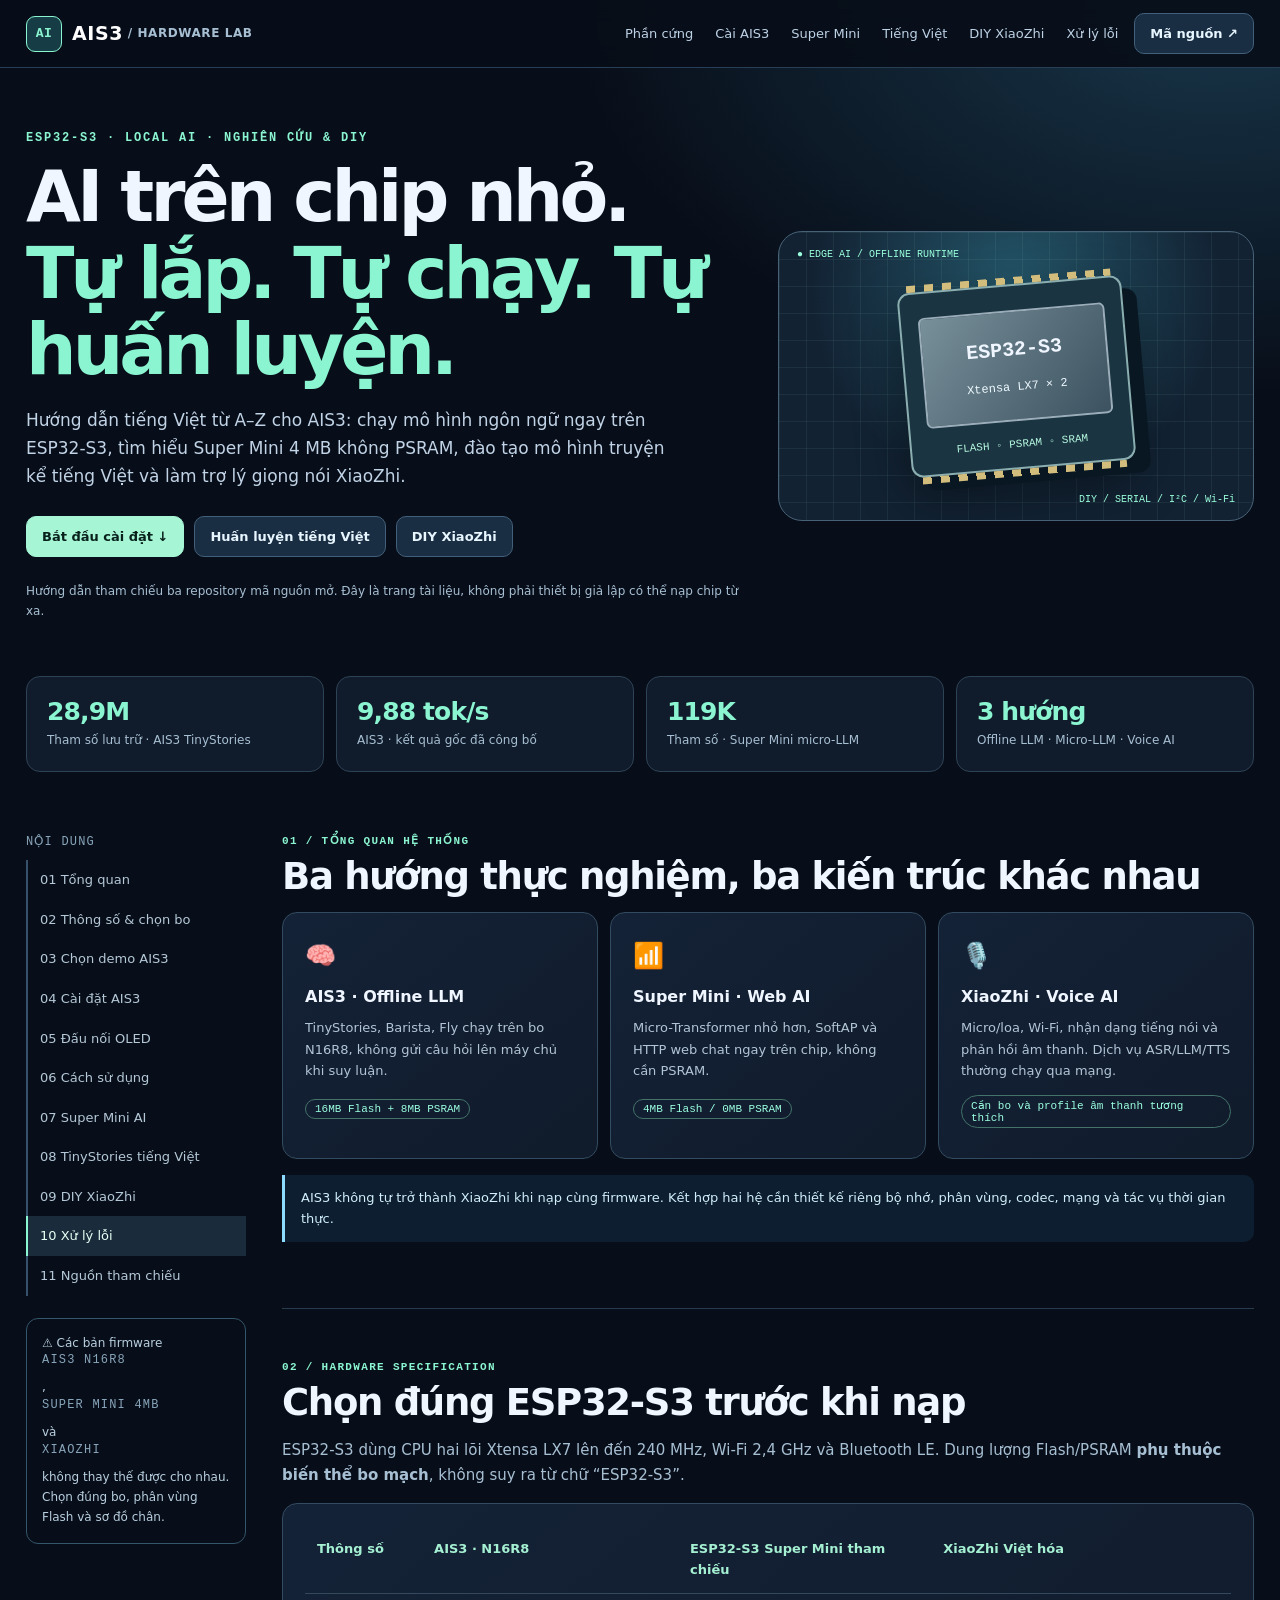
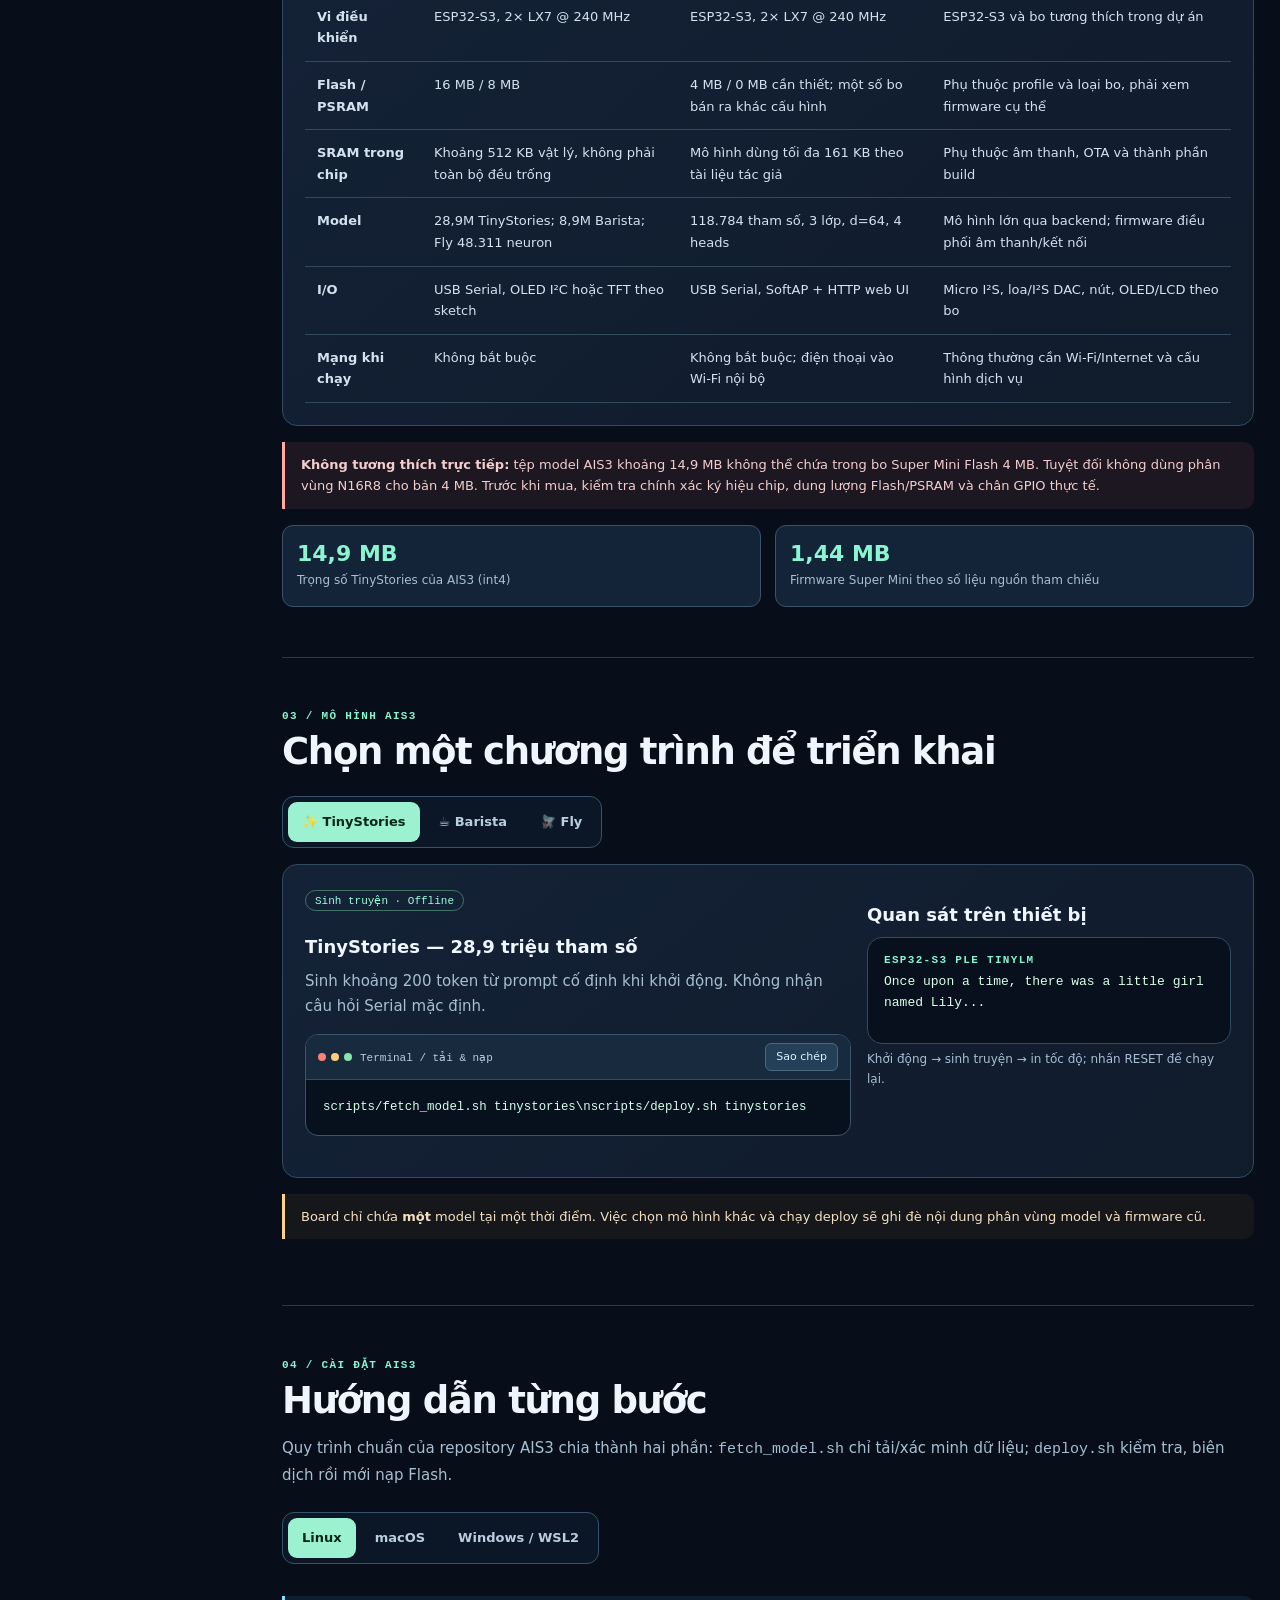
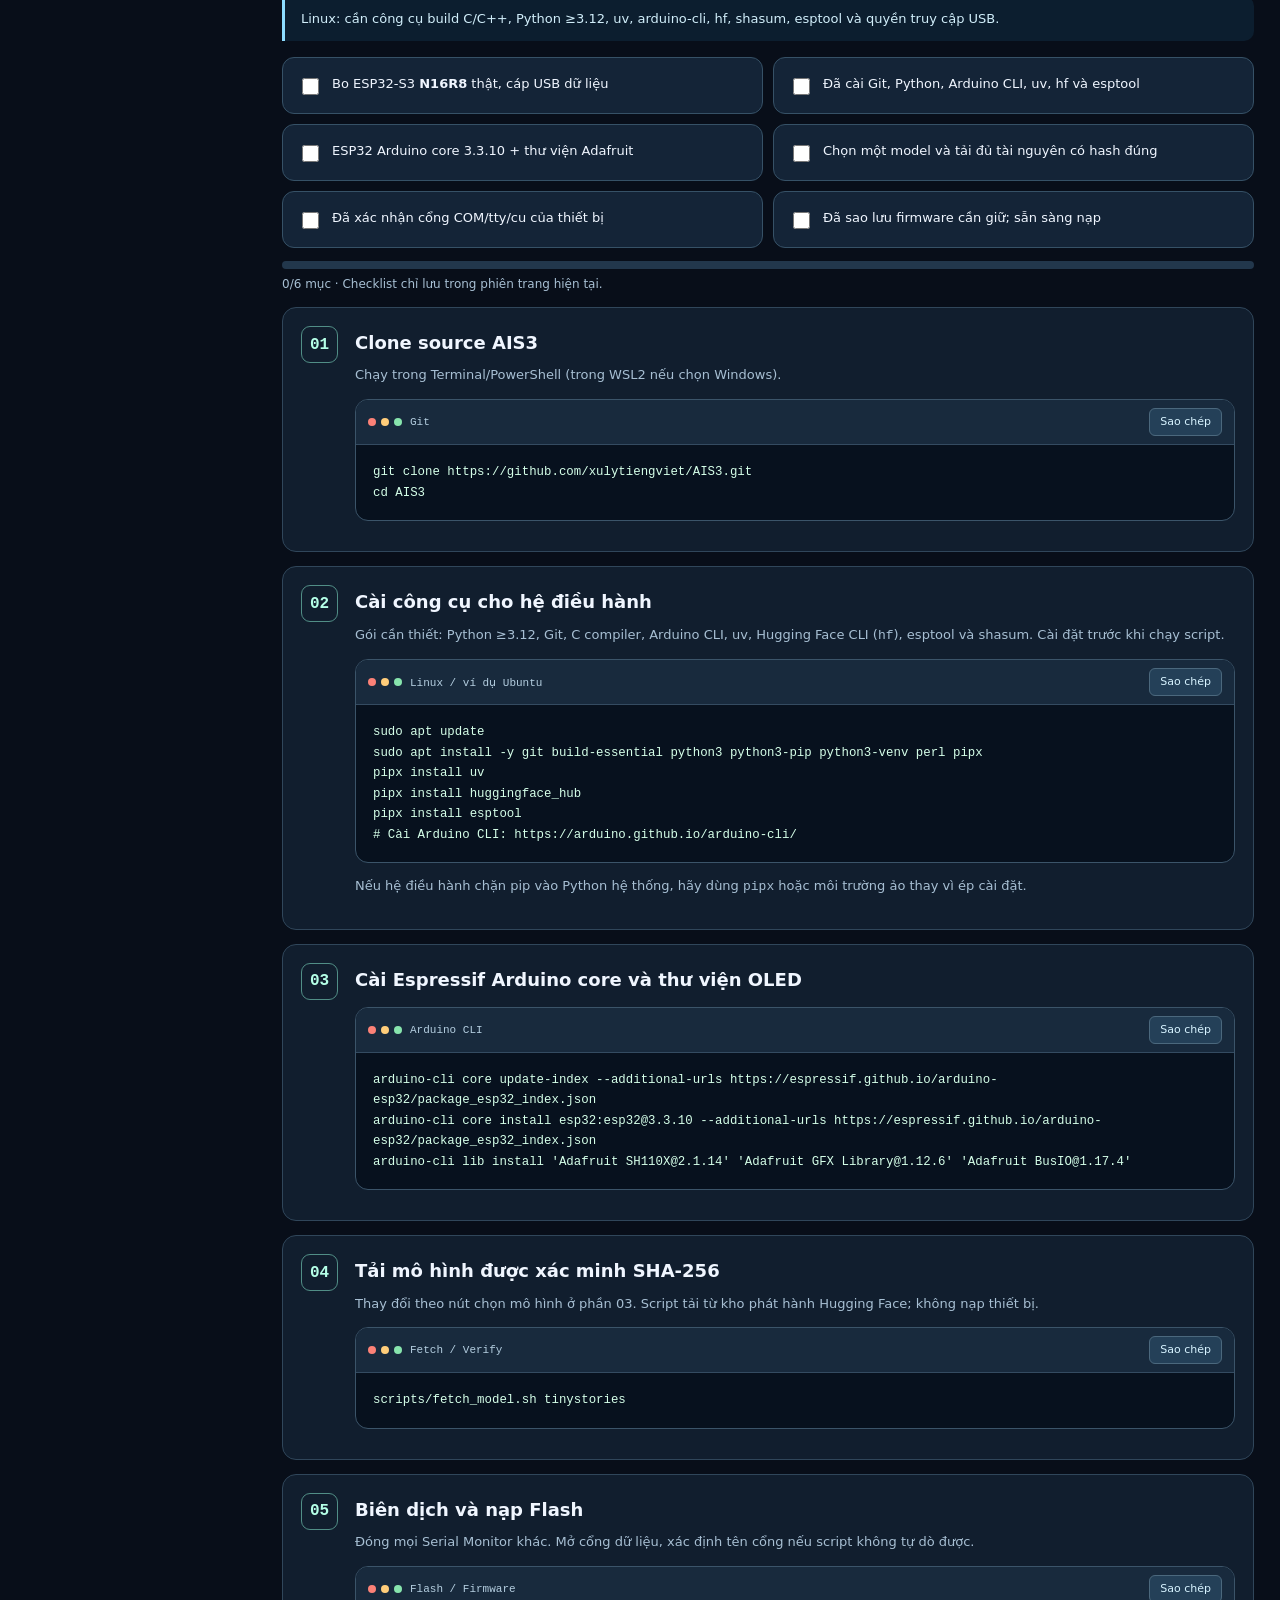
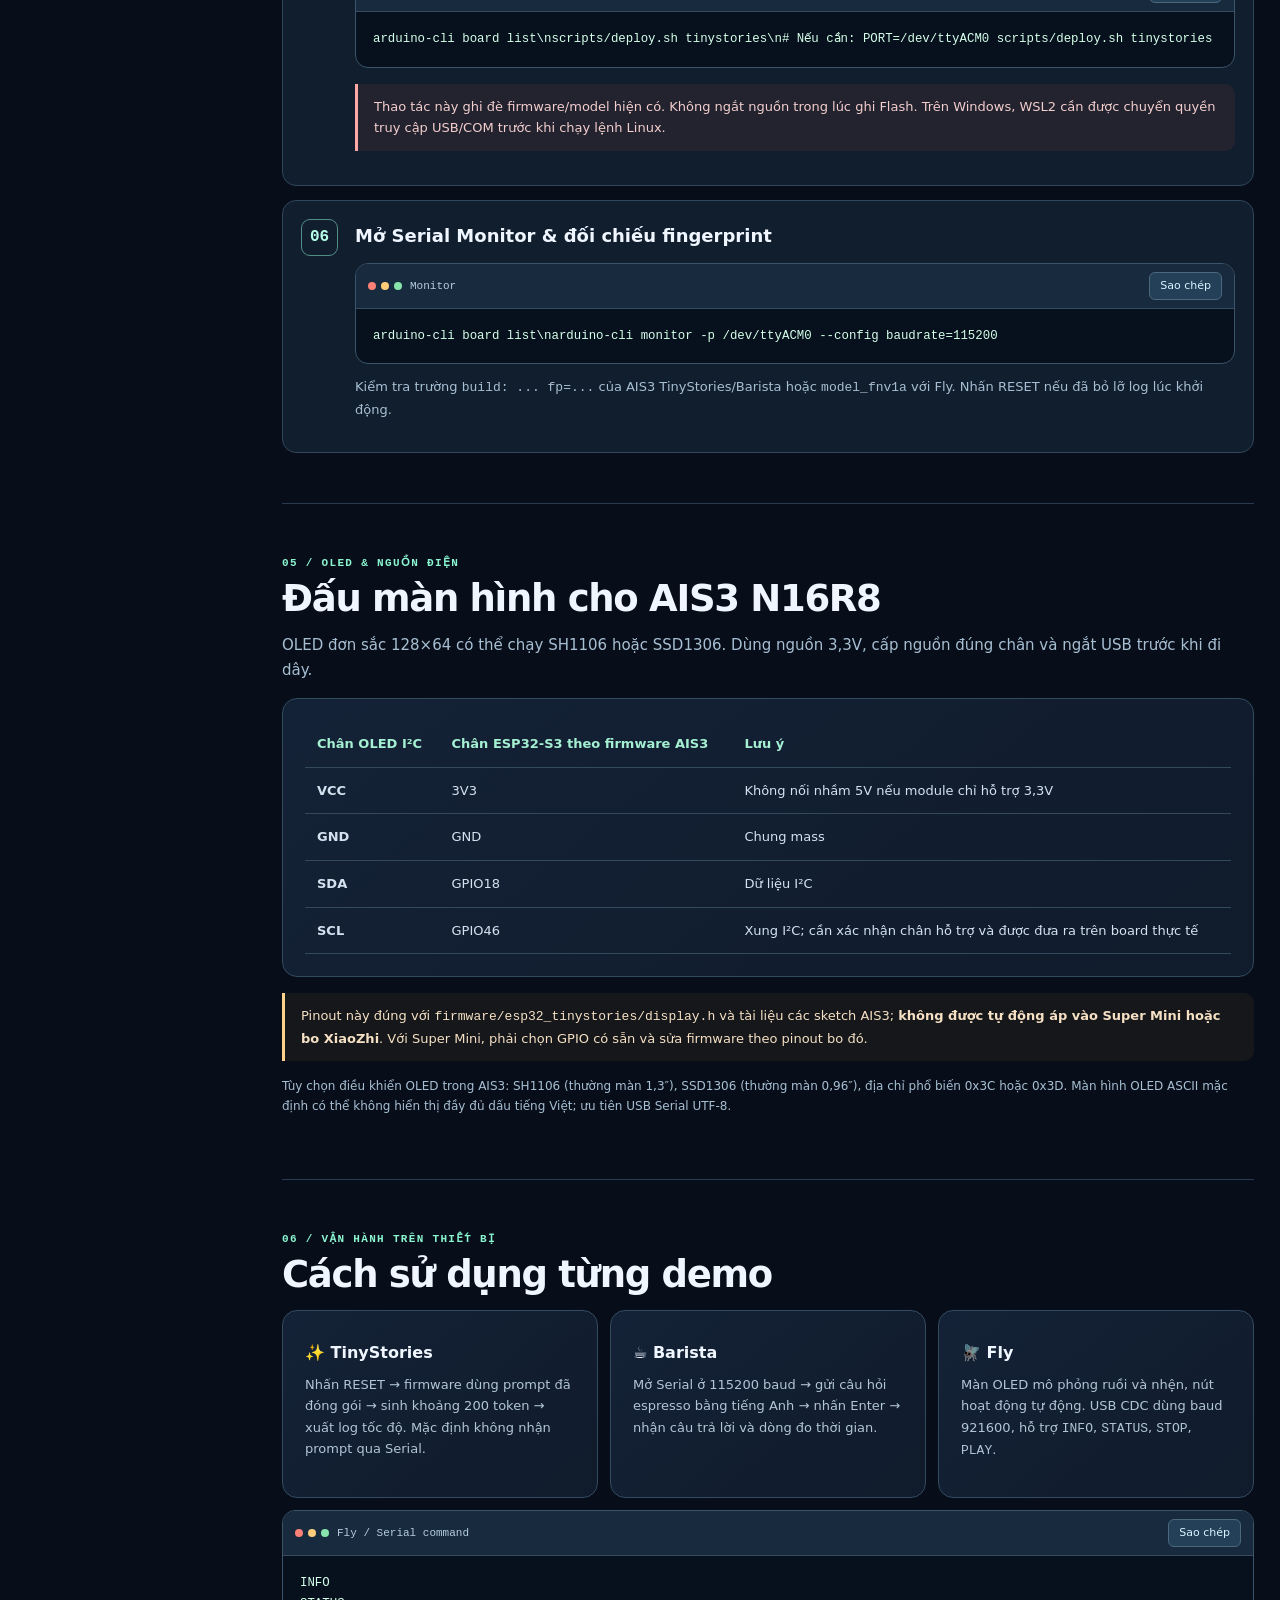
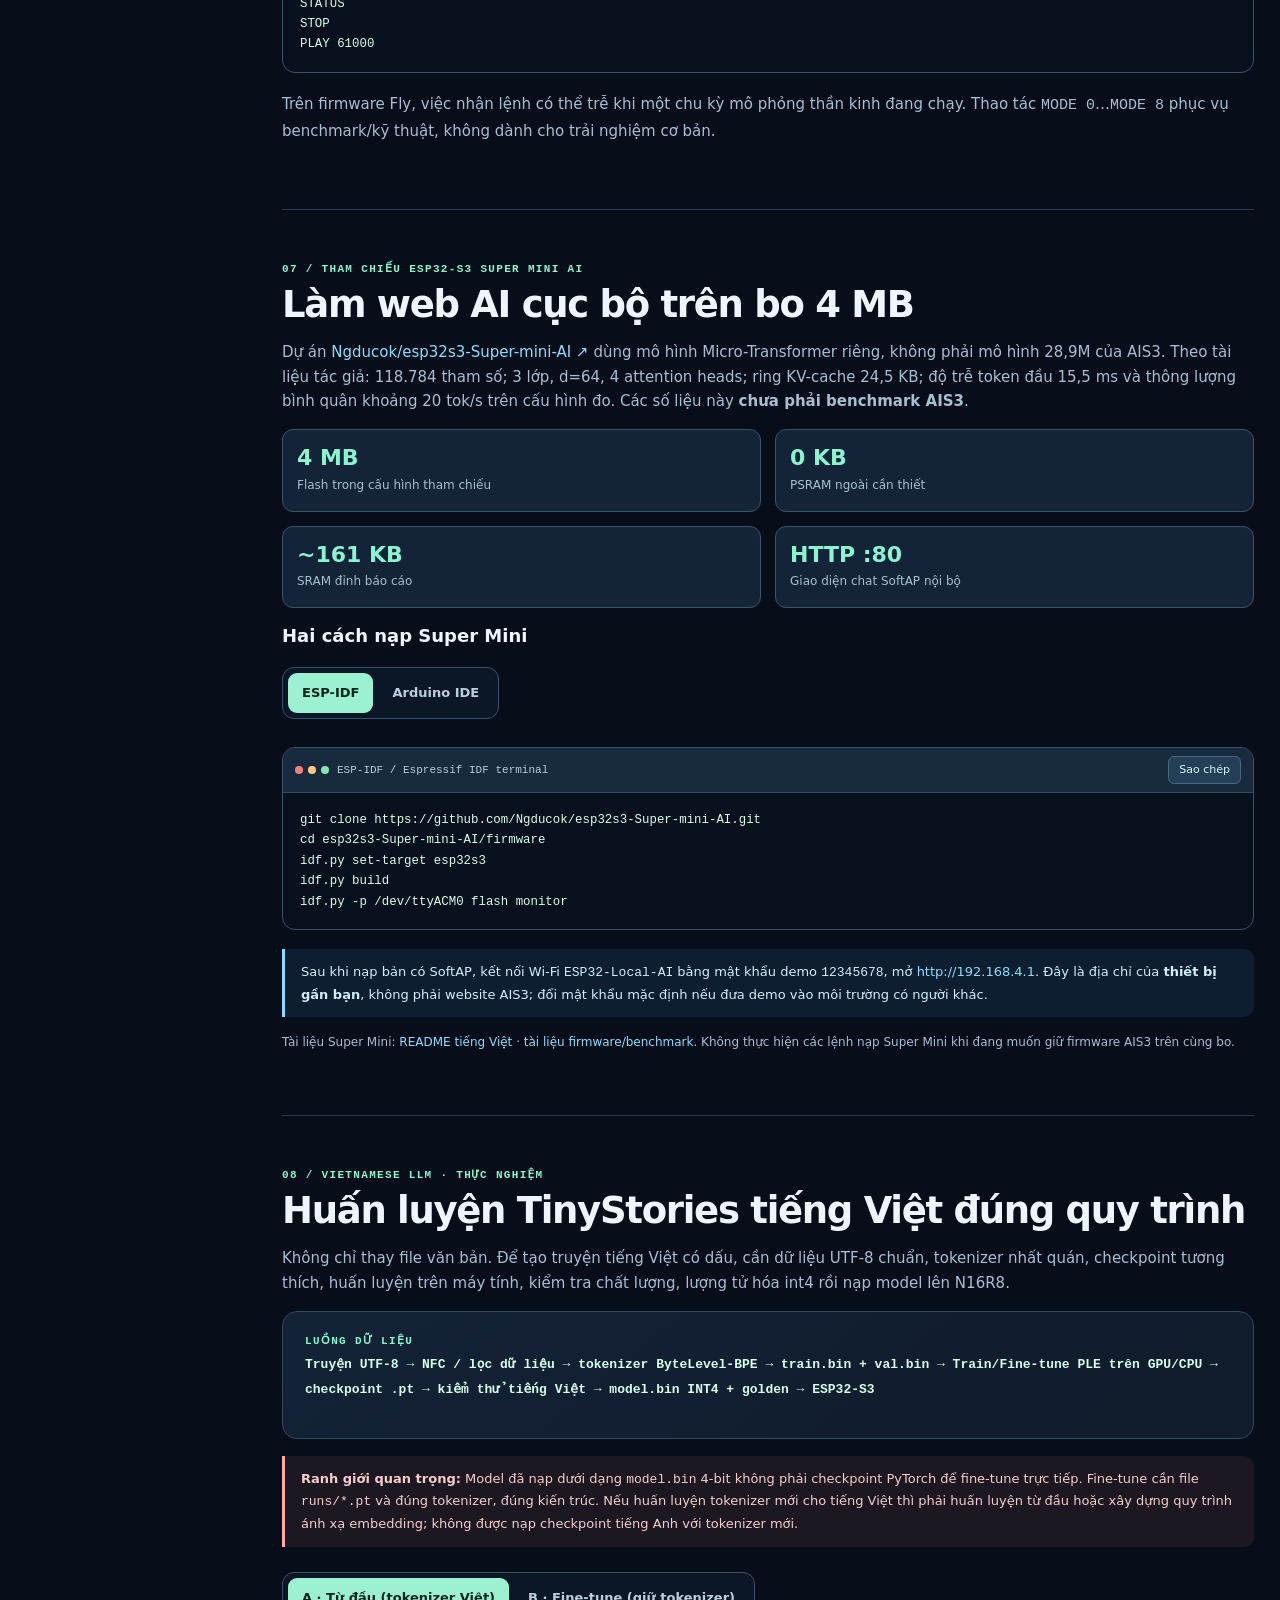
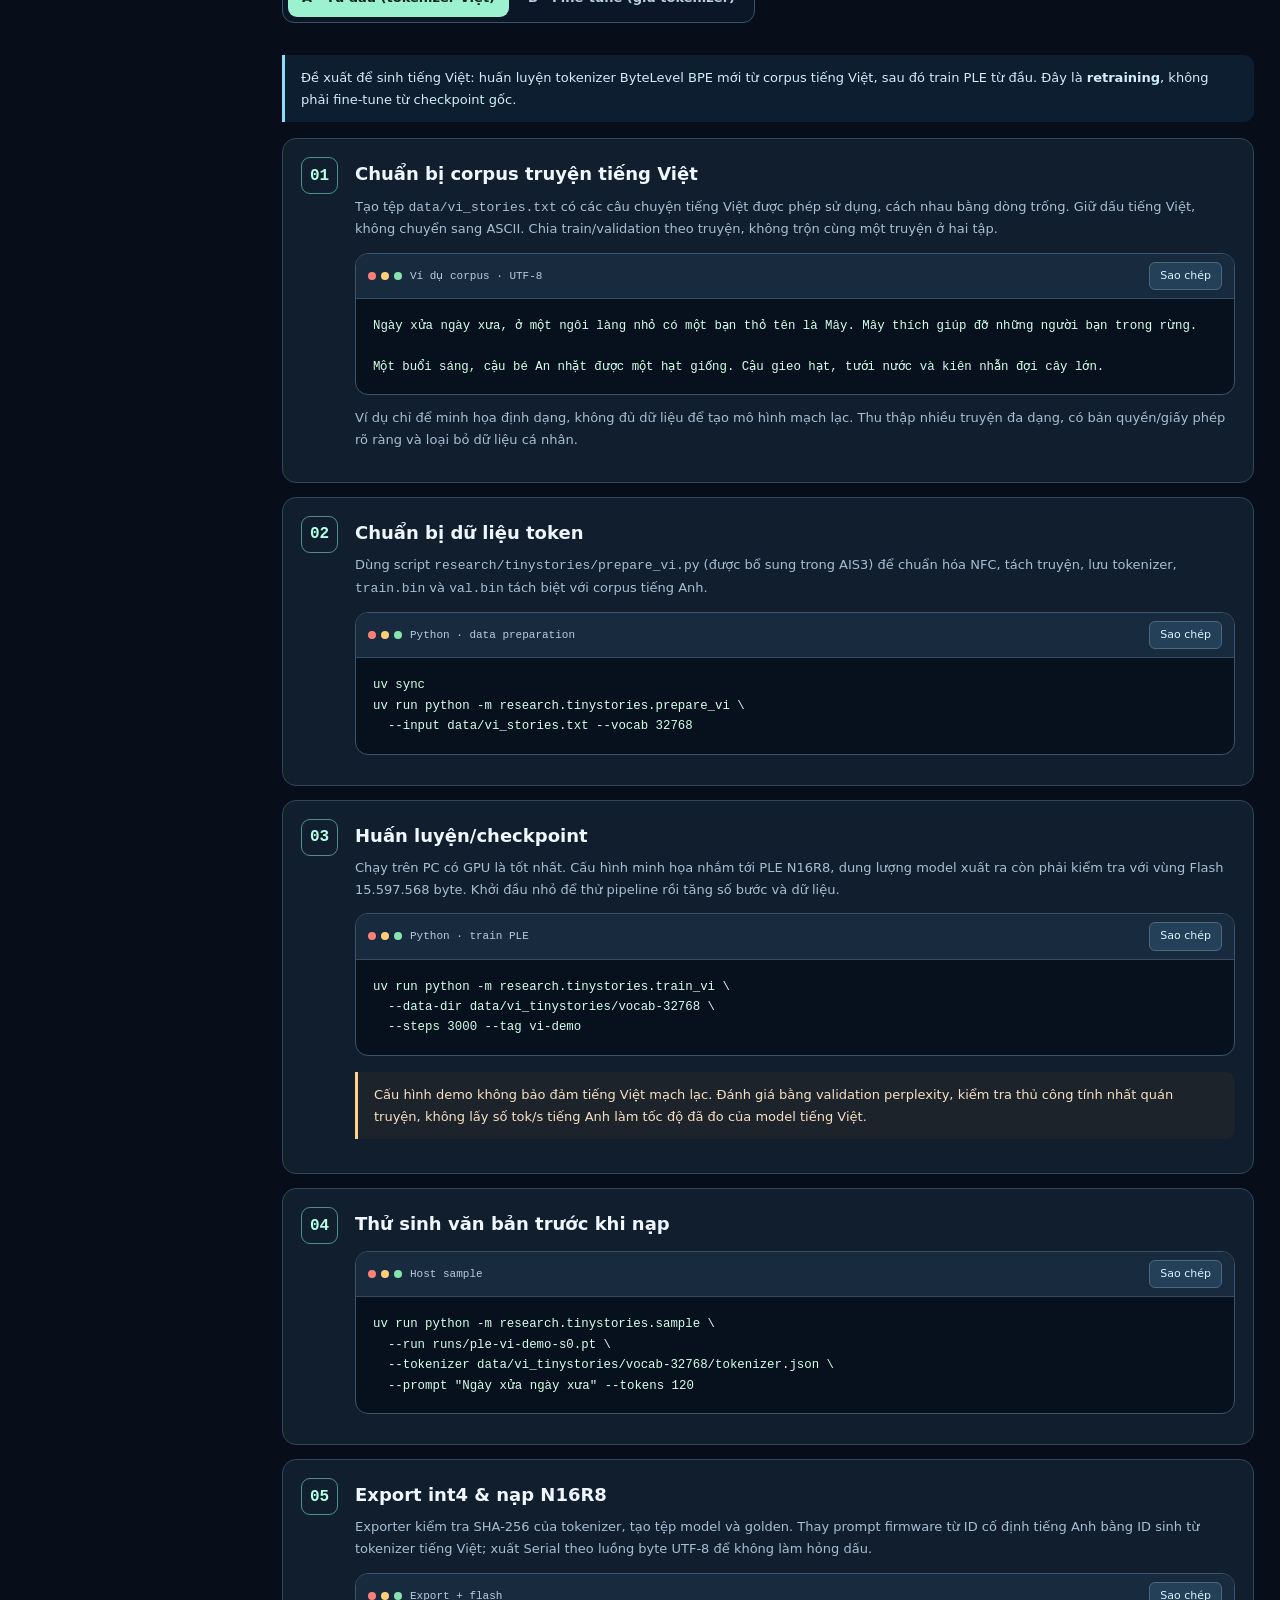
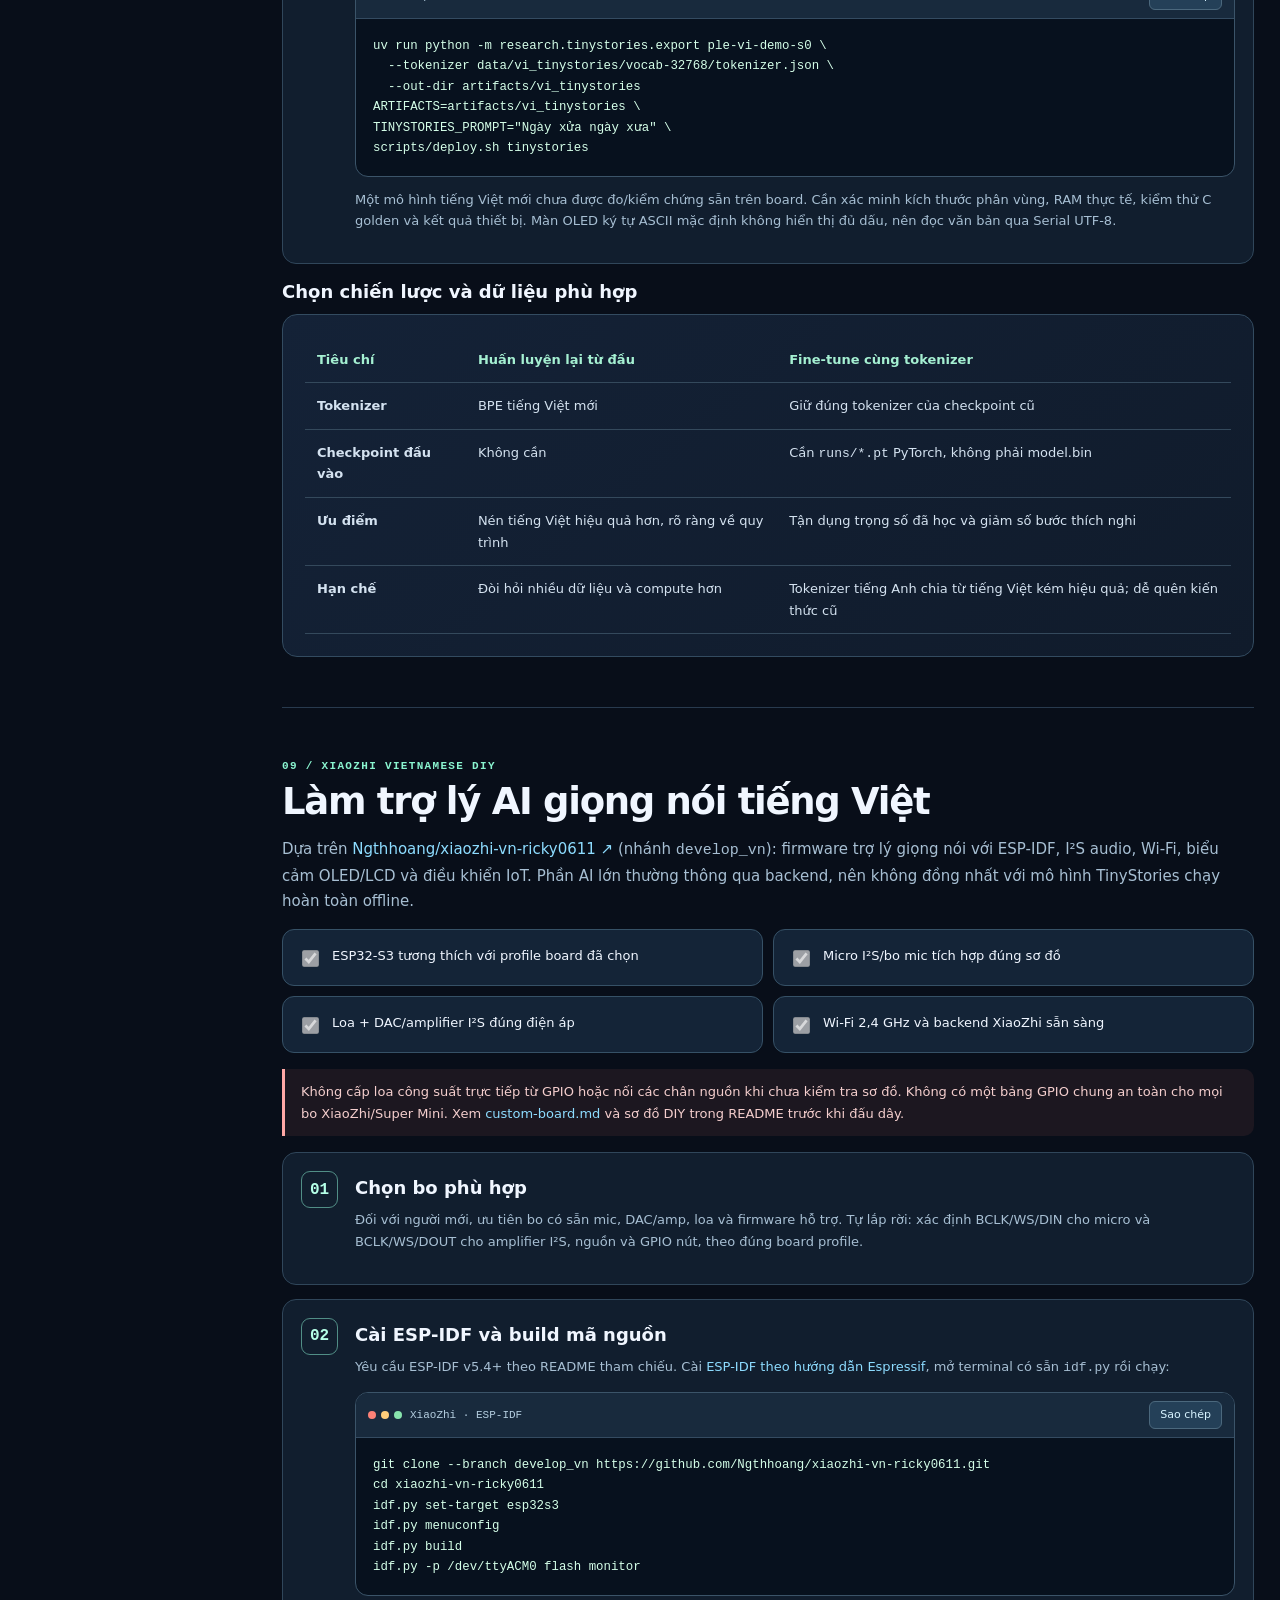
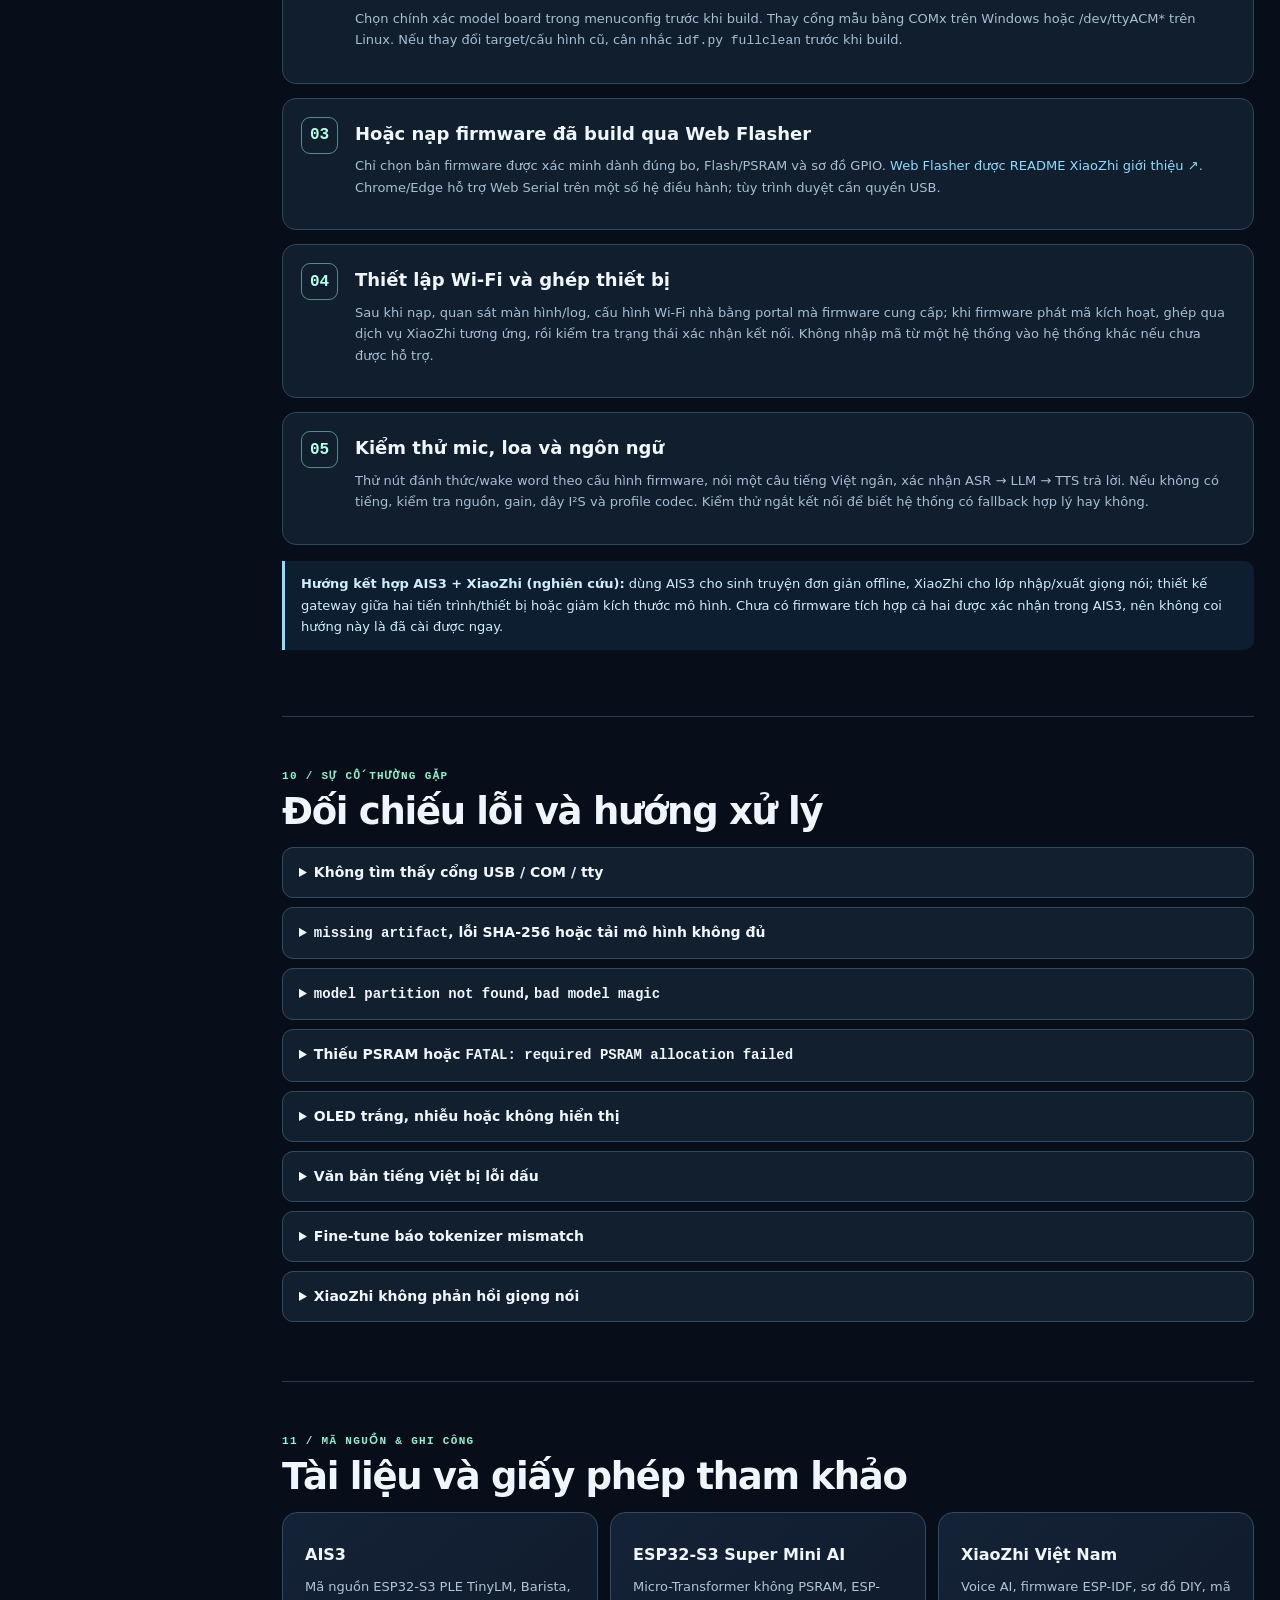
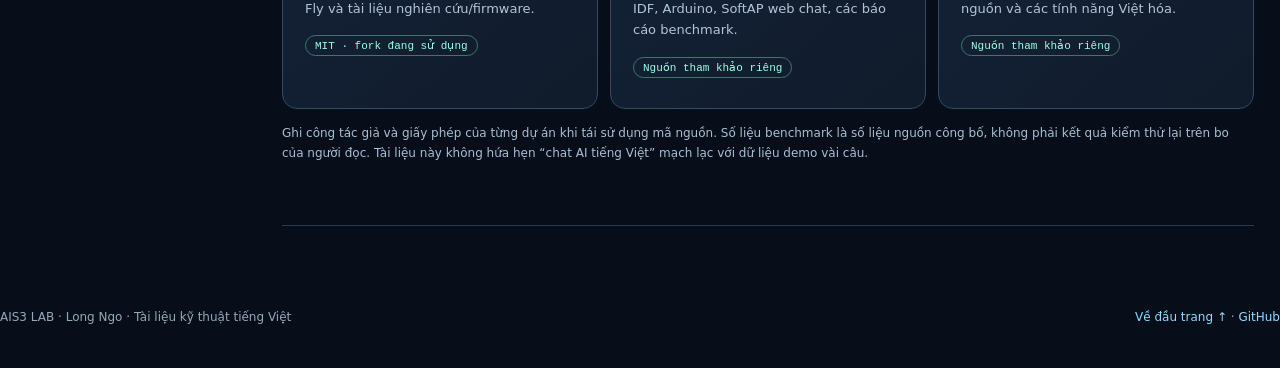
==== docs/index.html @ 6346e179 "docs: add Vietnamese AIS3 hardware, local AI, training and XiaoZhi DIY guide" ====
<!doctype html>
<html lang="vi"><head>
<meta charset="utf-8"><meta name="viewport" content="width=device-width,initial-scale=1">
<meta name="description" content="AIS3 Lab: hướng dẫn kỹ thuật ESP32-S3, cài đặt TinyStories/Barista/Fly, mô hình Super Mini, huấn luyện TinyStories tiếng Việt và DIY XiaoZhi.">
<title>AIS3 Lab | Hướng dẫn ESP32-S3 AI · TinyStories Việt · XiaoZhi</title>
<style>
:root{--bg:#080e19;--surface:#111d2e;--panel:#152236;--edge:#30445b;--ink:#f0f6ff;--mute:#a7bfd3;--green:#8af5d0;--sky:#8ddcff;--amber:#ffd28b;--red:#ffa8a6}*{box-sizing:border-box}html{scroll-behavior:smooth;scroll-padding-top:80px}body{margin:0;font:15px/1.66 system-ui,-apple-system,"Segoe UI",sans-serif;color:var(--ink);background:radial-gradient(ellipse 72vw 44vw at 95% 0,#18364a,transparent 70%),var(--bg)}a{color:var(--sky);text-decoration:none}a:hover{text-decoration:underline}button,select{font:inherit}button{cursor:pointer}button:focus-visible,a:focus-visible,select:focus-visible{outline:2px solid var(--green);outline-offset:3px}.wrap{max-width:1320px;padding:0 26px;margin:auto}.head{position:sticky;top:0;z-index:10;background:#080e19ef;backdrop-filter:blur(12px);border-bottom:1px solid #283e54}.head .wrap{display:flex;align-items:center;gap:16px;min-height:67px}.brand{display:flex;align-items:center;color:#fff!important;font-weight:850;font-size:19px;letter-spacing:.03em}.logo{display:grid;place-items:center;width:36px;height:36px;margin-right:10px;border:1px solid var(--green);border-radius:9px;background:#163d45;color:var(--green);font:800 13px monospace}.head nav{display:flex;gap:22px;margin-left:auto}.head nav a{color:#bed2e6;font-size:13px}.btn{border:1px solid #426079;background:#192d43;border-radius:10px;padding:9px 15px;color:#e8f6ff!important;display:inline-flex;align-items:center;gap:8px;font-weight:700;font-size:13px;text-decoration:none!important}.btn.primary{border-color:#a6f6d6;background:#a6f6d6;color:#09211c!important}.btn:hover{filter:brightness(1.12)}.hero{padding:62px 0 40px;display:grid;grid-template-columns:1.2fr .8fr;gap:38px;align-items:center}.eyebrow{font:bold 12px monospace;letter-spacing:.15em;color:var(--green);text-transform:uppercase}.hero h1{font-size:clamp(41px,5.6vw,71px);line-height:1.08;letter-spacing:-.055em;max-width:780px;margin:14px 0 17px}.hero h1 em{font-style:normal;color:var(--green)}.lead{color:#c1d3e6;font-size:17px;max-width:660px}.actions{display:flex;flex-wrap:wrap;gap:10px;margin:25px 0}.board{border:1px solid #476276;background:radial-gradient(circle at 50% 20%,#24576a,#122233 62%);border-radius:24px;min-height:290px;position:relative;display:grid;place-items:center;overflow:hidden}.board:before{content:"";position:absolute;inset:0;background-image:linear-gradient(#b8ffee10 1px,transparent 1px),linear-gradient(90deg,#b8ffee10 1px,transparent 1px);background-size:27px 27px}.board .pcb{position:relative;background:#1a3441;padding:24px 17px 17px;border:2px solid #8baeb0;border-radius:12px;box-shadow:14px 14px 0 #091722,0 20px 50px #0007;transform:rotate(-5deg);width:225px;text-align:center}.pcb:before,.pcb:after{content:"";position:absolute;left:8px;right:8px;height:7px;background:repeating-linear-gradient(90deg,#d3bd7c 0 9px,transparent 9px 18px)}.pcb:before{top:-9px}.pcb:after{bottom:-9px}.chip{border:2px solid #9aadb9;border-radius:6px;background:linear-gradient(130deg,#78909a,#3c5260);font:800 20px/1.3 monospace;padding:25px 5px}.pcb small{display:block;font:11px monospace;color:#b7fae1;margin-top:17px}.board .corner{position:absolute;font:10px monospace;color:#9affdb;z-index:1}.board .tl{left:18px;top:17px}.board .br{right:18px;bottom:15px}.stats{display:grid;grid-template-columns:repeat(4,1fr);gap:12px;margin:14px 0 62px}.stat{background:#101c2b;border:1px solid #2e4255;border-radius:14px;padding:19px 20px}.stat strong{font-size:25px;letter-spacing:-.035em;color:var(--green);display:block;line-height:1.25}.stat span{font-size:12px;color:var(--mute)}.layout{display:grid;grid-template-columns:220px minmax(0,1fr);gap:36px}.sidebar{position:sticky;top:92px;align-self:start}.sidebar b{font:12px monospace;color:#88a5ba;letter-spacing:.1em;text-transform:uppercase;display:block;margin-bottom:11px}.sidebar a{display:block;padding:9px 12px;border-left:2px solid #37516b;color:#b4c8d7;font-size:13px}.sidebar a:hover,.sidebar a.active{border-left-color:var(--green);background:#1a2b3c;color:#e4fff3;text-decoration:none}.sidebar .aside{border:1px solid #34566a;padding:15px;border-radius:12px;margin-top:22px;color:#b8cfdf;font-size:12px}.block{padding:0 0 50px;margin-bottom:52px;border-bottom:1px solid #283a4e;scroll-margin-top:89px}.kicker{font:800 11px monospace;letter-spacing:.12em;color:var(--green);text-transform:uppercase}.block h2{font-size:clamp(27px,3.1vw,37px);line-height:1.16;letter-spacing:-.035em;margin:9px 0 13px}.block>p{color:var(--mute)}h3{font-size:18px;margin:13px 0 7px}h4{margin:18px 0 8px}p{margin:.5em 0 1em}.muted{color:var(--mute)}.small{font-size:12px}.cards{display:grid;grid-template-columns:repeat(3,1fr);gap:12px}.card,.panel{border:1px solid #334b60;background:linear-gradient(140deg,#142237,#101b2b);border-radius:15px;padding:22px}.card .emoji{font-size:25px}.card h3{font-size:16px;margin:7px 0}.card p{font-size:13px;color:#b2c5d6}.mini{display:inline-block;padding:3px 9px;border:1px solid #437369;color:#9bffe0;border-radius:40px;font:11px monospace;margin-bottom:8px}.notice{border-left:3px solid var(--amber);background:#3f342042;color:#f5e0c3;padding:12px 16px;border-radius:0 10px 10px 0;margin:16px 0;font-size:13px}.notice.good{border-color:var(--green);background:#1a4d3c48;color:#c9ffeb}.notice.blue{border-color:var(--sky);background:#16415a55;color:#d1eefa}.notice.red{border-color:var(--red);background:#502e3348;color:#f4cecd}.table-scroll{overflow-x:auto}table{border-collapse:collapse;width:100%;font-size:13px;min-width:600px}th,td{text-align:left;padding:12px;border-bottom:1px solid #34495c;vertical-align:top}th{color:#a5f0d2;font-weight:750}td{color:#d4e2f0}td:first-child{font-weight:700}.tabs{display:inline-flex;flex-wrap:wrap;gap:5px;background:#0b1726;border:1px solid #36536b;padding:5px;border-radius:12px;margin:9px 0 16px}.tab{border:0;background:transparent;padding:9px 14px;border-radius:9px;color:#b9cfe0;font-weight:750;font-size:13px}.tab[aria-selected=true]{color:#09261d;background:#9cf1d1}.twocol{display:grid;grid-template-columns:1.2fr .8fr;gap:16px}.terminal{background:#07111e;border:1px solid #3b5469;border-radius:13px;overflow:hidden;margin:12px 0 19px}.terminal .bar{background:#182a3d;border-bottom:1px solid #344b61;display:flex;align-items:center;padding:8px 12px;gap:8px}.dots{display:inline-flex;gap:5px}.dots i{display:block;width:8px;height:8px;border-radius:50%;background:#fb8177}.dots i:nth-child(2){background:#ffcd7a}.dots i:nth-child(3){background:#87e4ad}.bar span{font:11px monospace;color:#b4cee0}.bar button{margin-left:auto;padding:4px 10px;border:1px solid #4b687d;border-radius:6px;color:#d7f3ff;background:#244058;font-size:11px}.terminal pre{margin:0;padding:17px;overflow-x:auto;white-space:pre-wrap;overflow-wrap:anywhere;color:#d5ffe9;font:12.4px/1.65 ui-monospace,Consolas,monospace;max-height:520px;overflow-y:auto}.steps{display:grid;gap:14px}.step{display:grid;grid-template-columns:41px 1fr;gap:13px;background:#111e2e;border:1px solid #30465a;border-radius:14px;padding:18px}.step .num{height:37px;width:37px;display:grid;place-items:center;border:1px solid #518e86;border-radius:9px;color:#b5ffe7;font:bold 16px monospace}.step h3{margin:2px 0 6px}.step p{font-size:13px;color:var(--mute)}.step .terminal{margin:12px 0}.checkgrid{display:grid;grid-template-columns:1fr 1fr;gap:10px}.checkgrid label{padding:15px;border:1px solid #365166;border-radius:12px;background:#142437;display:flex;align-items:start;gap:10px;cursor:pointer;font-size:13px}.checkgrid input{margin-top:5px;accent-color:#8ef5ce;min-width:17px;min-height:17px}.progress{height:8px;background:#22374c;border-radius:60px;overflow:hidden;margin:13px 0 4px}.progress i{display:block;background:linear-gradient(90deg,#6dded6,#b0f4b9);height:100%;width:0;transition:width .2s}.info-grid{display:grid;grid-template-columns:repeat(2,1fr);gap:14px}.metric{border:1px solid #3a5369;padding:14px;border-radius:11px;background:#142438}.metric strong{display:block;color:var(--green);font-size:22px;line-height:1.25}.metric span{font-size:12px;color:#a4c0d1}details{border:1px solid #344a61;border-radius:11px;margin:9px 0;background:#121f2f}details summary{padding:13px 16px;cursor:pointer;font-weight:750;font-size:14px}details p{padding:0 16px 12px;color:#b9cddd;font-size:13px}.footer{padding:30px 0 60px;color:#93a9ba;font-size:12px;display:flex;justify-content:space-between;gap:12px;flex-wrap:wrap}@media(max-width:1030px){.head nav{gap:12px}.wrap{padding:0 17px}.layout{grid-template-columns:170px minmax(0,1fr);gap:18px}}@media(max-width:800px){.sidebar,.head nav{display:none}.hero{grid-template-columns:1fr;gap:12px;padding:35px 0}.board{min-height:220px}.layout{display:block}.stats,.cards{grid-template-columns:repeat(2,1fr)}.twocol{grid-template-columns:1fr}}@media(max-width:540px){.hero h1{font-size:41px}.stats,.cards,.checkgrid,.info-grid{grid-template-columns:1fr}.stat{padding:14px}.panel,.card{padding:17px}.step{padding:12px;grid-template-columns:34px 1fr;gap:9px}.step .num{width:31px;height:31px}.terminal pre{font-size:11px;padding:11px}.tab{padding:8px 10px}.board{min-height:190px}.pcb{transform:rotate(-4deg) scale(.8)}}@media(prefers-reduced-motion:reduce){html{scroll-behavior:auto}.progress i{transition:none}}
</style></head>
<body>
<header class="head"><div class="wrap"><a class="brand" href="#top"><span class="logo">AI</span> AIS3 <span class="muted small">&nbsp;/ HARDWARE LAB</span></a><nav aria-label="Điều hướng"><a href="#hardware">Phần cứng</a><a href="#install">Cài AIS3</a><a href="#supermini">Super Mini</a><a href="#vietnamese">Tiếng Việt</a><a href="#xiaozhi">DIY XiaoZhi</a><a href="#troubleshoot">Xử lý lỗi</a></nav><a class="btn" href="https://github.com/xulytiengviet/AIS3" target="_blank" rel="noopener">Mã nguồn ↗</a></div></header>
<main class="wrap">
<section class="hero" id="top"><div><div class="eyebrow">ESP32-S3 · Local AI · Nghiên cứu & DIY</div><h1>AI trên chip nhỏ.<br><em>Tự lắp. Tự chạy. Tự huấn luyện.</em></h1><p class="lead">Hướng dẫn tiếng Việt từ A–Z cho AIS3: chạy mô hình ngôn ngữ ngay trên ESP32-S3, tìm hiểu Super Mini 4 MB không PSRAM, đào tạo mô hình truyện kể tiếng Việt và làm trợ lý giọng nói XiaoZhi.</p><div class="actions"><a class="btn primary" href="#install">Bắt đầu cài đặt ↓</a><a class="btn" href="#vietnamese">Huấn luyện tiếng Việt</a><a class="btn" href="#xiaozhi">DIY XiaoZhi</a></div><div class="small muted">Hướng dẫn tham chiếu ba repository mã nguồn mở. Đây là trang tài liệu, không phải thiết bị giả lập có thể nạp chip từ xa.</div></div><div class="board" aria-label="Minh họa vi điều khiển ESP32-S3"><span class="corner tl">● EDGE AI / OFFLINE RUNTIME</span><div class="pcb"><div class="chip">ESP32-S3<br><small style="color:#eef9ff;font-size:12px">Xtensa LX7 × 2</small></div><small>FLASH ◦ PSRAM ◦ SRAM</small></div><span class="corner br">DIY / SERIAL / I²C / Wi-Fi</span></div></section>
<div class="stats"><div class="stat"><strong>28,9M</strong><span>Tham số lưu trữ · AIS3 TinyStories</span></div><div class="stat"><strong>9,88 tok/s</strong><span>AIS3 · kết quả gốc đã công bố</span></div><div class="stat"><strong>119K</strong><span>Tham số · Super Mini micro-LLM</span></div><div class="stat"><strong>3 hướng</strong><span>Offline LLM · Micro-LLM · Voice AI</span></div></div>
<div class="layout"><aside class="sidebar"><b>Nội dung</b><a href="#overview">01 Tổng quan</a><a href="#hardware">02 Thông số & chọn bo</a><a href="#models">03 Chọn demo AIS3</a><a href="#install">04 Cài đặt AIS3</a><a href="#wiring">05 Đấu nối OLED</a><a href="#usage">06 Cách sử dụng</a><a href="#supermini">07 Super Mini AI</a><a href="#vietnamese">08 TinyStories tiếng Việt</a><a href="#xiaozhi">09 DIY XiaoZhi</a><a href="#troubleshoot">10 Xử lý lỗi</a><a href="#references">11 Nguồn tham chiếu</a><div class="aside">⚠️ Các bản firmware <b>AIS3 N16R8</b>, <b>Super Mini 4MB</b> và <b>XiaoZhi</b> không thay thế được cho nhau. Chọn đúng bo, phân vùng Flash và sơ đồ chân.</div></aside>
<div>
<section class="block" id="overview"><div class="kicker">01 / Tổng quan hệ thống</div><h2>Ba hướng thực nghiệm, ba kiến trúc khác nhau</h2><div class="cards"><article class="card"><div class="emoji">🧠</div><h3>AIS3 · Offline LLM</h3><p>TinyStories, Barista, Fly chạy trên bo N16R8, không gửi câu hỏi lên máy chủ khi suy luận.</p><span class="mini">16MB Flash + 8MB PSRAM</span></article><article class="card"><div class="emoji">📶</div><h3>Super Mini · Web AI</h3><p>Micro-Transformer nhỏ hơn, SoftAP và HTTP web chat ngay trên chip, không cần PSRAM.</p><span class="mini">4MB Flash / 0MB PSRAM</span></article><article class="card"><div class="emoji">🎙️</div><h3>XiaoZhi · Voice AI</h3><p>Micro/loa, Wi‑Fi, nhận dạng tiếng nói và phản hồi âm thanh. Dịch vụ ASR/LLM/TTS thường chạy qua mạng.</p><span class="mini">Cần bo và profile âm thanh tương thích</span></article></div><div class="notice blue">AIS3 không tự trở thành XiaoZhi khi nạp cùng firmware. Kết hợp hai hệ cần thiết kế riêng bộ nhớ, phân vùng, codec, mạng và tác vụ thời gian thực.</div></section>
<section class="block" id="hardware"><div class="kicker">02 / Hardware specification</div><h2>Chọn đúng ESP32-S3 trước khi nạp</h2><p>ESP32-S3 dùng CPU hai lõi Xtensa LX7 lên đến 240 MHz, Wi‑Fi 2,4 GHz và Bluetooth LE. Dung lượng Flash/PSRAM <b>phụ thuộc biến thể bo mạch</b>, không suy ra từ chữ “ESP32-S3”.</p><div class="panel table-scroll"><table><thead><tr><th>Thông số</th><th>AIS3 · N16R8</th><th>ESP32-S3 Super Mini tham chiếu</th><th>XiaoZhi Việt hóa</th></tr></thead><tbody><tr><td>Vi điều khiển</td><td>ESP32-S3, 2× LX7 @ 240 MHz</td><td>ESP32-S3, 2× LX7 @ 240 MHz</td><td>ESP32-S3 và bo tương thích trong dự án</td></tr><tr><td>Flash / PSRAM</td><td>16 MB / 8 MB</td><td>4 MB / 0 MB cần thiết; một số bo bán ra khác cấu hình</td><td>Phụ thuộc profile và loại bo, phải xem firmware cụ thể</td></tr><tr><td>SRAM trong chip</td><td>Khoảng 512 KB vật lý, không phải toàn bộ đều trống</td><td>Mô hình dùng tối đa 161 KB theo tài liệu tác giả</td><td>Phụ thuộc âm thanh, OTA và thành phần build</td></tr><tr><td>Model</td><td>28,9M TinyStories; 8,9M Barista; Fly 48.311 neuron</td><td>118.784 tham số, 3 lớp, d=64, 4 heads</td><td>Mô hình lớn qua backend; firmware điều phối âm thanh/kết nối</td></tr><tr><td>I/O</td><td>USB Serial, OLED I²C hoặc TFT theo sketch</td><td>USB Serial, SoftAP + HTTP web UI</td><td>Micro I²S, loa/I²S DAC, nút, OLED/LCD theo bo</td></tr><tr><td>Mạng khi chạy</td><td>Không bắt buộc</td><td>Không bắt buộc; điện thoại vào Wi‑Fi nội bộ</td><td>Thông thường cần Wi‑Fi/Internet và cấu hình dịch vụ</td></tr></tbody></table></div><div class="notice red"><b>Không tương thích trực tiếp:</b> tệp model AIS3 khoảng 14,9 MB không thể chứa trong bo Super Mini Flash 4 MB. Tuyệt đối không dùng phân vùng N16R8 cho bản 4 MB. Trước khi mua, kiểm tra chính xác ký hiệu chip, dung lượng Flash/PSRAM và chân GPIO thực tế.</div><div class="info-grid"><div class="metric"><strong>14,9 MB</strong><span>Trọng số TinyStories của AIS3 (int4)</span></div><div class="metric"><strong>1,44 MB</strong><span>Firmware Super Mini theo số liệu nguồn tham chiếu</span></div></div></section>
<section class="block" id="models"><div class="kicker">03 / Mô hình AIS3</div><h2>Chọn một chương trình để triển khai</h2><div class="tabs" role="tablist" aria-label="Mô hình AIS3"><button class="tab" data-model="tinystories" role="tab" aria-selected="true">✨ TinyStories</button><button class="tab" data-model="barista" role="tab" aria-selected="false">☕ Barista</button><button class="tab" data-model="fly" role="tab" aria-selected="false">🪰 Fly</button></div><div class="panel twocol"><div><span class="mini" id="model-pill">Sinh truyện · Offline</span><h3 id="model-name">TinyStories — 28,9 triệu tham số</h3><p id="model-text" class="muted">Sinh khoảng 200 token từ lời mở đầu cố định khi khởi động. Đây không phải chatbot hỏi đáp.</p><div class="terminal"><div class="bar"><div class="dots"><i></i><i></i><i></i></div><span>Terminal / tải & nạp</span><button type="button" data-copy="model-cmd">Sao chép</button></div><pre id="model-cmd">scripts/fetch_model.sh tinystories
scripts/deploy.sh tinystories</pre></div></div><div><h3>Quan sát trên thiết bị</h3><div class="panel" style="padding:16px;background:#07101c"><div class="kicker" id="screen-heading">ESP32-S3 PLE TinyLM</div><p id="screen-content" style="font:13px/1.6 monospace;color:#dbffe9">Once upon a time, there was a little girl named Lily...</p></div><p id="model-tip" class="small muted">Khởi động → sinh truyện → in tốc độ; nhấn RESET để chạy lại.</p></div></div><div class="notice">Board chỉ chứa <b>một</b> model tại một thời điểm. Việc chọn mô hình khác và chạy deploy sẽ ghi đè nội dung phân vùng model và firmware cũ.</div></section>
<section class="block" id="install"><div class="kicker">04 / Cài đặt AIS3</div><h2>Hướng dẫn từng bước</h2><p>Quy trình chuẩn của repository AIS3 chia thành hai phần: <code>fetch_model.sh</code> chỉ tải/xác minh dữ liệu; <code>deploy.sh</code> kiểm tra, biên dịch rồi mới nạp Flash.</p><div class="tabs" role="tablist" aria-label="Hệ điều hành"><button class="tab" data-os="linux" aria-selected="true" role="tab">Linux</button><button class="tab" data-os="mac" aria-selected="false" role="tab">macOS</button><button class="tab" data-os="windows" aria-selected="false" role="tab">Windows / WSL2</button></div><div class="notice blue" id="os-note">Linux: đảm bảo công cụ build C/C++, Python 3.12+, uv, arduino-cli, hf, shasum, esptool và quyền truy cập USB.</div><div class="checkgrid" id="checkgrid"><label><input type="checkbox" data-check="board"> <span>Bo ESP32-S3 <b>N16R8</b> thật, cáp USB dữ liệu</span></label><label><input type="checkbox" data-check="tools"> <span>Đã cài Git, Python, Arduino CLI, uv, hf và esptool</span></label><label><input type="checkbox" data-check="core"> <span>ESP32 Arduino core 3.3.10 + thư viện Adafruit</span></label><label><input type="checkbox" data-check="model"> <span>Chọn một model và tải đủ tài nguyên có hash đúng</span></label><label><input type="checkbox" data-check="port"> <span>Đã xác nhận cổng COM/tty/cu của thiết bị</span></label><label><input type="checkbox" data-check="flash"> <span>Đã sao lưu firmware cần giữ; sẵn sàng nạp</span></label></div><div class="progress"><i id="progress"></i></div><p class="small muted" id="progress-label">0/6 mục · Checklist chỉ lưu trong phiên trang hiện tại.</p><div class="steps">
<div class="step"><div class="num">01</div><div><h3>Clone source AIS3</h3><p>Chạy trong Terminal/PowerShell (trong WSL2 nếu chọn Windows).</p><div class="terminal"><div class="bar"><div class="dots"><i></i><i></i><i></i></div><span>Git</span><button type="button" data-copy="clone">Sao chép</button></div><pre id="clone">git clone https://github.com/xulytiengviet/AIS3.git
cd AIS3</pre></div></div></div>
<div class="step"><div class="num">02</div><div><h3>Cài công cụ cho hệ điều hành</h3><p>Gói cần thiết: Python ≥3.12, Git, C compiler, Arduino CLI, uv, Hugging Face CLI (<code>hf</code>), esptool và shasum. Cài đặt trước khi chạy script.</p><div class="terminal"><div class="bar"><div class="dots"><i></i><i></i><i></i></div><span id="os-caption">Linux / ví dụ Ubuntu</span><button type="button" data-copy="os-code">Sao chép</button></div><pre id="os-code">sudo apt update
sudo apt install -y git build-essential python3 python3-pip python3-venv perl
python3 -m pip install --user uv huggingface_hub esptool
# Cài Arduino CLI từ https://arduino.github.io/arduino-cli/
# Đảm bảo các lệnh uv, hf, esptool, arduino-cli có trong PATH.</pre></div><p class="small muted">Nếu hệ điều hành chặn pip vào Python hệ thống, hãy dùng <code>pipx</code> hoặc môi trường ảo thay vì ép cài đặt.</p></div></div>
<div class="step"><div class="num">03</div><div><h3>Cài Espressif Arduino core và thư viện OLED</h3><div class="terminal"><div class="bar"><div class="dots"><i></i><i></i><i></i></div><span>Arduino CLI</span><button type="button" data-copy="arduino-code">Sao chép</button></div><pre id="arduino-code">arduino-cli core update-index --additional-urls https://espressif.github.io/arduino-esp32/package_esp32_index.json
arduino-cli core install esp32:esp32@3.3.10 --additional-urls https://espressif.github.io/arduino-esp32/package_esp32_index.json
arduino-cli lib install 'Adafruit SH110X@2.1.14' 'Adafruit GFX Library@1.12.6' 'Adafruit BusIO@1.17.4'</pre></div></div></div>
<div class="step"><div class="num">04</div><div><h3>Tải mô hình được xác minh SHA-256</h3><p>Thay đổi theo nút chọn mô hình ở phần 03. Script tải từ kho phát hành Hugging Face; không nạp thiết bị.</p><div class="terminal"><div class="bar"><div class="dots"><i></i><i></i><i></i></div><span>Fetch / Verify</span><button type="button" data-copy="fetch-code">Sao chép</button></div><pre id="fetch-code">scripts/fetch_model.sh tinystories</pre></div></div></div>
<div class="step"><div class="num">05</div><div><h3>Biên dịch và nạp Flash</h3><p>Đóng mọi Serial Monitor khác. Mở cổng dữ liệu, xác định tên cổng nếu script không tự dò được.</p><div class="terminal"><div class="bar"><div class="dots"><i></i><i></i><i></i></div><span>Flash / Firmware</span><button type="button" data-copy="flash-code">Sao chép</button></div><pre id="flash-code">arduino-cli board list
scripts/deploy.sh tinystories
# Nếu cần: PORT=/dev/ttyACM0 scripts/deploy.sh tinystories</pre></div><div class="notice red">Thao tác này ghi đè firmware/model hiện có. Không ngắt nguồn trong lúc ghi Flash. Trên Windows, WSL2 cần được chuyển quyền truy cập USB/COM trước khi chạy lệnh Linux.</div></div></div>
<div class="step"><div class="num">06</div><div><h3>Mở Serial Monitor & đối chiếu fingerprint</h3><div class="terminal"><div class="bar"><div class="dots"><i></i><i></i><i></i></div><span>Monitor</span><button type="button" data-copy="monitor-code">Sao chép</button></div><pre id="monitor-code"># Thay bằng cổng phát hiện trên máy
arduino-cli monitor -p /dev/ttyACM0 --config baudrate=115200</pre></div><p>Kiểm tra trường <code>build: ... fp=...</code> của AIS3 TinyStories/Barista hoặc <code>model_fnv1a</code> với Fly. Nhấn RESET nếu đã bỏ lỡ log lúc khởi động.</p></div></div></div></section>
<section class="block" id="wiring"><div class="kicker">05 / OLED & nguồn điện</div><h2>Đấu màn hình cho AIS3 N16R8</h2><p>OLED đơn sắc 128×64 có thể chạy SH1106 hoặc SSD1306. Dùng nguồn 3,3V, cấp nguồn đúng chân và ngắt USB trước khi đi dây.</p><div class="panel table-scroll"><table><thead><tr><th>Chân OLED I²C</th><th>Chân ESP32-S3 theo firmware AIS3</th><th>Lưu ý</th></tr></thead><tbody><tr><td>VCC</td><td>3V3</td><td>Không nối nhầm 5V nếu module chỉ hỗ trợ 3,3V</td></tr><tr><td>GND</td><td>GND</td><td>Chung mass</td></tr><tr><td>SDA</td><td>GPIO18</td><td>Dữ liệu I²C</td></tr><tr><td>SCL</td><td>GPIO46</td><td>Xung I²C; cần xác nhận chân hỗ trợ và được đưa ra trên board thực tế</td></tr></tbody></table></div><div class="notice">Pinout này đúng với <code>firmware/esp32_tinystories/display.h</code> và tài liệu các sketch AIS3; <b>không được tự động áp vào Super Mini hoặc bo XiaoZhi</b>. Với Super Mini, phải chọn GPIO có sẵn và sửa firmware theo pinout bo đó.</div><p class="small muted">Tùy chọn điều khiển OLED trong AIS3: SH1106 (thường màn 1,3″), SSD1306 (thường màn 0,96″), địa chỉ phổ biến 0x3C hoặc 0x3D. Màn hình OLED ASCII mặc định có thể không hiển thị đầy đủ dấu tiếng Việt; ưu tiên USB Serial UTF-8.</p></section>
<section class="block" id="usage"><div class="kicker">06 / Vận hành trên thiết bị</div><h2>Cách sử dụng từng demo</h2><div class="cards"><article class="card"><h3>✨ TinyStories</h3><p>Nhấn RESET → firmware dùng prompt đã đóng gói → sinh khoảng 200 token → xuất log tốc độ. Mặc định không nhận prompt qua Serial.</p></article><article class="card"><h3>☕ Barista</h3><p>Mở Serial ở 115200 baud → gửi câu hỏi espresso bằng tiếng Anh → nhấn Enter → nhận câu trả lời và dòng đo thời gian.</p></article><article class="card"><h3>🪰 Fly</h3><p>Màn OLED mô phỏng ruồi và nhện, nút hoạt động tự động. USB CDC dùng baud 921600, hỗ trợ <code>INFO</code>, <code>STATUS</code>, <code>STOP</code>, <code>PLAY</code>.</p></article></div><div class="terminal"><div class="bar"><div class="dots"><i></i><i></i><i></i></div><span>Fly / Serial command</span><button type="button" data-copy="flycmd">Sao chép</button></div><pre id="flycmd">INFO
STATUS
STOP
PLAY 61000</pre></div><p>Trên firmware Fly, việc nhận lệnh có thể trễ khi một chu kỳ mô phỏng thần kinh đang chạy. Thao tác <code>MODE 0</code>…<code>MODE 8</code> phục vụ benchmark/kỹ thuật, không dành cho trải nghiệm cơ bản.</p></section>
<section class="block" id="supermini"><div class="kicker">07 / Tham chiếu ESP32-S3 Super Mini AI</div><h2>Làm web AI cục bộ trên bo 4 MB</h2><p>Dự án <a href="https://github.com/Ngducok/esp32s3-Super-mini-AI" target="_blank" rel="noopener">Ngducok/esp32s3-Super-mini-AI ↗</a> dùng mô hình Micro-Transformer riêng, không phải mô hình 28,9M của AIS3. Theo tài liệu tác giả: 118.784 tham số; 3 lớp, d=64, 4 attention heads; ring KV-cache 24,5 KB; độ trễ token đầu 15,5 ms và thông lượng bình quân khoảng 20 tok/s trên cấu hình đo. Các số liệu này <b>chưa phải benchmark AIS3</b>.</p><div class="info-grid"><div class="metric"><strong>4 MB</strong><span>Flash trong cấu hình tham chiếu</span></div><div class="metric"><strong>0 KB</strong><span>PSRAM ngoài cần thiết</span></div><div class="metric"><strong>~161 KB</strong><span>SRAM đỉnh báo cáo</span></div><div class="metric"><strong>HTTP :80</strong><span>Giao diện chat SoftAP nội bộ</span></div></div><h3>Hai cách nạp Super Mini</h3><div class="tabs" role="tablist" aria-label="Cách nạp Super Mini"><button class="tab" data-super="idf" aria-selected="true" role="tab">ESP-IDF</button><button class="tab" data-super="arduino" aria-selected="false" role="tab">Arduino IDE</button></div><div class="terminal"><div class="bar"><div class="dots"><i></i><i></i><i></i></div><span id="super-caption">ESP-IDF / đã cài Espressif IDF</span><button type="button" data-copy="super-code">Sao chép</button></div><pre id="super-code">git clone https://github.com/Ngducok/esp32s3-Super-mini-AI.git
cd esp32s3-Super-mini-AI/firmware
idf.py set-target esp32s3
idf.py build
idf.py -p /dev/ttyACM0 flash monitor</pre></div><div class="notice blue">Sau khi nạp bản có SoftAP, kết nối Wi‑Fi <code>ESP32-Local-AI</code> bằng mật khẩu demo <code>12345678</code>, mở <a href="http://192.168.4.1" target="_blank" rel="noopener">http://192.168.4.1</a>. Đây là địa chỉ của <b>thiết bị gần bạn</b>, không phải website AIS3; đổi mật khẩu mặc định nếu đưa demo vào môi trường có người khác.</div><p class="small muted">Tài liệu Super Mini: <a href="https://github.com/Ngducok/esp32s3-Super-mini-AI/blob/main/README_VN.md" target="_blank" rel="noopener">README tiếng Việt</a> · <a href="https://github.com/Ngducok/esp32s3-Super-mini-AI/tree/main/docs/vn" target="_blank" rel="noopener">tài liệu firmware/benchmark</a>. Không thực hiện các lệnh nạp Super Mini khi đang muốn giữ firmware AIS3 trên cùng bo.</p></section>
<section class="block" id="vietnamese"><div class="kicker">08 / Vietnamese LLM · thực nghiệm</div><h2>Huấn luyện TinyStories tiếng Việt đúng quy trình</h2><p>Không chỉ thay file văn bản. Để tạo truyện tiếng Việt có dấu, cần dữ liệu UTF‑8 chuẩn, tokenizer nhất quán, checkpoint tương thích, huấn luyện trên máy tính, kiểm tra chất lượng, lượng tử hóa int4 rồi nạp model lên N16R8.</p><div class="panel" style="margin-bottom:17px"><div class="kicker">Luồng dữ liệu</div><p style="font:bold 13px/1.9 monospace;color:#d5ffe9">Truyện UTF‑8 → NFC / lọc dữ liệu → tokenizer ByteLevel-BPE → train.bin + val.bin → Train/Fine-tune PLE trên GPU/CPU → checkpoint .pt → kiểm thử tiếng Việt → model.bin INT4 + golden → ESP32-S3</p></div><div class="notice red"><b>Ranh giới quan trọng:</b> Model đã nạp dưới dạng <code>model.bin</code> 4-bit không phải checkpoint PyTorch để fine-tune trực tiếp. Fine-tune cần file <code>runs/*.pt</code> và đúng tokenizer, đúng kiến trúc. Nếu huấn luyện tokenizer mới cho tiếng Việt thì phải huấn luyện từ đầu hoặc xây dựng quy trình ánh xạ embedding; không được nạp checkpoint tiếng Anh với tokenizer mới.</div>
<div class="tabs" role="tablist" aria-label="Chiến lược huấn luyện"><button class="tab" data-train="scratch" aria-selected="true" role="tab">A · Từ đầu (tokenizer Việt)</button><button class="tab" data-train="finetune" aria-selected="false" role="tab">B · Fine-tune (giữ tokenizer)</button></div><div class="notice blue" id="train-explain">Đề xuất để sinh tiếng Việt: huấn luyện tokenizer ByteLevel BPE mới từ corpus tiếng Việt, sau đó train PLE từ đầu. Đây là <b>retraining</b>, không phải fine-tune từ checkpoint gốc.</div>
<div class="steps">
<div class="step"><div class="num">01</div><div><h3>Chuẩn bị corpus truyện tiếng Việt</h3><p>Tạo tệp <code>data/vi_stories.txt</code> có các câu chuyện tiếng Việt được phép sử dụng, cách nhau bằng dòng trống. Giữ dấu tiếng Việt, không chuyển sang ASCII. Chia train/validation theo truyện, không trộn cùng một truyện ở hai tập.</p><div class="terminal"><div class="bar"><div class="dots"><i></i><i></i><i></i></div><span>Ví dụ corpus · UTF‑8</span><button type="button" data-copy="dataset-ex">Sao chép</button></div><pre id="dataset-ex">Ngày xửa ngày xưa, ở một ngôi làng nhỏ có một bạn thỏ tên là Mây. Mây thích giúp đỡ những người bạn trong rừng.

Một buổi sáng, cậu bé An nhặt được một hạt giống. Cậu gieo hạt, tưới nước và kiên nhẫn đợi cây lớn.</pre></div><p class="small muted">Ví dụ chỉ để minh họa định dạng, không đủ dữ liệu để tạo mô hình mạch lạc. Thu thập nhiều truyện đa dạng, có bản quyền/giấy phép rõ ràng và loại bỏ dữ liệu cá nhân.</p></div></div>
<div class="step"><div class="num">02</div><div><h3>Chuẩn bị dữ liệu token</h3><p>Dùng script <code>research/tinystories/prepare_vi.py</code> (được bổ sung trong AIS3) để chuẩn hóa NFC, tách truyện, lưu tokenizer, <code>train.bin</code> và <code>val.bin</code> tách biệt với corpus tiếng Anh.</p><div class="terminal"><div class="bar"><div class="dots"><i></i><i></i><i></i></div><span>Python · data preparation</span><button type="button" data-copy="preparevi-code">Sao chép</button></div><pre id="preparevi-code">uv sync
uv run python -m research.tinystories.prepare_vi \
  --input data/vi_stories.txt --vocab 32768</pre></div></div></div>
<div class="step"><div class="num">03</div><div><h3>Huấn luyện/checkpoint</h3><p>Chạy trên PC có GPU là tốt nhất. Cấu hình minh họa nhắm tới PLE N16R8, dung lượng model xuất ra còn phải kiểm tra với vùng Flash 15.597.568 byte. Khởi đầu nhỏ để thử pipeline rồi tăng số bước và dữ liệu.</p><div class="terminal"><div class="bar"><div class="dots"><i></i><i></i><i></i></div><span>Python · train PLE</span><button type="button" data-copy="trainvi-code">Sao chép</button></div><pre id="trainvi-code">uv run python -m research.tinystories.train_vi \
  --data-dir data/vi_tinystories/vocab-32768 \
  --steps 3000 --tag vi-demo</pre></div><div class="notice">Cấu hình demo không bảo đảm tiếng Việt mạch lạc. Đánh giá bằng validation perplexity, kiểm tra thủ công tính nhất quán truyện, không lấy số tok/s tiếng Anh làm tốc độ đã đo của model tiếng Việt.</div></div></div>
<div class="step"><div class="num">04</div><div><h3>Thử sinh văn bản trước khi nạp</h3><div class="terminal"><div class="bar"><div class="dots"><i></i><i></i><i></i></div><span>Host sample</span><button type="button" data-copy="samplevi-code">Sao chép</button></div><pre id="samplevi-code">uv run python -m research.tinystories.sample \
  --run runs/ple-vi-demo-s0.pt \
  --tokenizer data/vi_tinystories/vocab-32768/tokenizer.json \
  --prompt "Ngày xửa ngày xưa" --tokens 120</pre></div></div></div>
<div class="step"><div class="num">05</div><div><h3>Export int4 & nạp N16R8</h3><p>Exporter kiểm tra SHA-256 của tokenizer, tạo tệp model và golden. Thay prompt firmware từ ID cố định tiếng Anh bằng ID sinh từ tokenizer tiếng Việt; xuất Serial theo luồng byte UTF‑8 để không làm hỏng dấu.</p><div class="terminal"><div class="bar"><div class="dots"><i></i><i></i><i></i></div><span>Export + flash</span><button type="button" data-copy="exportvi-code">Sao chép</button></div><pre id="exportvi-code">uv run python -m research.tinystories.export ple-vi-demo-s0 \
  --tokenizer data/vi_tinystories/vocab-32768/tokenizer.json \
  --out-dir artifacts/vi_tinystories
ARTIFACTS=artifacts/vi_tinystories \
TINYSTORIES_PROMPT="Ngày xửa ngày xưa" \
scripts/deploy.sh tinystories</pre></div><p class="small muted">Một mô hình tiếng Việt mới chưa được đo/kiểm chứng sẵn trên board. Cần xác minh kích thước phân vùng, RAM thực tế, kiểm thử C golden và kết quả thiết bị. Màn OLED ký tự ASCII mặc định không hiển thị đủ dấu, nên đọc văn bản qua Serial UTF‑8.</p></div></div></div>
<h3>Chọn chiến lược và dữ liệu phù hợp</h3><div class="panel table-scroll"><table><thead><tr><th>Tiêu chí</th><th>Huấn luyện lại từ đầu</th><th>Fine-tune cùng tokenizer</th></tr></thead><tbody><tr><td>Tokenizer</td><td>BPE tiếng Việt mới</td><td>Giữ đúng tokenizer của checkpoint cũ</td></tr><tr><td>Checkpoint đầu vào</td><td>Không cần</td><td>Cần <code>runs/*.pt</code> PyTorch, không phải model.bin</td></tr><tr><td>Ưu điểm</td><td>Nén tiếng Việt hiệu quả hơn, rõ ràng về quy trình</td><td>Tận dụng trọng số đã học và giảm số bước thích nghi</td></tr><tr><td>Hạn chế</td><td>Đòi hỏi nhiều dữ liệu và compute hơn</td><td>Tokenizer tiếng Anh chia từ tiếng Việt kém hiệu quả; dễ quên kiến thức cũ</td></tr></tbody></table></div></section>
<section class="block" id="xiaozhi"><div class="kicker">09 / XiaoZhi Vietnamese DIY</div><h2>Làm trợ lý AI giọng nói tiếng Việt</h2><p>Dựa trên <a href="https://github.com/Ngthhoang/xiaozhi-vn-ricky0611" target="_blank" rel="noopener">Ngthhoang/xiaozhi-vn-ricky0611 ↗</a> (nhánh <code>develop_vn</code>): firmware trợ lý giọng nói với ESP-IDF, I²S audio, Wi‑Fi, biểu cảm OLED/LCD và điều khiển IoT. Phần AI lớn thường thông qua backend, nên không đồng nhất với mô hình TinyStories chạy hoàn toàn offline.</p><div class="checkgrid"><label><input type="checkbox" disabled checked> <span>ESP32-S3 tương thích với profile board đã chọn</span></label><label><input type="checkbox" disabled checked> <span>Micro I²S/bo mic tích hợp đúng sơ đồ</span></label><label><input type="checkbox" disabled checked> <span>Loa + DAC/amplifier I²S đúng điện áp</span></label><label><input type="checkbox" disabled checked> <span>Wi‑Fi 2,4 GHz và backend XiaoZhi sẵn sàng</span></label></div><div class="notice red">Không cấp loa công suất trực tiếp từ GPIO hoặc nối các chân nguồn khi chưa kiểm tra sơ đồ. Không có một bảng GPIO chung an toàn cho mọi bo XiaoZhi/Super Mini. Xem <a href="https://github.com/Ngthhoang/xiaozhi-vn-ricky0611/blob/develop_vn/docs/custom-board.md" target="_blank" rel="noopener">custom-board.md</a> và sơ đồ DIY trong README trước khi đấu dây.</div>
<div class="steps">
<div class="step"><div class="num">01</div><div><h3>Chọn bo phù hợp</h3><p>Đối với người mới, ưu tiên bo có sẵn mic, DAC/amp, loa và firmware hỗ trợ. Tự lắp rời: xác định BCLK/WS/DIN cho micro và BCLK/WS/DOUT cho amplifier I²S, nguồn và GPIO nút, theo đúng board profile.</p></div></div>
<div class="step"><div class="num">02</div><div><h3>Cài ESP-IDF và build mã nguồn</h3><p>Yêu cầu ESP-IDF v5.4+ theo README tham chiếu. Cài <a href="https://docs.espressif.com/projects/esp-idf/en/stable/esp32s3/get-started/" target="_blank" rel="noopener">ESP-IDF theo hướng dẫn Espressif</a>, mở terminal có sẵn <code>idf.py</code> rồi chạy:</p><div class="terminal"><div class="bar"><div class="dots"><i></i><i></i><i></i></div><span>XiaoZhi · ESP-IDF</span><button type="button" data-copy="xiaozhi-code">Sao chép</button></div><pre id="xiaozhi-code">git clone --branch develop_vn https://github.com/Ngthhoang/xiaozhi-vn-ricky0611.git
cd xiaozhi-vn-ricky0611
idf.py set-target esp32s3
idf.py menuconfig
idf.py build
idf.py -p /dev/ttyACM0 flash monitor</pre></div><p class="small muted">Chọn chính xác model board trong menuconfig trước khi build. Thay cổng mẫu bằng COMx trên Windows hoặc /dev/ttyACM* trên Linux. Nếu thay đổi target/cấu hình cũ, cân nhắc <code>idf.py fullclean</code> trước khi build.</p></div></div>
<div class="step"><div class="num">03</div><div><h3>Hoặc nạp firmware đã build qua Web Flasher</h3><p>Chỉ chọn bản firmware được xác minh dành đúng bo, Flash/PSRAM và sơ đồ GPIO. <a href="https://tienhuyiot.github.io/esp_web_flasher/" target="_blank" rel="noopener">Web Flasher được README XiaoZhi giới thiệu ↗</a>. Chrome/Edge hỗ trợ Web Serial trên một số hệ điều hành; tùy trình duyệt cần quyền USB.</p></div></div>
<div class="step"><div class="num">04</div><div><h3>Thiết lập Wi‑Fi và ghép thiết bị</h3><p>Sau khi nạp, quan sát màn hình/log, cấu hình Wi‑Fi nhà bằng portal mà firmware cung cấp; khi firmware phát mã kích hoạt, ghép qua dịch vụ XiaoZhi tương ứng, rồi kiểm tra trạng thái xác nhận kết nối. Không nhập mã từ một hệ thống vào hệ thống khác nếu chưa được hỗ trợ.</p></div></div>
<div class="step"><div class="num">05</div><div><h3>Kiểm thử mic, loa và ngôn ngữ</h3><p>Thử nút đánh thức/wake word theo cấu hình firmware, nói một câu tiếng Việt ngắn, xác nhận ASR → LLM → TTS trả lời. Nếu không có tiếng, kiểm tra nguồn, gain, dây I²S và profile codec. Kiểm thử ngắt kết nối để biết hệ thống có fallback hợp lý hay không.</p></div></div></div>
<div class="notice blue"><b>Hướng kết hợp AIS3 + XiaoZhi (nghiên cứu):</b> dùng AIS3 cho sinh truyện đơn giản offline, XiaoZhi cho lớp nhập/xuất giọng nói; thiết kế gateway giữa hai tiến trình/thiết bị hoặc giảm kích thước mô hình. Chưa có firmware tích hợp cả hai được xác nhận trong AIS3, nên không coi hướng này là đã cài được ngay.</div></section>
<section class="block" id="troubleshoot"><div class="kicker">10 / Sự cố thường gặp</div><h2>Đối chiếu lỗi và hướng xử lý</h2>
<details><summary>Không tìm thấy cổng USB / COM / tty</summary><p>Đổi cáp USB dữ liệu; thử BOOT/RESET theo hướng dẫn bo; đóng chương trình đang giữ cổng. Linux cần quyền udev/dialout phù hợp; Windows WSL2 cần USB passthrough qua usbipd. Kiểm tra <code>arduino-cli board list</code>.</p></details>
<details><summary><code>missing artifact</code>, lỗi SHA-256 hoặc tải mô hình không đủ</summary><p>Kiểm tra Internet, cài Hugging Face CLI và chạy lại <code>scripts/fetch_model.sh &lt;model&gt;</code>. Không bỏ qua bước so hash/metadata và không đổi tên tệp tùy tiện.</p></details>
<details><summary><code>model partition not found</code>, <code>bad model magic</code></summary><p>Nạp lại đúng firmware và đúng phân vùng N16R8. Không trộn model Fly với TinyStories/Barista, không ghi model vào offset khác. Script deploy làm đúng thứ tự: compile → model → firmware.</p></details>
<details><summary>Thiếu PSRAM hoặc <code>FATAL: required PSRAM allocation failed</code></summary><p>Đối chiếu board thực tế có 8 MB PSRAM, cấu hình <code>PSRAM=opi</code> và chế độ Flash 16 MB. Board Super Mini 4 MB/không PSRAM không đáp ứng yêu cầu mô hình AIS3 lớn.</p></details>
<details><summary>OLED trắng, nhiễu hoặc không hiển thị</summary><p>Đối chiếu SH1106/SSD1306 và I²C address 0x3C/0x3D, nguồn 3V3, SDA/SCL. Nếu đang dùng Super Mini, không áp sơ đồ chân 18/46 máy móc.</p></details>
<details><summary>Văn bản tiếng Việt bị lỗi dấu</summary><p>Kiểm tra corpus UTF‑8 NFC, tokenizer đúng với checkpoint, thử trên host trước. Cũ hơn: bộ sinh header có thể làm vỡ một ký tự UTF‑8 khi giải mã từng token lẻ; dùng bộ xuất raw ByteLevel bytes. OLED ASCII mặc định không có glyph tiếng Việt.</p></details>
<details><summary>Fine-tune báo tokenizer mismatch</summary><p>Đây là kiểm tra an toàn: phải dùng đúng <code>tokenizer.json</code> gắn với checkpoint bằng SHA-256. Nếu muốn tokenizer Việt mới, huấn luyện lại từ đầu, không cưỡng ép bỏ qua guard.</p></details>
<details><summary>XiaoZhi không phản hồi giọng nói</summary><p>Kiểm tra Wi‑Fi, máy chủ/activation, mic, amp I²S, nguồn và board profile. Việc ESP32 kết nối Wi‑Fi không xác nhận rằng ASR, TTS và LLM đều hoạt động; kiểm tra log của từng khâu.</p></details></section>
<section class="block" id="references"><div class="kicker">11 / Mã nguồn & ghi công</div><h2>Tài liệu và giấy phép tham khảo</h2><div class="cards"><a class="card" href="https://github.com/xulytiengviet/AIS3" target="_blank" rel="noopener" style="display:block;color:inherit"><h3>AIS3</h3><p>Mã nguồn ESP32-S3 PLE TinyLM, Barista, Fly và tài liệu nghiên cứu/firmware.</p><span class="mini">MIT · fork đang sử dụng</span></a><a class="card" href="https://github.com/Ngducok/esp32s3-Super-mini-AI" target="_blank" rel="noopener" style="display:block;color:inherit"><h3>ESP32-S3 Super Mini AI</h3><p>Micro-Transformer không PSRAM, ESP-IDF, Arduino, SoftAP web chat, các báo cáo benchmark.</p><span class="mini">Nguồn tham khảo riêng</span></a><a class="card" href="https://github.com/Ngthhoang/xiaozhi-vn-ricky0611" target="_blank" rel="noopener" style="display:block;color:inherit"><h3>XiaoZhi Việt Nam</h3><p>Voice AI, firmware ESP-IDF, sơ đồ DIY, mã nguồn và các tính năng Việt hóa.</p><span class="mini">Nguồn tham khảo riêng</span></a></div><p class="small muted" style="margin-top:15px">Ghi công tác giả và giấy phép của từng dự án khi tái sử dụng mã nguồn. Số liệu benchmark là số liệu nguồn công bố, không phải kết quả kiểm thử lại trên bo của người đọc. Tài liệu này không hứa hẹn “chat AI tiếng Việt” mạch lạc với dữ liệu demo vài câu.</p></section>
</div></div></main><footer class="wrap footer"><span>AIS3 LAB · Long Ngo · Tài liệu kỹ thuật tiếng Việt</span><span><a href="#top">Về đầu trang ↑</a> · <a href="https://github.com/xulytiengviet/AIS3" target="_blank" rel="noopener">GitHub</a></span></footer>
<script>
(()=>{'use strict';
const $=s=>document.querySelector(s), $$=s=>[...document.querySelectorAll(s)];
let model='tinystories',os='linux',sup='idf',strategy='scratch';
const mdata={
tinystories:{pill:'Sinh truyện · Offline',name:'TinyStories — 28,9 triệu tham số',text:'Sinh khoảng 200 token từ prompt cố định khi khởi động. Không nhận câu hỏi Serial mặc định.',screen:'ESP32-S3 PLE TinyLM',content:'Once upon a time, there was a little girl named Lily...',tip:'Khởi động → sinh truyện → in tốc độ; nhấn RESET để chạy lại.'},
barista:{pill:'Hỏi đáp espresso · Serial',name:'Barista — 8,9 triệu tham số',text:'Nhận câu hỏi về espresso bằng ASCII/tiếng Anh qua USB Serial, trả lời trực tiếp.',screen:'ESP32 BARISTA / READY>',content:'Q: How should I grind espresso?\\nA: Try adjusting your grind...',tip:'Mở Serial 115200; gõ một câu hỏi, nhấn Enter.'},
fly:{pill:'Neural connectome · Mô phỏng',name:'Fly — 48.311 neuron',text:'Mô phỏng 9.462.135 kết nối của ruồi giấm và hành vi tránh nhện.',screen:'FLY V1 / READY>',content:'INFO  / STATUS\\nSTOP  / PLAY [seed]',tip:'OLED chạy tự động; Serial USB CDC 921600, dùng các lệnh INFO, STATUS, STOP, PLAY.'}
};
const ostext={
linux:{note:'Linux: cần công cụ build C/C++, Python ≥3.12, uv, arduino-cli, hf, shasum, esptool và quyền truy cập USB.',caption:'Linux / ví dụ Ubuntu',code:'sudo apt update\\nsudo apt install -y git build-essential python3 python3-pip python3-venv perl pipx\\npipx install uv\\npipx install huggingface_hub\\npipx install esptool\\n# Cài Arduino CLI: https://arduino.github.io/arduino-cli/'},
mac:{note:'macOS: nên dùng Homebrew để cài công cụ. AIS3 có thể tự dò /dev/cu.usbmodem*; dùng PORT nếu cần.',caption:'macOS / Homebrew',code:'brew install git python@3.12 uv arduino-cli perl\\npython3 -m pip install --user huggingface_hub esptool\\n# Kiểm tra: hf --help && esptool version'},
windows:{note:'Windows: các script AIS3 là Bash và mặc định tìm cổng /dev/cu.usbmodem*. Sử dụng WSL2 + USB passthrough (usbipd-win), và đặt PORT=/dev/ttyACM0 tương ứng. Không chạy .sh trực tiếp trong PowerShell.',caption:'Windows / PowerShell + WSL2',code:'wsl --install -d Ubuntu\\n# Trong Windows PowerShell (Admin):\\nwinget install dorssel.usbipd-win\\nusbipd list\\n# Thực hiện bind/attach USB theo hướng dẫn usbipd phiên bản đang cài.\\n# Sau đó vào WSL Ubuntu, dùng hướng dẫn Linux để cài công cụ.'}
};
function setTab(attr,value){$$('button[data-'+attr+']').forEach(b=>b.setAttribute('aria-selected',String(b.dataset[attr]===value)))}
function renderModel(){let m=mdata[model];$('#model-pill').textContent=m.pill;$('#model-name').textContent=m.name;$('#model-text').textContent=m.text;$('#screen-heading').textContent=m.screen;$('#screen-content').textContent=m.content;$('#model-tip').textContent=m.tip;$('#model-cmd').textContent='scripts/fetch_model.sh '+model+'\\nscripts/deploy.sh '+model;$('#fetch-code').textContent='scripts/fetch_model.sh '+model;$('#flash-code').textContent='arduino-cli board list\\nscripts/deploy.sh '+model+'\\n# Nếu cần: PORT=/dev/ttyACM0 scripts/deploy.sh '+model;$('#monitor-code').textContent='arduino-cli board list\\narduino-cli monitor -p /dev/ttyACM0 --config baudrate='+(model==='fly'?'921600':'115200');setTab('model',model)}
function renderOS(){let x=ostext[os];$('#os-note').textContent=x.note;$('#os-caption').textContent=x.caption;$('#os-code').textContent=x.code.replaceAll('\\n','\n');setTab('os',os)}
function renderSuper(){let x=sup==='idf'?{caption:'ESP-IDF / Espressif IDF terminal',code:'git clone https://github.com/Ngducok/esp32s3-Super-mini-AI.git\\ncd esp32s3-Super-mini-AI/firmware\\nidf.py set-target esp32s3\\nidf.py build\\nidf.py -p /dev/ttyACM0 flash monitor'}:{caption:'Arduino IDE / thao tác trong GUI',code:'1. Clone hoặc tải ZIP repository Super Mini.\\n2. Mở esp32_ai_runtime/esp32_ai_runtime.ino.\\n3. Board: ESP32S3 Dev Module.\\n4. Flash 4MB, PSRAM Disabled, CPU 240MHz.\\n5. Partition Huge APP theo README.\\n6. Chọn cổng COM rồi Upload.'};$('#super-code').textContent=x.code.replaceAll('\\n','\n');$('#super-caption').textContent=x.caption;setTab('super',sup)}
function renderTrain(){const fine=strategy==='finetune';$('#train-explain').innerHTML=fine?'Đây là <b>continued pretraining/fine-tuning</b> trên corpus tiếng Việt với <b>chính tokenizer và kiến trúc của checkpoint</b>. Phải có file .pt gốc; không thể fine-tune model.bin 4-bit đã xuất.':'Đề xuất để sinh tiếng Việt: huấn luyện tokenizer ByteLevel BPE mới từ corpus tiếng Việt, sau đó train PLE từ đầu. Đây là <b>retraining</b>, không phải fine-tune từ checkpoint gốc.';$('#preparevi-code').textContent=fine?'uv sync\nuv run python -m research.tinystories.prepare_vi \\\n  --input data/vi_stories.txt --vocab 32768 \\\n  --tokenizer data/tinystories/vocab-32768/tokenizer.json':'uv sync\nuv run python -m research.tinystories.prepare_vi \\\n  --input data/vi_stories.txt --vocab 32768';$('#trainvi-code').textContent=fine?'uv run python -m research.tinystories.train_vi \\\n  --data-dir data/vi_tinystories/vocab-32768 \\\n  --init runs/ple-cleandeploy-s0.pt \\\n  --steps 1500 --lr 0.0001 --tag vi-finetune':'uv run python -m research.tinystories.train_vi \\\n  --data-dir data/vi_tinystories/vocab-32768 \\\n  --steps 3000 --tag vi-demo';const tag=fine?'vi-finetune':'vi-demo';$('#samplevi-code').textContent='uv run python -m research.tinystories.sample \\\n  --run runs/ple-'+tag+'-s0.pt \\\n  --tokenizer data/vi_tinystories/vocab-32768/tokenizer.json \\\n  --prompt "Ngày xửa ngày xưa" --tokens 120';$('#exportvi-code').textContent='uv run python -m research.tinystories.export ple-'+tag+'-s0 \\\n  --tokenizer data/vi_tinystories/vocab-32768/tokenizer.json \\\n  --out-dir artifacts/vi_tinystories\nARTIFACTS=artifacts/vi_tinystories \\\nTINYSTORIES_PROMPT="Ngày xửa ngày xưa" \\\nscripts/deploy.sh tinystories';setTab('train',strategy)}
$$('[data-model]').forEach(b=>b.addEventListener('click',()=>{model=b.dataset.model;renderModel()}));
$$('[data-os]').forEach(b=>b.addEventListener('click',()=>{os=b.dataset.os;renderOS()}));
$$('[data-super]').forEach(b=>b.addEventListener('click',()=>{sup=b.dataset.super;renderSuper()}));
$$('[data-train]').forEach(b=>b.addEventListener('click',()=>{strategy=b.dataset.train;renderTrain()}));
$$('[data-copy]').forEach(b=>b.addEventListener('click',async()=>{let el=document.getElementById(b.dataset.copy);if(!el)return;try{await navigator.clipboard.writeText(el.textContent);let old=b.textContent;b.textContent='Đã sao chép ✓';setTimeout(()=>b.textContent=old,1600)}catch(e){b.textContent='Chọn và sao chép thủ công'}}));
const c=$$('#checkgrid input');c.forEach(x=>x.addEventListener('change',()=>{let n=c.filter(x=>x.checked).length;$('#progress').style.width=(100*n/c.length)+'%';$('#progress-label').textContent=n+'/'+c.length+' mục đã đánh dấu · Không lưu lên máy chủ.'}));
const observer=new IntersectionObserver(es=>{for(let e of es)if(e.isIntersecting){$$('.sidebar a').forEach(a=>a.classList.toggle('active',a.hash==='#'+e.target.id))}},{rootMargin:'-100px 0px -65% 0px'});$$('.block').forEach(s=>observer.observe(s));
renderModel();renderOS();renderSuper();renderTrain();
})();
</script></body></html>
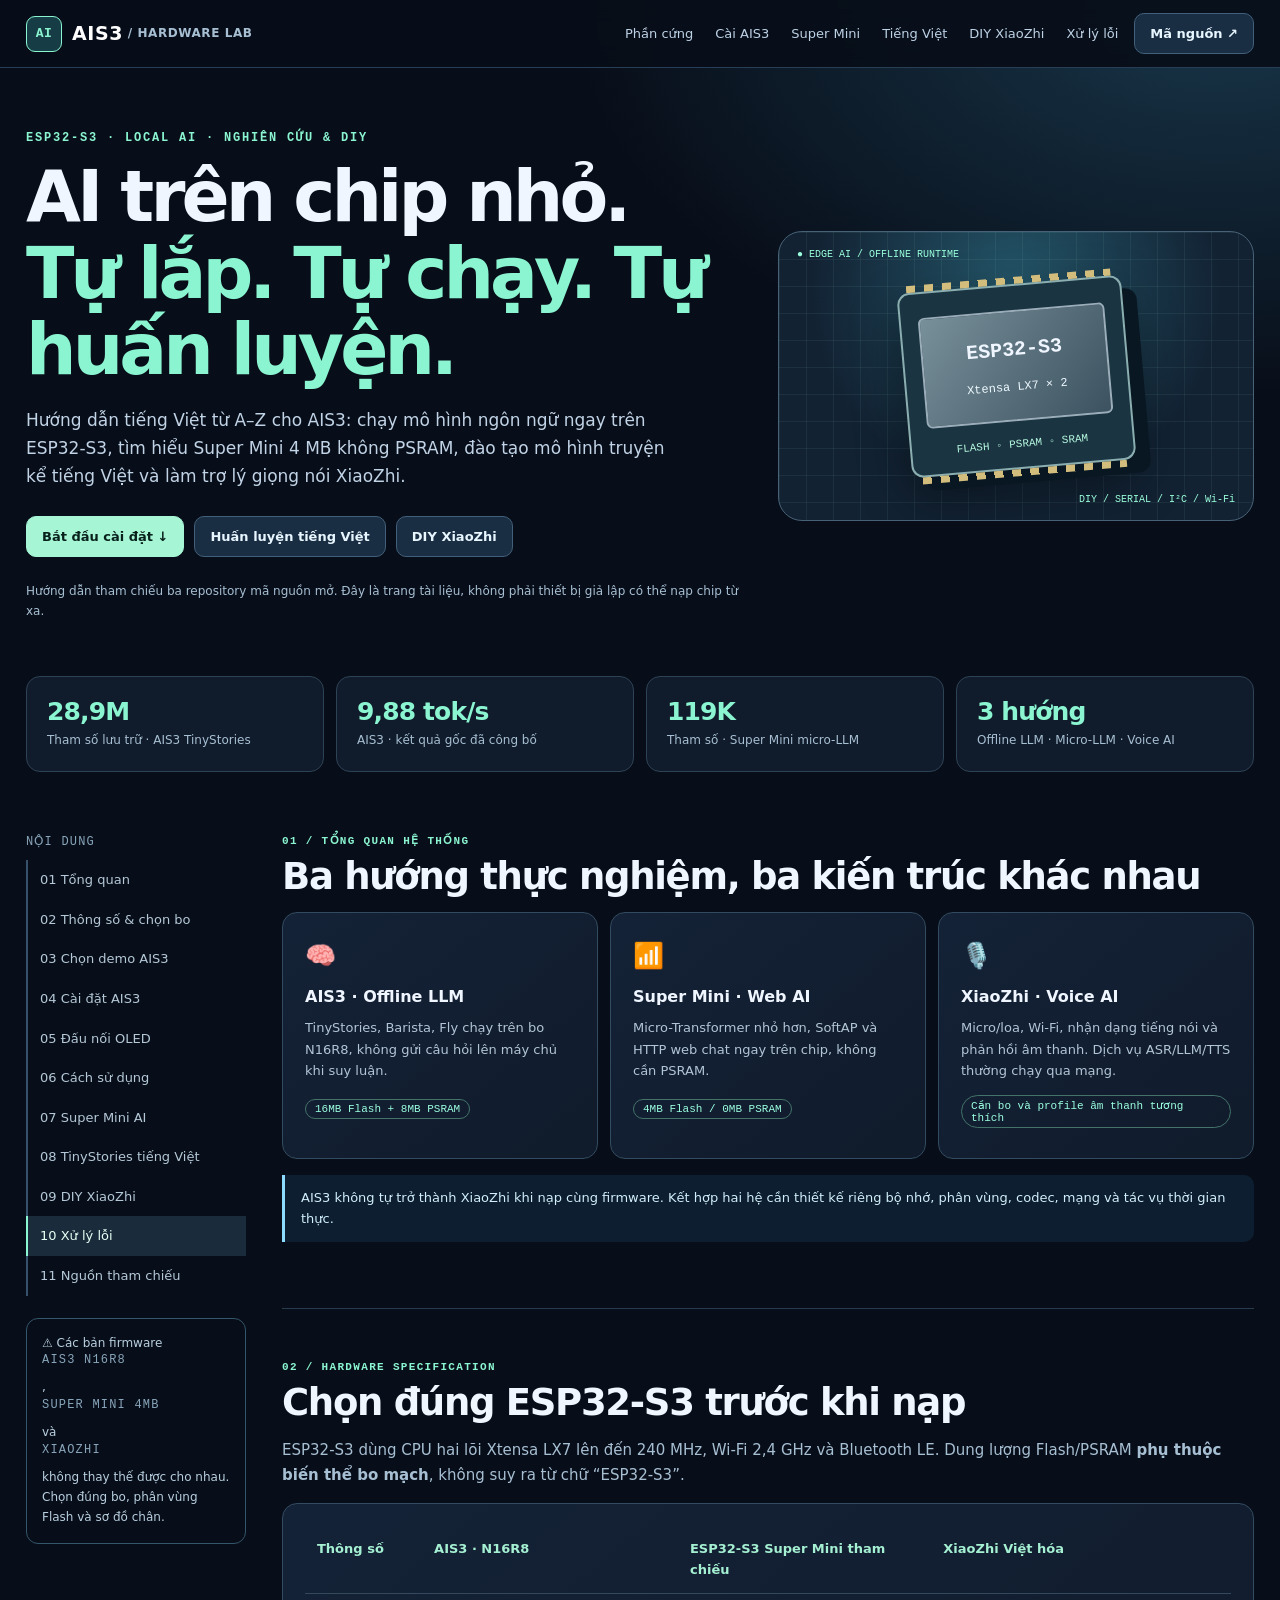
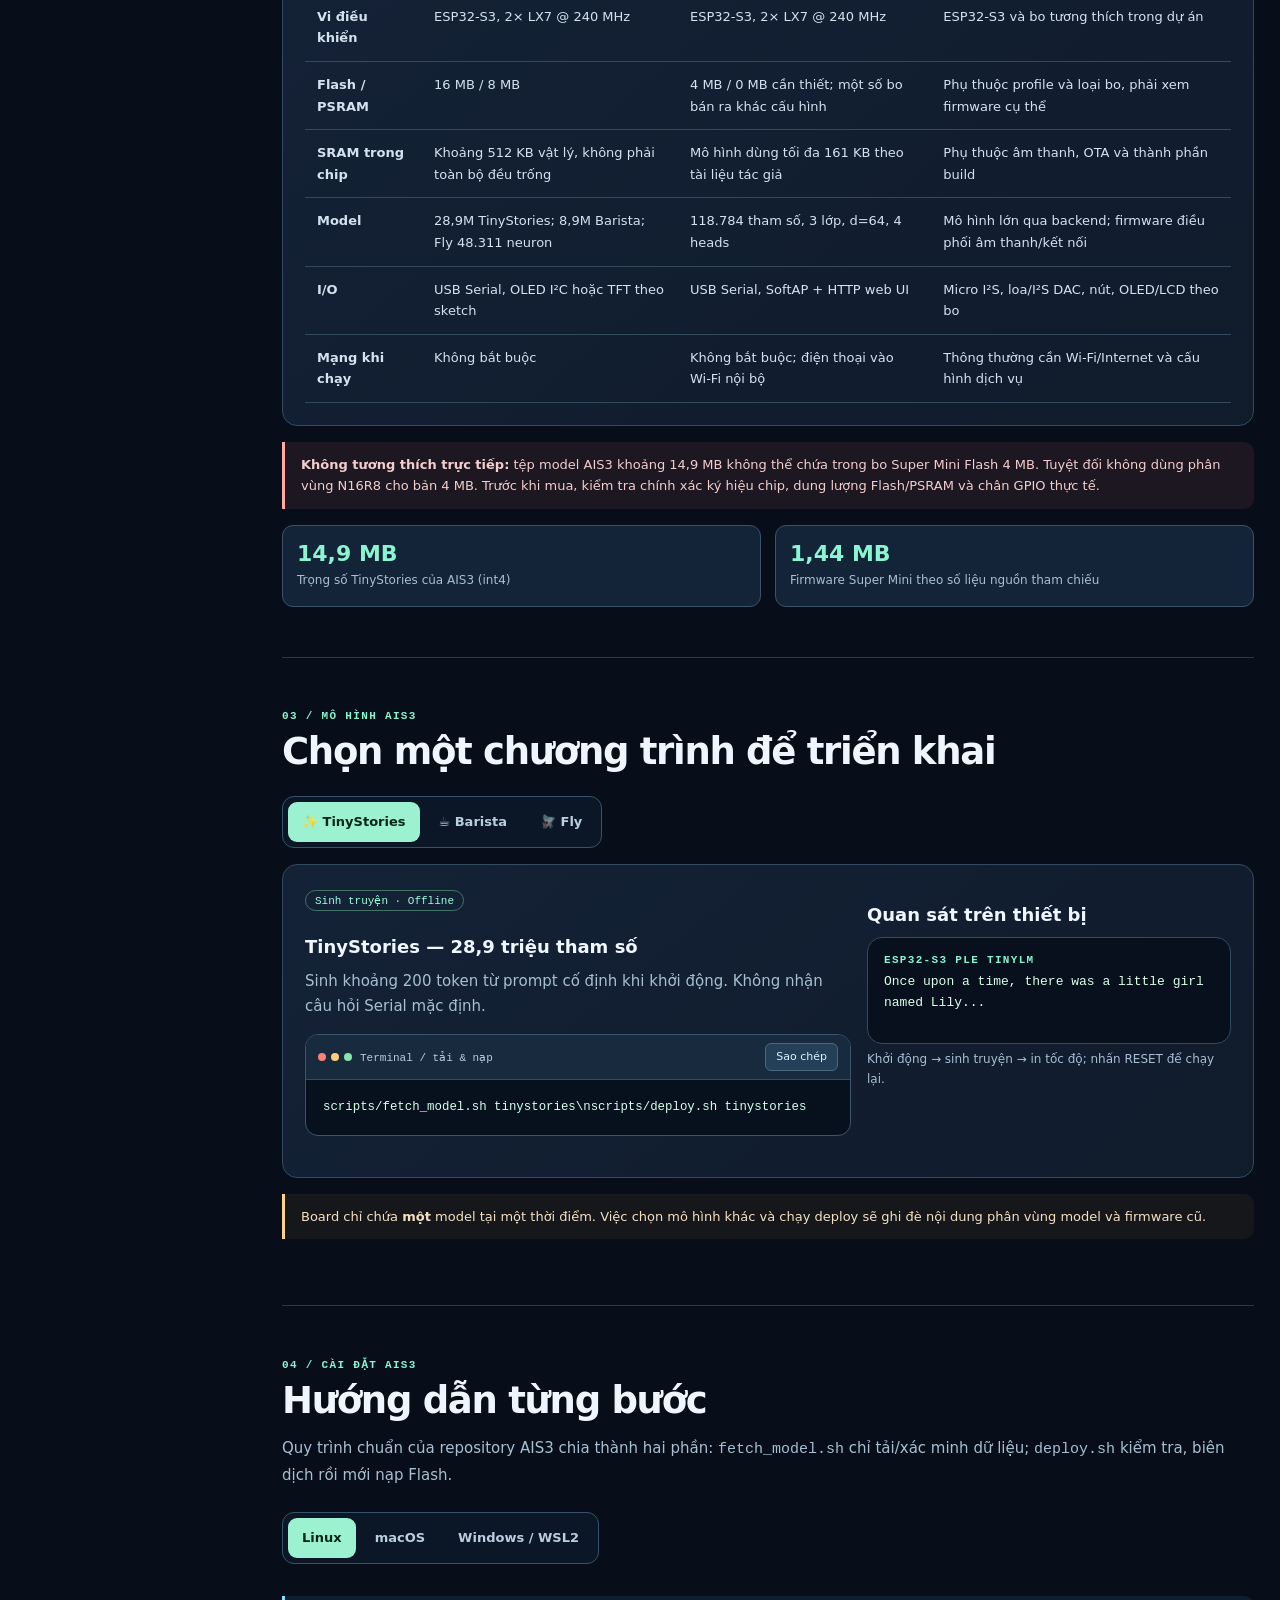
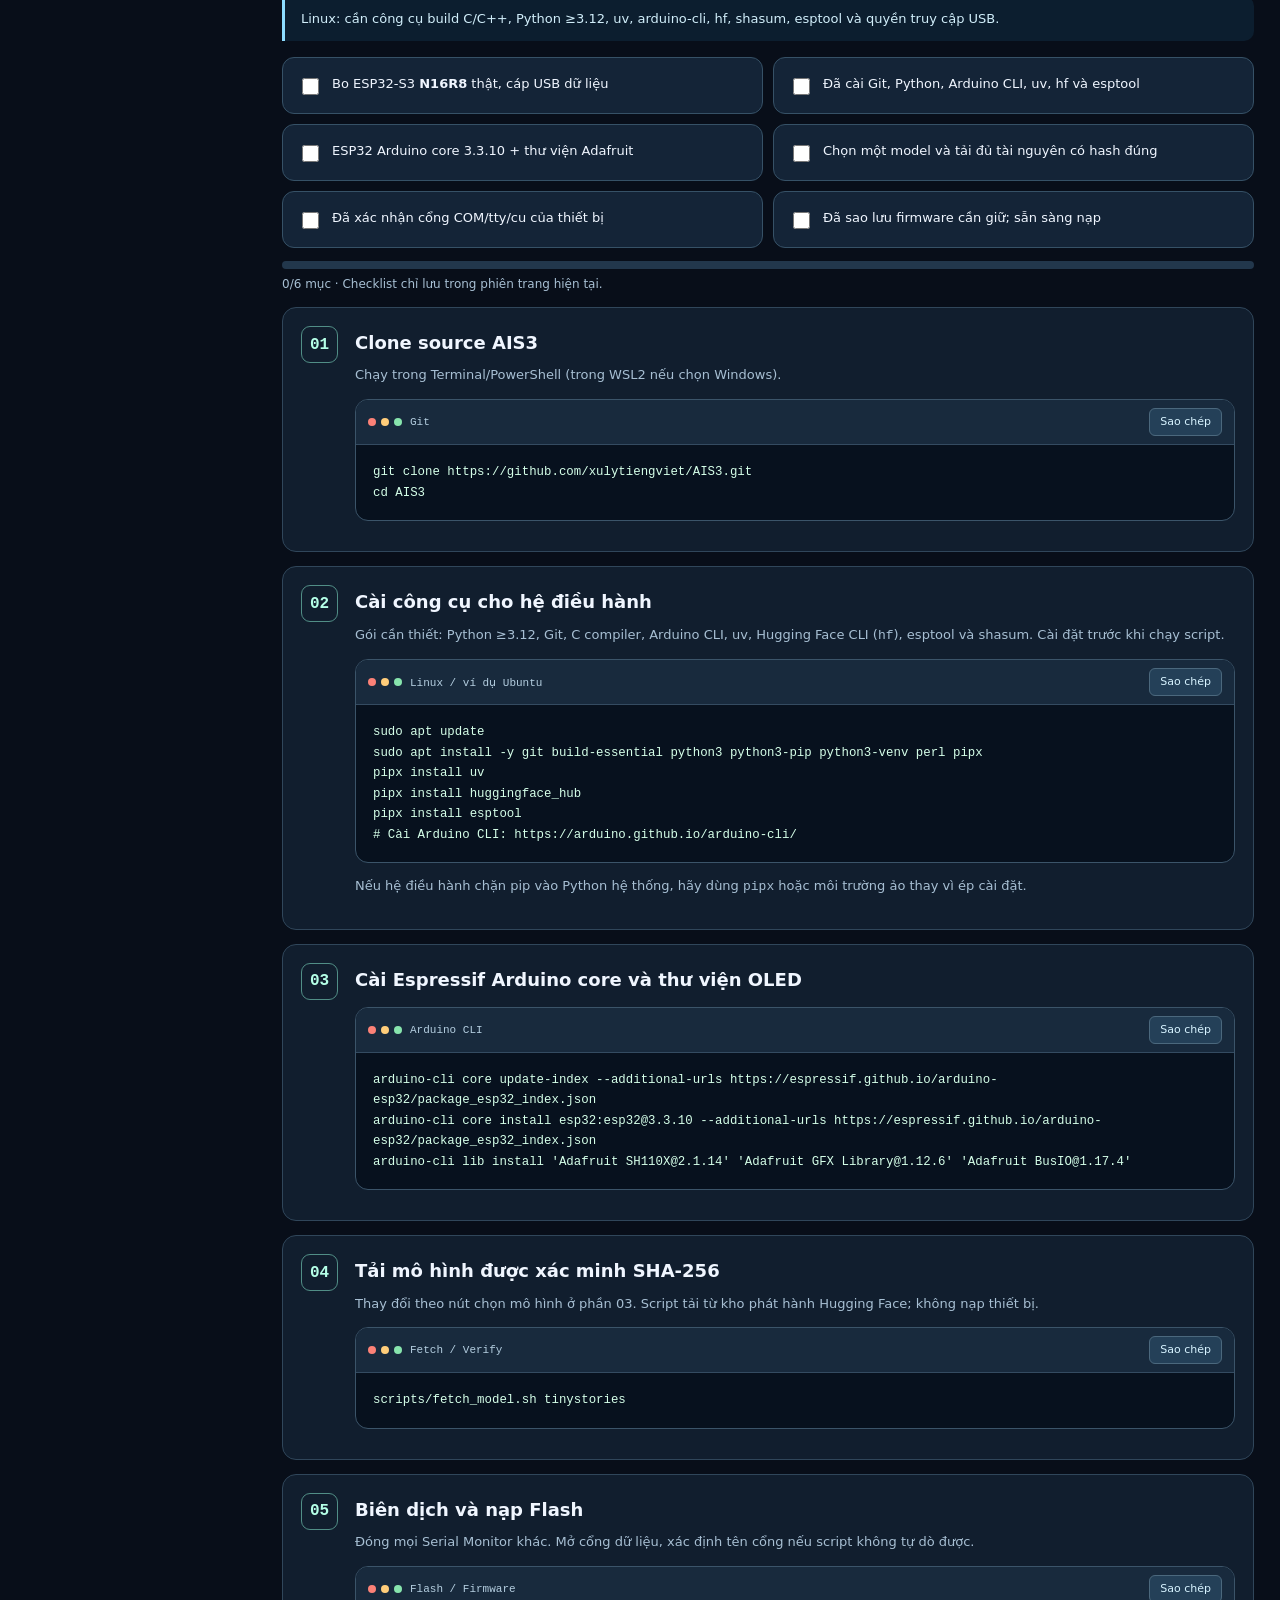
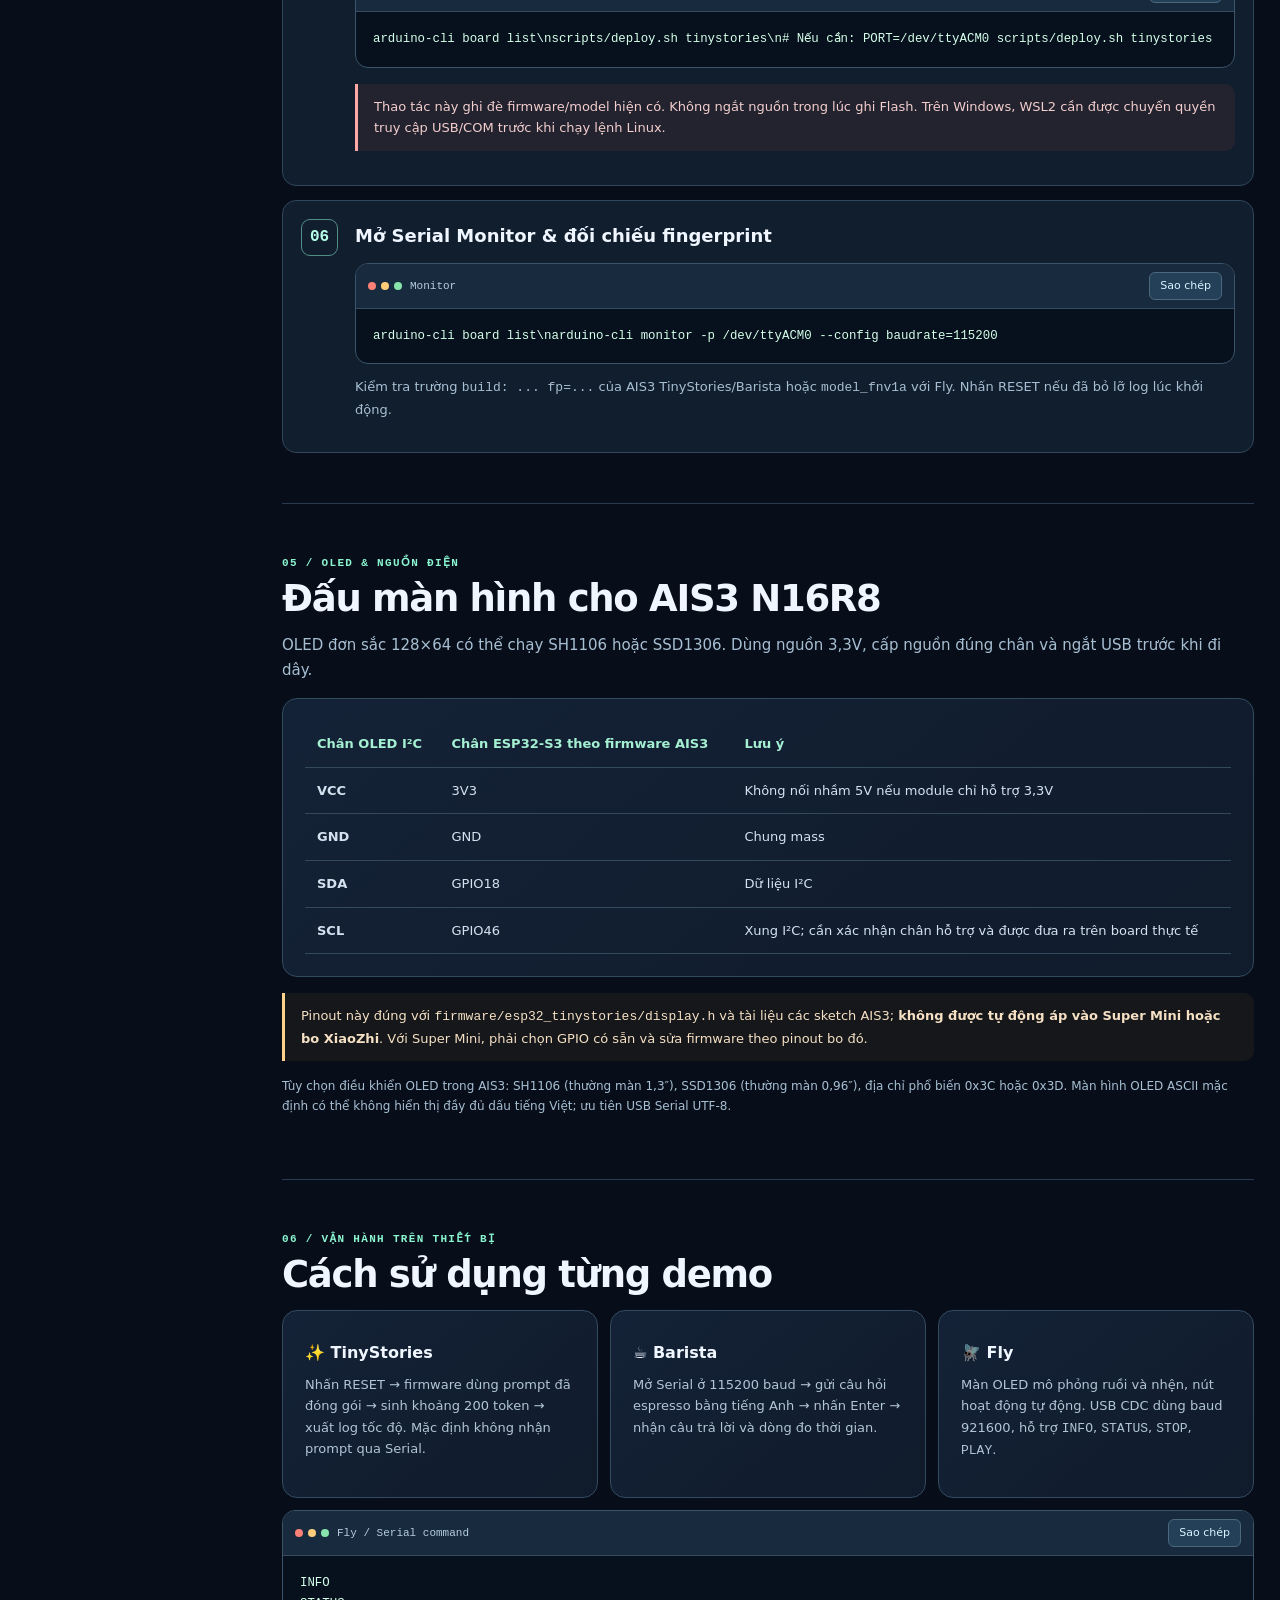
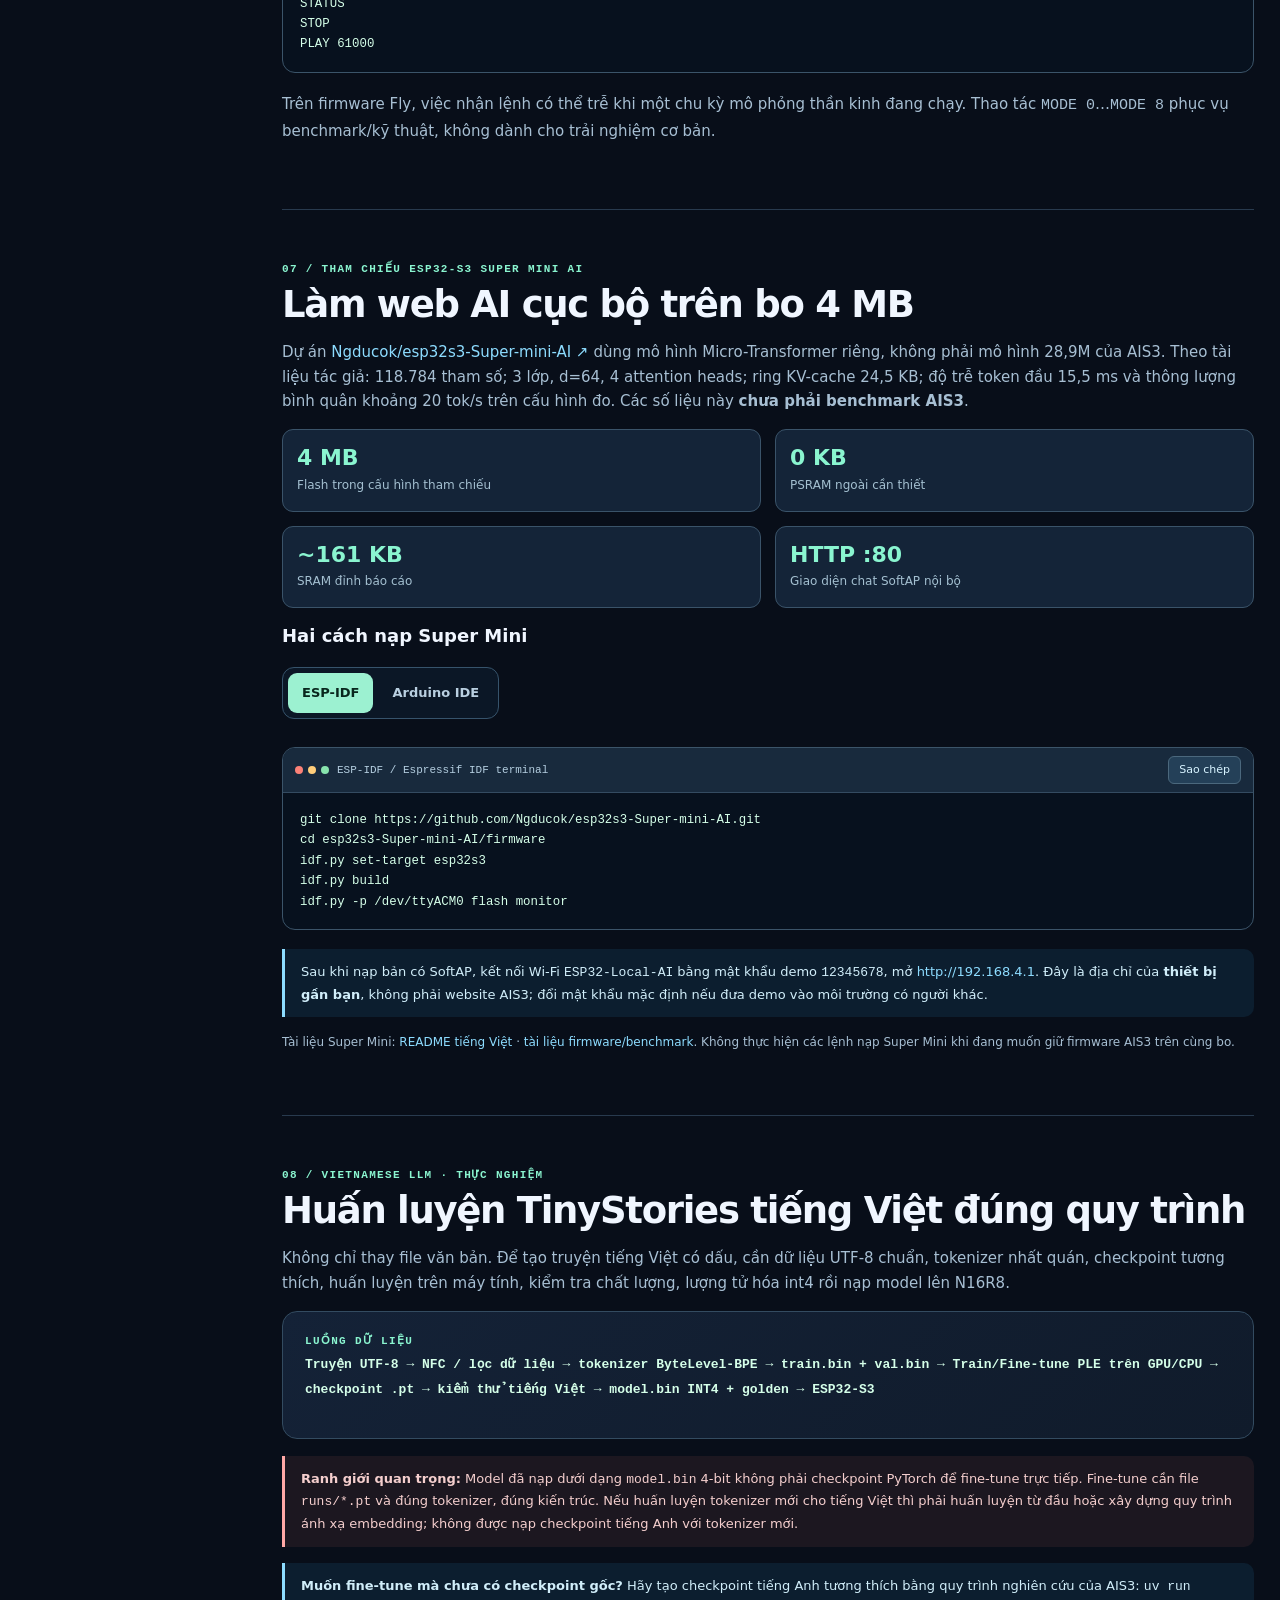
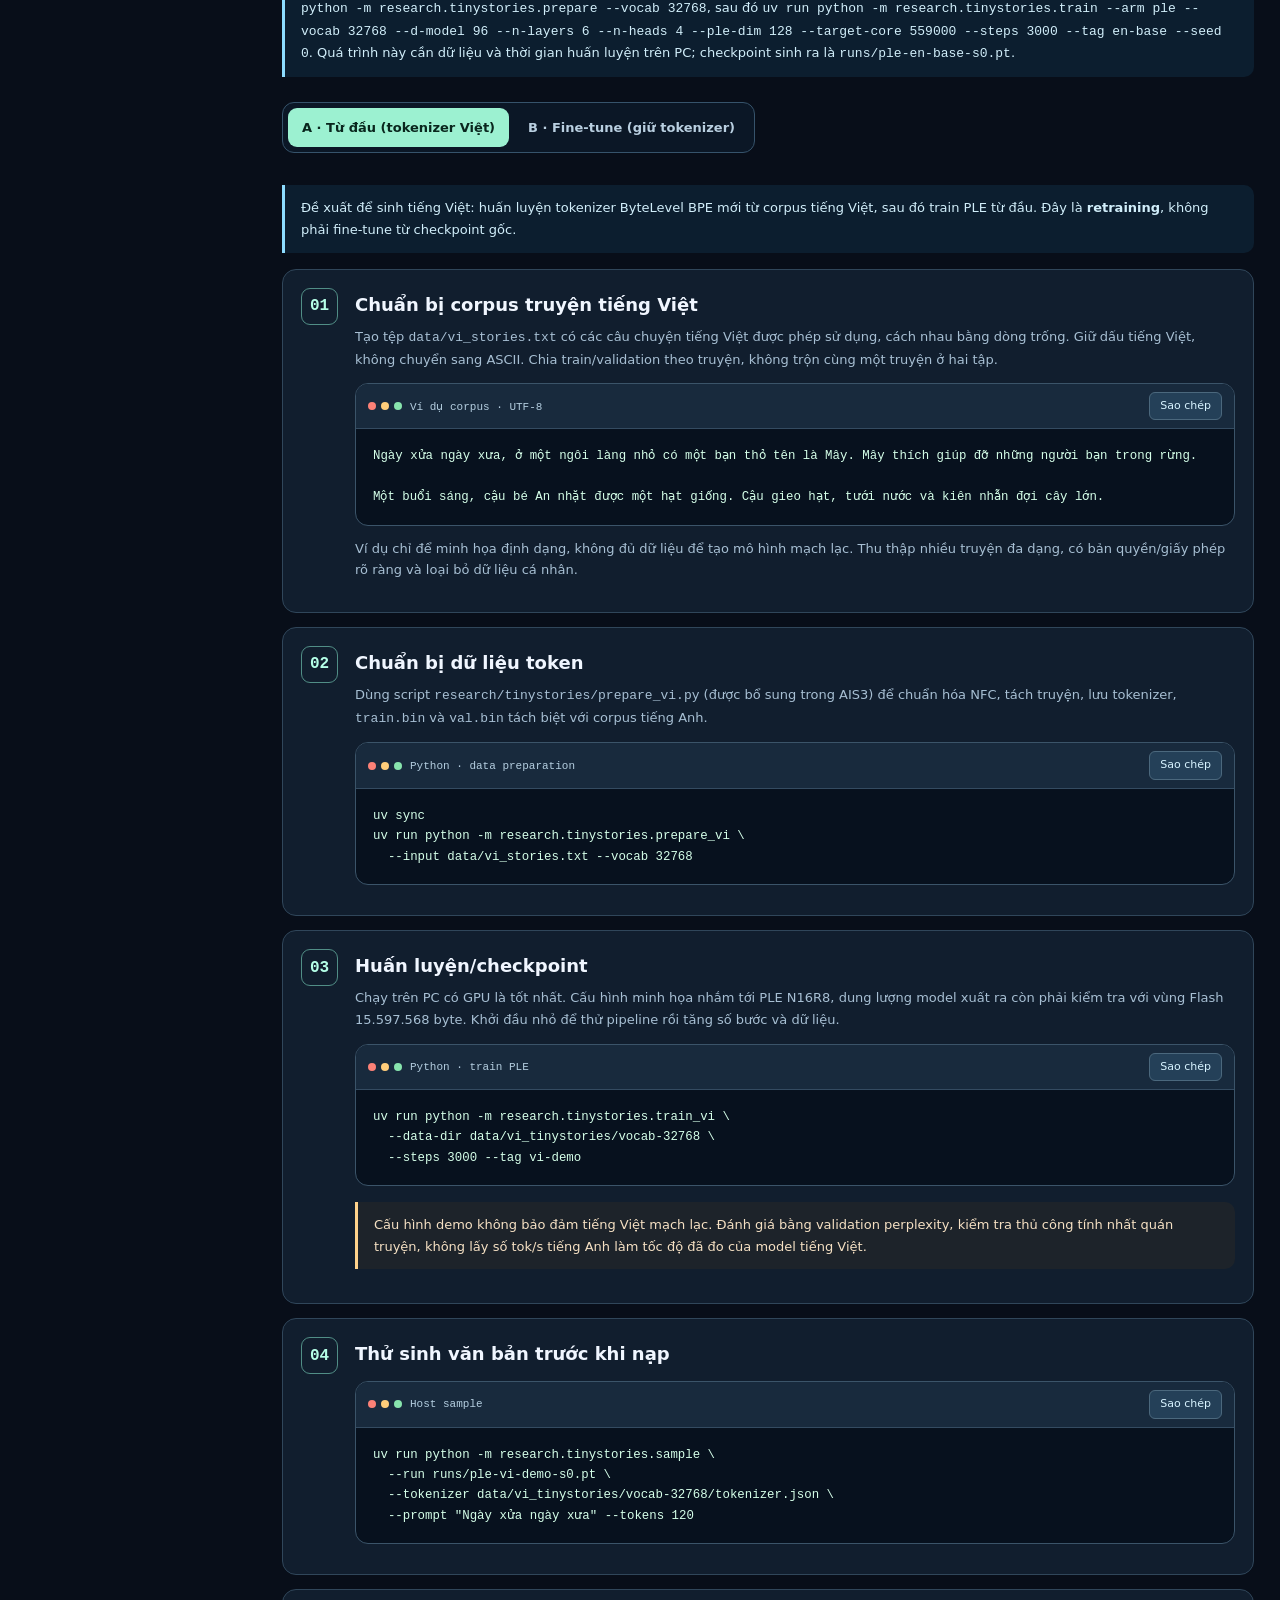
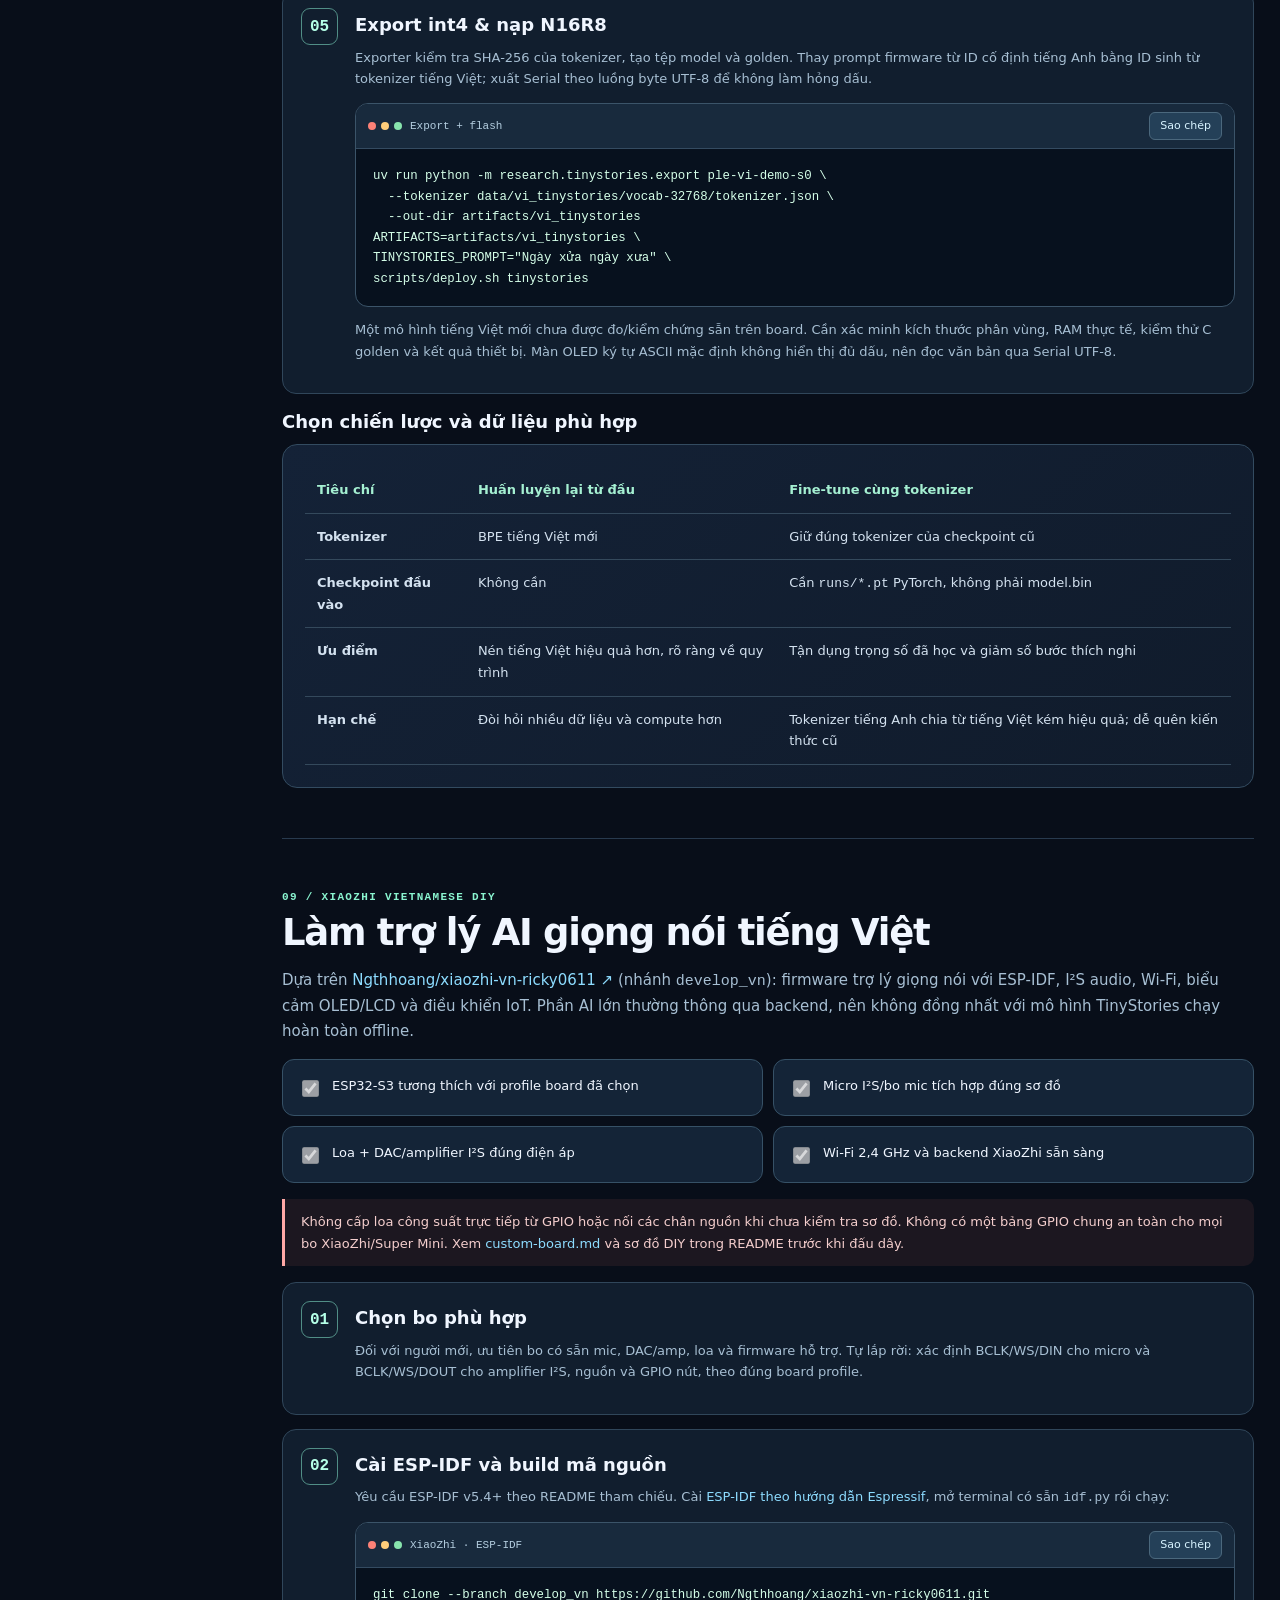
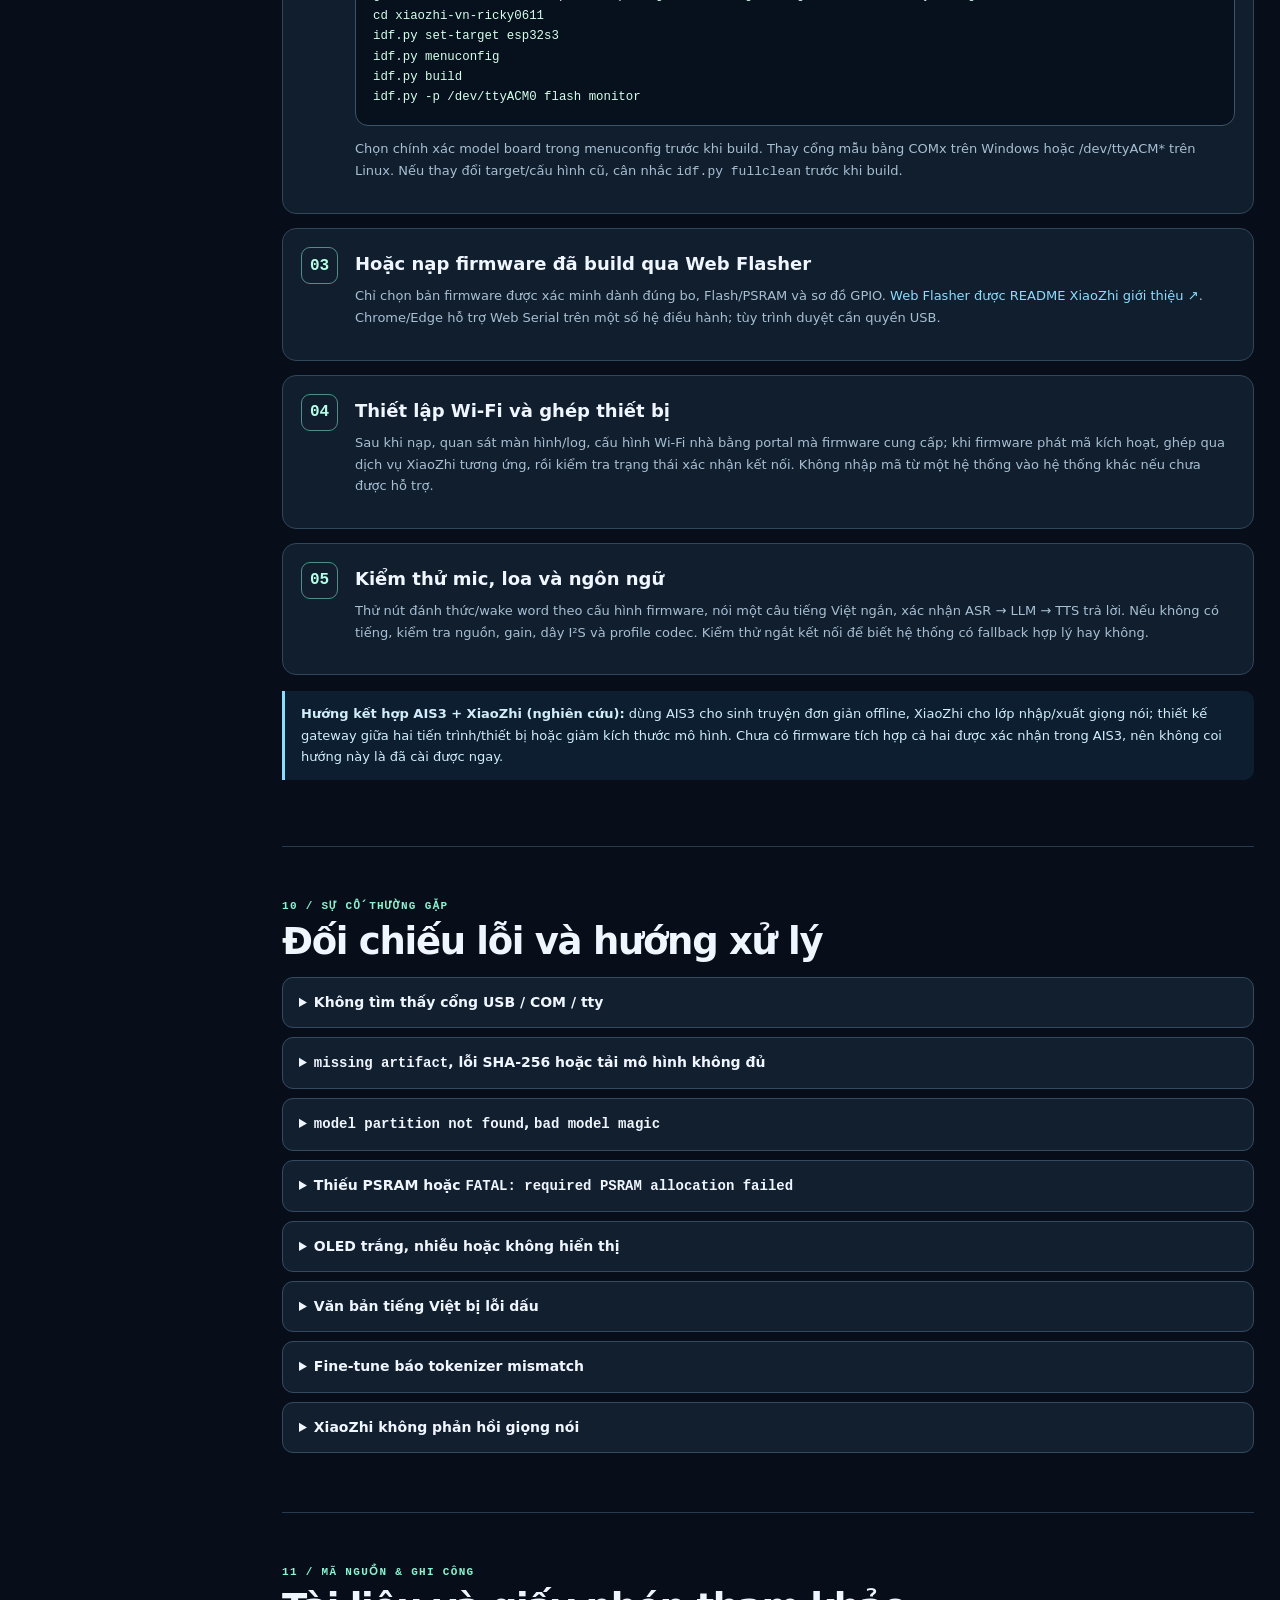
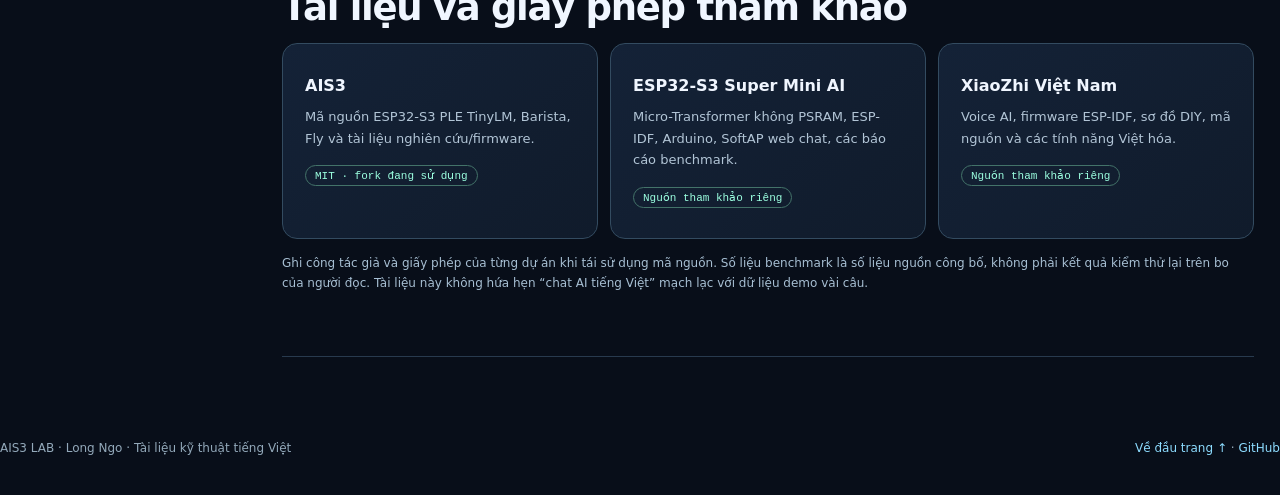
==== commit 15417ba4: "docs: show reproducible tokenizer-locked pretrained checkpoint workflow" ====
--- a/docs/index.html
+++ b/docs/index.html
@@ -45,6 +45,7 @@
 idf.py build
 idf.py -p /dev/ttyACM0 flash monitor</pre></div><div class="notice blue">Sau khi nạp bản có SoftAP, kết nối Wi‑Fi <code>ESP32-Local-AI</code> bằng mật khẩu demo <code>12345678</code>, mở <a href="http://192.168.4.1" target="_blank" rel="noopener">http://192.168.4.1</a>. Đây là địa chỉ của <b>thiết bị gần bạn</b>, không phải website AIS3; đổi mật khẩu mặc định nếu đưa demo vào môi trường có người khác.</div><p class="small muted">Tài liệu Super Mini: <a href="https://github.com/Ngducok/esp32s3-Super-mini-AI/blob/main/README_VN.md" target="_blank" rel="noopener">README tiếng Việt</a> · <a href="https://github.com/Ngducok/esp32s3-Super-mini-AI/tree/main/docs/vn" target="_blank" rel="noopener">tài liệu firmware/benchmark</a>. Không thực hiện các lệnh nạp Super Mini khi đang muốn giữ firmware AIS3 trên cùng bo.</p></section>
 <section class="block" id="vietnamese"><div class="kicker">08 / Vietnamese LLM · thực nghiệm</div><h2>Huấn luyện TinyStories tiếng Việt đúng quy trình</h2><p>Không chỉ thay file văn bản. Để tạo truyện tiếng Việt có dấu, cần dữ liệu UTF‑8 chuẩn, tokenizer nhất quán, checkpoint tương thích, huấn luyện trên máy tính, kiểm tra chất lượng, lượng tử hóa int4 rồi nạp model lên N16R8.</p><div class="panel" style="margin-bottom:17px"><div class="kicker">Luồng dữ liệu</div><p style="font:bold 13px/1.9 monospace;color:#d5ffe9">Truyện UTF‑8 → NFC / lọc dữ liệu → tokenizer ByteLevel-BPE → train.bin + val.bin → Train/Fine-tune PLE trên GPU/CPU → checkpoint .pt → kiểm thử tiếng Việt → model.bin INT4 + golden → ESP32-S3</p></div><div class="notice red"><b>Ranh giới quan trọng:</b> Model đã nạp dưới dạng <code>model.bin</code> 4-bit không phải checkpoint PyTorch để fine-tune trực tiếp. Fine-tune cần file <code>runs/*.pt</code> và đúng tokenizer, đúng kiến trúc. Nếu huấn luyện tokenizer mới cho tiếng Việt thì phải huấn luyện từ đầu hoặc xây dựng quy trình ánh xạ embedding; không được nạp checkpoint tiếng Anh với tokenizer mới.</div>
+<div class="notice blue"><b>Muốn fine-tune mà chưa có checkpoint gốc?</b> Hãy tạo checkpoint tiếng Anh tương thích bằng quy trình nghiên cứu của AIS3: <code>uv run python -m research.tinystories.prepare --vocab 32768</code>, sau đó <code>uv run python -m research.tinystories.train --arm ple --vocab 32768 --d-model 96 --n-layers 6 --n-heads 4 --ple-dim 128 --target-core 559000 --steps 3000 --tag en-base --seed 0</code>. Quá trình này cần dữ liệu và thời gian huấn luyện trên PC; checkpoint sinh ra là <code>runs/ple-en-base-s0.pt</code>.</div>
 <div class="tabs" role="tablist" aria-label="Chiến lược huấn luyện"><button class="tab" data-train="scratch" aria-selected="true" role="tab">A · Từ đầu (tokenizer Việt)</button><button class="tab" data-train="finetune" aria-selected="false" role="tab">B · Fine-tune (giữ tokenizer)</button></div><div class="notice blue" id="train-explain">Đề xuất để sinh tiếng Việt: huấn luyện tokenizer ByteLevel BPE mới từ corpus tiếng Việt, sau đó train PLE từ đầu. Đây là <b>retraining</b>, không phải fine-tune từ checkpoint gốc.</div>
 <div class="steps">
 <div class="step"><div class="num">01</div><div><h3>Chuẩn bị corpus truyện tiếng Việt</h3><p>Tạo tệp <code>data/vi_stories.txt</code> có các câu chuyện tiếng Việt được phép sử dụng, cách nhau bằng dòng trống. Giữ dấu tiếng Việt, không chuyển sang ASCII. Chia train/validation theo truyện, không trộn cùng một truyện ở hai tập.</p><div class="terminal"><div class="bar"><div class="dots"><i></i><i></i><i></i></div><span>Ví dụ corpus · UTF‑8</span><button type="button" data-copy="dataset-ex">Sao chép</button></div><pre id="dataset-ex">Ngày xửa ngày xưa, ở một ngôi làng nhỏ có một bạn thỏ tên là Mây. Mây thích giúp đỡ những người bạn trong rừng.
@@ -109,7 +110,7 @@
 function renderModel(){let m=mdata[model];$('#model-pill').textContent=m.pill;$('#model-name').textContent=m.name;$('#model-text').textContent=m.text;$('#screen-heading').textContent=m.screen;$('#screen-content').textContent=m.content;$('#model-tip').textContent=m.tip;$('#model-cmd').textContent='scripts/fetch_model.sh '+model+'\\nscripts/deploy.sh '+model;$('#fetch-code').textContent='scripts/fetch_model.sh '+model;$('#flash-code').textContent='arduino-cli board list\\nscripts/deploy.sh '+model+'\\n# Nếu cần: PORT=/dev/ttyACM0 scripts/deploy.sh '+model;$('#monitor-code').textContent='arduino-cli board list\\narduino-cli monitor -p /dev/ttyACM0 --config baudrate='+(model==='fly'?'921600':'115200');setTab('model',model)}
 function renderOS(){let x=ostext[os];$('#os-note').textContent=x.note;$('#os-caption').textContent=x.caption;$('#os-code').textContent=x.code.replaceAll('\\n','\n');setTab('os',os)}
 function renderSuper(){let x=sup==='idf'?{caption:'ESP-IDF / Espressif IDF terminal',code:'git clone https://github.com/Ngducok/esp32s3-Super-mini-AI.git\\ncd esp32s3-Super-mini-AI/firmware\\nidf.py set-target esp32s3\\nidf.py build\\nidf.py -p /dev/ttyACM0 flash monitor'}:{caption:'Arduino IDE / thao tác trong GUI',code:'1. Clone hoặc tải ZIP repository Super Mini.\\n2. Mở esp32_ai_runtime/esp32_ai_runtime.ino.\\n3. Board: ESP32S3 Dev Module.\\n4. Flash 4MB, PSRAM Disabled, CPU 240MHz.\\n5. Partition Huge APP theo README.\\n6. Chọn cổng COM rồi Upload.'};$('#super-code').textContent=x.code.replaceAll('\\n','\n');$('#super-caption').textContent=x.caption;setTab('super',sup)}
-function renderTrain(){const fine=strategy==='finetune';$('#train-explain').innerHTML=fine?'Đây là <b>continued pretraining/fine-tuning</b> trên corpus tiếng Việt với <b>chính tokenizer và kiến trúc của checkpoint</b>. Phải có file .pt gốc; không thể fine-tune model.bin 4-bit đã xuất.':'Đề xuất để sinh tiếng Việt: huấn luyện tokenizer ByteLevel BPE mới từ corpus tiếng Việt, sau đó train PLE từ đầu. Đây là <b>retraining</b>, không phải fine-tune từ checkpoint gốc.';$('#preparevi-code').textContent=fine?'uv sync\nuv run python -m research.tinystories.prepare_vi \\\n  --input data/vi_stories.txt --vocab 32768 \\\n  --tokenizer data/tinystories/vocab-32768/tokenizer.json':'uv sync\nuv run python -m research.tinystories.prepare_vi \\\n  --input data/vi_stories.txt --vocab 32768';$('#trainvi-code').textContent=fine?'uv run python -m research.tinystories.train_vi \\\n  --data-dir data/vi_tinystories/vocab-32768 \\\n  --init runs/ple-cleandeploy-s0.pt \\\n  --steps 1500 --lr 0.0001 --tag vi-finetune':'uv run python -m research.tinystories.train_vi \\\n  --data-dir data/vi_tinystories/vocab-32768 \\\n  --steps 3000 --tag vi-demo';const tag=fine?'vi-finetune':'vi-demo';$('#samplevi-code').textContent='uv run python -m research.tinystories.sample \\\n  --run runs/ple-'+tag+'-s0.pt \\\n  --tokenizer data/vi_tinystories/vocab-32768/tokenizer.json \\\n  --prompt "Ngày xửa ngày xưa" --tokens 120';$('#exportvi-code').textContent='uv run python -m research.tinystories.export ple-'+tag+'-s0 \\\n  --tokenizer data/vi_tinystories/vocab-32768/tokenizer.json \\\n  --out-dir artifacts/vi_tinystories\nARTIFACTS=artifacts/vi_tinystories \\\nTINYSTORIES_PROMPT="Ngày xửa ngày xưa" \\\nscripts/deploy.sh tinystories';setTab('train',strategy)}
+function renderTrain(){const fine=strategy==='finetune';$('#train-explain').innerHTML=fine?'Đây là <b>continued pretraining/fine-tuning</b> trên corpus tiếng Việt với <b>chính tokenizer và kiến trúc của checkpoint</b>. Phải có file .pt gốc; không thể fine-tune model.bin 4-bit đã xuất.':'Đề xuất để sinh tiếng Việt: huấn luyện tokenizer ByteLevel BPE mới từ corpus tiếng Việt, sau đó train PLE từ đầu. Đây là <b>retraining</b>, không phải fine-tune từ checkpoint gốc.';$('#preparevi-code').textContent=fine?'uv sync\nuv run python -m research.tinystories.prepare_vi \\\n  --input data/vi_stories.txt --vocab 32768 \\\n  --tokenizer data/tinystories/vocab-32768/tokenizer.json':'uv sync\nuv run python -m research.tinystories.prepare_vi \\\n  --input data/vi_stories.txt --vocab 32768';$('#trainvi-code').textContent=fine?'uv run python -m research.tinystories.train_vi \\\n  --data-dir data/vi_tinystories/vocab-32768 \\\n  --init runs/ple-en-base-s0.pt \\\n  --steps 1500 --lr 0.0001 --tag vi-finetune':'uv run python -m research.tinystories.train_vi \\\n  --data-dir data/vi_tinystories/vocab-32768 \\\n  --steps 3000 --tag vi-demo';const tag=fine?'vi-finetune':'vi-demo';$('#samplevi-code').textContent='uv run python -m research.tinystories.sample \\\n  --run runs/ple-'+tag+'-s0.pt \\\n  --tokenizer data/vi_tinystories/vocab-32768/tokenizer.json \\\n  --prompt "Ngày xửa ngày xưa" --tokens 120';$('#exportvi-code').textContent='uv run python -m research.tinystories.export ple-'+tag+'-s0 \\\n  --tokenizer data/vi_tinystories/vocab-32768/tokenizer.json \\\n  --out-dir artifacts/vi_tinystories\nARTIFACTS=artifacts/vi_tinystories \\\nTINYSTORIES_PROMPT="Ngày xửa ngày xưa" \\\nscripts/deploy.sh tinystories';setTab('train',strategy)}
 $$('[data-model]').forEach(b=>b.addEventListener('click',()=>{model=b.dataset.model;renderModel()}));
 $$('[data-os]').forEach(b=>b.addEventListener('click',()=>{os=b.dataset.os;renderOS()}));
 $$('[data-super]').forEach(b=>b.addEventListener('click',()=>{sup=b.dataset.super;renderSuper()}));
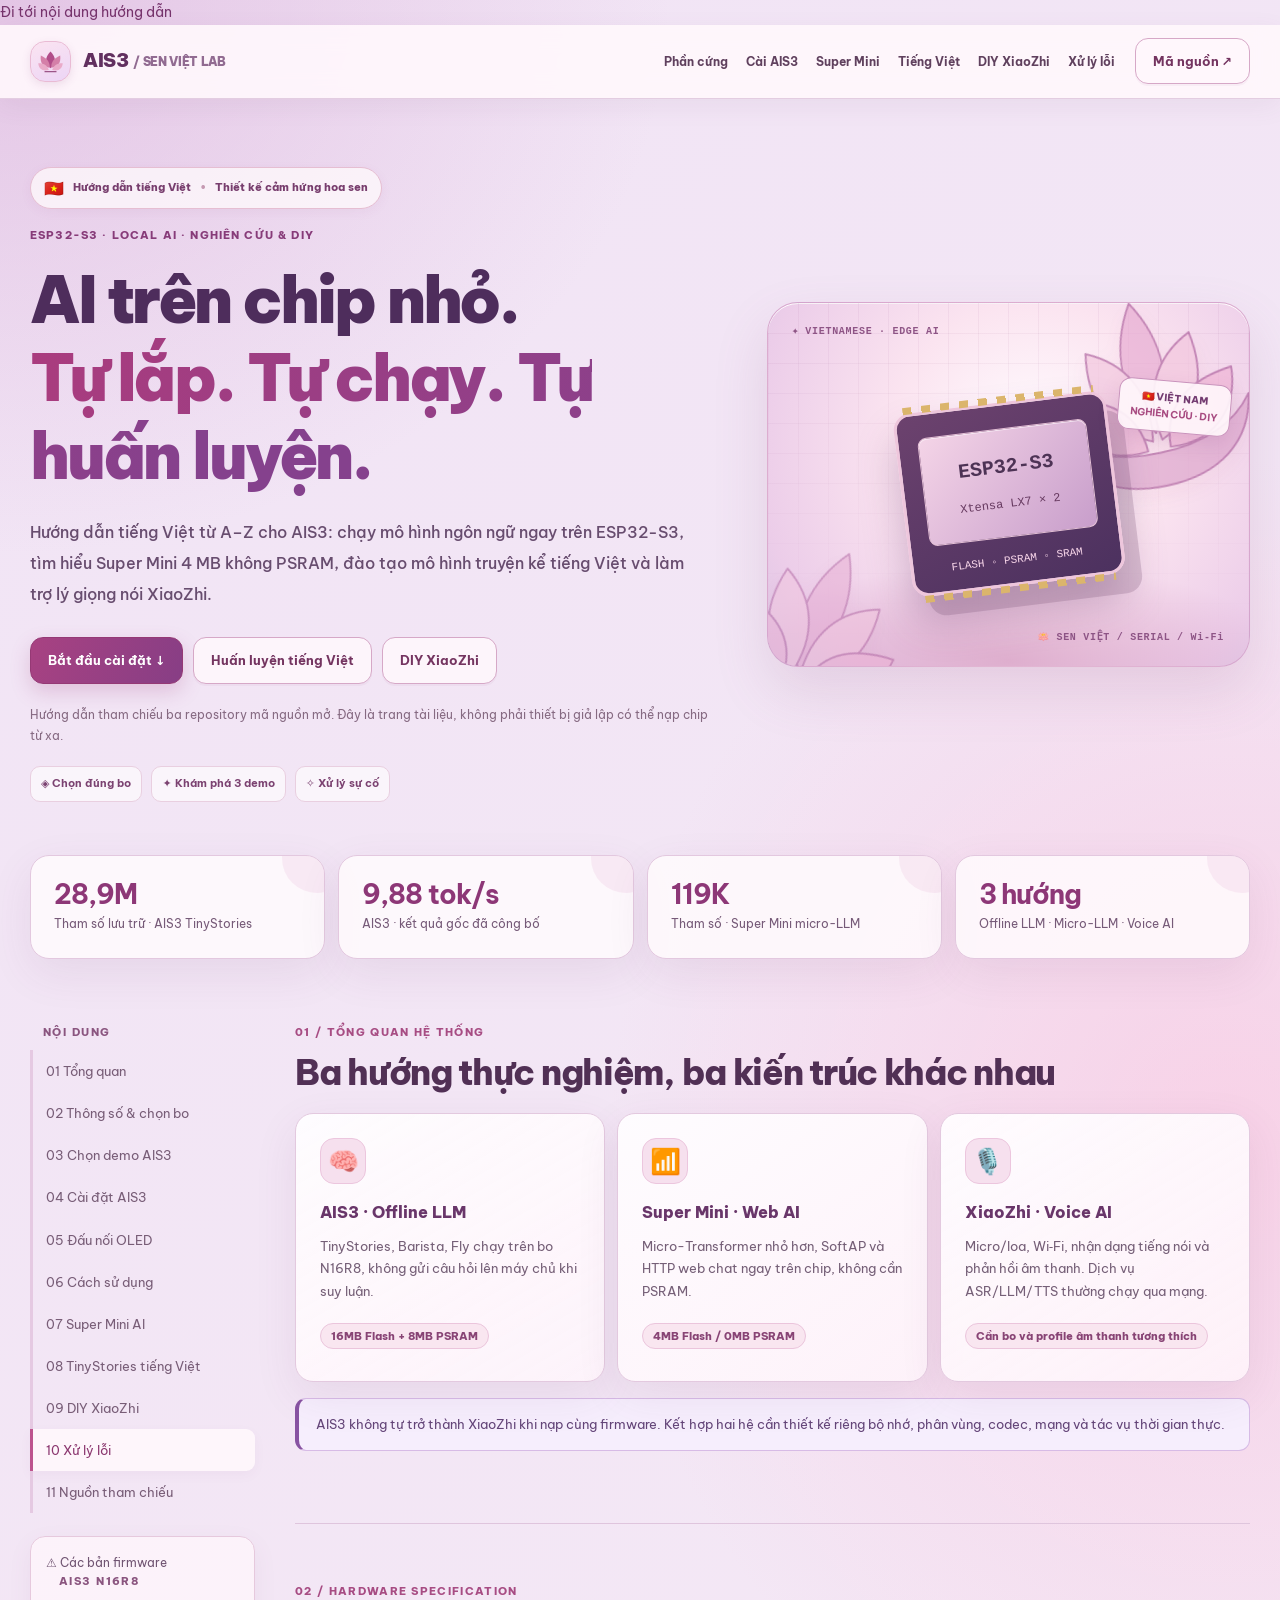
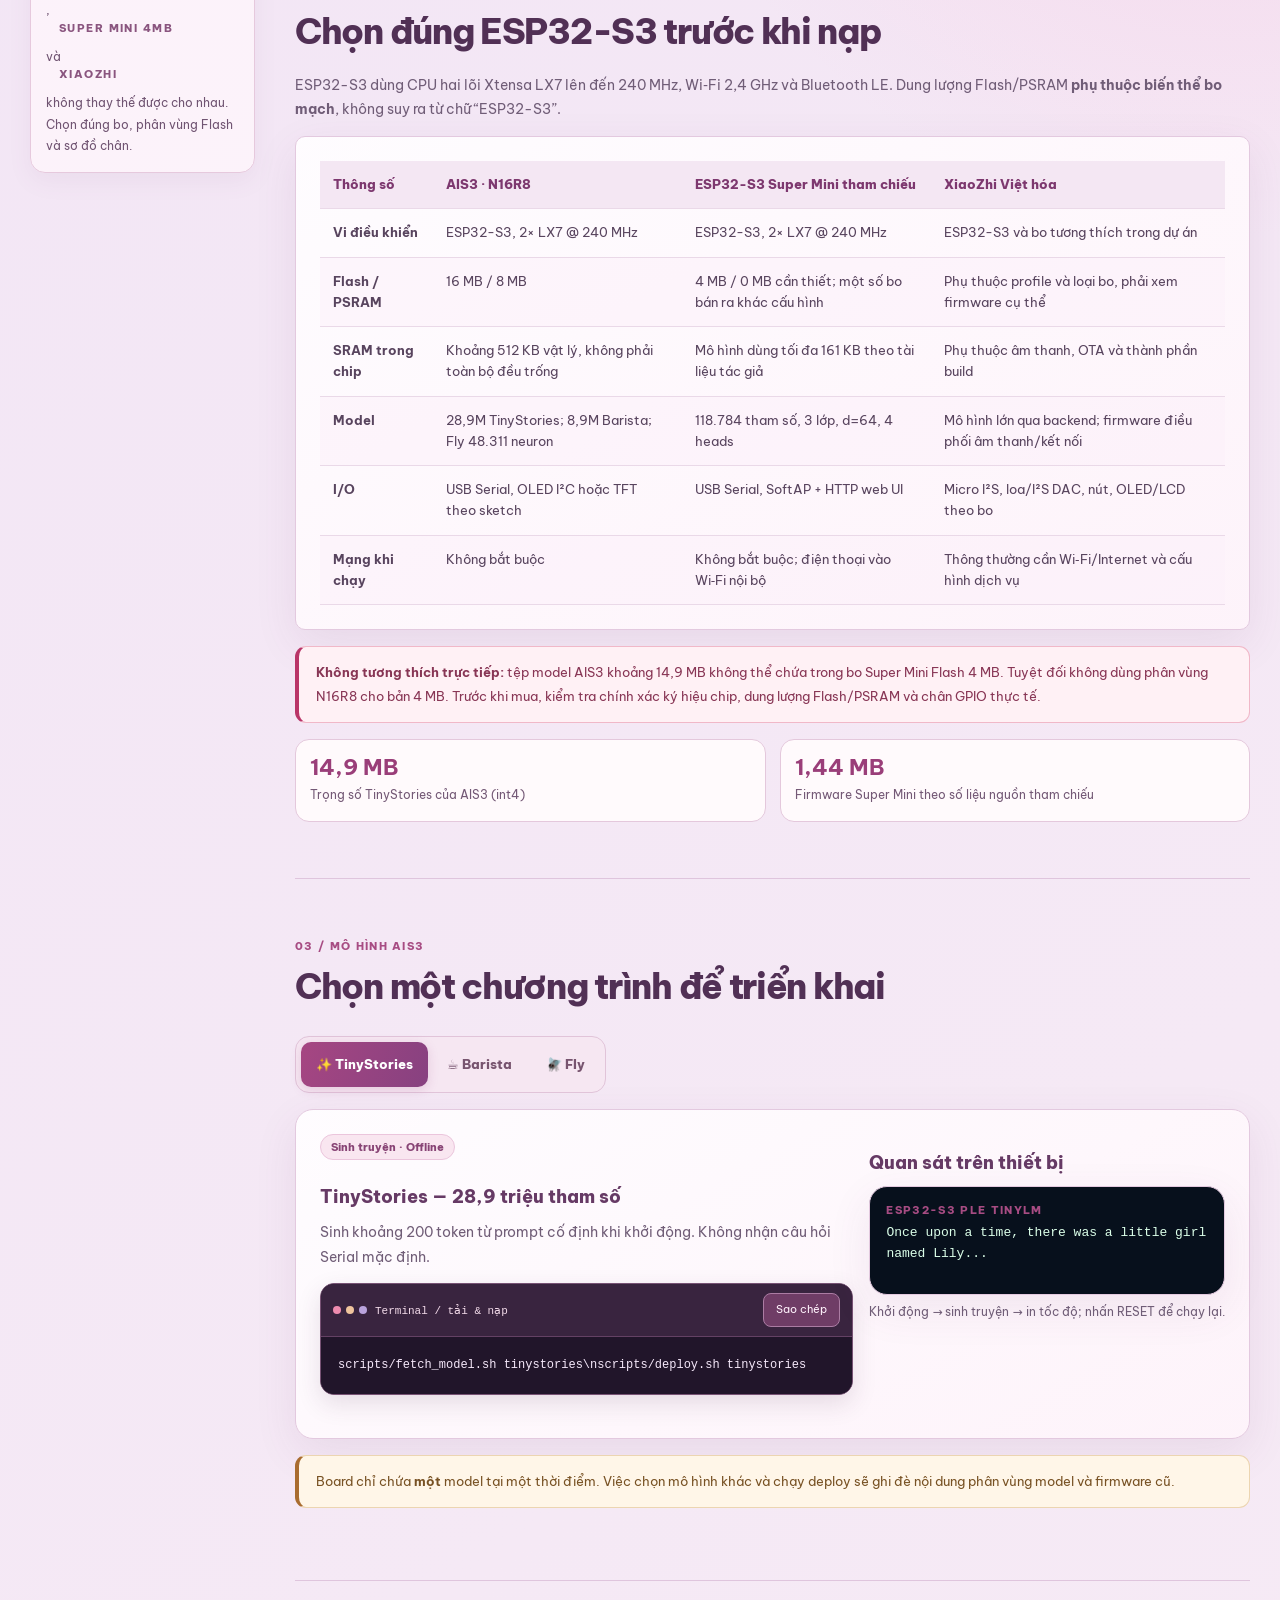
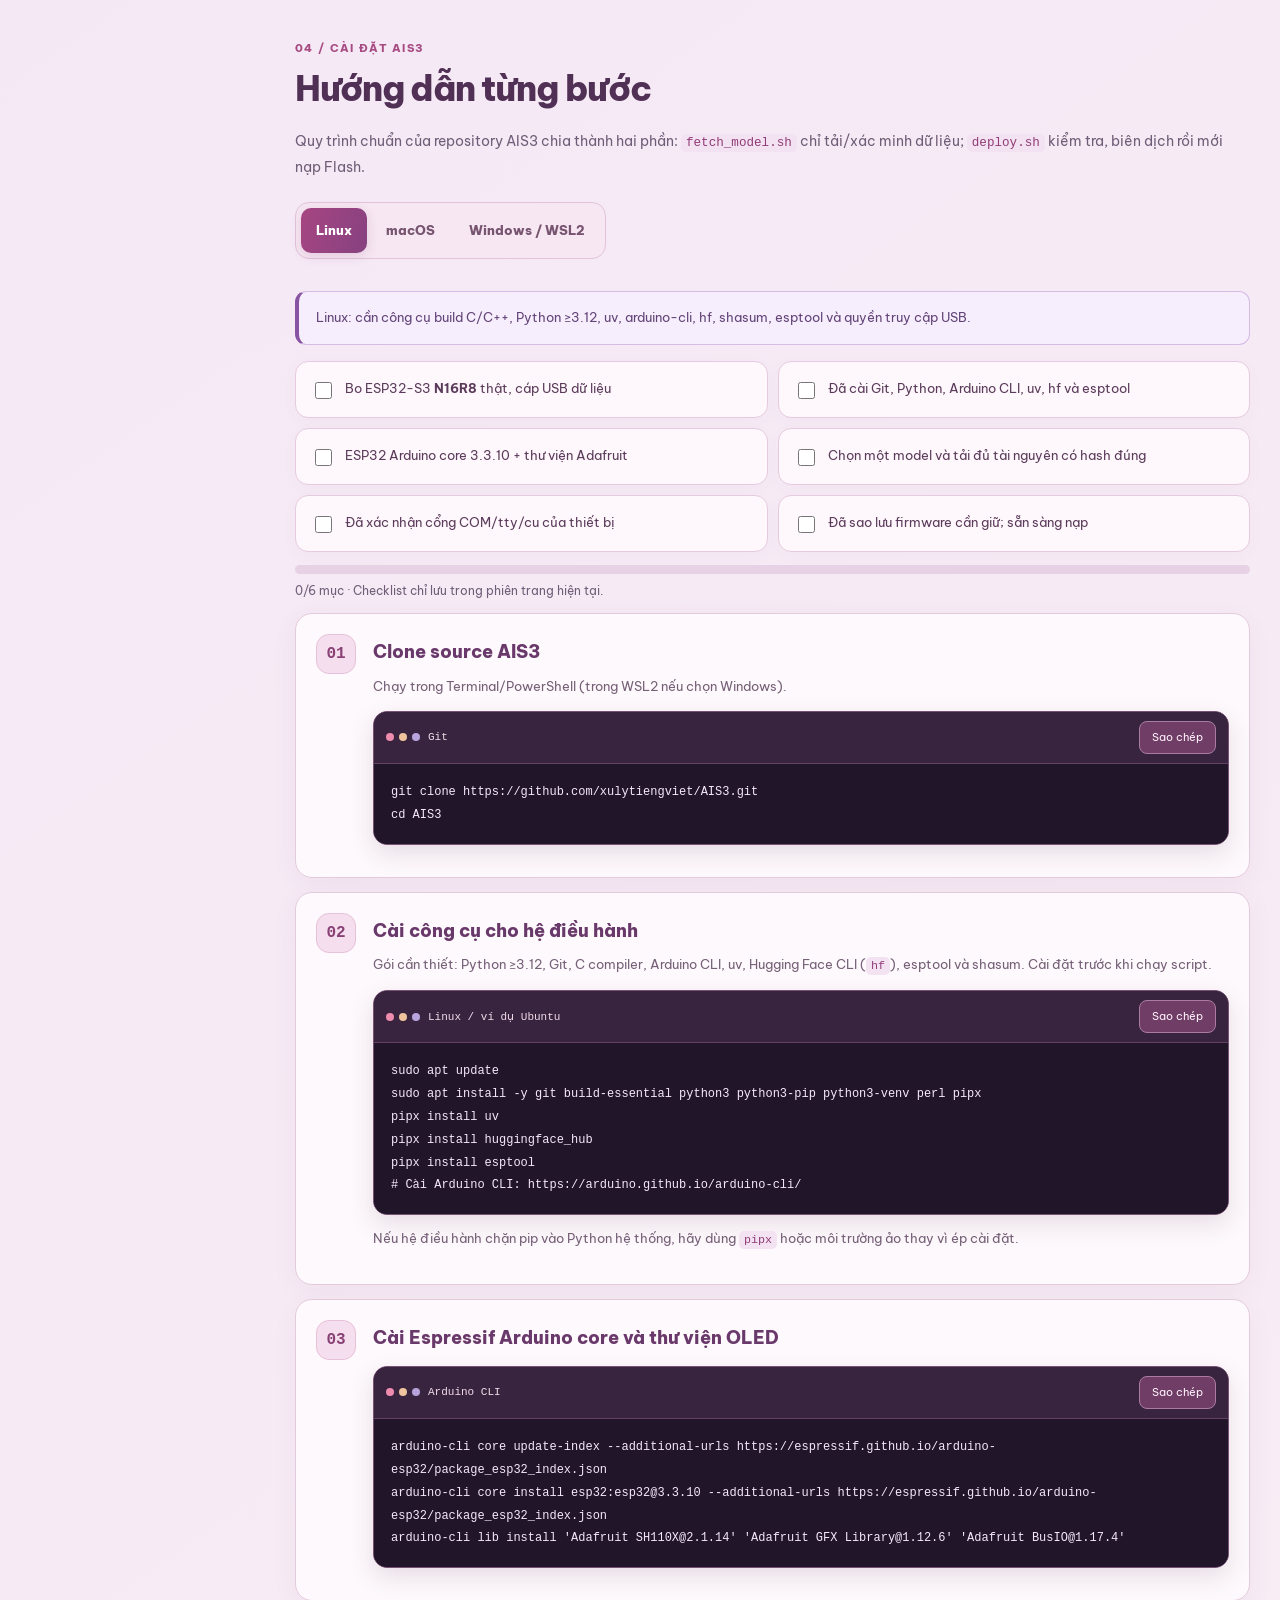
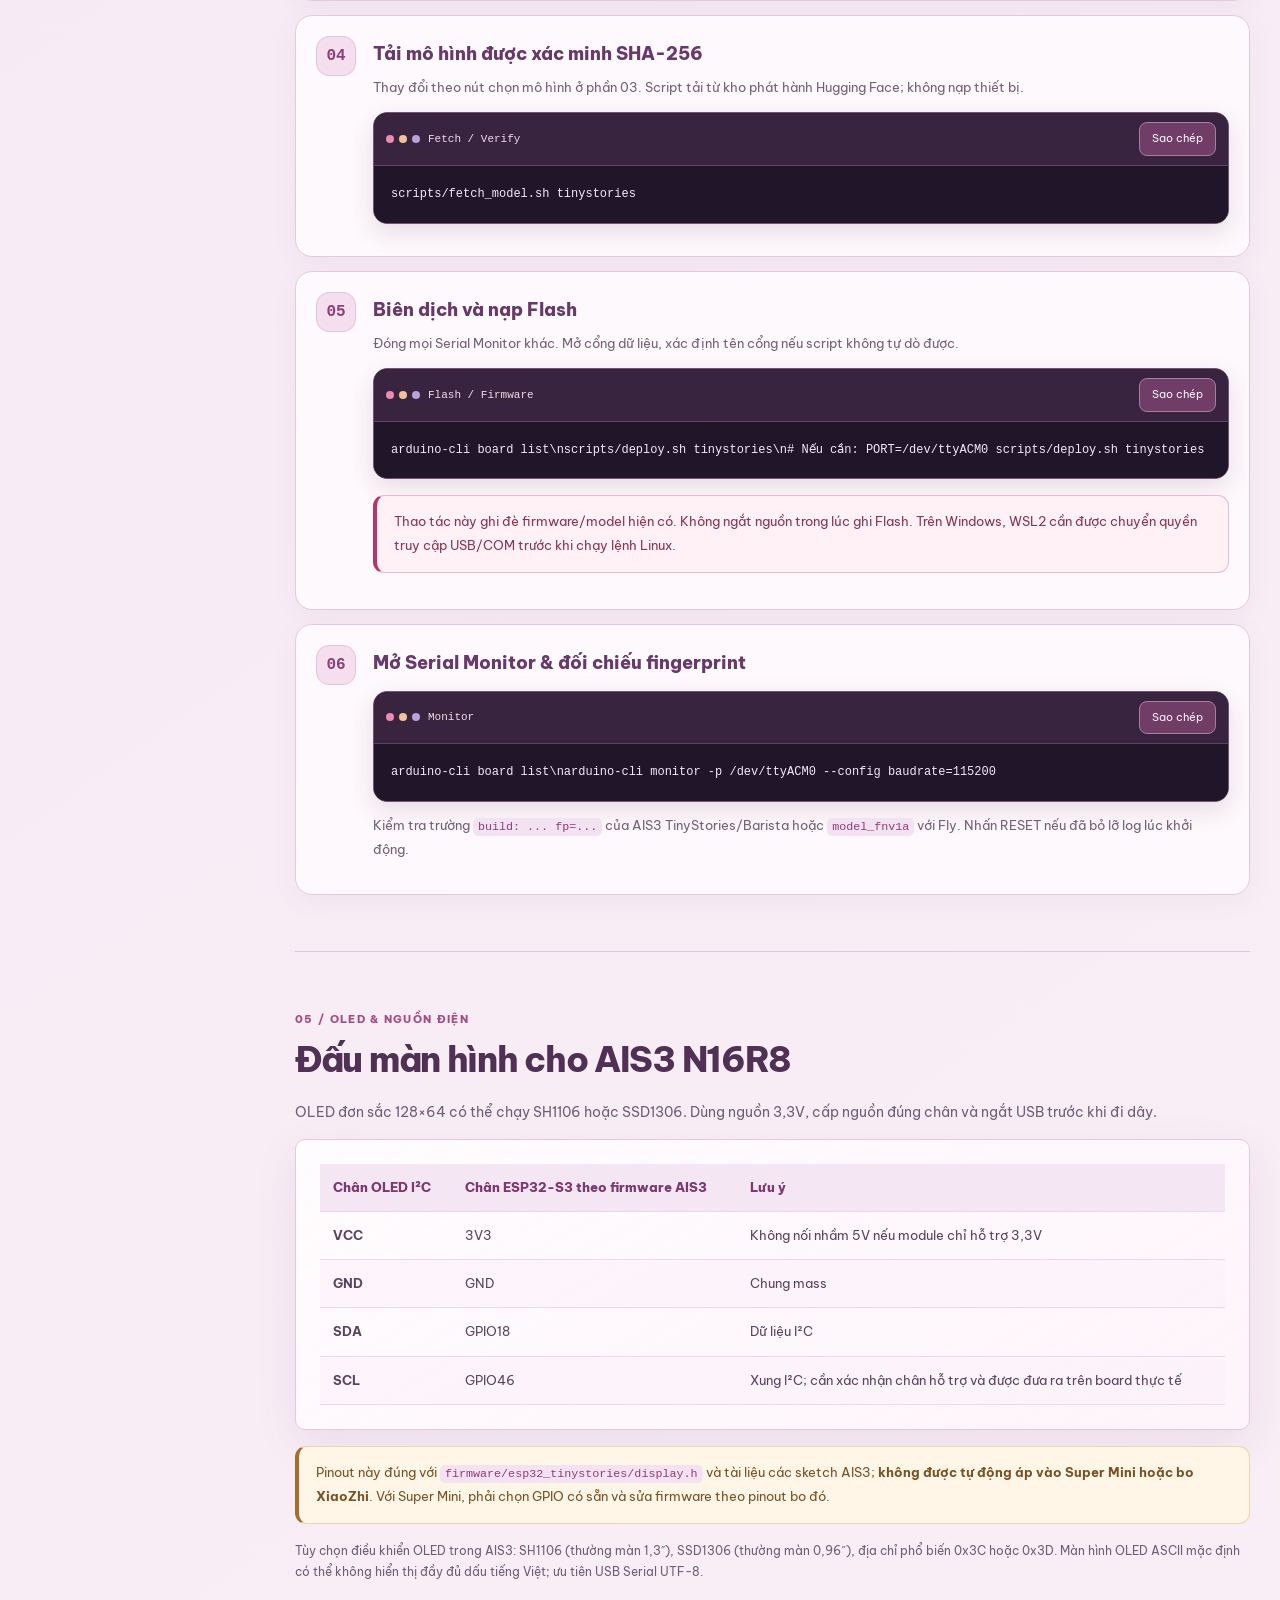
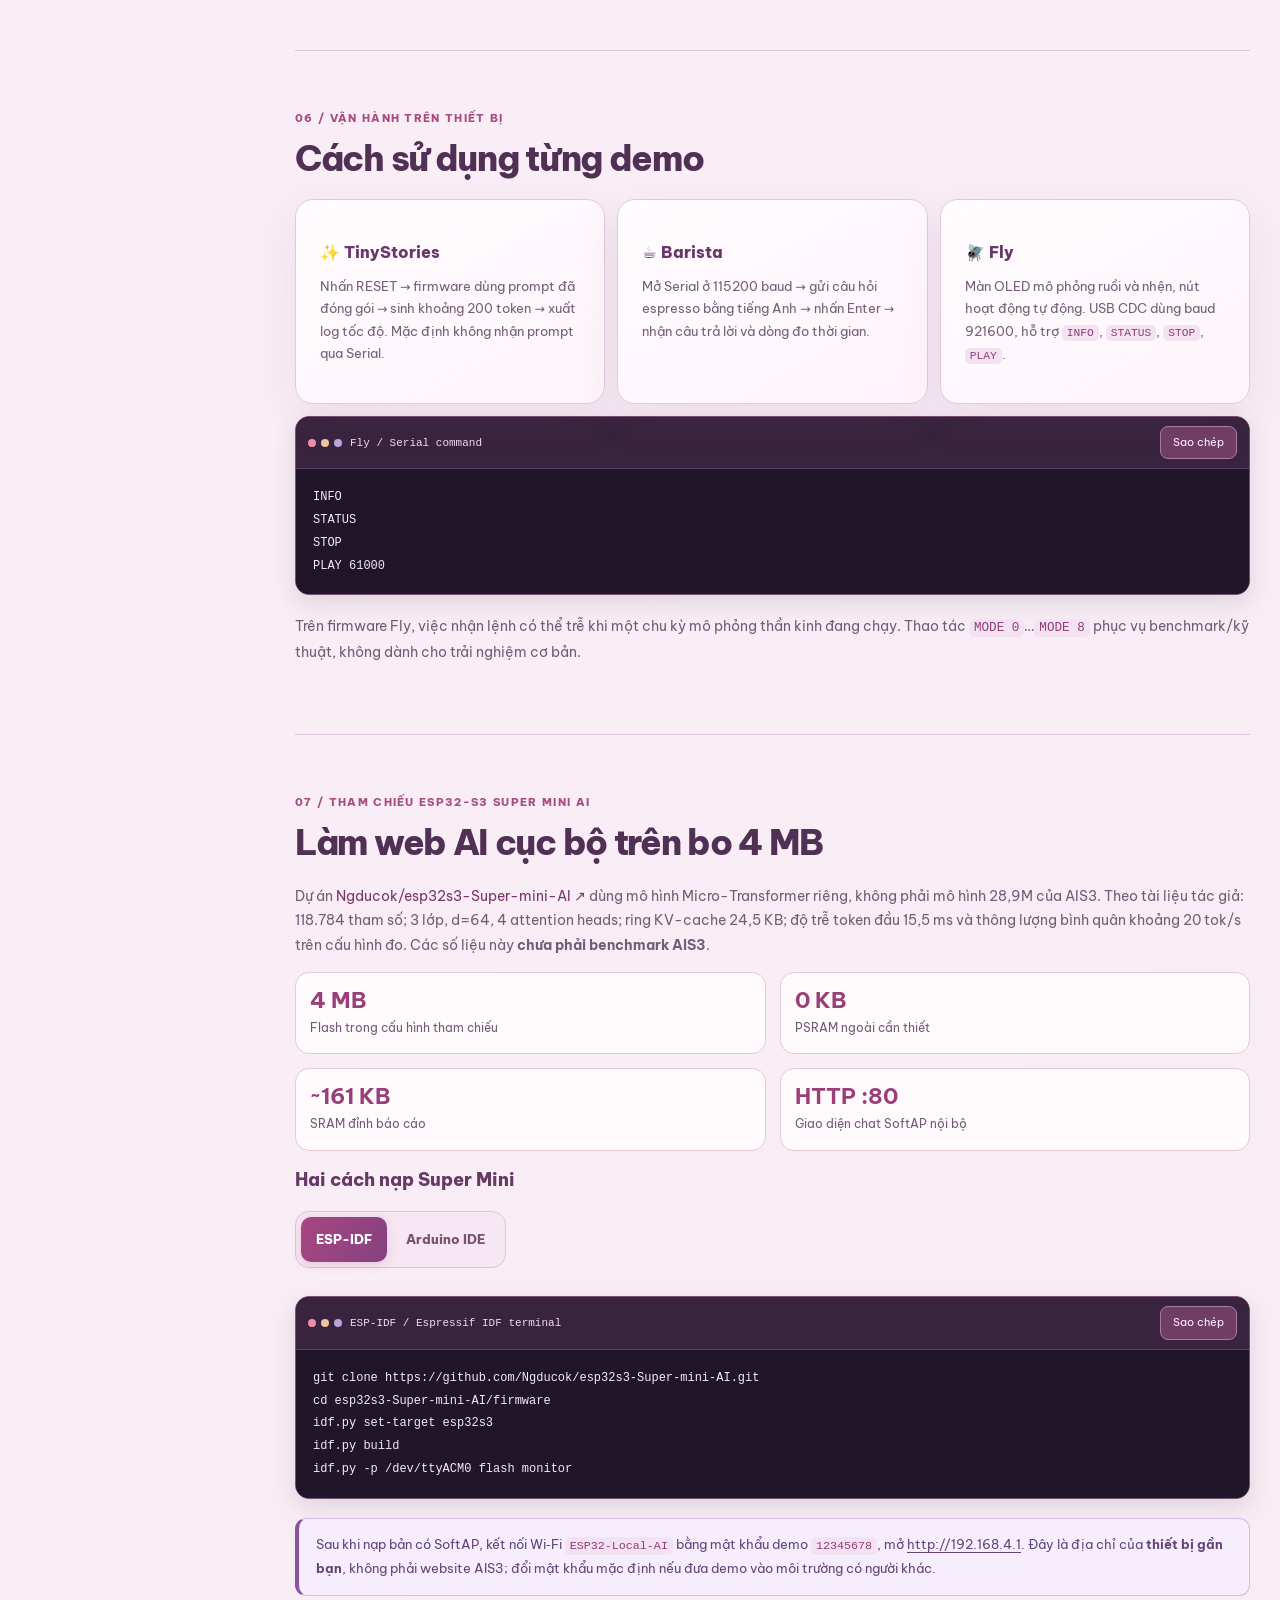
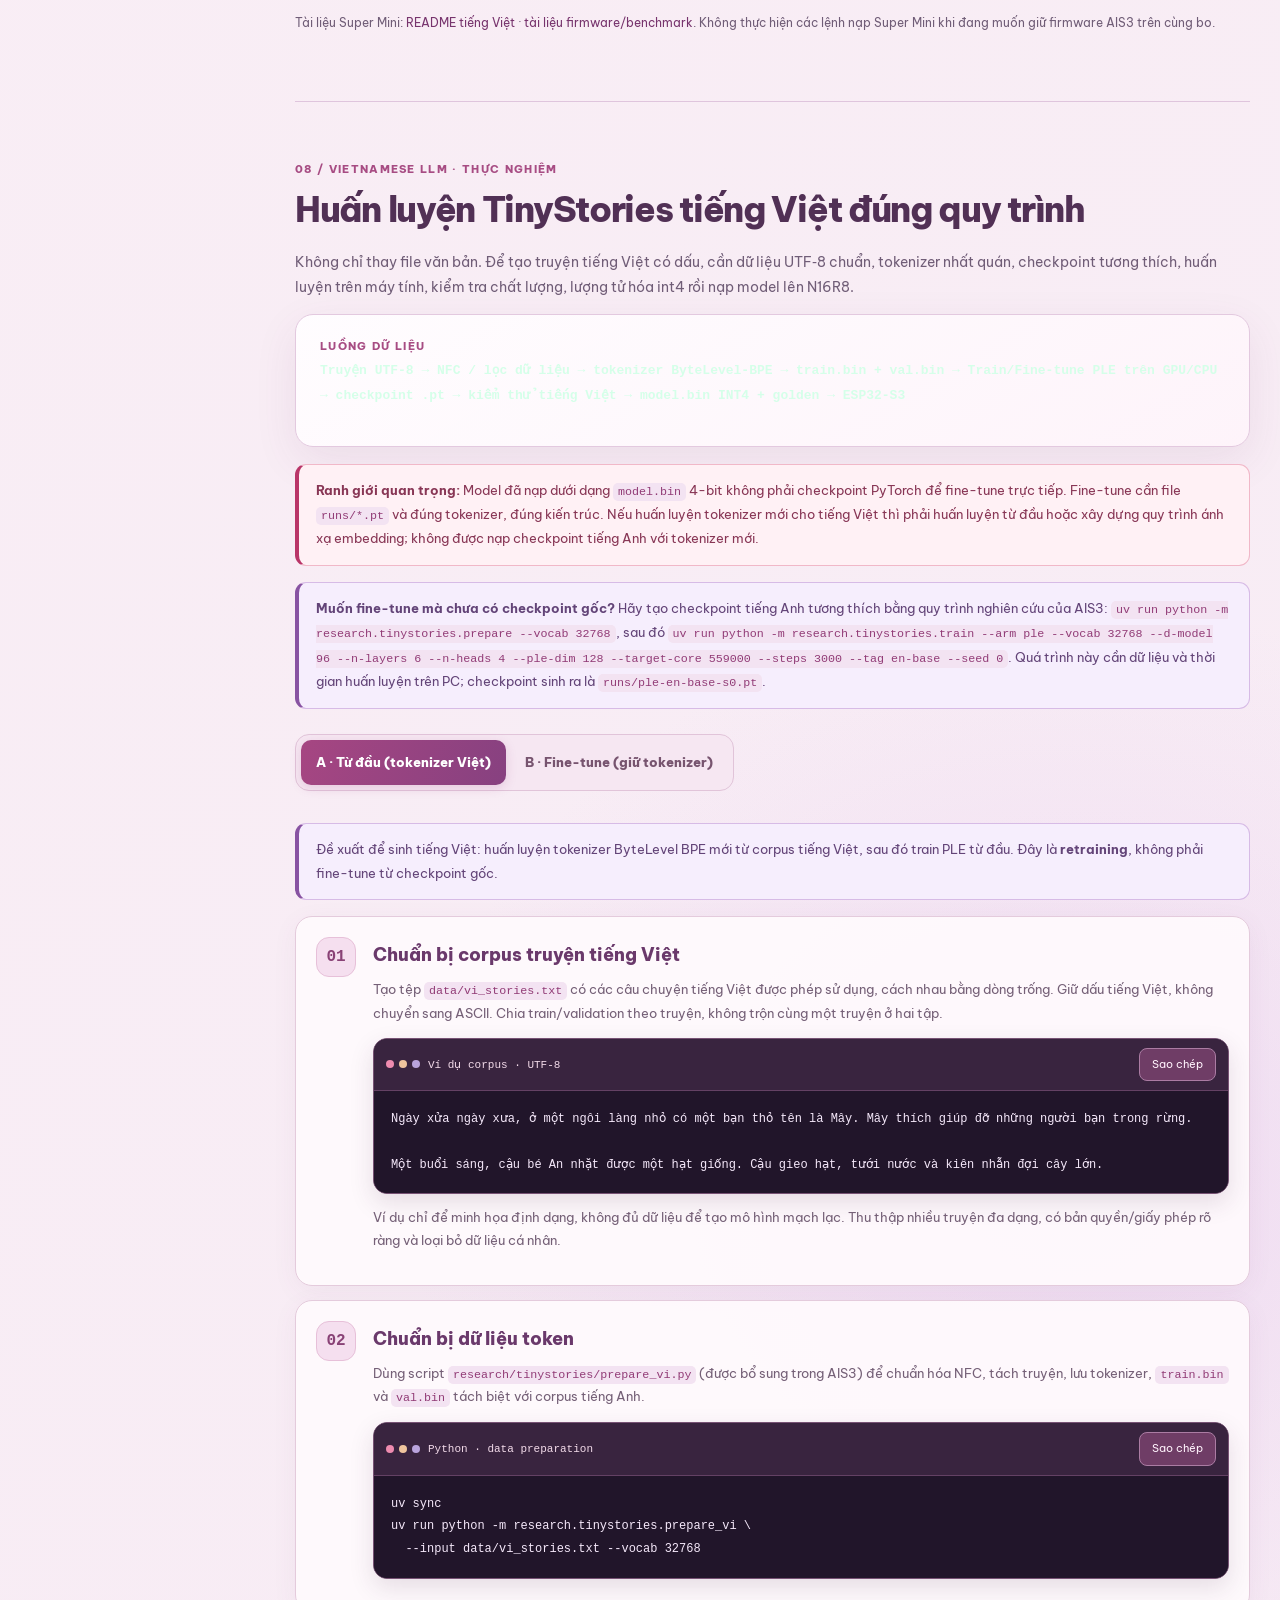
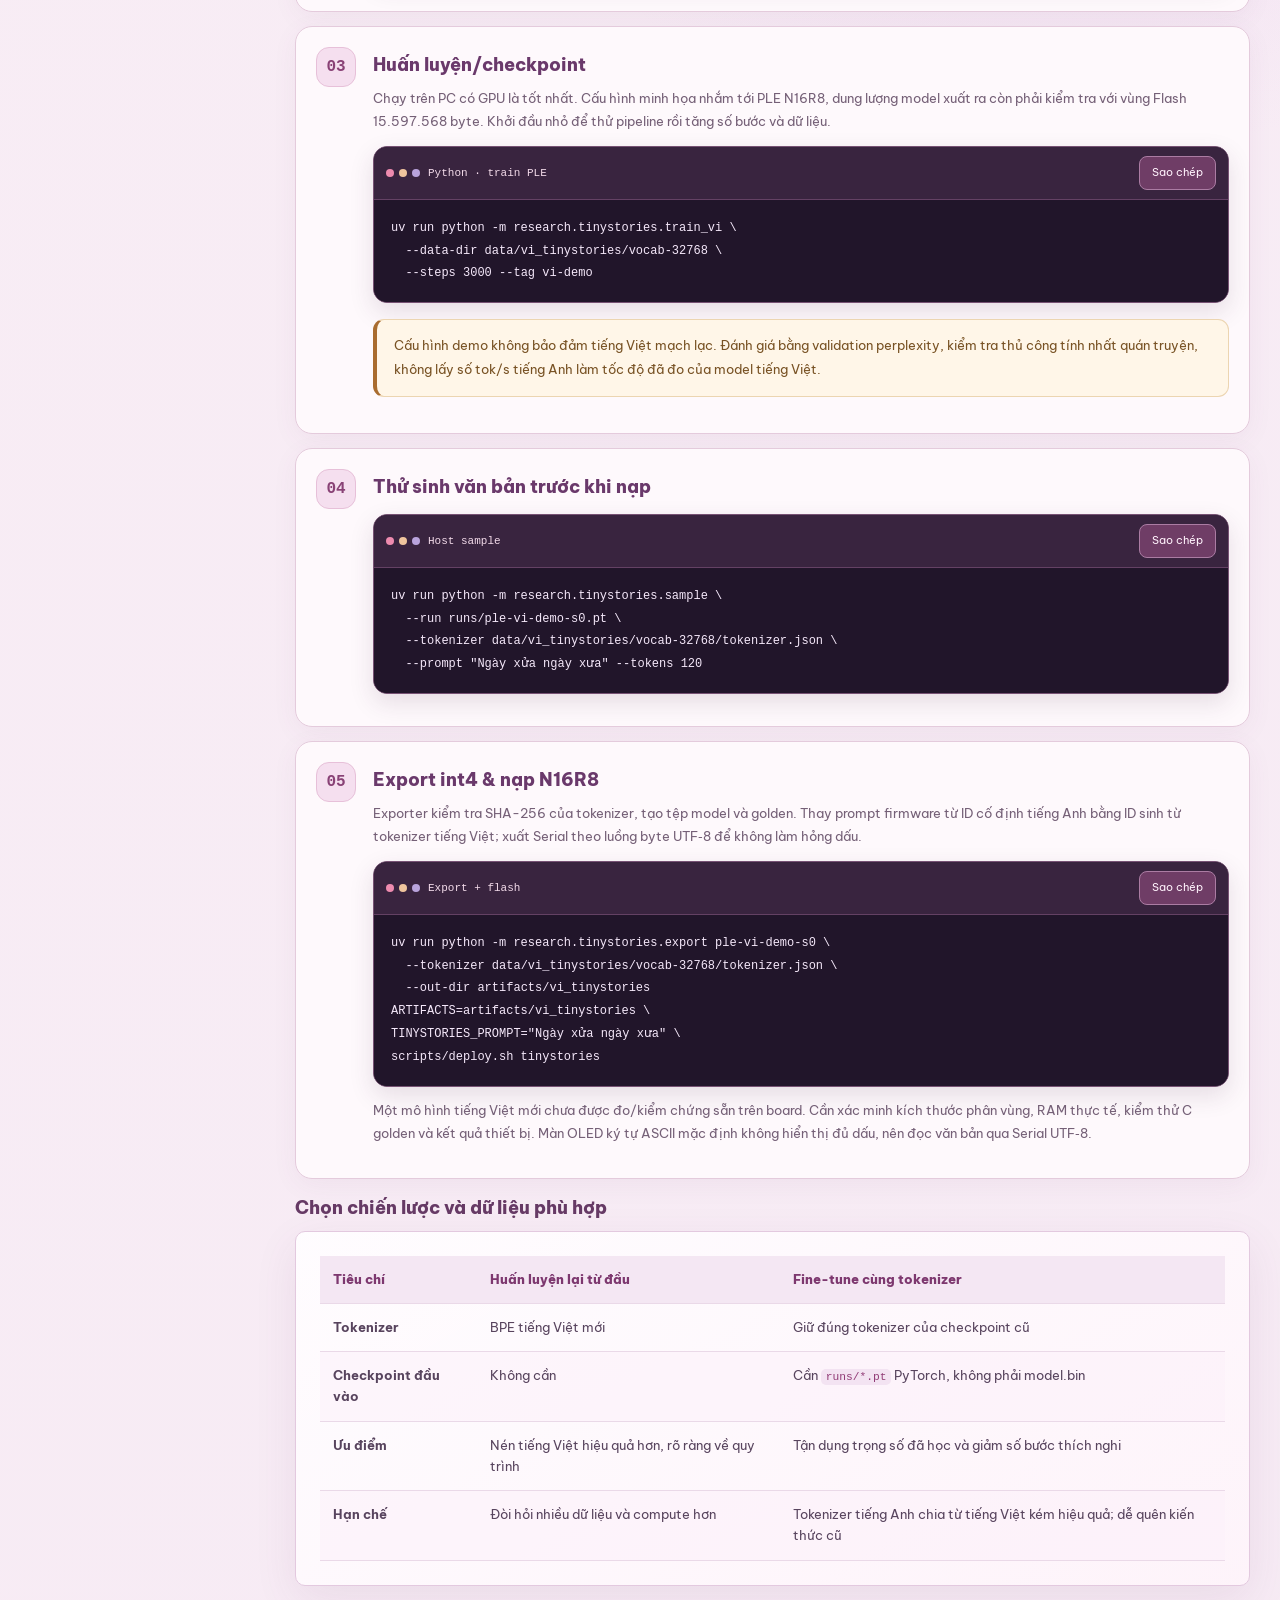
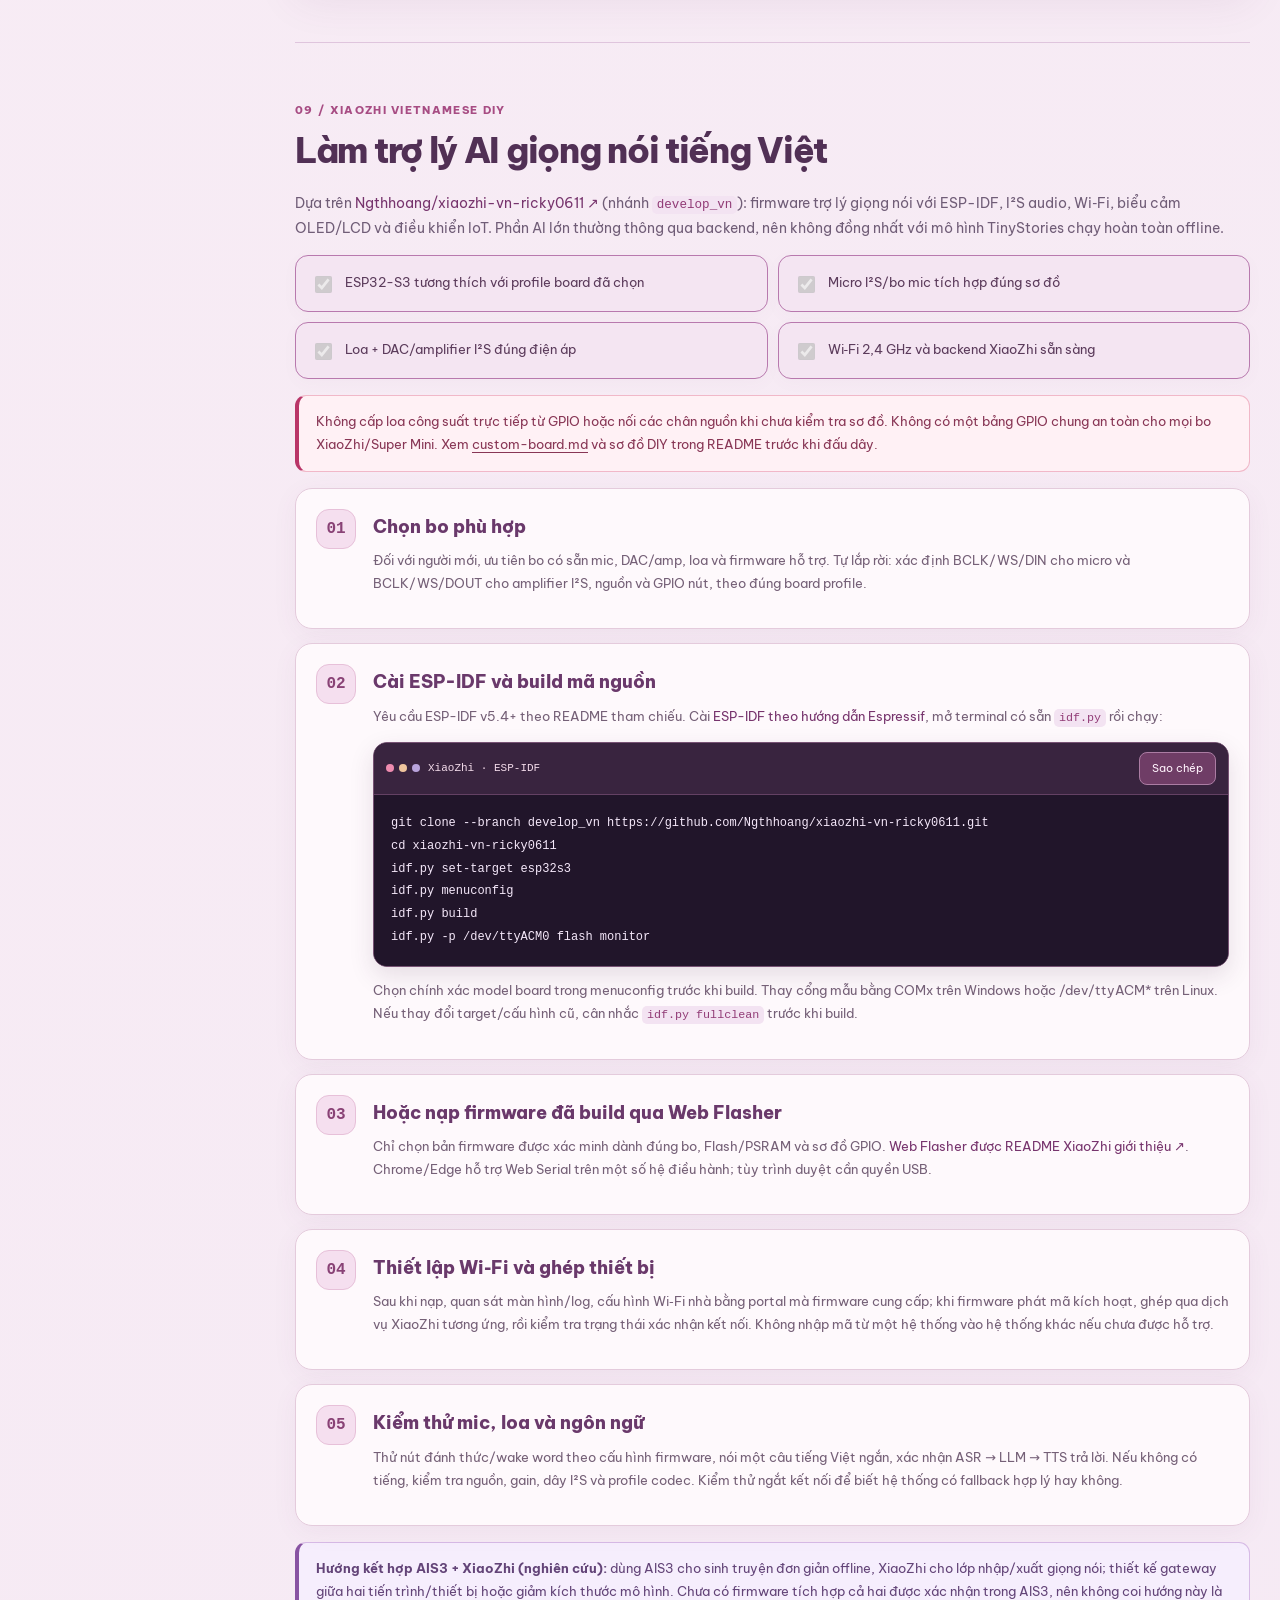
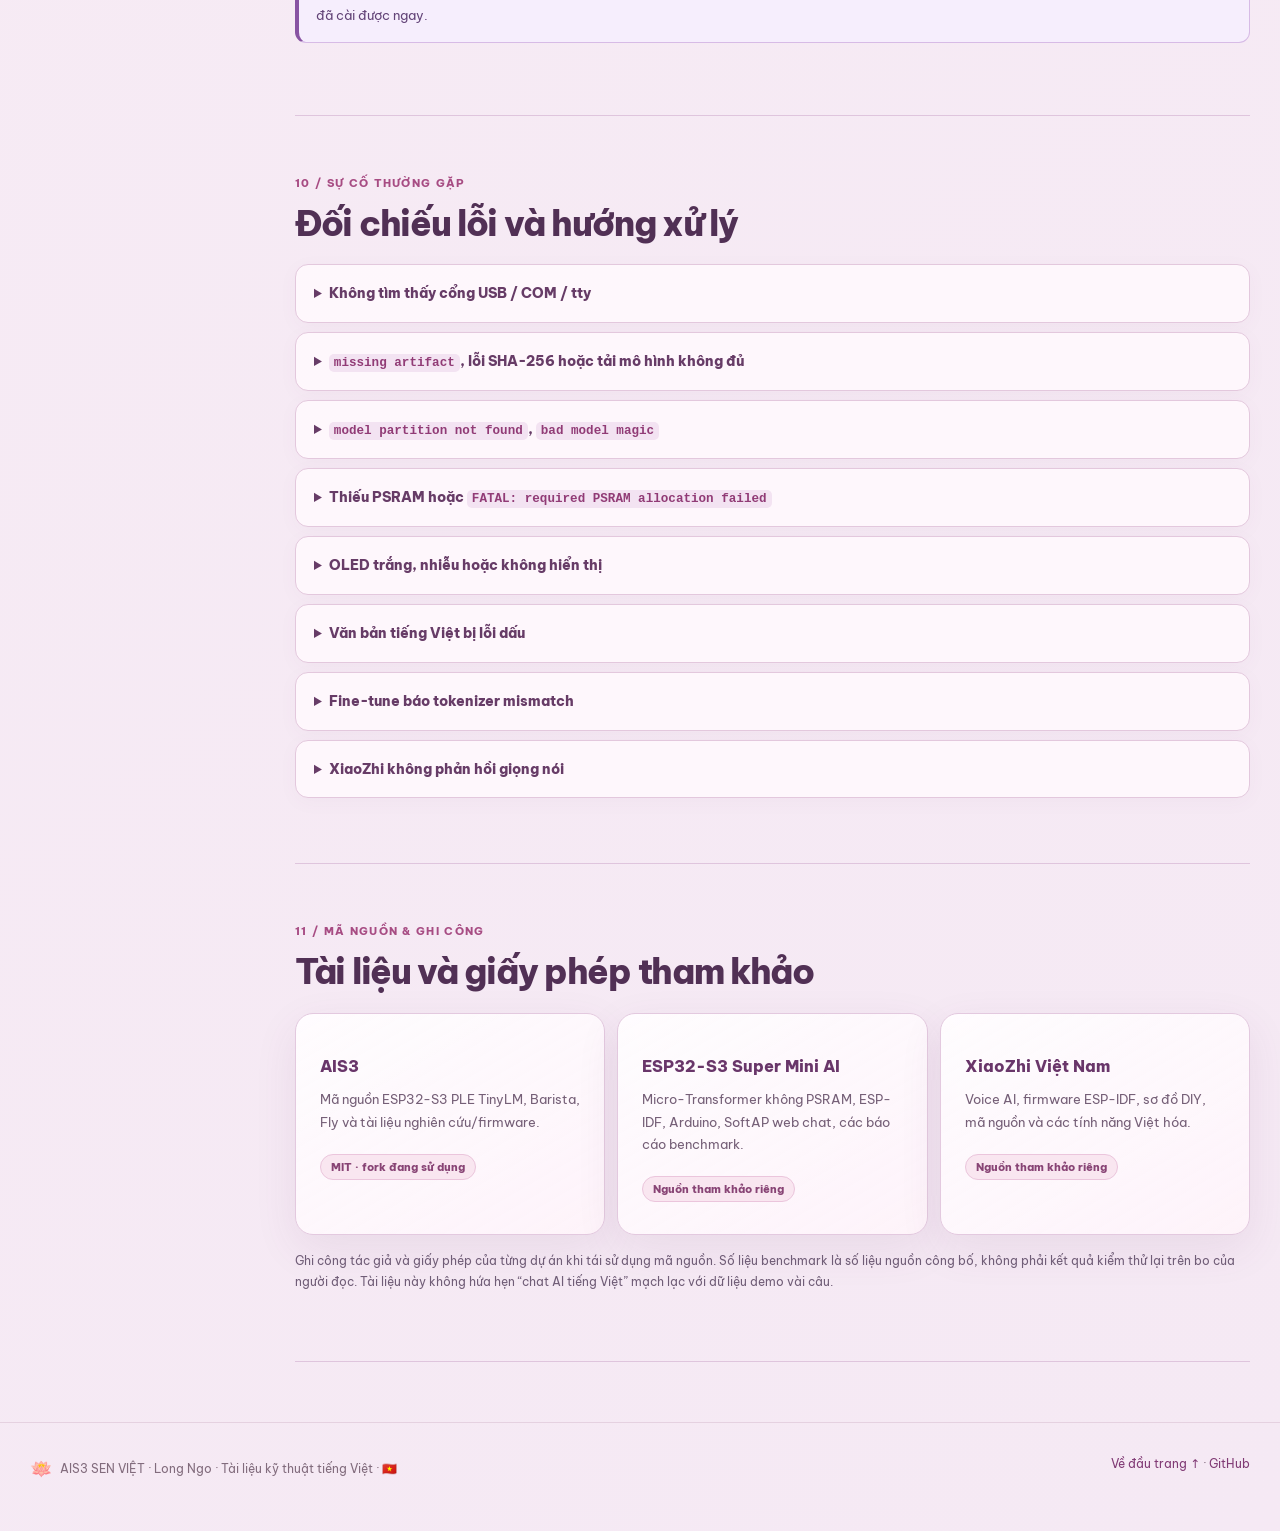
==== commit 2dfe431e: "design: Vietnamese lotus-pink UI with flag icon, floral hero and mobile navigation" ====
--- a/docs/index.html
+++ b/docs/index.html
@@ -2,14 +2,24 @@
 <html lang="vi"><head>
 <meta charset="utf-8"><meta name="viewport" content="width=device-width,initial-scale=1">
 <meta name="description" content="AIS3 Lab: hướng dẫn kỹ thuật ESP32-S3, cài đặt TinyStories/Barista/Fly, mô hình Super Mini, huấn luyện TinyStories tiếng Việt và DIY XiaoZhi.">
-<title>AIS3 Lab | Hướng dẫn ESP32-S3 AI · TinyStories Việt · XiaoZhi</title>
+<title>AIS3 Sen Việt | ESP32-S3 AI · Hướng dẫn cài đặt, huấn luyện & DIY</title>
+<meta name="theme-color" content="#f4e6f4">
+<meta property="og:title" content="AIS3 Sen Việt – AI trên chip nhỏ">
+<meta property="og:description" content="Trang hướng dẫn ESP32-S3 AI bằng tiếng Việt với thiết kế tím sen hồng, cài đặt, TinyStories Việt, Super Mini và XiaoZhi DIY.">
+<link rel="preconnect" href="https://fonts.googleapis.com">
+<link rel="preconnect" href="https://fonts.gstatic.com" crossorigin>
+<link href="https://fonts.googleapis.com/css2?family=Be+Vietnam+Pro:wght@400;500;600;700;800&display=swap" rel="stylesheet">
 <style>
 :root{--bg:#080e19;--surface:#111d2e;--panel:#152236;--edge:#30445b;--ink:#f0f6ff;--mute:#a7bfd3;--green:#8af5d0;--sky:#8ddcff;--amber:#ffd28b;--red:#ffa8a6}*{box-sizing:border-box}html{scroll-behavior:smooth;scroll-padding-top:80px}body{margin:0;font:15px/1.66 system-ui,-apple-system,"Segoe UI",sans-serif;color:var(--ink);background:radial-gradient(ellipse 72vw 44vw at 95% 0,#18364a,transparent 70%),var(--bg)}a{color:var(--sky);text-decoration:none}a:hover{text-decoration:underline}button,select{font:inherit}button{cursor:pointer}button:focus-visible,a:focus-visible,select:focus-visible{outline:2px solid var(--green);outline-offset:3px}.wrap{max-width:1320px;padding:0 26px;margin:auto}.head{position:sticky;top:0;z-index:10;background:#080e19ef;backdrop-filter:blur(12px);border-bottom:1px solid #283e54}.head .wrap{display:flex;align-items:center;gap:16px;min-height:67px}.brand{display:flex;align-items:center;color:#fff!important;font-weight:850;font-size:19px;letter-spacing:.03em}.logo{display:grid;place-items:center;width:36px;height:36px;margin-right:10px;border:1px solid var(--green);border-radius:9px;background:#163d45;color:var(--green);font:800 13px monospace}.head nav{display:flex;gap:22px;margin-left:auto}.head nav a{color:#bed2e6;font-size:13px}.btn{border:1px solid #426079;background:#192d43;border-radius:10px;padding:9px 15px;color:#e8f6ff!important;display:inline-flex;align-items:center;gap:8px;font-weight:700;font-size:13px;text-decoration:none!important}.btn.primary{border-color:#a6f6d6;background:#a6f6d6;color:#09211c!important}.btn:hover{filter:brightness(1.12)}.hero{padding:62px 0 40px;display:grid;grid-template-columns:1.2fr .8fr;gap:38px;align-items:center}.eyebrow{font:bold 12px monospace;letter-spacing:.15em;color:var(--green);text-transform:uppercase}.hero h1{font-size:clamp(41px,5.6vw,71px);line-height:1.08;letter-spacing:-.055em;max-width:780px;margin:14px 0 17px}.hero h1 em{font-style:normal;color:var(--green)}.lead{color:#c1d3e6;font-size:17px;max-width:660px}.actions{display:flex;flex-wrap:wrap;gap:10px;margin:25px 0}.board{border:1px solid #476276;background:radial-gradient(circle at 50% 20%,#24576a,#122233 62%);border-radius:24px;min-height:290px;position:relative;display:grid;place-items:center;overflow:hidden}.board:before{content:"";position:absolute;inset:0;background-image:linear-gradient(#b8ffee10 1px,transparent 1px),linear-gradient(90deg,#b8ffee10 1px,transparent 1px);background-size:27px 27px}.board .pcb{position:relative;background:#1a3441;padding:24px 17px 17px;border:2px solid #8baeb0;border-radius:12px;box-shadow:14px 14px 0 #091722,0 20px 50px #0007;transform:rotate(-5deg);width:225px;text-align:center}.pcb:before,.pcb:after{content:"";position:absolute;left:8px;right:8px;height:7px;background:repeating-linear-gradient(90deg,#d3bd7c 0 9px,transparent 9px 18px)}.pcb:before{top:-9px}.pcb:after{bottom:-9px}.chip{border:2px solid #9aadb9;border-radius:6px;background:linear-gradient(130deg,#78909a,#3c5260);font:800 20px/1.3 monospace;padding:25px 5px}.pcb small{display:block;font:11px monospace;color:#b7fae1;margin-top:17px}.board .corner{position:absolute;font:10px monospace;color:#9affdb;z-index:1}.board .tl{left:18px;top:17px}.board .br{right:18px;bottom:15px}.stats{display:grid;grid-template-columns:repeat(4,1fr);gap:12px;margin:14px 0 62px}.stat{background:#101c2b;border:1px solid #2e4255;border-radius:14px;padding:19px 20px}.stat strong{font-size:25px;letter-spacing:-.035em;color:var(--green);display:block;line-height:1.25}.stat span{font-size:12px;color:var(--mute)}.layout{display:grid;grid-template-columns:220px minmax(0,1fr);gap:36px}.sidebar{position:sticky;top:92px;align-self:start}.sidebar b{font:12px monospace;color:#88a5ba;letter-spacing:.1em;text-transform:uppercase;display:block;margin-bottom:11px}.sidebar a{display:block;padding:9px 12px;border-left:2px solid #37516b;color:#b4c8d7;font-size:13px}.sidebar a:hover,.sidebar a.active{border-left-color:var(--green);background:#1a2b3c;color:#e4fff3;text-decoration:none}.sidebar .aside{border:1px solid #34566a;padding:15px;border-radius:12px;margin-top:22px;color:#b8cfdf;font-size:12px}.block{padding:0 0 50px;margin-bottom:52px;border-bottom:1px solid #283a4e;scroll-margin-top:89px}.kicker{font:800 11px monospace;letter-spacing:.12em;color:var(--green);text-transform:uppercase}.block h2{font-size:clamp(27px,3.1vw,37px);line-height:1.16;letter-spacing:-.035em;margin:9px 0 13px}.block>p{color:var(--mute)}h3{font-size:18px;margin:13px 0 7px}h4{margin:18px 0 8px}p{margin:.5em 0 1em}.muted{color:var(--mute)}.small{font-size:12px}.cards{display:grid;grid-template-columns:repeat(3,1fr);gap:12px}.card,.panel{border:1px solid #334b60;background:linear-gradient(140deg,#142237,#101b2b);border-radius:15px;padding:22px}.card .emoji{font-size:25px}.card h3{font-size:16px;margin:7px 0}.card p{font-size:13px;color:#b2c5d6}.mini{display:inline-block;padding:3px 9px;border:1px solid #437369;color:#9bffe0;border-radius:40px;font:11px monospace;margin-bottom:8px}.notice{border-left:3px solid var(--amber);background:#3f342042;color:#f5e0c3;padding:12px 16px;border-radius:0 10px 10px 0;margin:16px 0;font-size:13px}.notice.good{border-color:var(--green);background:#1a4d3c48;color:#c9ffeb}.notice.blue{border-color:var(--sky);background:#16415a55;color:#d1eefa}.notice.red{border-color:var(--red);background:#502e3348;color:#f4cecd}.table-scroll{overflow-x:auto}table{border-collapse:collapse;width:100%;font-size:13px;min-width:600px}th,td{text-align:left;padding:12px;border-bottom:1px solid #34495c;vertical-align:top}th{color:#a5f0d2;font-weight:750}td{color:#d4e2f0}td:first-child{font-weight:700}.tabs{display:inline-flex;flex-wrap:wrap;gap:5px;background:#0b1726;border:1px solid #36536b;padding:5px;border-radius:12px;margin:9px 0 16px}.tab{border:0;background:transparent;padding:9px 14px;border-radius:9px;color:#b9cfe0;font-weight:750;font-size:13px}.tab[aria-selected=true]{color:#09261d;background:#9cf1d1}.twocol{display:grid;grid-template-columns:1.2fr .8fr;gap:16px}.terminal{background:#07111e;border:1px solid #3b5469;border-radius:13px;overflow:hidden;margin:12px 0 19px}.terminal .bar{background:#182a3d;border-bottom:1px solid #344b61;display:flex;align-items:center;padding:8px 12px;gap:8px}.dots{display:inline-flex;gap:5px}.dots i{display:block;width:8px;height:8px;border-radius:50%;background:#fb8177}.dots i:nth-child(2){background:#ffcd7a}.dots i:nth-child(3){background:#87e4ad}.bar span{font:11px monospace;color:#b4cee0}.bar button{margin-left:auto;padding:4px 10px;border:1px solid #4b687d;border-radius:6px;color:#d7f3ff;background:#244058;font-size:11px}.terminal pre{margin:0;padding:17px;overflow-x:auto;white-space:pre-wrap;overflow-wrap:anywhere;color:#d5ffe9;font:12.4px/1.65 ui-monospace,Consolas,monospace;max-height:520px;overflow-y:auto}.steps{display:grid;gap:14px}.step{display:grid;grid-template-columns:41px 1fr;gap:13px;background:#111e2e;border:1px solid #30465a;border-radius:14px;padding:18px}.step .num{height:37px;width:37px;display:grid;place-items:center;border:1px solid #518e86;border-radius:9px;color:#b5ffe7;font:bold 16px monospace}.step h3{margin:2px 0 6px}.step p{font-size:13px;color:var(--mute)}.step .terminal{margin:12px 0}.checkgrid{display:grid;grid-template-columns:1fr 1fr;gap:10px}.checkgrid label{padding:15px;border:1px solid #365166;border-radius:12px;background:#142437;display:flex;align-items:start;gap:10px;cursor:pointer;font-size:13px}.checkgrid input{margin-top:5px;accent-color:#8ef5ce;min-width:17px;min-height:17px}.progress{height:8px;background:#22374c;border-radius:60px;overflow:hidden;margin:13px 0 4px}.progress i{display:block;background:linear-gradient(90deg,#6dded6,#b0f4b9);height:100%;width:0;transition:width .2s}.info-grid{display:grid;grid-template-columns:repeat(2,1fr);gap:14px}.metric{border:1px solid #3a5369;padding:14px;border-radius:11px;background:#142438}.metric strong{display:block;color:var(--green);font-size:22px;line-height:1.25}.metric span{font-size:12px;color:#a4c0d1}details{border:1px solid #344a61;border-radius:11px;margin:9px 0;background:#121f2f}details summary{padding:13px 16px;cursor:pointer;font-weight:750;font-size:14px}details p{padding:0 16px 12px;color:#b9cddd;font-size:13px}.footer{padding:30px 0 60px;color:#93a9ba;font-size:12px;display:flex;justify-content:space-between;gap:12px;flex-wrap:wrap}@media(max-width:1030px){.head nav{gap:12px}.wrap{padding:0 17px}.layout{grid-template-columns:170px minmax(0,1fr);gap:18px}}@media(max-width:800px){.sidebar,.head nav{display:none}.hero{grid-template-columns:1fr;gap:12px;padding:35px 0}.board{min-height:220px}.layout{display:block}.stats,.cards{grid-template-columns:repeat(2,1fr)}.twocol{grid-template-columns:1fr}}@media(max-width:540px){.hero h1{font-size:41px}.stats,.cards,.checkgrid,.info-grid{grid-template-columns:1fr}.stat{padding:14px}.panel,.card{padding:17px}.step{padding:12px;grid-template-columns:34px 1fr;gap:9px}.step .num{width:31px;height:31px}.terminal pre{font-size:11px;padding:11px}.tab{padding:8px 10px}.board{min-height:190px}.pcb{transform:rotate(-4deg) scale(.8)}}@media(prefers-reduced-motion:reduce){html{scroll-behavior:auto}.progress i{transition:none}}
-</style></head>
+</style>
+<link rel="stylesheet" href="./lotus-theme.css">
+</head>
 <body>
-<header class="head"><div class="wrap"><a class="brand" href="#top"><span class="logo">AI</span> AIS3 <span class="muted small">&nbsp;/ HARDWARE LAB</span></a><nav aria-label="Điều hướng"><a href="#hardware">Phần cứng</a><a href="#install">Cài AIS3</a><a href="#supermini">Super Mini</a><a href="#vietnamese">Tiếng Việt</a><a href="#xiaozhi">DIY XiaoZhi</a><a href="#troubleshoot">Xử lý lỗi</a></nav><a class="btn" href="https://github.com/xulytiengviet/AIS3" target="_blank" rel="noopener">Mã nguồn ↗</a></div></header>
-<main class="wrap">
-<section class="hero" id="top"><div><div class="eyebrow">ESP32-S3 · Local AI · Nghiên cứu & DIY</div><h1>AI trên chip nhỏ.<br><em>Tự lắp. Tự chạy. Tự huấn luyện.</em></h1><p class="lead">Hướng dẫn tiếng Việt từ A–Z cho AIS3: chạy mô hình ngôn ngữ ngay trên ESP32-S3, tìm hiểu Super Mini 4 MB không PSRAM, đào tạo mô hình truyện kể tiếng Việt và làm trợ lý giọng nói XiaoZhi.</p><div class="actions"><a class="btn primary" href="#install">Bắt đầu cài đặt ↓</a><a class="btn" href="#vietnamese">Huấn luyện tiếng Việt</a><a class="btn" href="#xiaozhi">DIY XiaoZhi</a></div><div class="small muted">Hướng dẫn tham chiếu ba repository mã nguồn mở. Đây là trang tài liệu, không phải thiết bị giả lập có thể nạp chip từ xa.</div></div><div class="board" aria-label="Minh họa vi điều khiển ESP32-S3"><span class="corner tl">● EDGE AI / OFFLINE RUNTIME</span><div class="pcb"><div class="chip">ESP32-S3<br><small style="color:#eef9ff;font-size:12px">Xtensa LX7 × 2</small></div><small>FLASH ◦ PSRAM ◦ SRAM</small></div><span class="corner br">DIY / SERIAL / I²C / Wi-Fi</span></div></section>
+<a class="skip-link" href="#main-content">Đi tới nội dung hướng dẫn</a>
+<header class="head"><div class="wrap"><a class="brand" href="#top"><span class="logo"><svg xmlns="http://www.w3.org/2000/svg" width="27" height="27" viewBox="0 0 64 64" aria-hidden="true"><path d="M32 48C18 35 18 23 32 8c14 15 14 27 0 40Z" fill="#b14c89"/><path d="M30 47C13 45 7 35 9 18c16 7 22 17 21 29Z" fill="#d47fa8"/><path d="M34 47c17-2 23-12 21-29-16 7-22 17-21 29Z" fill="#d47fa8"/><path d="M28 52C13 56 4 49 3 36c12-1 22 5 25 16ZM36 52c15 4 24-3 25-16-12-1-22 5-25 16Z" fill="#e9abc9"/><path d="M19 56h26" fill="none" stroke="#9b5689" stroke-linecap="round" stroke-width="3"/></svg></span> AIS3 <span class="muted small">&nbsp;/ SEN VIỆT LAB</span></a><nav aria-label="Điều hướng"><a href="#hardware">Phần cứng</a><a href="#install">Cài AIS3</a><a href="#supermini">Super Mini</a><a href="#vietnamese">Tiếng Việt</a><a href="#xiaozhi">DIY XiaoZhi</a><a href="#troubleshoot">Xử lý lỗi</a></nav><a class="btn" href="https://github.com/xulytiengviet/AIS3" target="_blank" rel="noopener">Mã nguồn ↗</a></div></header>
+<main class="wrap" id="main-content">
+<section class="hero" id="top"><div><div class="viet-intro"><span class="flag" aria-hidden="true">🇻🇳</span> Hướng dẫn tiếng Việt <span class="separator">•</span> Thiết kế cảm hứng hoa sen</div><div class="eyebrow" style="margin-top:19px">ESP32-S3 · Local AI · Nghiên cứu & DIY</div><h1>AI trên chip nhỏ.<br><em>Tự lắp. Tự chạy. Tự huấn luyện.</em></h1><p class="lead">Hướng dẫn tiếng Việt từ A–Z cho AIS3: chạy mô hình ngôn ngữ ngay trên ESP32-S3, tìm hiểu Super Mini 4 MB không PSRAM, đào tạo mô hình truyện kể tiếng Việt và làm trợ lý giọng nói XiaoZhi.</p><div class="actions"><a class="btn primary" href="#install">Bắt đầu cài đặt ↓</a><a class="btn" href="#vietnamese">Huấn luyện tiếng Việt</a><a class="btn" href="#xiaozhi">DIY XiaoZhi</a></div><div class="small muted">Hướng dẫn tham chiếu ba repository mã nguồn mở. Đây là trang tài liệu, không phải thiết bị giả lập có thể nạp chip từ xa.</div><div class="hero-meta"><a href="#hardware">◈ Chọn đúng bo</a><a href="#models">✦ Khám phá 3 demo</a><a href="#troubleshoot">✧ Xử lý sự cố</a></div></div><div class="board" aria-label="Minh họa ESP32-S3 với hoa sen cách điệu, màu tím sen hồng"><svg class="lotus-symbol" xmlns="http://www.w3.org/2000/svg" viewBox="0 0 240 240" aria-hidden="true"><g stroke="#a55395" stroke-width="2" stroke-linejoin="round"><path d="M120 166C93 120 91 75 120 28c29 47 27 92 0 138Z" fill="#e5a7cf"/><path d="M115 174C65 151 58 109 65 70c39 18 59 53 50 104ZM125 174c50-23 57-65 50-104-39 18-59 53-50 104Z" fill="#f1c3db"/><path d="M108 183C57 188 31 153 29 114c48 5 77 26 79 69ZM132 183c51 5 77-30 79-69-48 5-77 26-79 69Z" fill="#eeb0d2"/><path d="M120 187c-48 0-82-14-103-42 8 51 48 77 103 77s95-26 103-77c-21 28-55 42-103 42Z" fill="#daa0c9"/></g></svg><svg class="lotus-symbol small" xmlns="http://www.w3.org/2000/svg" viewBox="0 0 240 240" aria-hidden="true"><g stroke="#a55395" stroke-width="2" stroke-linejoin="round"><path d="M120 166C93 120 91 75 120 28c29 47 27 92 0 138Z" fill="#e5a7cf"/><path d="M115 174C65 151 58 109 65 70c39 18 59 53 50 104ZM125 174c50-23 57-65 50-104-39 18-59 53-50 104Z" fill="#f1c3db"/><path d="M108 183C57 188 31 153 29 114c48 5 77 26 79 69ZM132 183c51 5 77-30 79-69-48 5-77 26-79 69Z" fill="#eeb0d2"/><path d="M120 187c-48 0-82-14-103-42 8 51 48 77 103 77s95-26 103-77c-21 28-55 42-103 42Z" fill="#daa0c9"/></g></svg><span class="corner tl">✦ VIETNAMESE · EDGE AI</span><div class="board-stamp">🇻🇳 VIỆT NAM <span>NGHIÊN CỨU · DIY</span></div><div class="pcb"><div class="chip">ESP32-S3<br><small style="color:#eef9ff;font-size:12px">Xtensa LX7 × 2</small></div><small>FLASH ◦ PSRAM ◦ SRAM</small></div><span class="corner br">🪷 SEN VIỆT / SERIAL / Wi-Fi</span></div></section>
+<div class="mobile-jump"><label for="jump-section">🪷 CHUYỂN MỤC</label><select id="jump-section" aria-label="Chọn nội dung hướng dẫn"><option value="#overview">01 · Tổng quan</option><option value="#hardware">02 · Phần cứng</option><option value="#models">03 · Mô hình AIS3</option><option value="#install">04 · Cài đặt</option><option value="#wiring">05 · Đấu nối OLED</option><option value="#usage">06 · Cách sử dụng</option><option value="#supermini">07 · Super Mini</option><option value="#vietnamese">08 · Huấn luyện tiếng Việt</option><option value="#xiaozhi">09 · DIY XiaoZhi</option><option value="#troubleshoot">10 · Xử lý lỗi</option><option value="#references">11 · Nguồn tham chiếu</option></select></div>
 <div class="stats"><div class="stat"><strong>28,9M</strong><span>Tham số lưu trữ · AIS3 TinyStories</span></div><div class="stat"><strong>9,88 tok/s</strong><span>AIS3 · kết quả gốc đã công bố</span></div><div class="stat"><strong>119K</strong><span>Tham số · Super Mini micro-LLM</span></div><div class="stat"><strong>3 hướng</strong><span>Offline LLM · Micro-LLM · Voice AI</span></div></div>
 <div class="layout"><aside class="sidebar"><b>Nội dung</b><a href="#overview">01 Tổng quan</a><a href="#hardware">02 Thông số & chọn bo</a><a href="#models">03 Chọn demo AIS3</a><a href="#install">04 Cài đặt AIS3</a><a href="#wiring">05 Đấu nối OLED</a><a href="#usage">06 Cách sử dụng</a><a href="#supermini">07 Super Mini AI</a><a href="#vietnamese">08 TinyStories tiếng Việt</a><a href="#xiaozhi">09 DIY XiaoZhi</a><a href="#troubleshoot">10 Xử lý lỗi</a><a href="#references">11 Nguồn tham chiếu</a><div class="aside">⚠️ Các bản firmware <b>AIS3 N16R8</b>, <b>Super Mini 4MB</b> và <b>XiaoZhi</b> không thay thế được cho nhau. Chọn đúng bo, phân vùng Flash và sơ đồ chân.</div></aside>
 <div>
@@ -91,7 +101,7 @@
 <details><summary>Fine-tune báo tokenizer mismatch</summary><p>Đây là kiểm tra an toàn: phải dùng đúng <code>tokenizer.json</code> gắn với checkpoint bằng SHA-256. Nếu muốn tokenizer Việt mới, huấn luyện lại từ đầu, không cưỡng ép bỏ qua guard.</p></details>
 <details><summary>XiaoZhi không phản hồi giọng nói</summary><p>Kiểm tra Wi‑Fi, máy chủ/activation, mic, amp I²S, nguồn và board profile. Việc ESP32 kết nối Wi‑Fi không xác nhận rằng ASR, TTS và LLM đều hoạt động; kiểm tra log của từng khâu.</p></details></section>
 <section class="block" id="references"><div class="kicker">11 / Mã nguồn & ghi công</div><h2>Tài liệu và giấy phép tham khảo</h2><div class="cards"><a class="card" href="https://github.com/xulytiengviet/AIS3" target="_blank" rel="noopener" style="display:block;color:inherit"><h3>AIS3</h3><p>Mã nguồn ESP32-S3 PLE TinyLM, Barista, Fly và tài liệu nghiên cứu/firmware.</p><span class="mini">MIT · fork đang sử dụng</span></a><a class="card" href="https://github.com/Ngducok/esp32s3-Super-mini-AI" target="_blank" rel="noopener" style="display:block;color:inherit"><h3>ESP32-S3 Super Mini AI</h3><p>Micro-Transformer không PSRAM, ESP-IDF, Arduino, SoftAP web chat, các báo cáo benchmark.</p><span class="mini">Nguồn tham khảo riêng</span></a><a class="card" href="https://github.com/Ngthhoang/xiaozhi-vn-ricky0611" target="_blank" rel="noopener" style="display:block;color:inherit"><h3>XiaoZhi Việt Nam</h3><p>Voice AI, firmware ESP-IDF, sơ đồ DIY, mã nguồn và các tính năng Việt hóa.</p><span class="mini">Nguồn tham khảo riêng</span></a></div><p class="small muted" style="margin-top:15px">Ghi công tác giả và giấy phép của từng dự án khi tái sử dụng mã nguồn. Số liệu benchmark là số liệu nguồn công bố, không phải kết quả kiểm thử lại trên bo của người đọc. Tài liệu này không hứa hẹn “chat AI tiếng Việt” mạch lạc với dữ liệu demo vài câu.</p></section>
-</div></div></main><footer class="wrap footer"><span>AIS3 LAB · Long Ngo · Tài liệu kỹ thuật tiếng Việt</span><span><a href="#top">Về đầu trang ↑</a> · <a href="https://github.com/xulytiengviet/AIS3" target="_blank" rel="noopener">GitHub</a></span></footer>
+</div></div></main><footer class="wrap footer"><span class="viet-footer"><span class="lotus" aria-hidden="true">🪷</span> AIS3 SEN VIỆT · Long Ngo · Tài liệu kỹ thuật tiếng Việt · 🇻🇳</span><span><a href="#top">Về đầu trang ↑</a> · <a href="https://github.com/xulytiengviet/AIS3" target="_blank" rel="noopener">GitHub</a></span></footer>
 <script>
 (()=>{'use strict';
 const $=s=>document.querySelector(s), $$=s=>[...document.querySelectorAll(s)];
@@ -117,7 +127,9 @@
 $$('[data-train]').forEach(b=>b.addEventListener('click',()=>{strategy=b.dataset.train;renderTrain()}));
 $$('[data-copy]').forEach(b=>b.addEventListener('click',async()=>{let el=document.getElementById(b.dataset.copy);if(!el)return;try{await navigator.clipboard.writeText(el.textContent);let old=b.textContent;b.textContent='Đã sao chép ✓';setTimeout(()=>b.textContent=old,1600)}catch(e){b.textContent='Chọn và sao chép thủ công'}}));
 const c=$$('#checkgrid input');c.forEach(x=>x.addEventListener('change',()=>{let n=c.filter(x=>x.checked).length;$('#progress').style.width=(100*n/c.length)+'%';$('#progress-label').textContent=n+'/'+c.length+' mục đã đánh dấu · Không lưu lên máy chủ.'}));
-const observer=new IntersectionObserver(es=>{for(let e of es)if(e.isIntersecting){$$('.sidebar a').forEach(a=>a.classList.toggle('active',a.hash==='#'+e.target.id))}},{rootMargin:'-100px 0px -65% 0px'});$$('.block').forEach(s=>observer.observe(s));
+const mobileJump=$('#jump-section');
+if(mobileJump){mobileJump.addEventListener('change',()=>{const target=document.querySelector(mobileJump.value);if(target){target.scrollIntoView({behavior:window.matchMedia('(prefers-reduced-motion: reduce)').matches?'auto':'smooth',block:'start'});}})}
+const observer=new IntersectionObserver(es=>{for(let e of es)if(e.isIntersecting){$$('.sidebar a').forEach(a=>a.classList.toggle('active',a.hash==='#'+e.target.id)); if(mobileJump&&mobileJump.value!=='#'+e.target.id){mobileJump.value='#'+e.target.id; } /* sync mobile navigation */ $('a.nonexistent').forEach(a=>a.classList.toggle('active',false))}},{rootMargin:'-100px 0px -65% 0px'});$$('.block').forEach(s=>observer.observe(s));
 renderModel();renderOS();renderSuper();renderTrain();
 })();
 </script></body></html>
--- a/docs/lotus-theme.css
+++ b/docs/lotus-theme.css
@@ -0,0 +1,527 @@
+/*
+ * AIS3 · Sen Việt UI (v2)
+ * Theme: gentle lotus-purple & rosy-pink, Vietnamese-inspired editorial design.
+ * Intentional contrast: ink/plum on light panels, light text on terminal plum.
+ * All content, functionality and device procedures remain in docs/index.html.
+ */
+:root {
+  color-scheme: light;
+  --bg: #f5ecf7;
+  --surface: #fff9fd;
+  --panel: #fff7fb;
+  --edge: #e1c9e0;
+  --ink: #3e254a;
+  --mute: #705d77;
+  --green: #893a71;
+  --sky: #783c79;
+  --amber: #a86524;
+  --red: #aa3155;
+  --pink: #ce578f;
+  --pink-deep: #ae417b;
+  --orchid: #9562b0;
+  --light-rose: #fbe1ed;
+  --light-violet: #eddcf4;
+  --shadow: 0 14px 44px rgba(109,56,112,.09);
+}
+html {scroll-padding-top:98px}
+body {
+  color:var(--ink);
+  font-family:"Be Vietnam Pro","Segoe UI",system-ui,-apple-system,sans-serif;
+  font-size:14px;
+  line-height:1.77;
+  background:
+    radial-gradient(ellipse 920px 760px at 0% 0%,rgba(210,157,208,.44),transparent 73%),
+    radial-gradient(ellipse 900px 1000px at 96% 8%,rgba(255,173,207,.37),transparent 69%),
+    radial-gradient(ellipse 880px 760px at 84% 64%,rgba(222,187,235,.34),transparent 76%),
+    linear-gradient(145deg,#f1e4f5 0%,#f9eef5 46%,#f5e9f4 100%);
+}
+::selection{background:#eeb2d1;color:#452446}
+a{color:#77346d;text-underline-offset:3px}
+a:hover{color:#a23576}
+b,strong{color:inherit}
+button:focus-visible,a:focus-visible,select:focus-visible,input:focus-visible,
+summary:focus-visible{outline:3px solid #a63778;outline-offset:3px}
+.wrap{max-width:1330px;padding-left:30px;padding-right:30px}
+.head {
+  background:rgba(255,248,252,.91);
+  border-bottom:1px solid #e3cde1;
+  box-shadow:0 7px 26px rgba(110,65,109,.07);
+}
+.head .wrap{min-height:73px;gap:20px}
+.brand{font-size:19px;letter-spacing:-.018em;color:#62305f!important;gap:2px}
+.brand .muted{color:#916b91}
+.logo {
+  width:41px;height:41px;margin-right:10px;
+  border:1px solid #e9bbd4;
+  border-radius:15px;
+  background:linear-gradient(155deg,#fbe4f1,#ecd5f6);
+  color:#8c3d77;
+  box-shadow:0 3px 9px rgba(142,65,120,.13);
+  font-family:"Segoe UI Emoji","Apple Color Emoji",sans-serif;
+  font-size:22px;font-weight:400;
+}
+.head nav{gap:18px}
+.head nav a{
+  color:#60415e;font-size:12px;font-weight:650;
+  transition:color .18s;
+}
+.head nav a:hover{color:#af347d;text-decoration:none}
+.head .btn{white-space:nowrap}
+.btn{
+  border:1px solid #d6a8c7;
+  background:rgba(255,247,252,.88);
+  color:#743460!important;
+  border-radius:13px;
+  padding:11px 17px;
+  box-shadow:0 2px 0 rgba(139,62,112,.05);
+  transition:transform .18s,box-shadow .18s,background .18s;
+  font-size:12.5px;
+}
+.btn.primary{
+  color:#fff!important;
+  background:linear-gradient(112deg,#a84282,#873e85);
+  border:1px solid #953975;
+  box-shadow:0 8px 20px rgba(161,63,126,.22);
+}
+.btn:hover{
+  transform:translateY(-2px);
+  box-shadow:0 8px 23px rgba(128,64,122,.12);
+  filter:none;
+  background:#fff;
+}
+.btn.primary:hover{background:linear-gradient(112deg,#bc518f,#92408d)}
+.hero{
+  gap:56px;
+  grid-template-columns:minmax(0,1.17fr) minmax(320px,.83fr);
+  padding:68px 0 46px;
+}
+.hero h1{
+  font-size:clamp(37px,5vw,67px);
+  line-height:1.22;
+  letter-spacing:-.045em;
+  font-weight:825;
+  color:#4e2d5c;
+  max-width:760px;
+  margin:19px 0 22px;
+}
+.hero h1 em{
+  display:inline;
+  color:#a83d79;
+  background:linear-gradient(105deg,#aa3c7e 0%,#85418d 80%);
+  -webkit-background-clip:text;
+  background-clip:text;
+  -webkit-text-fill-color:transparent;
+}
+.eyebrow{
+  color:#873b79;
+  font-family:inherit;
+  font-size:11px;font-weight:800;
+  letter-spacing:.105em;
+}
+.hero .lead{color:#684d6f;font-size:16px;line-height:1.92;font-weight:430}
+.hero .small.muted{color:#866a82}
+.actions{margin:28px 0 20px;gap:10px}
+.viet-intro{
+  display:inline-flex;align-items:center;gap:9px;
+  border-radius:999px;border:1px solid #e6bed2;
+  background:rgba(255,251,253,.74);
+  padding:6px 13px;color:#783e6e;
+  font-size:11px;font-weight:750;
+  box-shadow:0 3px 12px rgba(148,74,129,.06);
+}
+.viet-intro .flag{font-size:16px}
+.viet-intro .separator{color:#c599b2}
+.hero-meta{display:flex;gap:9px;flex-wrap:wrap;margin-top:20px}
+.hero-meta a,.hero-meta span{
+  font-size:11px;font-weight:700;border-radius:10px;
+  padding:7px 10px;background:#ffffff9e;border:1px solid #e9cfe0;
+  color:#7b4271;
+}
+.hero-meta a:hover{text-decoration:none;border-color:#b875a8;background:#fff}
+.board {
+  min-height:365px;
+  border-radius:31px;
+  border:1px solid rgba(187,111,166,.40);
+  box-shadow:0 24px 54px rgba(149,91,138,.16),inset 0 1px 0 #fff;
+  background:
+    radial-gradient(circle at 55% 38%,#fffcff 0%,#fbe4f0 40%,#eccde9 80%,#dbc5e4 100%);
+  isolation:isolate;
+}
+.board:before{
+  background-image:
+    linear-gradient(rgba(147,76,136,.07) 1px,transparent 1px),
+    linear-gradient(90deg,rgba(147,76,136,.07) 1px,transparent 1px);
+  background-size:30px 30px;
+  mask-image:linear-gradient(to bottom,#000 0%,transparent 95%);
+  z-index:-1;
+}
+.board:after{
+  content:"";position:absolute;left:-38px;right:-38px;bottom:-89px;height:190px;
+  background:radial-gradient(ellipse,#bd6b9c60,transparent 72%);
+  z-index:-1;
+}
+.board .corner{color:#8e5586;letter-spacing:.07em;font-weight:750;font-size:10px}
+.board .tl{top:22px;left:24px}.board .br{bottom:23px;right:25px}
+.board .pcb{
+  z-index:2;
+  background:linear-gradient(155deg,#6c426e,#4c315f);
+  border:3px solid #eec6dc;
+  border-radius:17px;
+  padding:23px 19px 17px;
+  transform:rotate(-7deg) translateY(10px);
+  box-shadow:15px 21px 0 #70496c3b,0 25px 42px #6c3c7355;
+  width:214px;
+}
+.board .pcb:before,.board .pcb:after{
+  background:repeating-linear-gradient(90deg,#dbb56c 0 9px,transparent 9px 19px)
+}
+.board .chip{
+  border:1px solid #e4c0d6;
+  border-radius:9px;
+  background:linear-gradient(135deg,#f4d4e7,#c89ecb);
+  color:#4d3355;
+  font-weight:800;
+  box-shadow:inset 0 1px #fff9;
+}
+.board .chip small{color:#66395f!important;font-size:12px!important}
+.board .pcb small{color:#fbd9ec}
+.lotus-symbol{
+  position:absolute;z-index:1;top:-28px;right:-13px;
+  width:230px;height:230px;
+  opacity:.64;
+  filter:drop-shadow(0 8px 10px rgba(165,79,124,.09));
+  transform:rotate(-12deg);
+  pointer-events:none;
+}
+.lotus-symbol.small{top:auto;bottom:-75px;left:-63px;right:auto;width:220px;height:220px;transform:rotate(24deg);opacity:.45}
+.board-stamp{
+  position:absolute;right:18px;top:78px;z-index:3;
+  border:1px solid #c993bc;border-radius:12px;
+  background:#fff7fbe9;
+  padding:9px 12px;text-align:center;
+  color:#733b70;font-weight:800;font-size:10px;line-height:1.6;
+  transform:rotate(5deg);
+  box-shadow:0 8px 20px #8d458628;
+}
+.board-stamp span{display:block;color:#a84b81;font-weight:650}
+.stats{gap:13px;margin:7px 0 66px}
+.stat{
+  background:rgba(255,251,253,.87);
+  border:1px solid #e3c8df;
+  border-radius:19px;
+  box-shadow:var(--shadow);
+  padding:22px 23px;
+  position:relative;overflow:hidden;
+}
+.stat:before{
+  content:"";position:absolute;width:70px;height:70px;
+  border-radius:50%;background:#f0d5e6;right:-28px;top:-33px;opacity:.42
+}
+.stat strong{color:#8d3777;font-size:27px;position:relative}
+.stat span{color:#765a78;position:relative;font-size:12px}
+.layout{grid-template-columns:225px minmax(0,1fr);gap:40px}
+.sidebar{top:100px}
+.sidebar b{
+  color:#8a557f;
+  font:800 11px "Be Vietnam Pro",system-ui,sans-serif;
+  letter-spacing:.13em;
+  padding:0 13px;
+}
+.sidebar a{
+  padding:10px 13px;
+  border-left:3px solid #e5c9e2;
+  color:#785d77;
+  font-size:12.5px;
+  border-radius:0 9px 9px 0;
+  transition:background .15s;
+}
+.sidebar a.active,.sidebar a:hover{
+  background:#fff9fce0;
+  border-left-color:#bd548e;
+  color:#8b376f;
+  box-shadow:0 4px 12px #7c43790c;
+}
+.sidebar .aside{
+  margin-top:23px;
+  background:#fff7fbbb;
+  border:1px solid #e6c9dd;
+  border-radius:15px;
+  color:#705472;
+  line-height:1.8;
+  box-shadow:0 8px 25px rgba(133,81,133,.07)
+}
+.block{
+  border-bottom:1px solid #dfc5dd;
+  margin-bottom:60px;
+  padding-bottom:56px;
+  scroll-margin-top:107px;
+}
+.block h2{
+  font-size:clamp(25px,3vw,35px);
+  font-weight:790;
+  color:#513055;
+  letter-spacing:-.037em;
+  line-height:1.35;
+  margin:10px 0 17px;
+}
+.block>p,.muted{color:var(--mute)}
+.block h3{color:#663a65;font-weight:750}
+.block h4{color:#653762}
+.kicker{
+  color:#a74c83;
+  font:800 11px "Be Vietnam Pro",system-ui,sans-serif;
+  letter-spacing:.12em;
+}
+.card,.panel {
+  border:1px solid #e3c9df;
+  border-radius:18px;
+  background:linear-gradient(150deg,rgba(255,253,255,.96),rgba(255,245,251,.85));
+  box-shadow:var(--shadow);
+  color:var(--ink);
+}
+.card,.panel{padding:24px}
+.card{transition:transform .18s,box-shadow .18s,border-color .18s}
+.card:hover{
+  transform:translateY(-2px);
+  border-color:#d5a5cd;
+  box-shadow:0 18px 38px rgba(127,66,123,.13);
+}
+.card .emoji{
+  display:grid;place-items:center;
+  width:46px;height:46px;
+  background:#f6e0ee;border:1px solid #ecc6de;
+  border-radius:14px;
+  font-size:25px;
+}
+.card h3{color:#69366a;margin:14px 0 8px}
+.card p{color:#755f77;font-size:12.5px;line-height:1.8}
+.cards .card .mini{margin-top:8px}
+.mini{
+  border-color:#ebc5dc;background:#f9e6f0;
+  color:#884475;font-weight:800;
+  font:750 11px "Be Vietnam Pro",sans-serif;
+  padding:5px 10px
+}
+.notice {
+  border:1px solid #ecd5b1;
+  border-left:4px solid #a96c2f;
+  border-radius:11px;
+  background:#fff6e8;
+  color:#785224;
+  padding:14px 17px;font-size:13px;line-height:1.82;
+}
+.notice.good{
+  border-color:#b3d7c7;
+  border-left-color:#257658;background:#edfaf5;color:#235a49
+}
+.notice.blue{
+  border-color:#d7bbe6;
+  border-left-color:#8853a2;
+  background:#f6eefd;
+  color:#634478;
+}
+.notice.red{
+  border-color:#f1b8c8;
+  border-left-color:#b93568;
+  background:#fff1f5;
+  color:#883655;
+}
+.notice a{color:inherit;text-decoration:underline}
+table{font-size:12.5px;line-height:1.7}
+th,td{border-bottom:1px solid #ead9e8;padding:13px 13px}
+th{background:#f4e7f3;color:#7d386f;font-weight:800}
+td{color:#58445e}
+tr:nth-child(even) td{background:rgba(250,239,248,.48)}
+.table-scroll{border-radius:10px}
+code:not(pre code) {
+  color:#913b76;
+  background:#f3e3f2;
+  padding:2px 5px;border-radius:5px;
+  font-size:.9em;overflow-wrap:anywhere;
+}
+.tabs{
+  border:1px solid #e1c4d9;
+  background:#f6e7f2;
+  border-radius:14px;
+  gap:4px;
+  padding:5px;
+}
+.tab{
+  border-radius:10px;
+  background:transparent;
+  color:#77546f;
+  font-weight:750;
+  padding:11px 15px;
+}
+.tab[aria-selected=true]{
+  background:linear-gradient(110deg,#a64682,#874180);
+  color:#fff;
+  box-shadow:0 3px 11px rgba(155,66,132,.18);
+}
+.tab:hover:not([aria-selected=true]){background:#fff7fd}
+.terminal{
+  background:#21152a;
+  border:1px solid #775274;
+  box-shadow:0 9px 24px rgba(71,42,73,.13);
+  border-radius:14px;
+}
+.terminal .bar{
+  background:#39243f;
+  border-color:#644164;
+  padding:9px 12px;
+}
+.terminal .bar span{color:#f3dbea}
+.terminal pre{
+  color:#f5e8fa;
+  background:#21152a;
+  font-size:12px;
+  line-height:1.9;
+  tab-size:2;
+}
+.terminal .bar button{
+  background:#6f3d66;border:1px solid #ab7ca3;
+  color:#fff2fc;border-radius:8px;padding:6px 12px;
+}
+.terminal .bar button:hover{background:#9b5585}
+.dots i{background:#ee8baf}
+.dots i:nth-child(2){background:#efc49d}
+.dots i:nth-child(3){background:#b9a3dc}
+.step{
+  background:rgba(255,251,253,.91);
+  border:1px solid #e4cbdc;
+  box-shadow:0 6px 26px rgba(123,73,122,.06);
+  border-radius:17px;
+  padding:20px;
+  grid-template-columns:44px minmax(0,1fr);
+}
+.step .num{
+  color:#894276;
+  background:#f5dfef;
+  border-color:#e7c0d9;
+  border-radius:13px;
+  font-weight:850;
+  width:40px;height:40px
+}
+.step h3{color:#6a396b}
+.step p{color:#756077}
+.checkgrid label{
+  background:#fff9fce9;
+  border:1px solid #e6cadf;
+  border-radius:13px;
+  color:#5b3b5b;
+  box-shadow:0 4px 16px #7b567b08;
+}
+.checkgrid label:has(input:checked){
+  background:#f4e5f2;
+  border-color:#b879ae;
+}
+.checkgrid input{accent-color:#95477e}
+.progress{background:#e7d2e5;height:9px}
+.progress i{
+  background:linear-gradient(90deg,#9a4b95,#df81a6)
+}
+.metric{
+  border:1px solid #e4c8dc;
+  background:#fffafc;
+  border-radius:14px;
+}
+.metric strong{color:#9a3e79}
+.metric span{color:#745976}
+details{
+  border:1px solid #e3c8dd;
+  background:#fff9fded;
+  border-radius:13px;
+  box-shadow:0 4px 19px rgba(124,72,117,.04)
+}
+details summary{color:#673c67;padding:16px 18px;font-weight:720}
+details[open]{border-color:#d1a2c9;box-shadow:0 7px 24px rgba(153,89,140,.10)}
+details[open] summary{background:#f7e9f3;border-radius:12px 12px 0 0}
+details p{color:#6a536d;padding:3px 18px 17px}
+.footer{
+  border-top:1px solid #e5d1e0;
+  color:#826c7d;
+  font-size:12px
+}
+.footer a{color:#813b75}
+.mobile-jump{display:none}
+.viet-footer{display:flex;align-items:center;gap:8px}
+.viet-footer .lotus{font-size:18px}
+@media(max-width:1150px){
+  .head nav{gap:10px}
+  .head nav a{font-size:11px}
+  .layout{grid-template-columns:190px minmax(0,1fr);gap:24px}
+  .hero{gap:22px}
+  .cards{gap:11px}
+}
+@media(max-width:900px){
+  .head nav{display:none}
+  .head .wrap{justify-content:space-between}
+  .wrap{padding-left:22px;padding-right:22px}
+  .layout{grid-template-columns:1fr;display:block}
+  .sidebar{display:none}
+  .hero{grid-template-columns:minmax(0,1fr) minmax(230px,.7fr);gap:16px}
+  .hero h1{font-size:clamp(36px,5vw,55px)}
+  .board{min-height:285px}
+  .board .pcb{transform:rotate(-7deg) scale(.78)}
+  .board-stamp{display:none}
+  .mobile-jump{
+    display:flex;align-items:center;gap:12px;
+    position:sticky;top:72px;z-index:9;
+    padding:12px 16px;
+    margin:4px -4px 24px;
+    background:#fff6fbea;
+    border:1px solid #e7c9dd;
+    border-radius:13px;
+    backdrop-filter:blur(10px);
+    box-shadow:0 7px 20px #9e5c9b15
+  }
+  .mobile-jump label{font-size:11px;color:#7f4874;white-space:nowrap;font-weight:800}
+  .mobile-jump select{
+    flex:1;min-width:0;width:100%;
+    border:1px solid #d8aed0;border-radius:9px;
+    background:#fffbff;color:#683562;font-size:12px;font-weight:650;
+    padding:9px 11px
+  }
+}
+@media(max-width:680px){
+  .wrap{padding-left:16px;padding-right:16px}
+  .hero{grid-template-columns:1fr;padding:40px 0 32px;gap:22px}
+  .hero h1{font-size:clamp(37px,9vw,52px)}
+  .hero .lead{font-size:14px}
+  .board{min-height:225px;max-width:100%}
+  .board .pcb{transform:rotate(-7deg) scale(.75)}
+  .lotus-symbol{width:175px;right:-20px}
+  .board .corner{font-size:8px}
+  .stats{grid-template-columns:repeat(2,1fr);gap:9px;margin:10px 0 36px}
+  .stat{padding:16px 14px;border-radius:13px}
+  .stat strong{font-size:23px}
+  .stat span{font-size:10px}
+  .cards{grid-template-columns:1fr}
+  .card,.panel{padding:18px}
+  .block{margin-bottom:43px;padding-bottom:40px}
+  .block h2{font-size:26px}
+  .checkgrid,.info-grid{grid-template-columns:1fr}
+  .step{grid-template-columns:34px minmax(0,1fr);padding:14px;gap:10px}
+  .step .num{width:32px;height:32px;border-radius:10px}
+  .step h3{font-size:15px}
+  .terminal pre{font-size:11.2px;line-height:1.7;padding:13px}
+  .tabs{display:flex;width:100%;overflow-x:auto}
+  .tab{flex-shrink:0;font-size:12px;padding:9px 12px}
+  .twocol{grid-template-columns:1fr}
+  .footer{display:block;padding:24px 0 55px}
+  .footer>span{display:block;margin-bottom:9px}
+  .head .wrap{gap:8px}
+  .head .btn{padding:8px 11px;font-size:11px}
+  .brand{font-size:17px}
+  .brand .muted{font-size:10px}
+}
+@media(max-width:360px){
+  .brand .muted{display:none}
+  .hero h1{font-size:34px}
+  .stats{grid-template-columns:1fr 1fr}
+  .tab{font-size:11px}
+}
+@media(prefers-reduced-motion:reduce){
+  .btn,.card{transition:none}
+  .btn:hover,.card:hover{transform:none}
+}
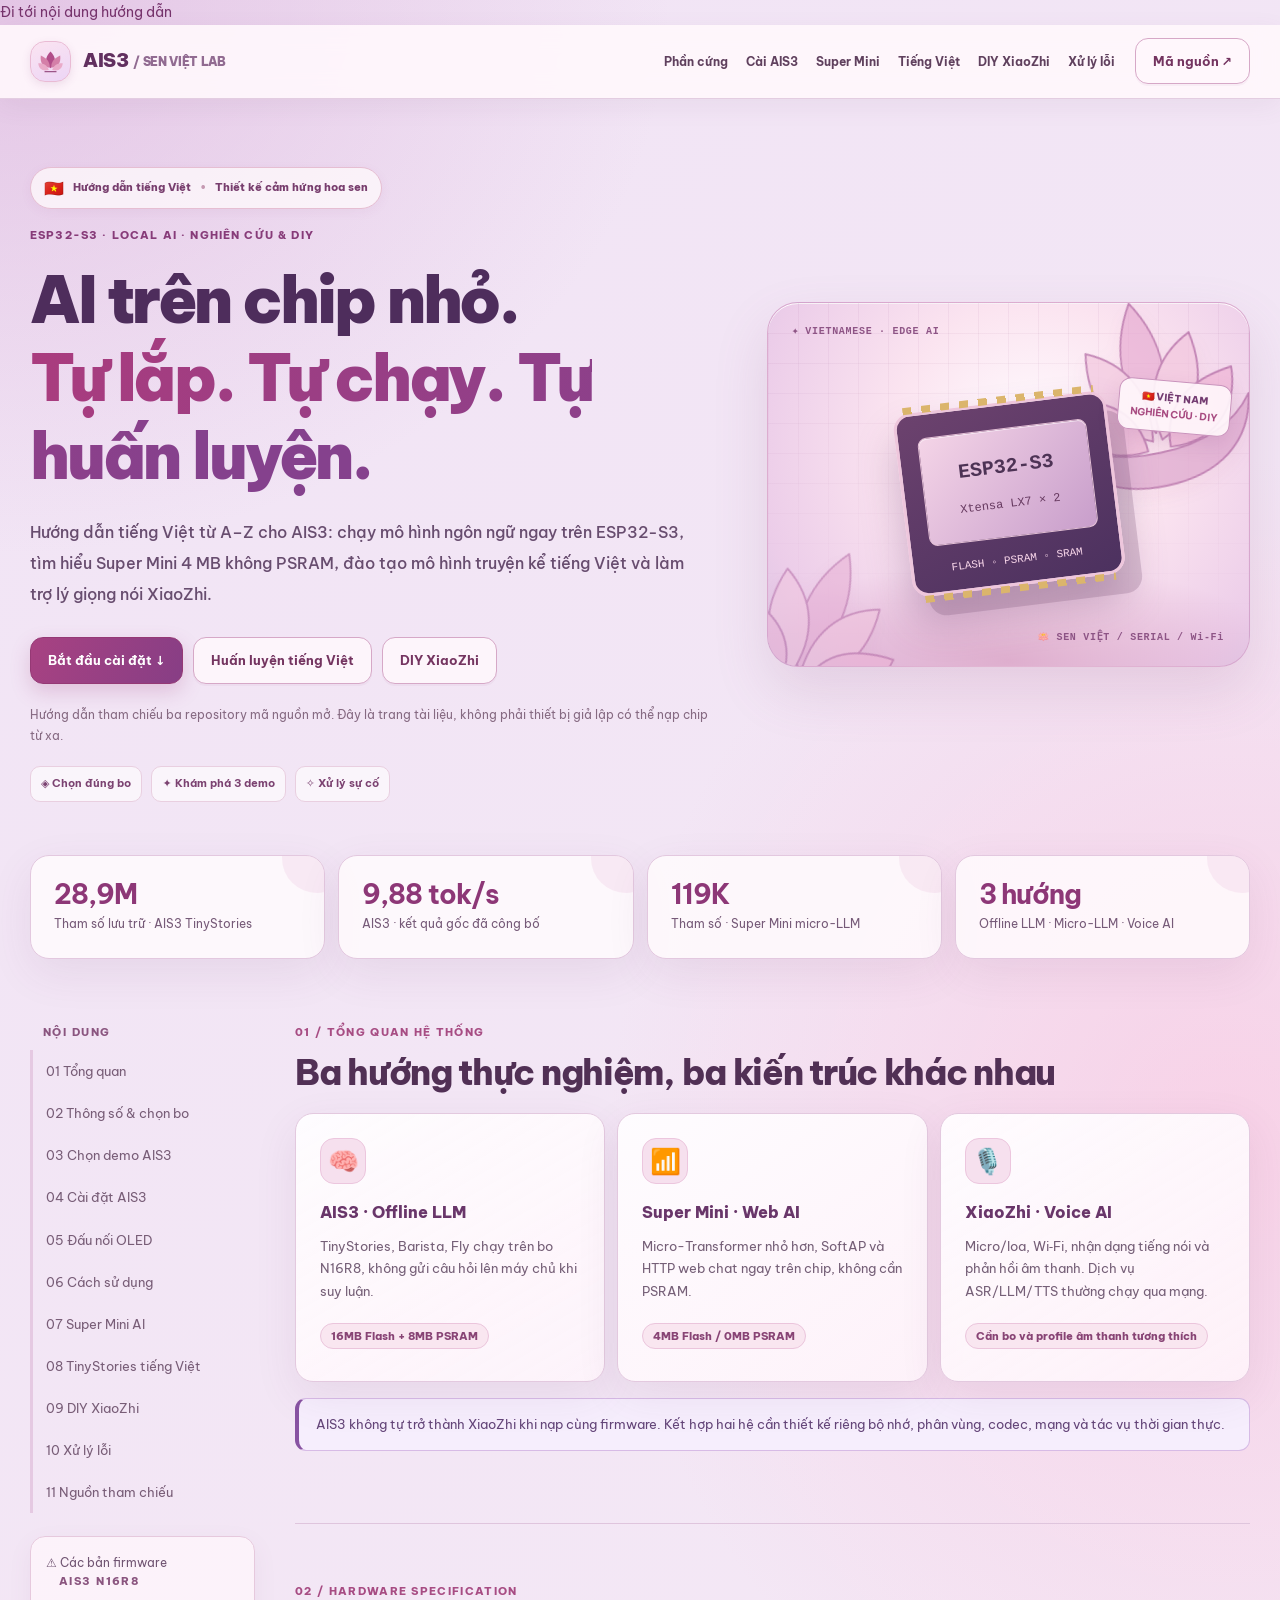
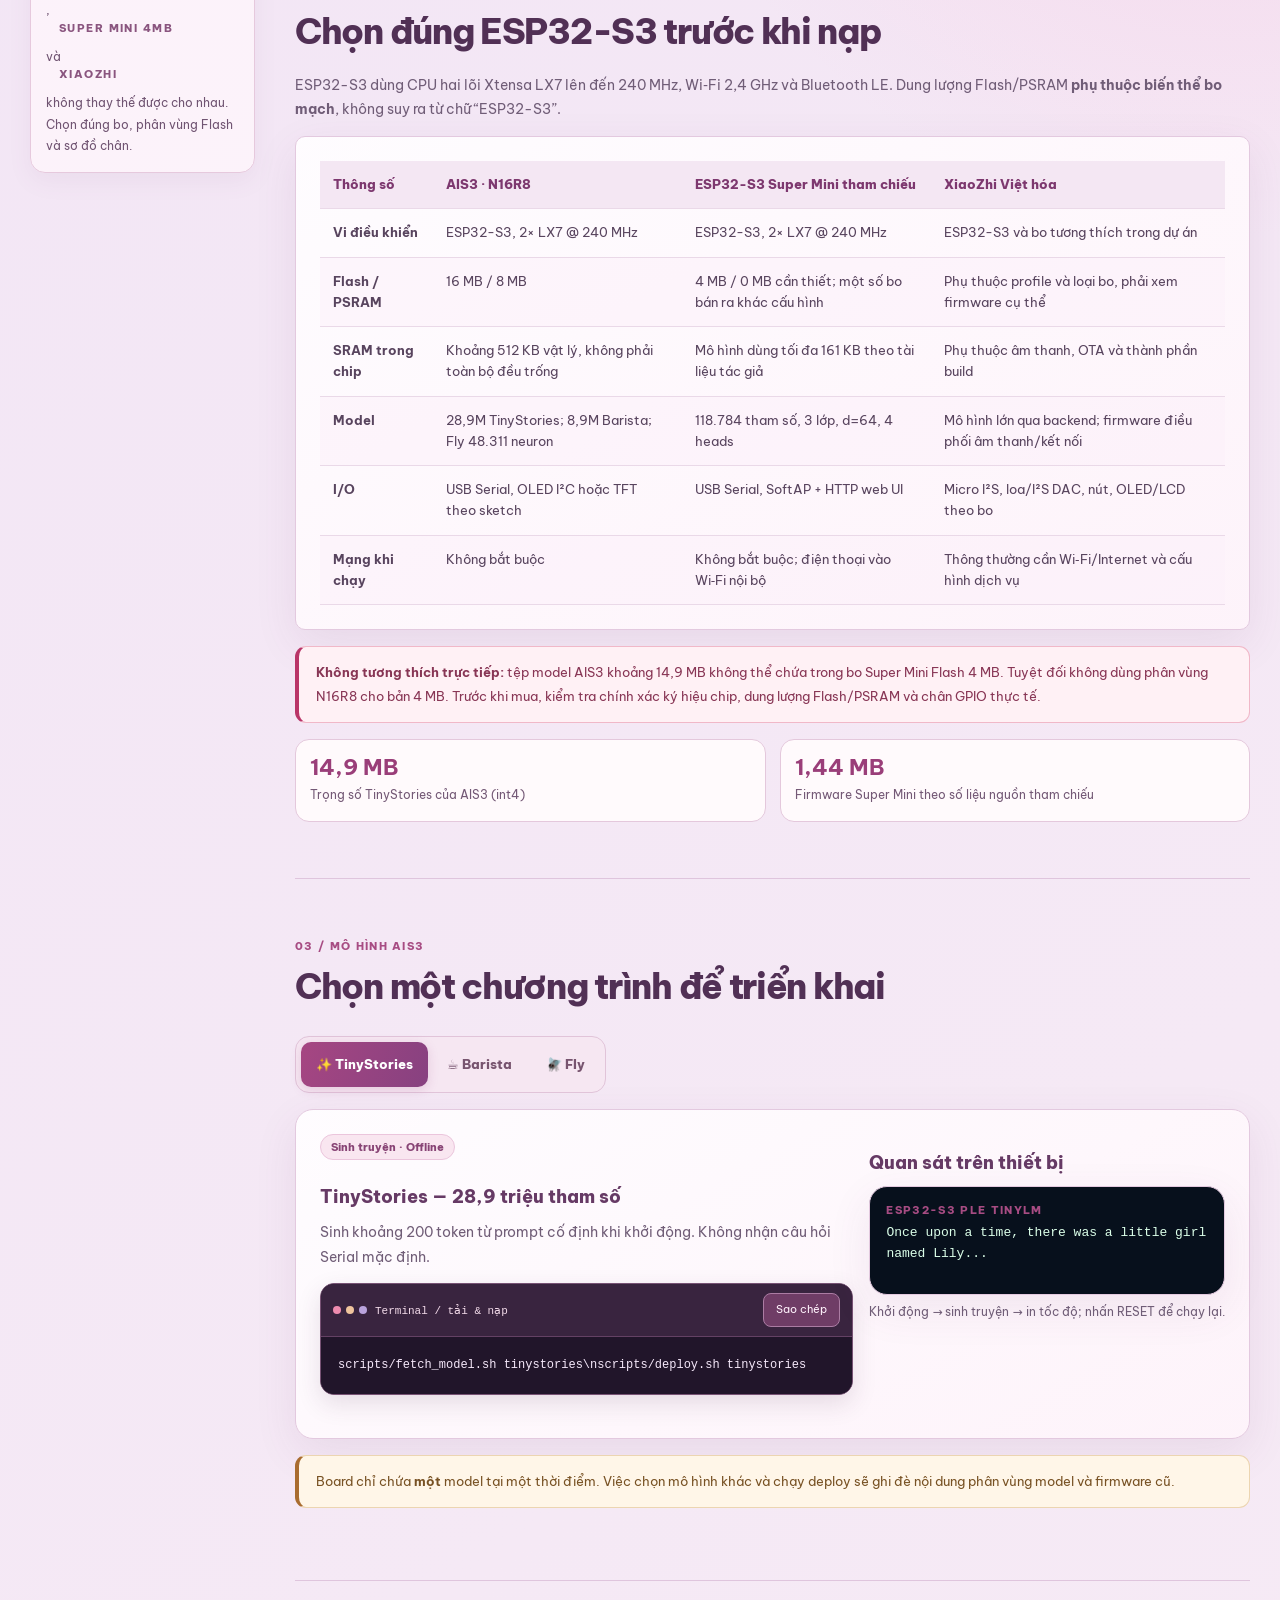
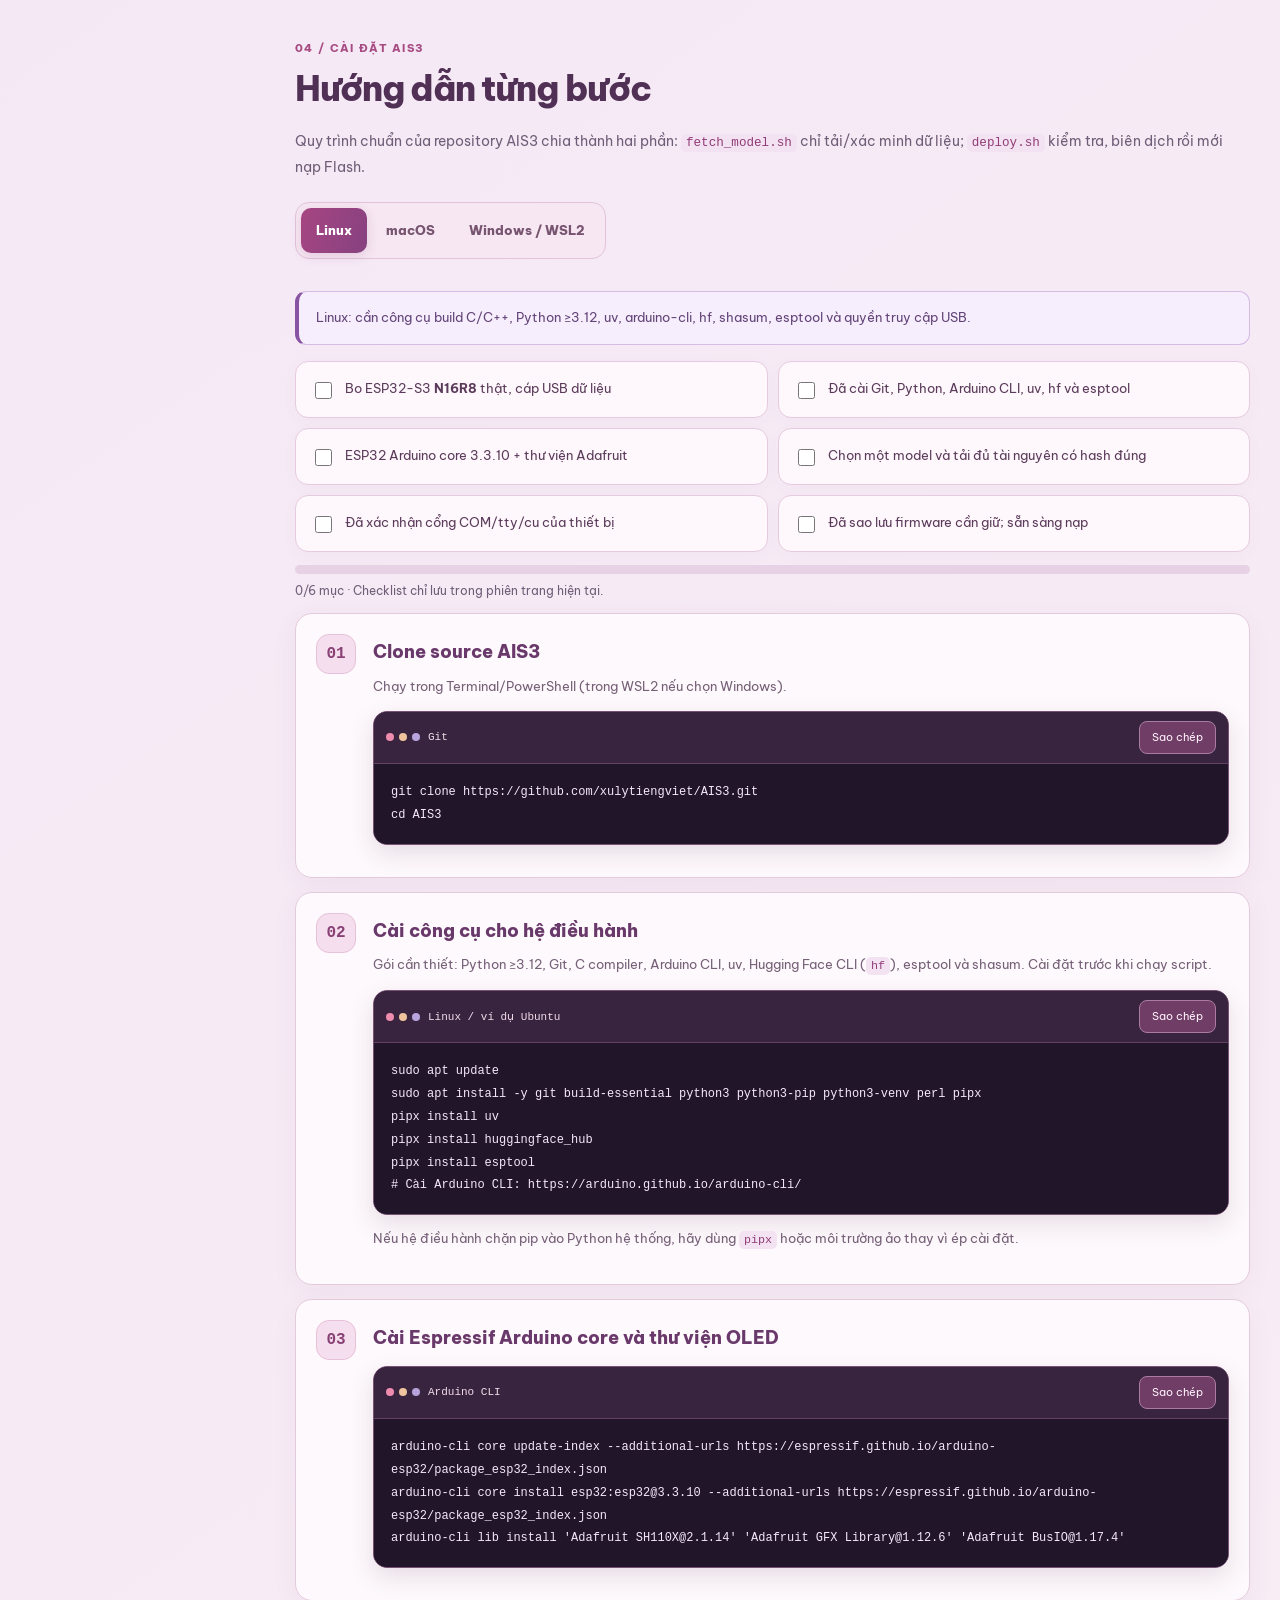
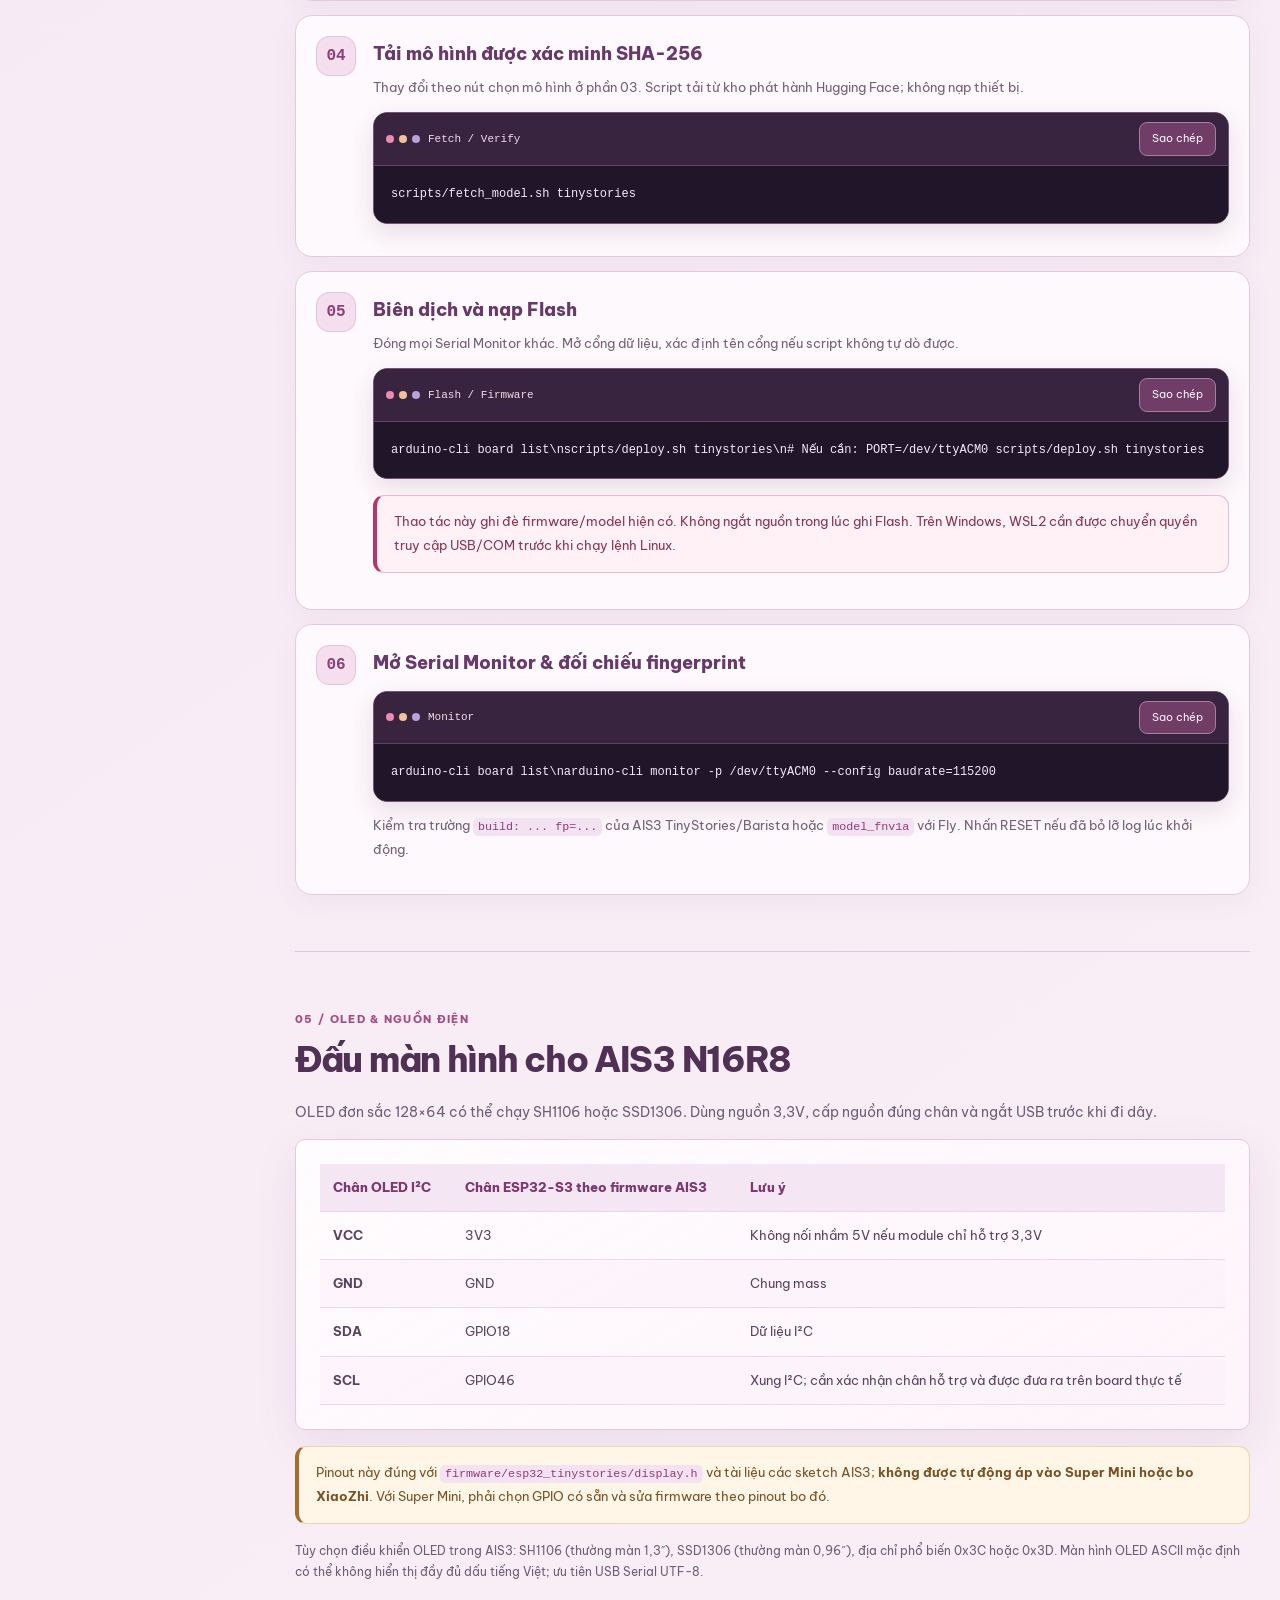
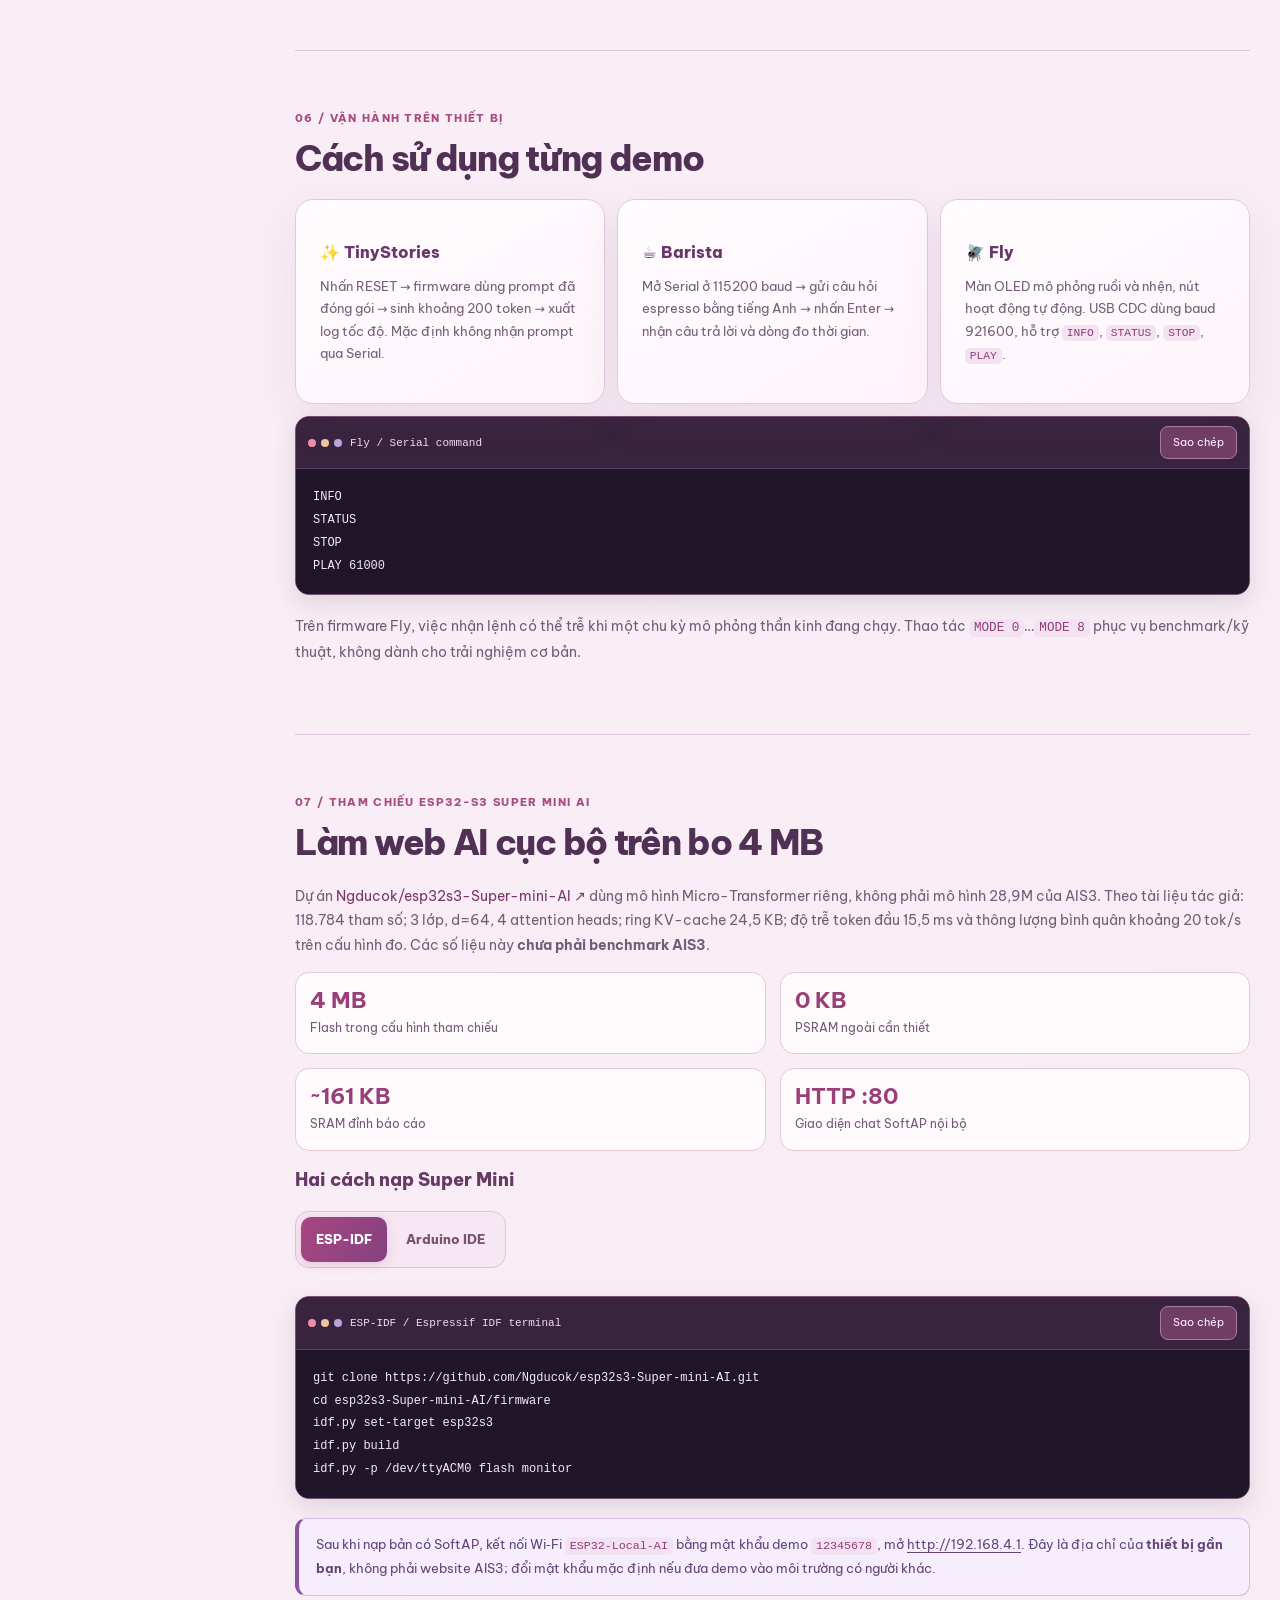
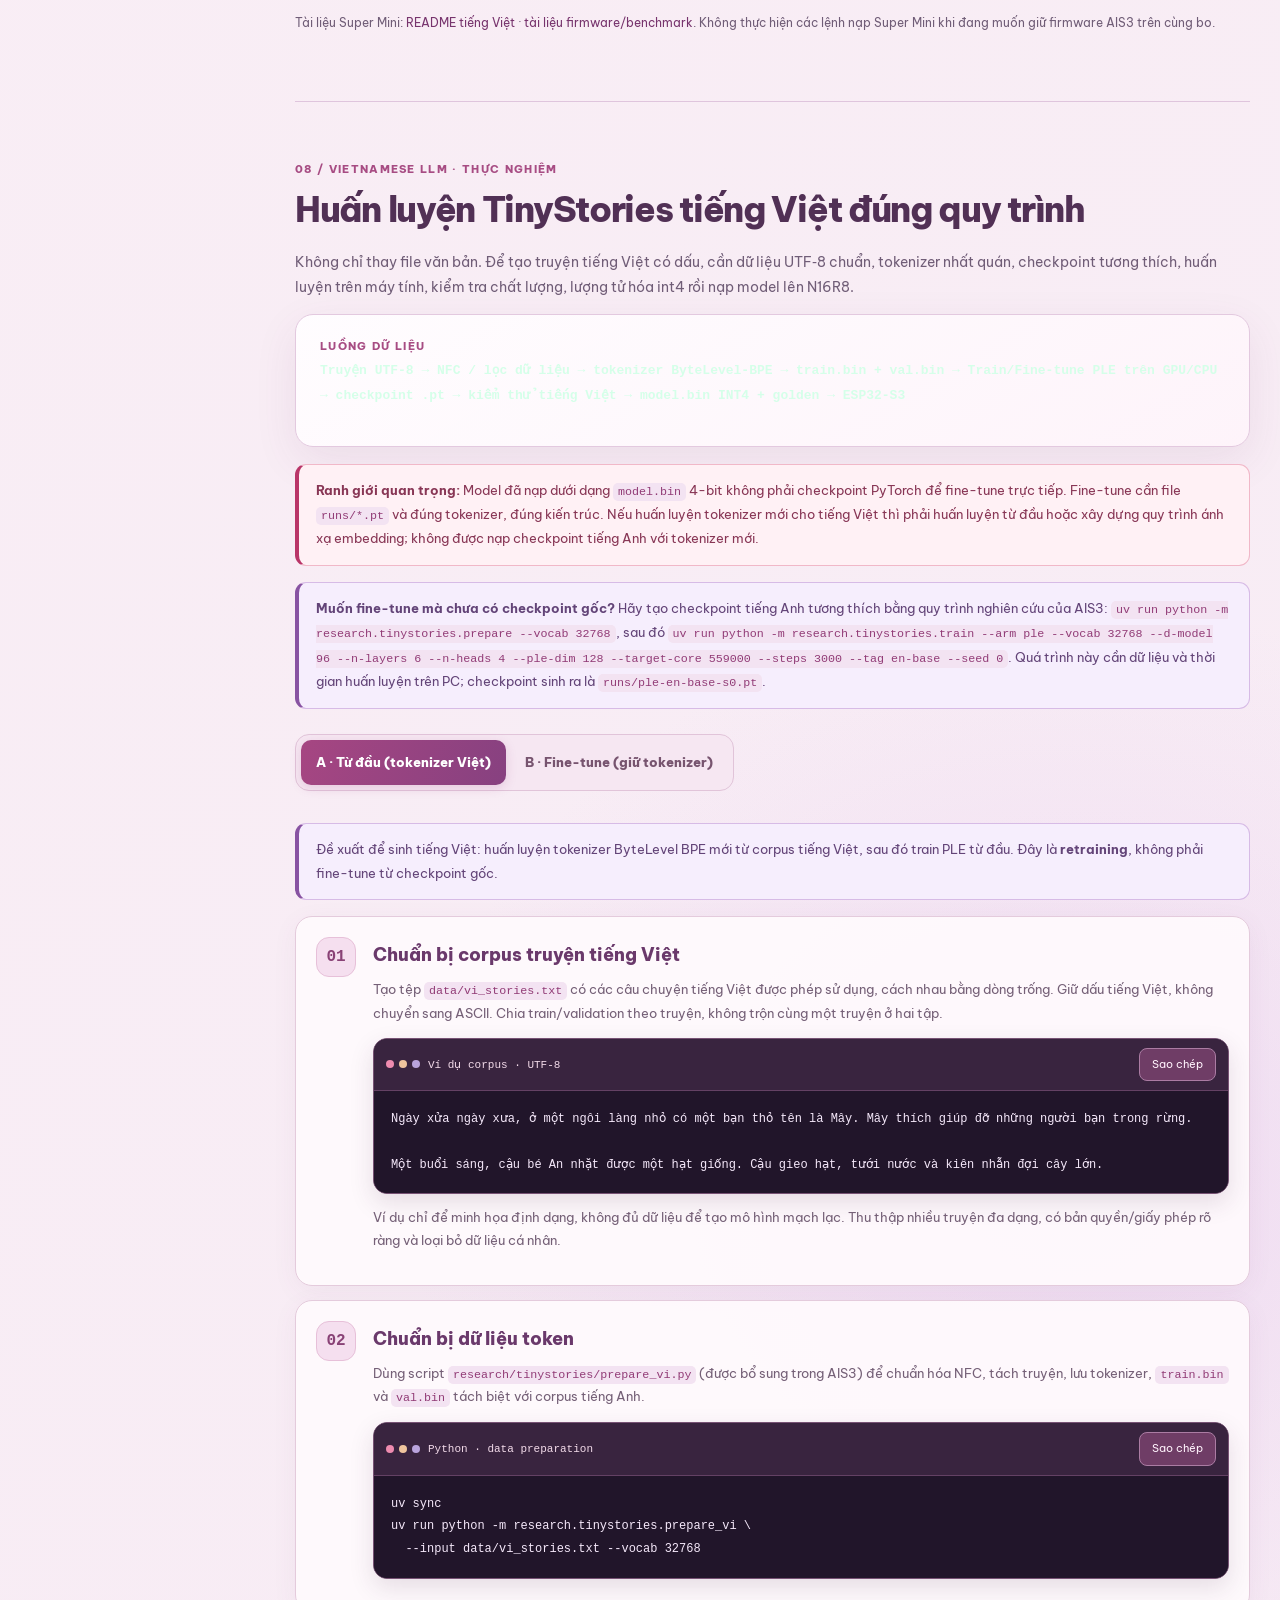
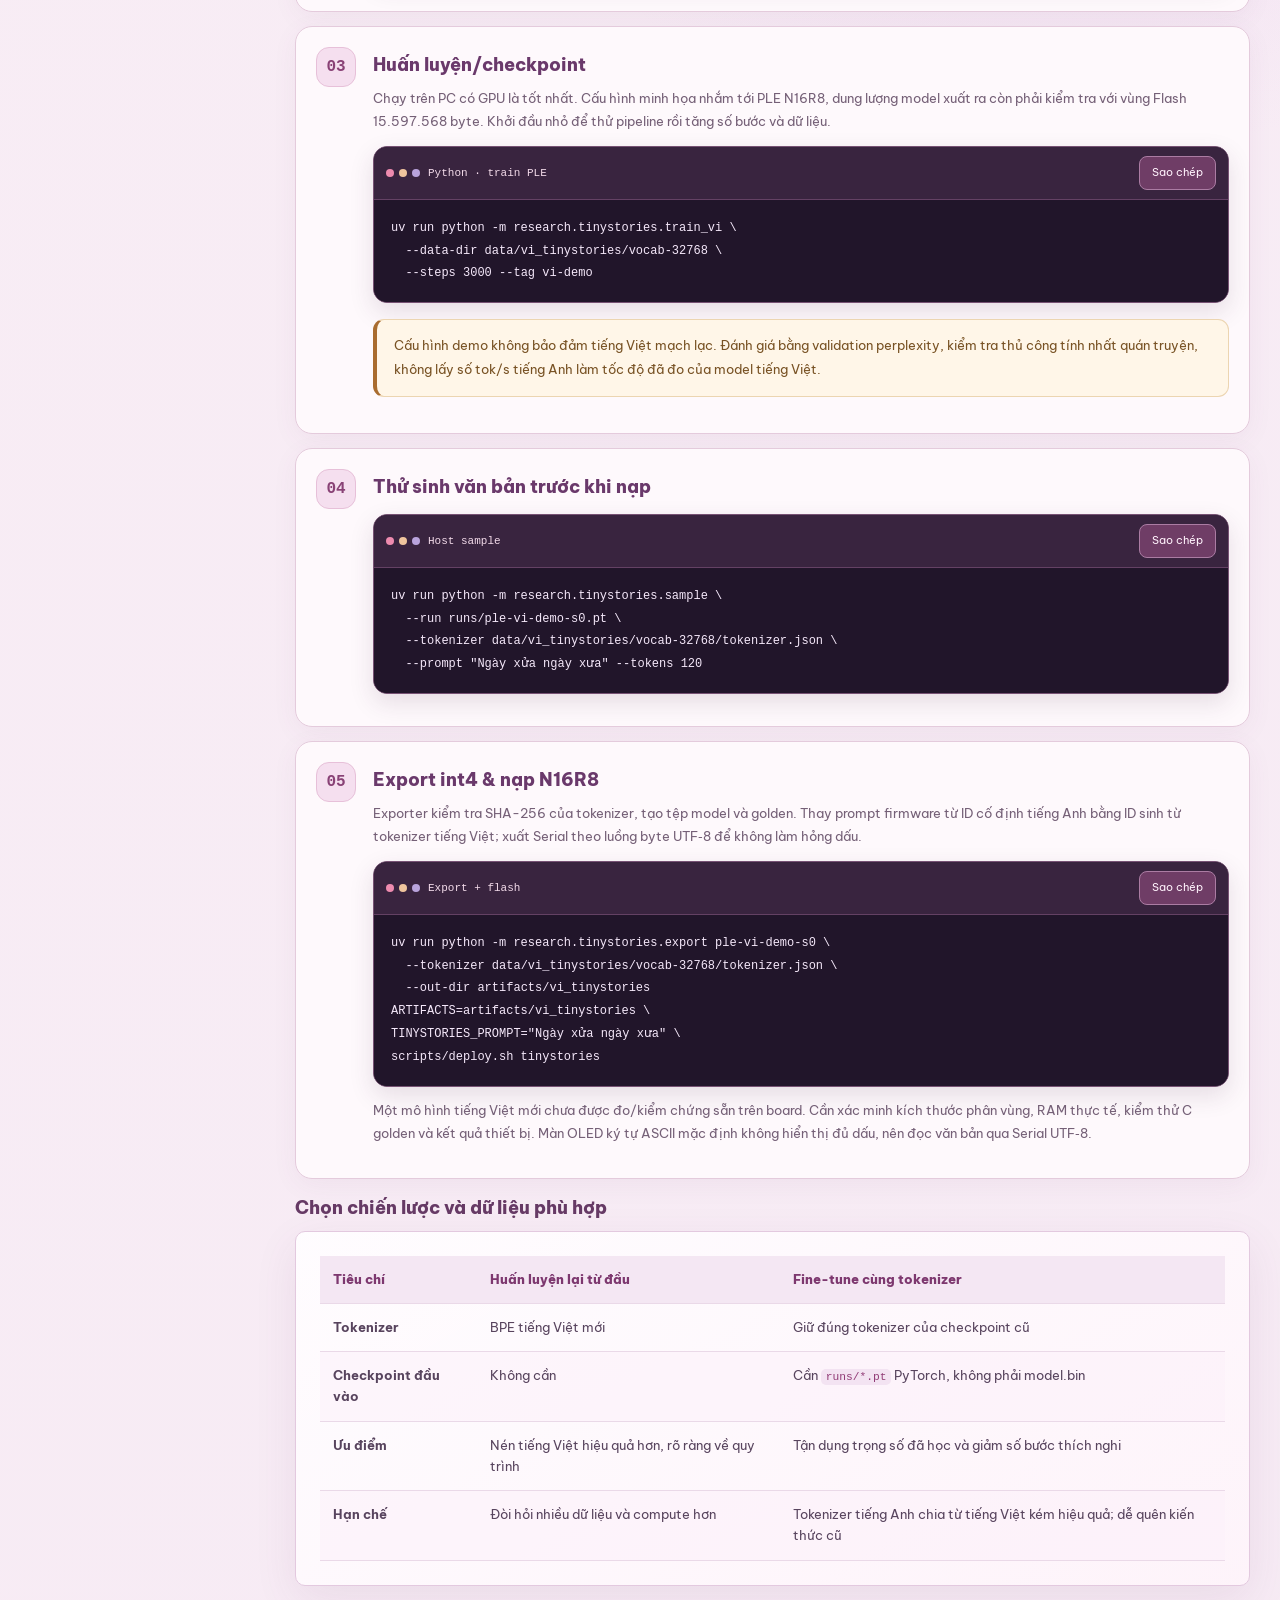
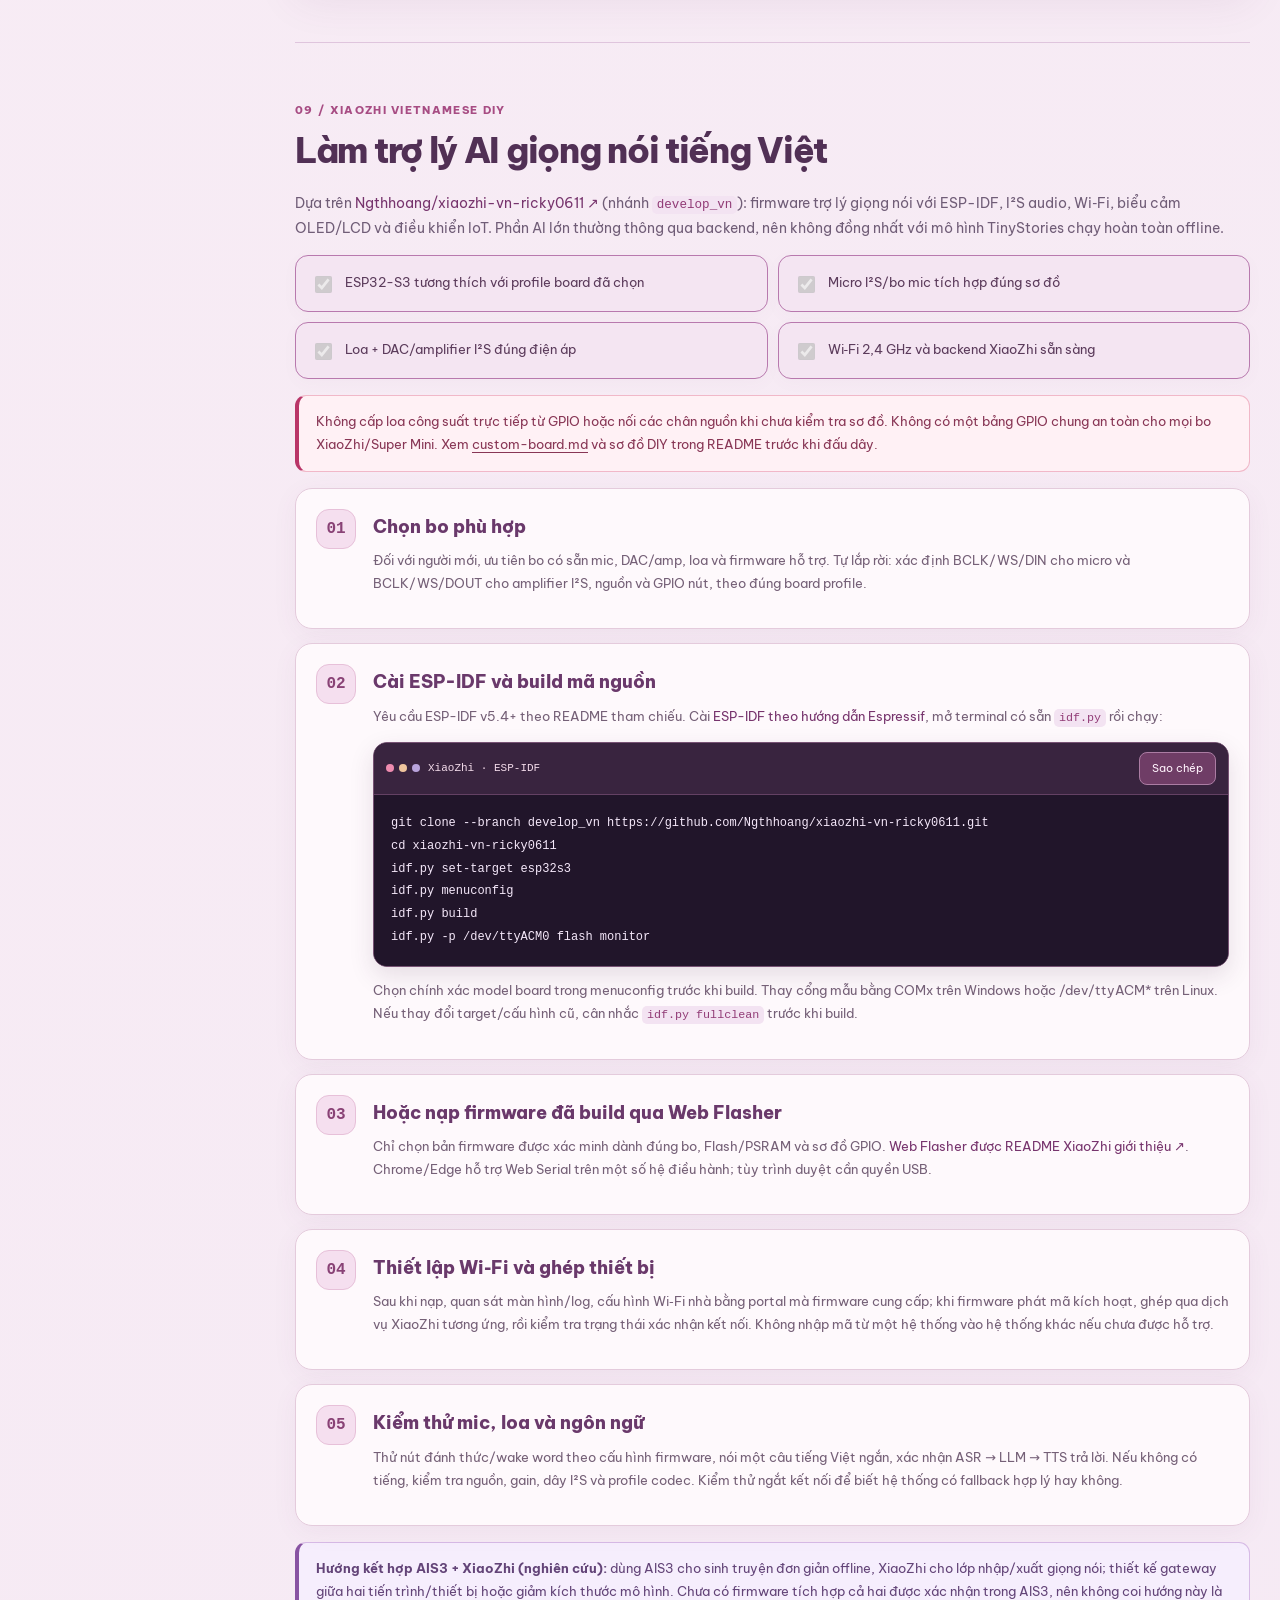
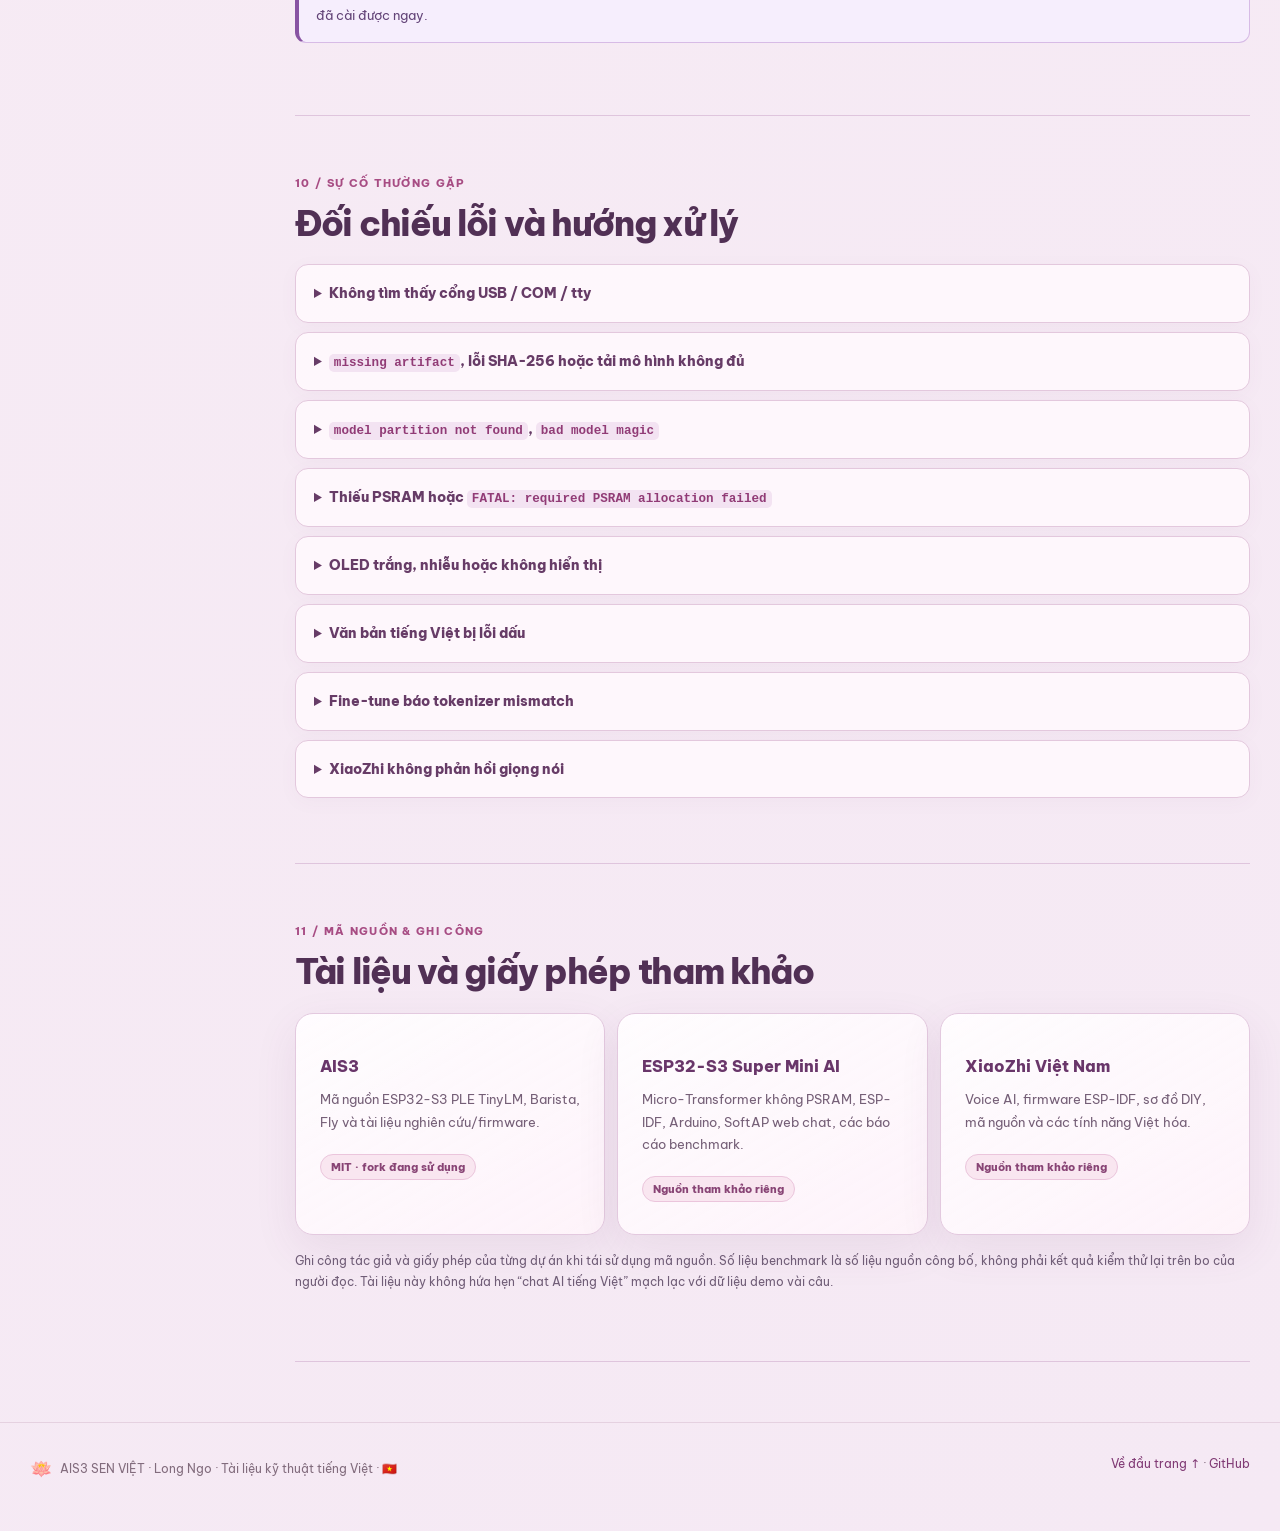
==== commit 52a9fa2d: "fix: restore scroll navigation observer on lotus-themed guide" ====
--- a/docs/index.html
+++ b/docs/index.html
@@ -129,7 +129,7 @@
 const c=$$('#checkgrid input');c.forEach(x=>x.addEventListener('change',()=>{let n=c.filter(x=>x.checked).length;$('#progress').style.width=(100*n/c.length)+'%';$('#progress-label').textContent=n+'/'+c.length+' mục đã đánh dấu · Không lưu lên máy chủ.'}));
 const mobileJump=$('#jump-section');
 if(mobileJump){mobileJump.addEventListener('change',()=>{const target=document.querySelector(mobileJump.value);if(target){target.scrollIntoView({behavior:window.matchMedia('(prefers-reduced-motion: reduce)').matches?'auto':'smooth',block:'start'});}})}
-const observer=new IntersectionObserver(es=>{for(let e of es)if(e.isIntersecting){$$('.sidebar a').forEach(a=>a.classList.toggle('active',a.hash==='#'+e.target.id)); if(mobileJump&&mobileJump.value!=='#'+e.target.id){mobileJump.value='#'+e.target.id; } /* sync mobile navigation */ $('a.nonexistent').forEach(a=>a.classList.toggle('active',false))}},{rootMargin:'-100px 0px -65% 0px'});$$('.block').forEach(s=>observer.observe(s));
+const observer=new IntersectionObserver(es=>{for(let e of es)if(e.isIntersecting){$('.sidebar a').forEach(a=>a.classList.toggle('active',a.hash==='#'+e.target.id)); if(mobileJump&&mobileJump.value!=='#'+e.target.id){mobileJump.value='#'+e.target.id;}}},{rootMargin:'-100px 0px -65% 0px'});$$('.block').forEach(s=>observer.observe(s));
 renderModel();renderOS();renderSuper();renderTrain();
 })();
 </script></body></html>
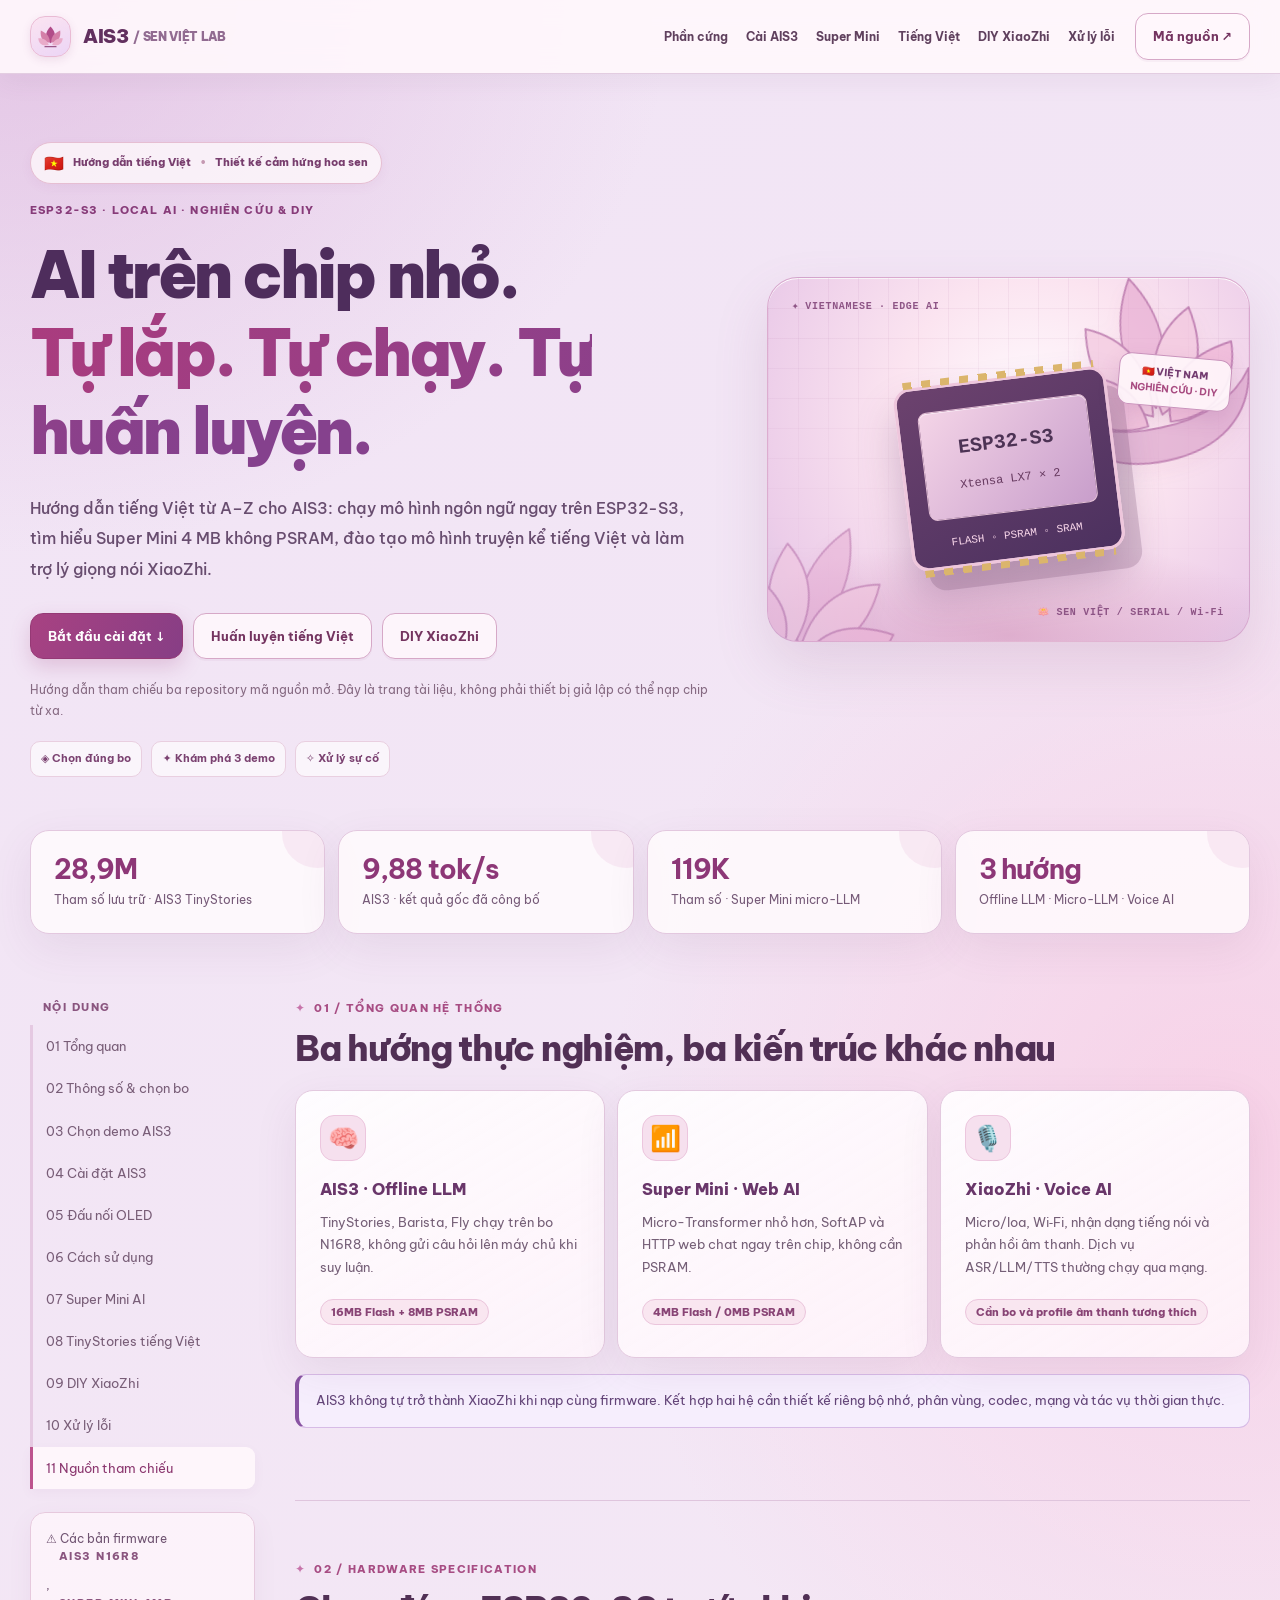
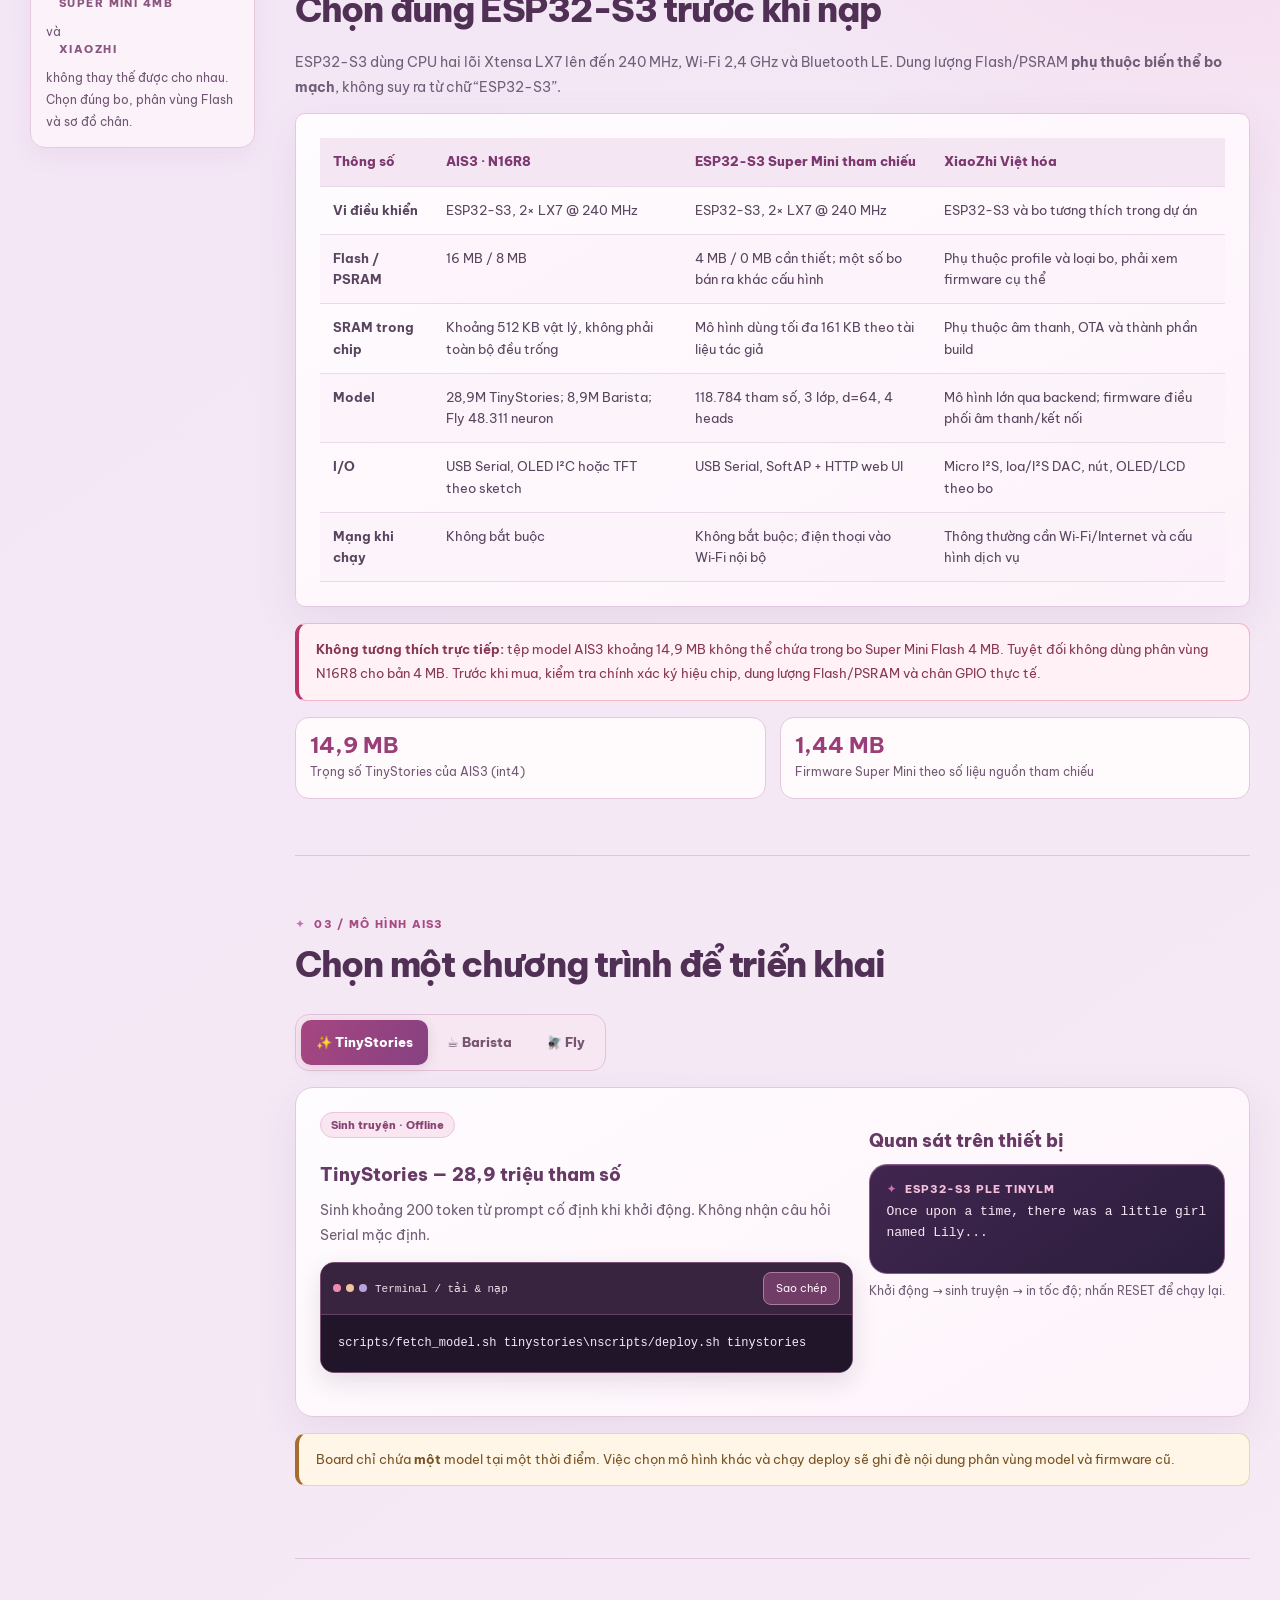
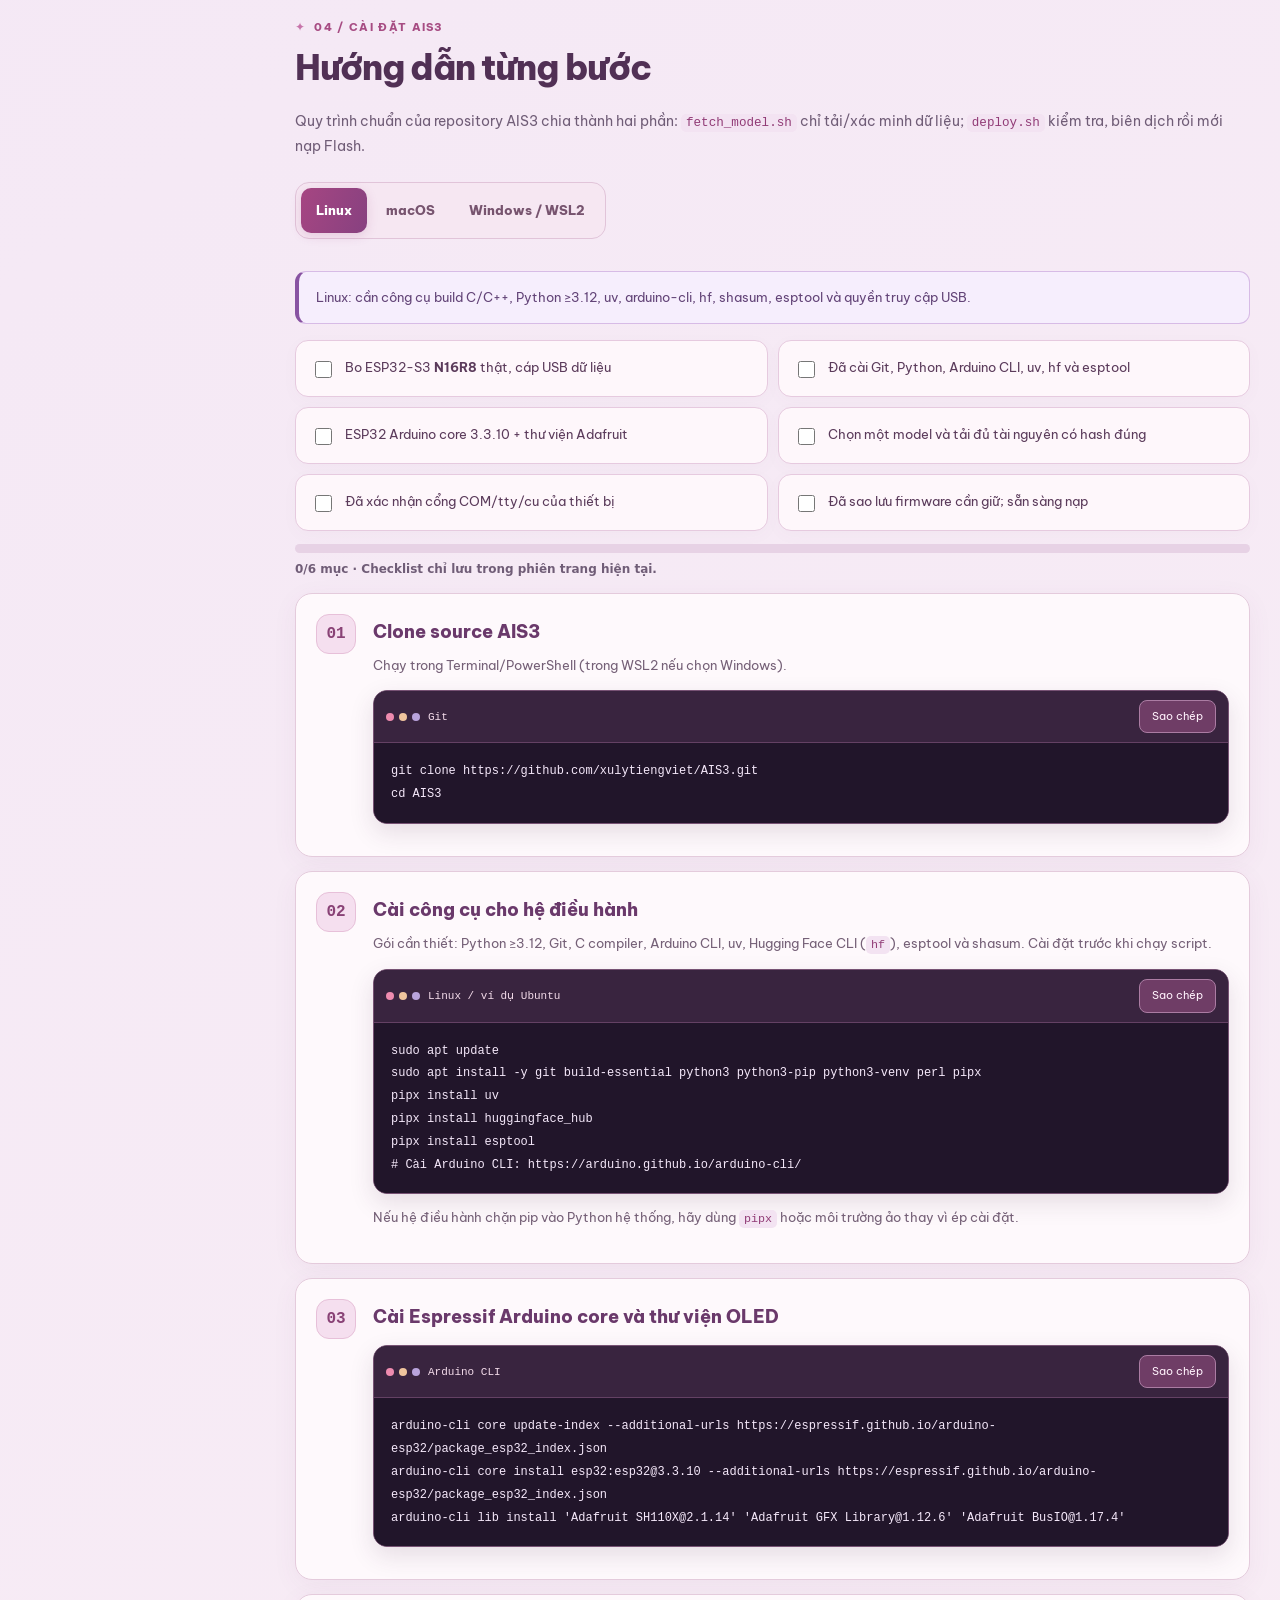
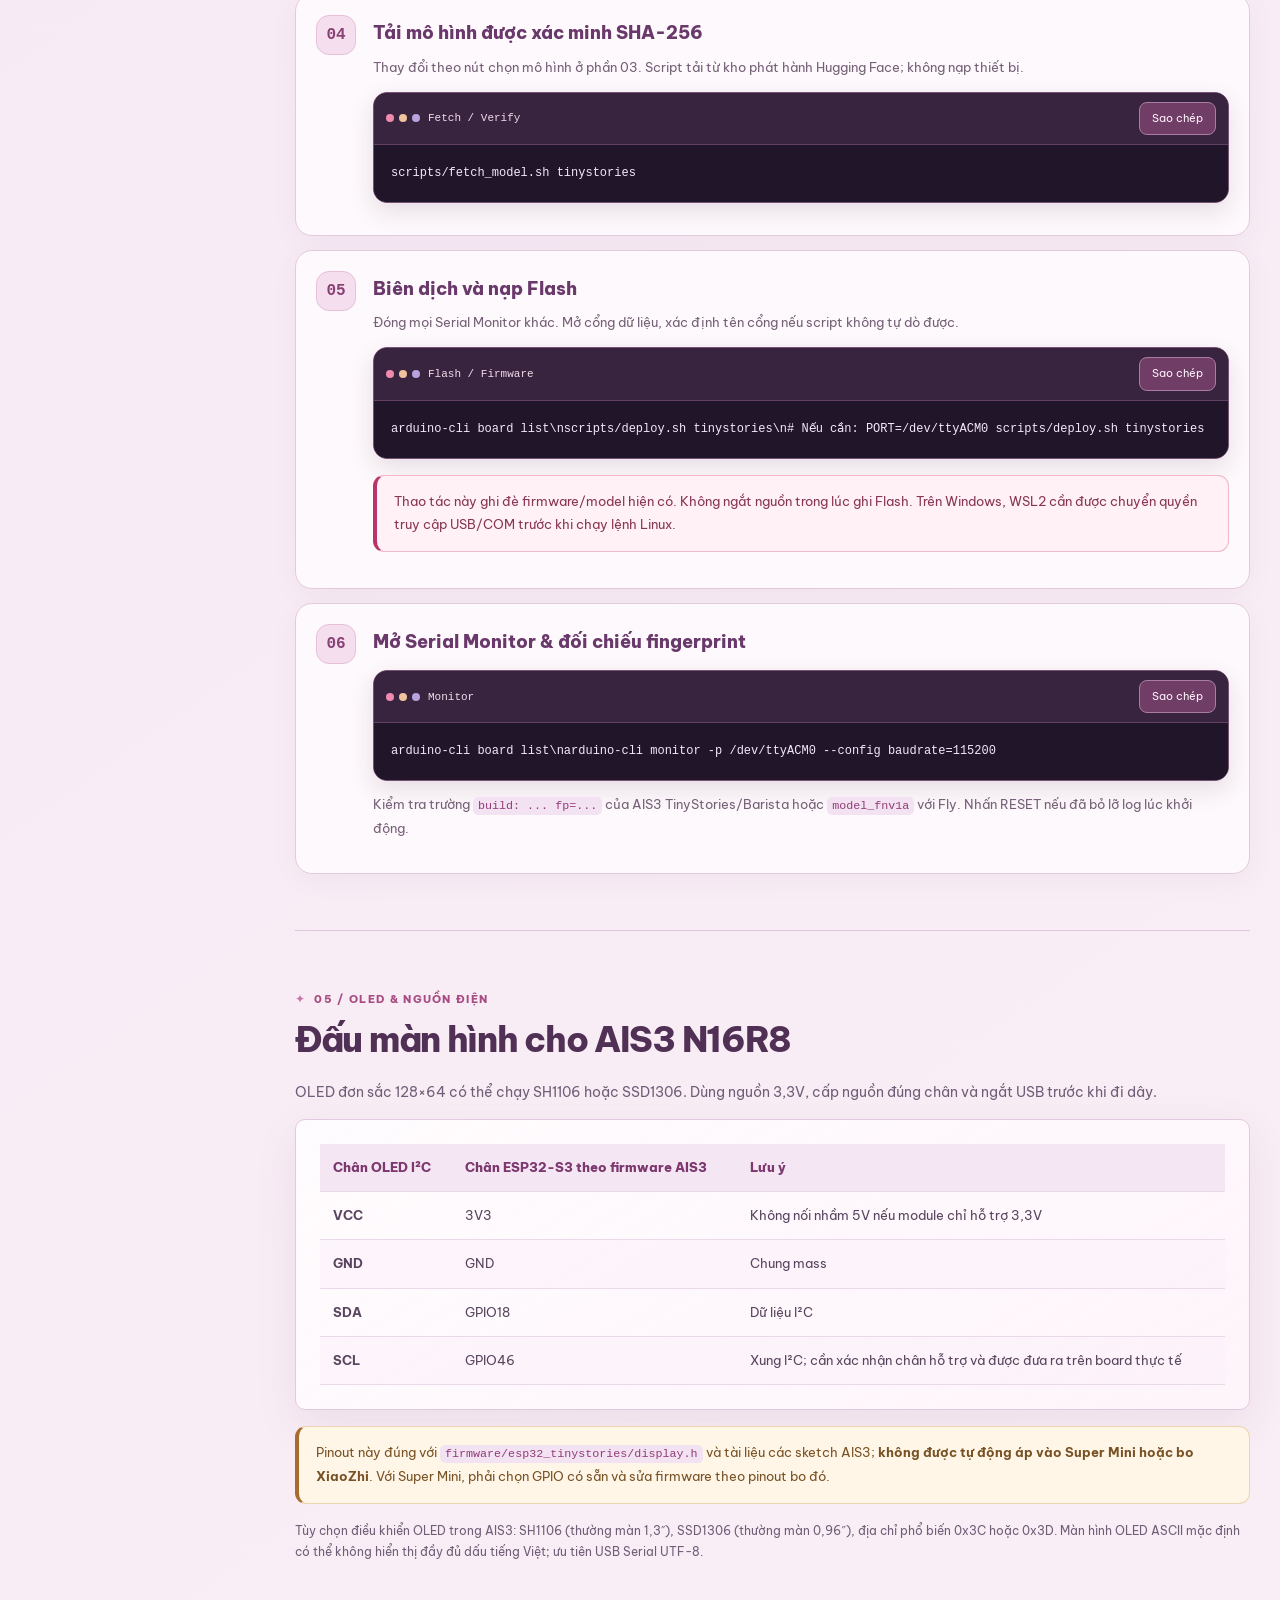
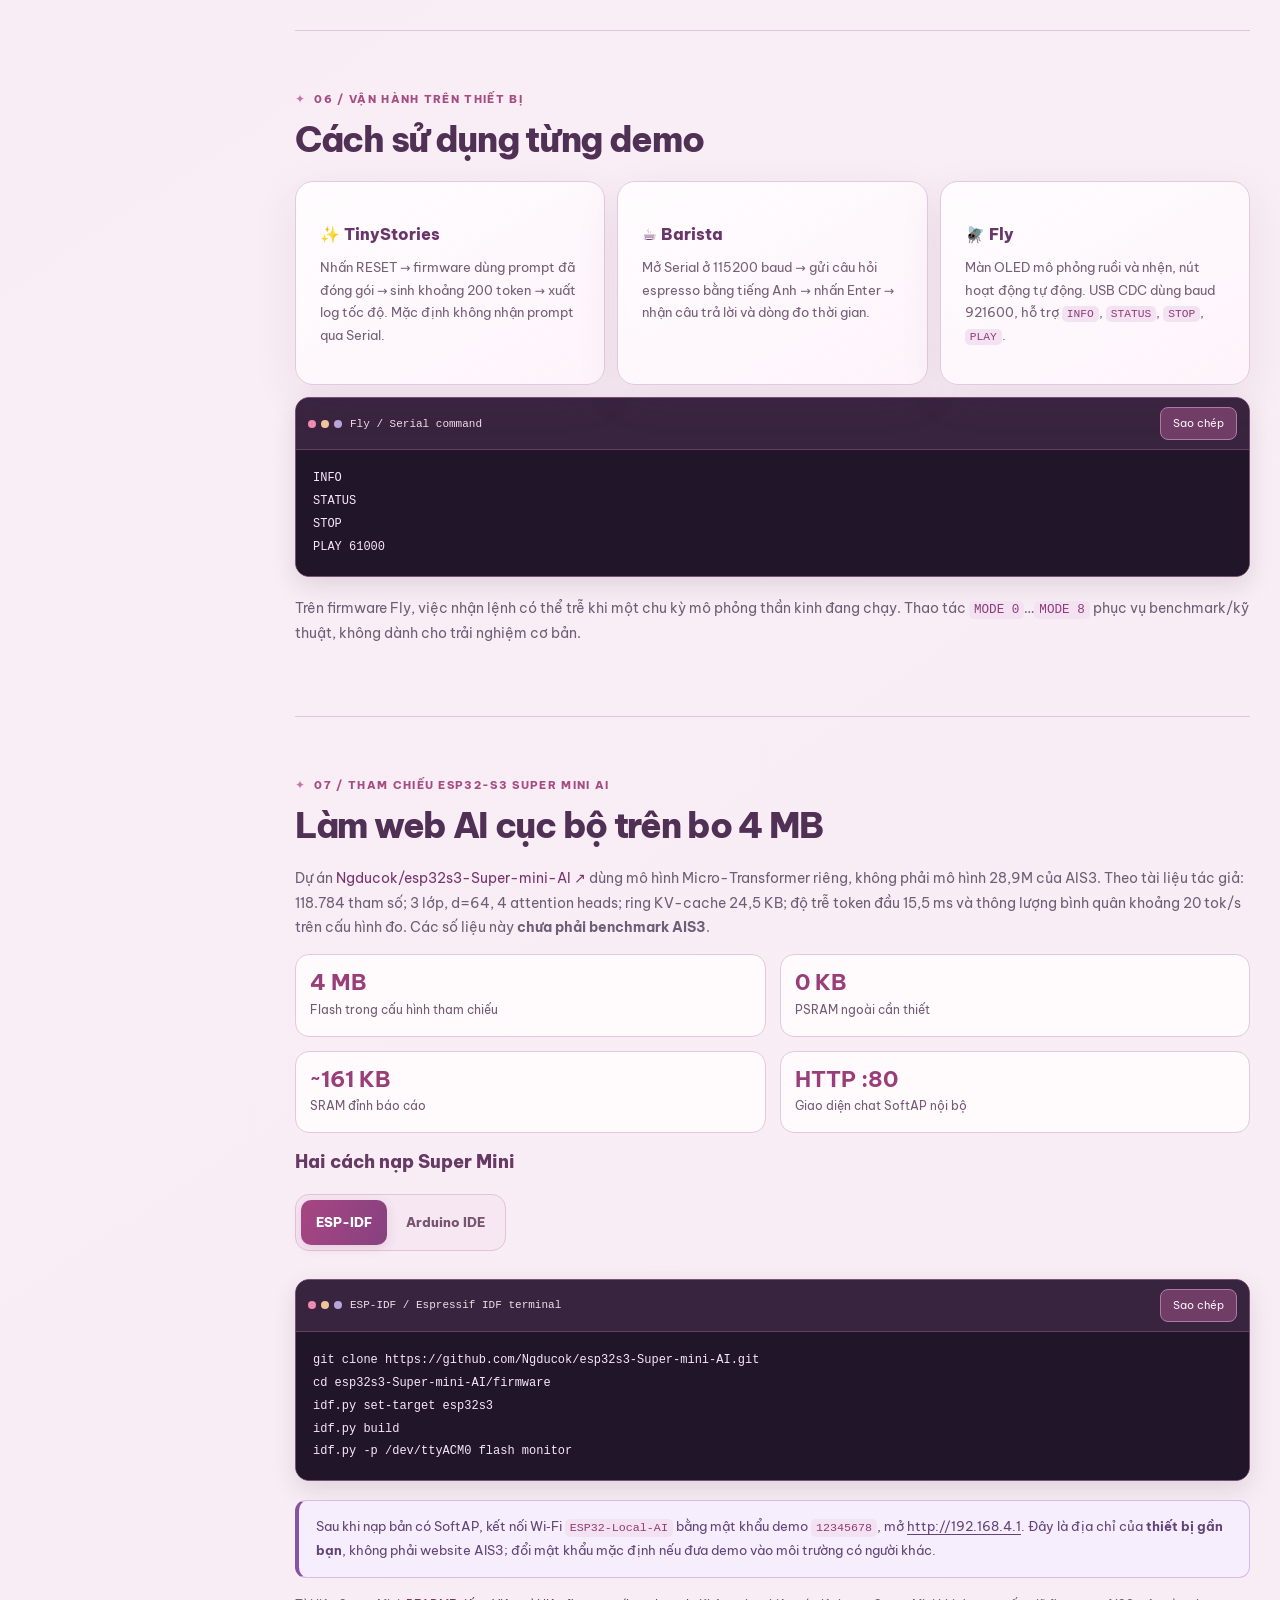
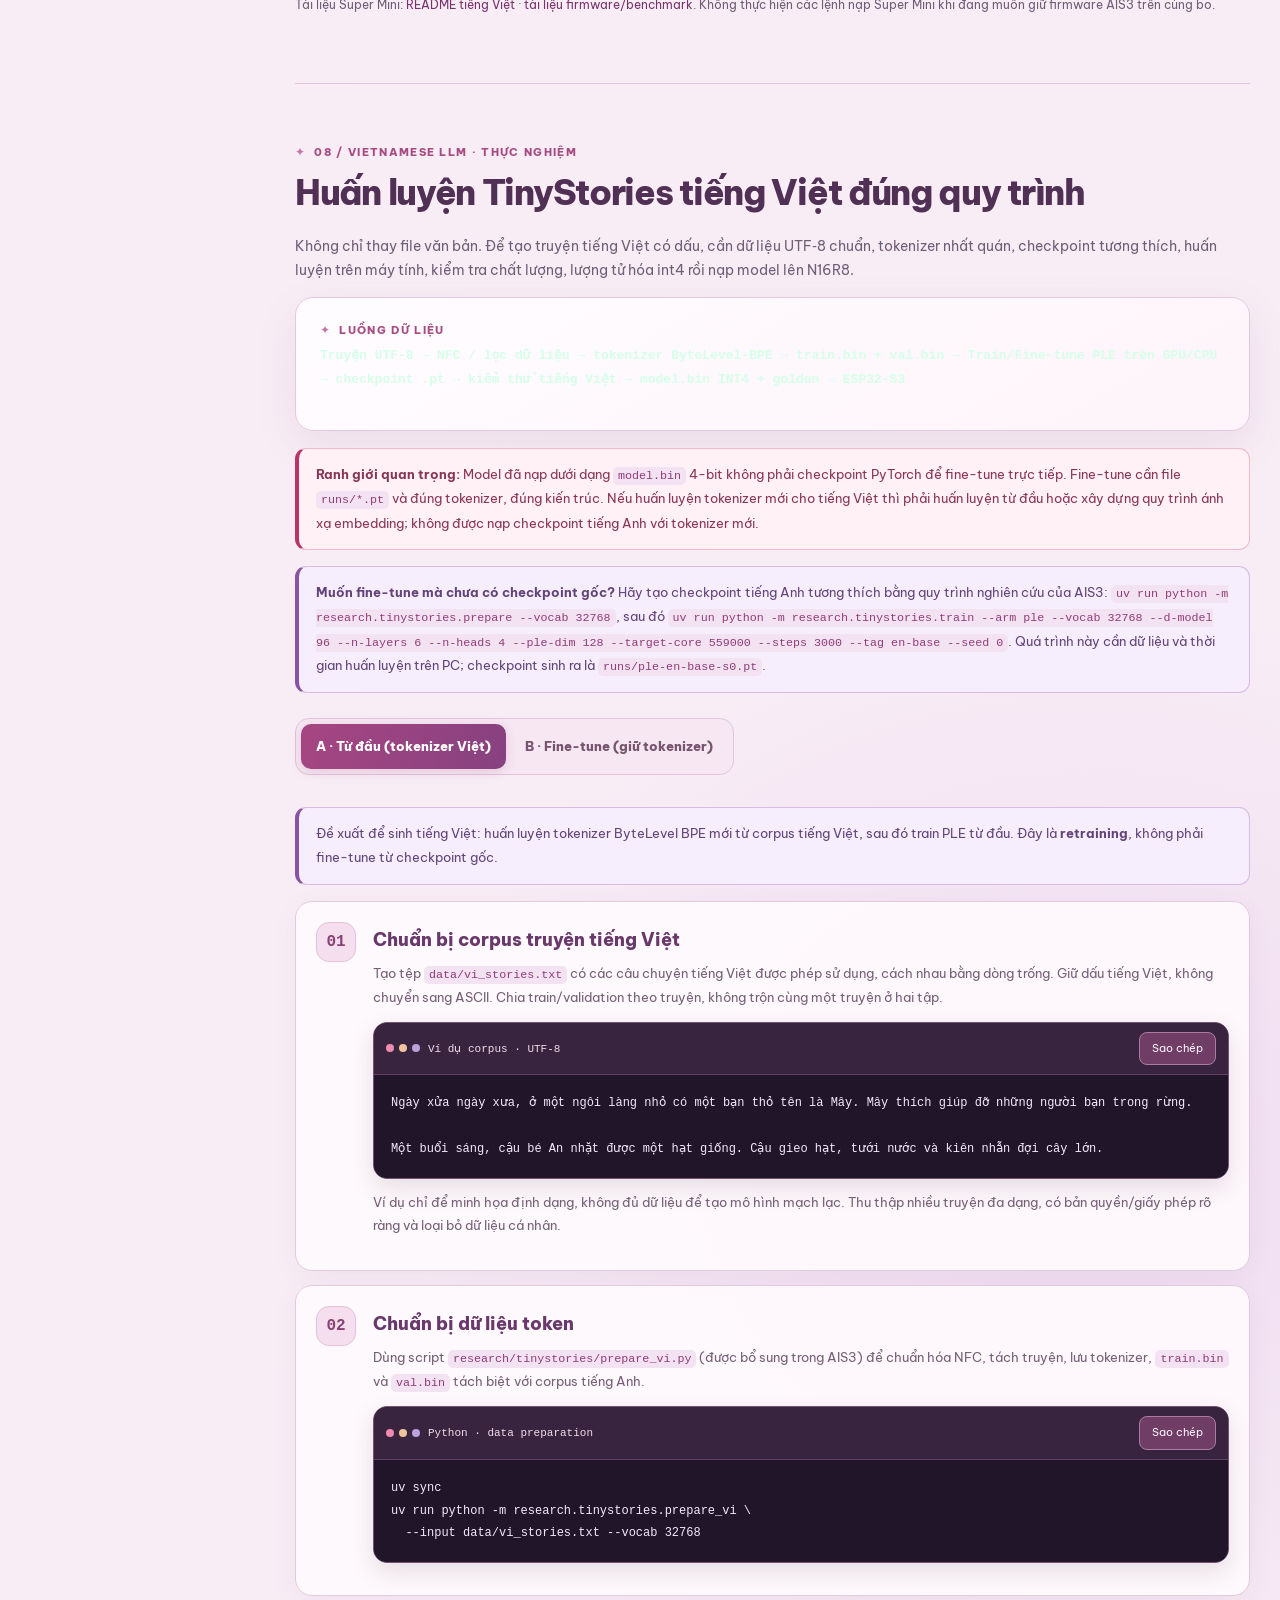
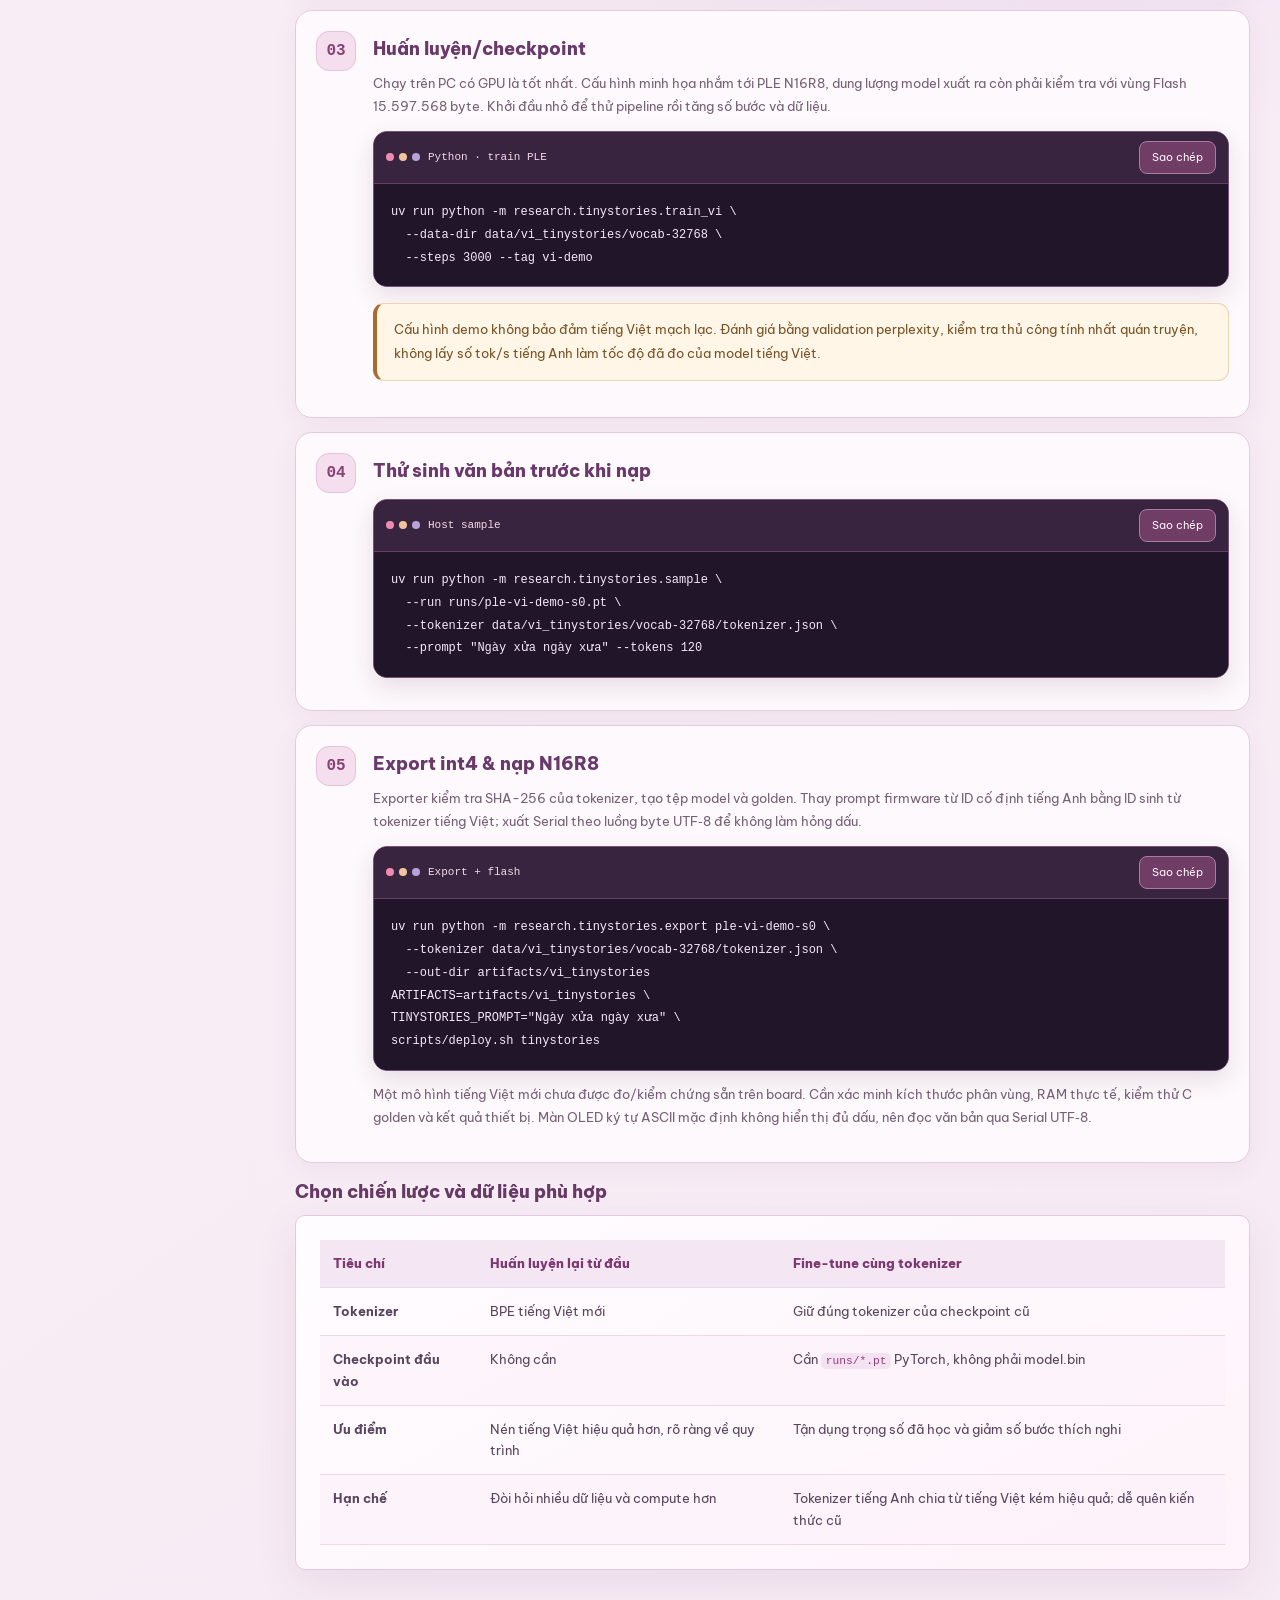
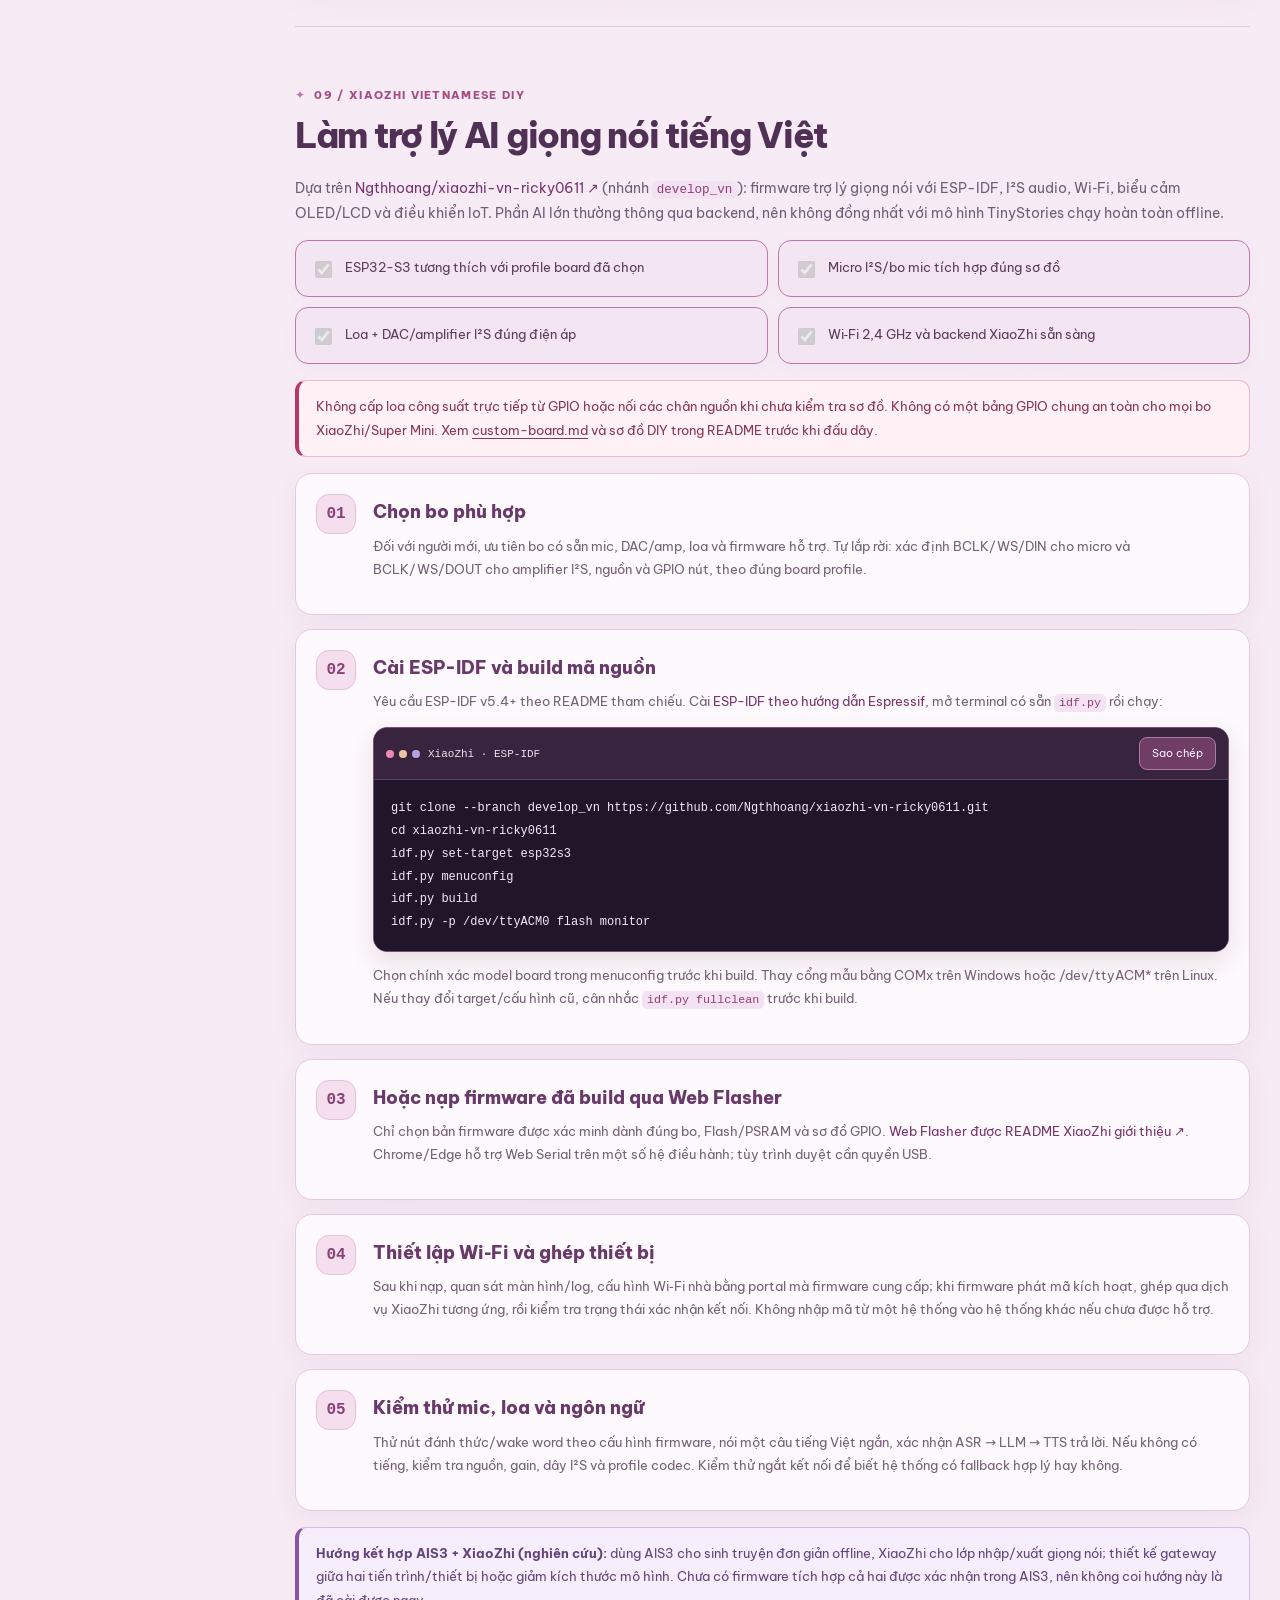
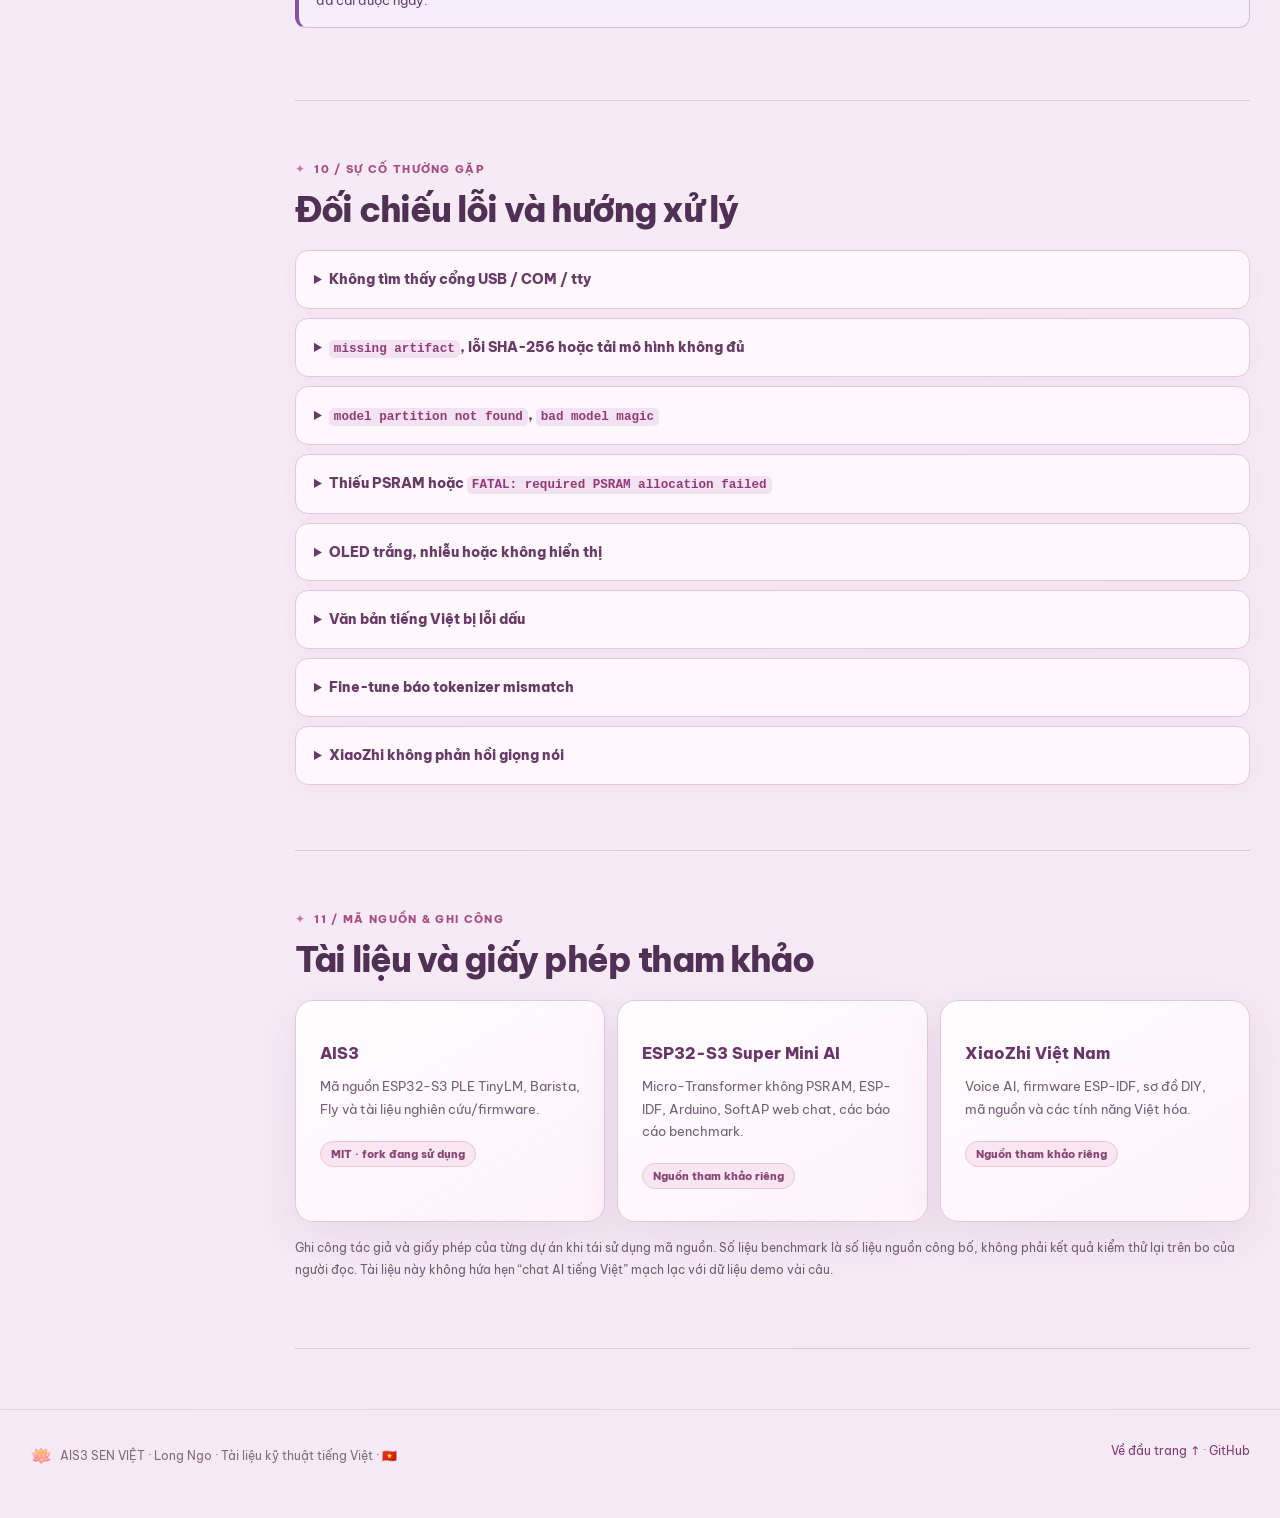
==== commit 40397767: "fix: restore all sidebar navigation items in scroll observer" ====
--- a/docs/index.html
+++ b/docs/index.html
@@ -129,7 +129,7 @@
 const c=$$('#checkgrid input');c.forEach(x=>x.addEventListener('change',()=>{let n=c.filter(x=>x.checked).length;$('#progress').style.width=(100*n/c.length)+'%';$('#progress-label').textContent=n+'/'+c.length+' mục đã đánh dấu · Không lưu lên máy chủ.'}));
 const mobileJump=$('#jump-section');
 if(mobileJump){mobileJump.addEventListener('change',()=>{const target=document.querySelector(mobileJump.value);if(target){target.scrollIntoView({behavior:window.matchMedia('(prefers-reduced-motion: reduce)').matches?'auto':'smooth',block:'start'});}})}
-const observer=new IntersectionObserver(es=>{for(let e of es)if(e.isIntersecting){$('.sidebar a').forEach(a=>a.classList.toggle('active',a.hash==='#'+e.target.id)); if(mobileJump&&mobileJump.value!=='#'+e.target.id){mobileJump.value='#'+e.target.id;}}},{rootMargin:'-100px 0px -65% 0px'});$$('.block').forEach(s=>observer.observe(s));
+const observer=new IntersectionObserver(es=>{for(let e of es)if(e.isIntersecting){$$('.sidebar a').forEach(a=>a.classList.toggle('active',a.hash==='#'+e.target.id)); if(mobileJump&&mobileJump.value!=='#'+e.target.id){mobileJump.value='#'+e.target.id;}}},{rootMargin:'-100px 0px -65% 0px'});$$('.block').forEach(s=>observer.observe(s));
 renderModel();renderOS();renderSuper();renderTrain();
 })();
 </script></body></html>
--- a/docs/lotus-theme.css
+++ b/docs/lotus-theme.css
@@ -525,3 +525,38 @@
   .btn,.card{transition:none}
   .btn:hover,.card:hover{transform:none}
 }
+
+/* accessibility and embedded demo refinements */
+.skip-link{
+  position:fixed;top:-100px;left:16px;z-index:30;
+  padding:10px 16px;border-radius:0 0 12px 12px;
+  color:#fff;background:#7b326c;
+  text-decoration:none;font-weight:750;
+}
+.skip-link:focus{top:0;color:#fff}
+.kicker:before{
+  content:"✦";color:#c774aa;margin-right:8px;font-size:12px
+}
+#model-pill{display:inline-block}
+#screen-heading{color:#f5bfdc}
+.panel[style*="background:#07101c"]{
+  background:linear-gradient(145deg,#41264f,#2a1d3c)!important;
+  border-color:#8b5987;
+  box-shadow:inset 0 1px #ffffff19;
+}
+#screen-content{color:#f9e6f4!important;white-space:pre-wrap}
+#screen-heading{letter-spacing:.09em}
+#progress-label{font-weight:600}
+a.card:focus-visible{border-color:#a04c80}
+@media print{
+  body{background:#fff;color:#111}
+  .head,.mobile-jump,.sidebar,.actions,.hero-meta,.lotus-symbol,.board-stamp,.terminal .bar button,.footer{display:none!important}
+  .hero{grid-template-columns:1fr;display:block}
+  .board{display:none}
+  .layout{display:block}
+  .block,.step,.card,.panel,.terminal{break-inside:avoid;box-shadow:none}
+  .terminal{background:#fff;border:1px solid #777}
+  .terminal pre{color:#222;background:#fff}
+  .step,.card,.panel{background:#fff}
+  a{text-decoration:underline;color:#111}
+}
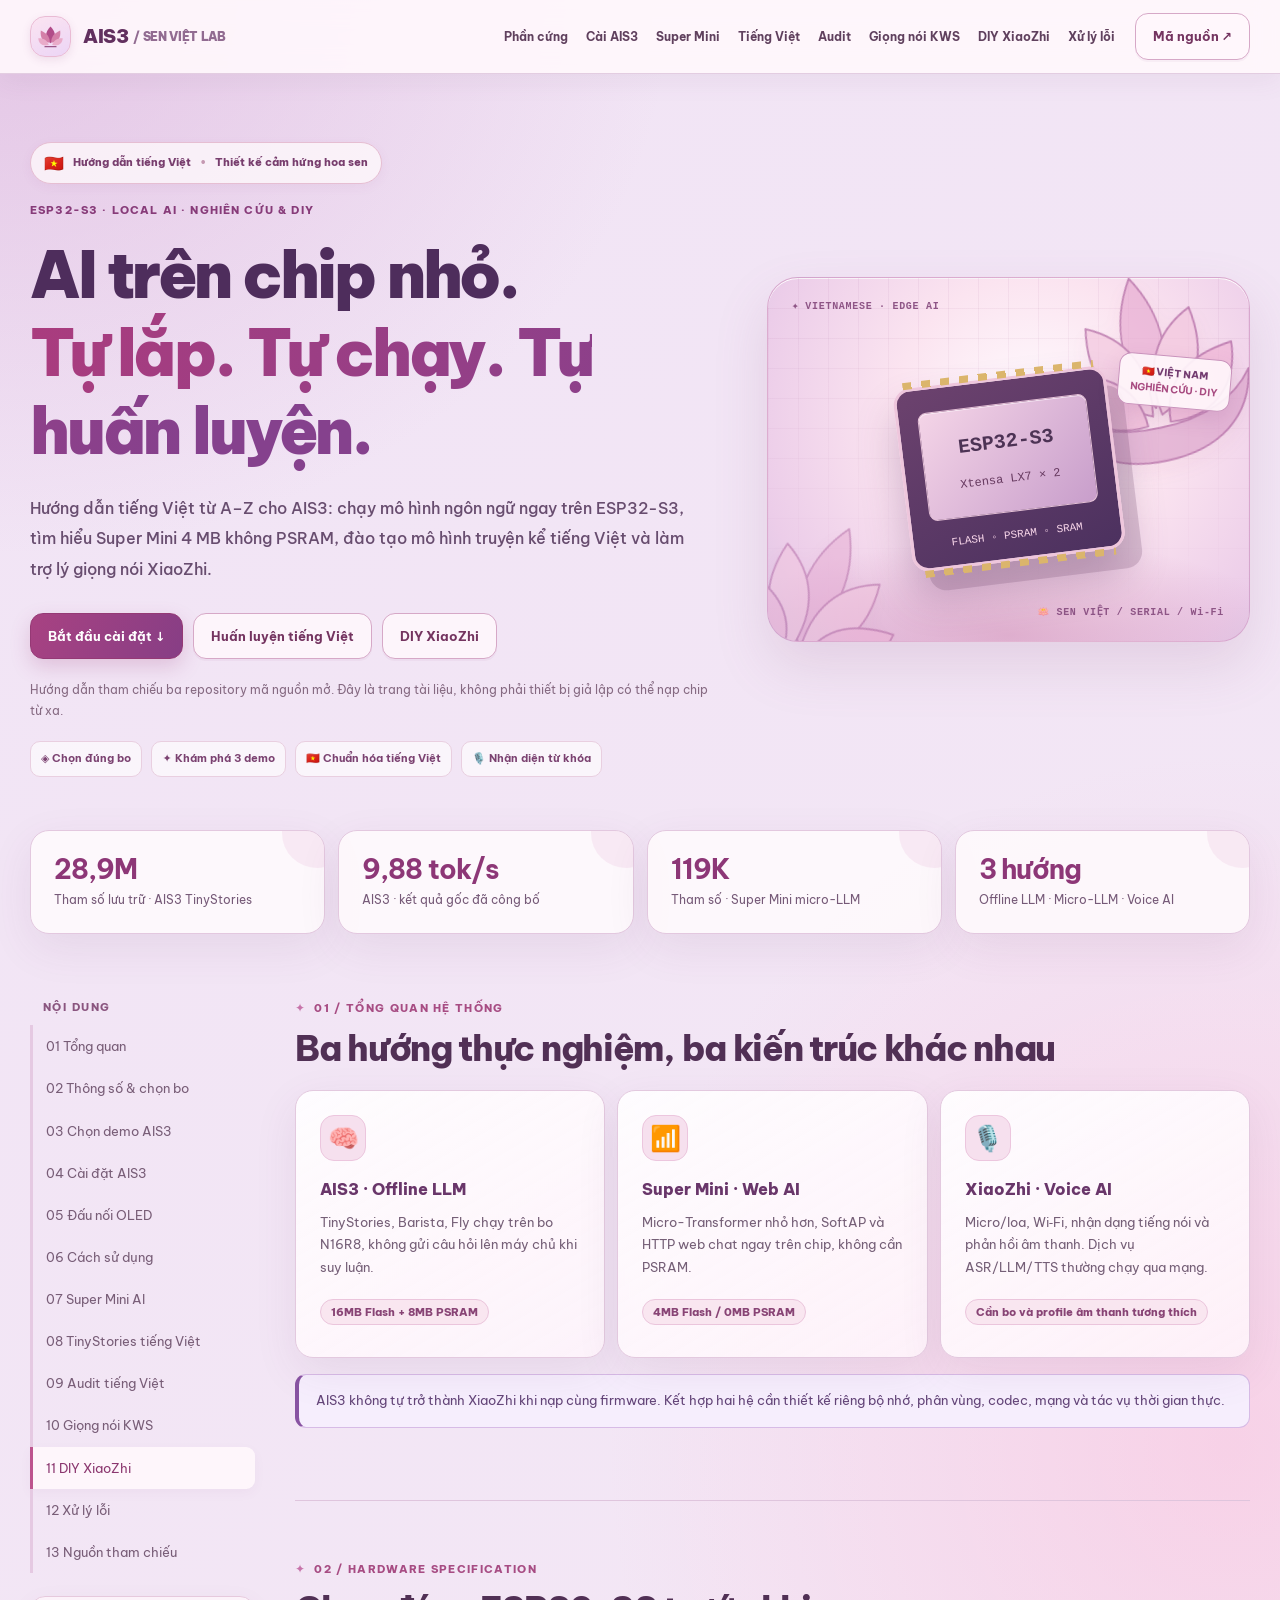
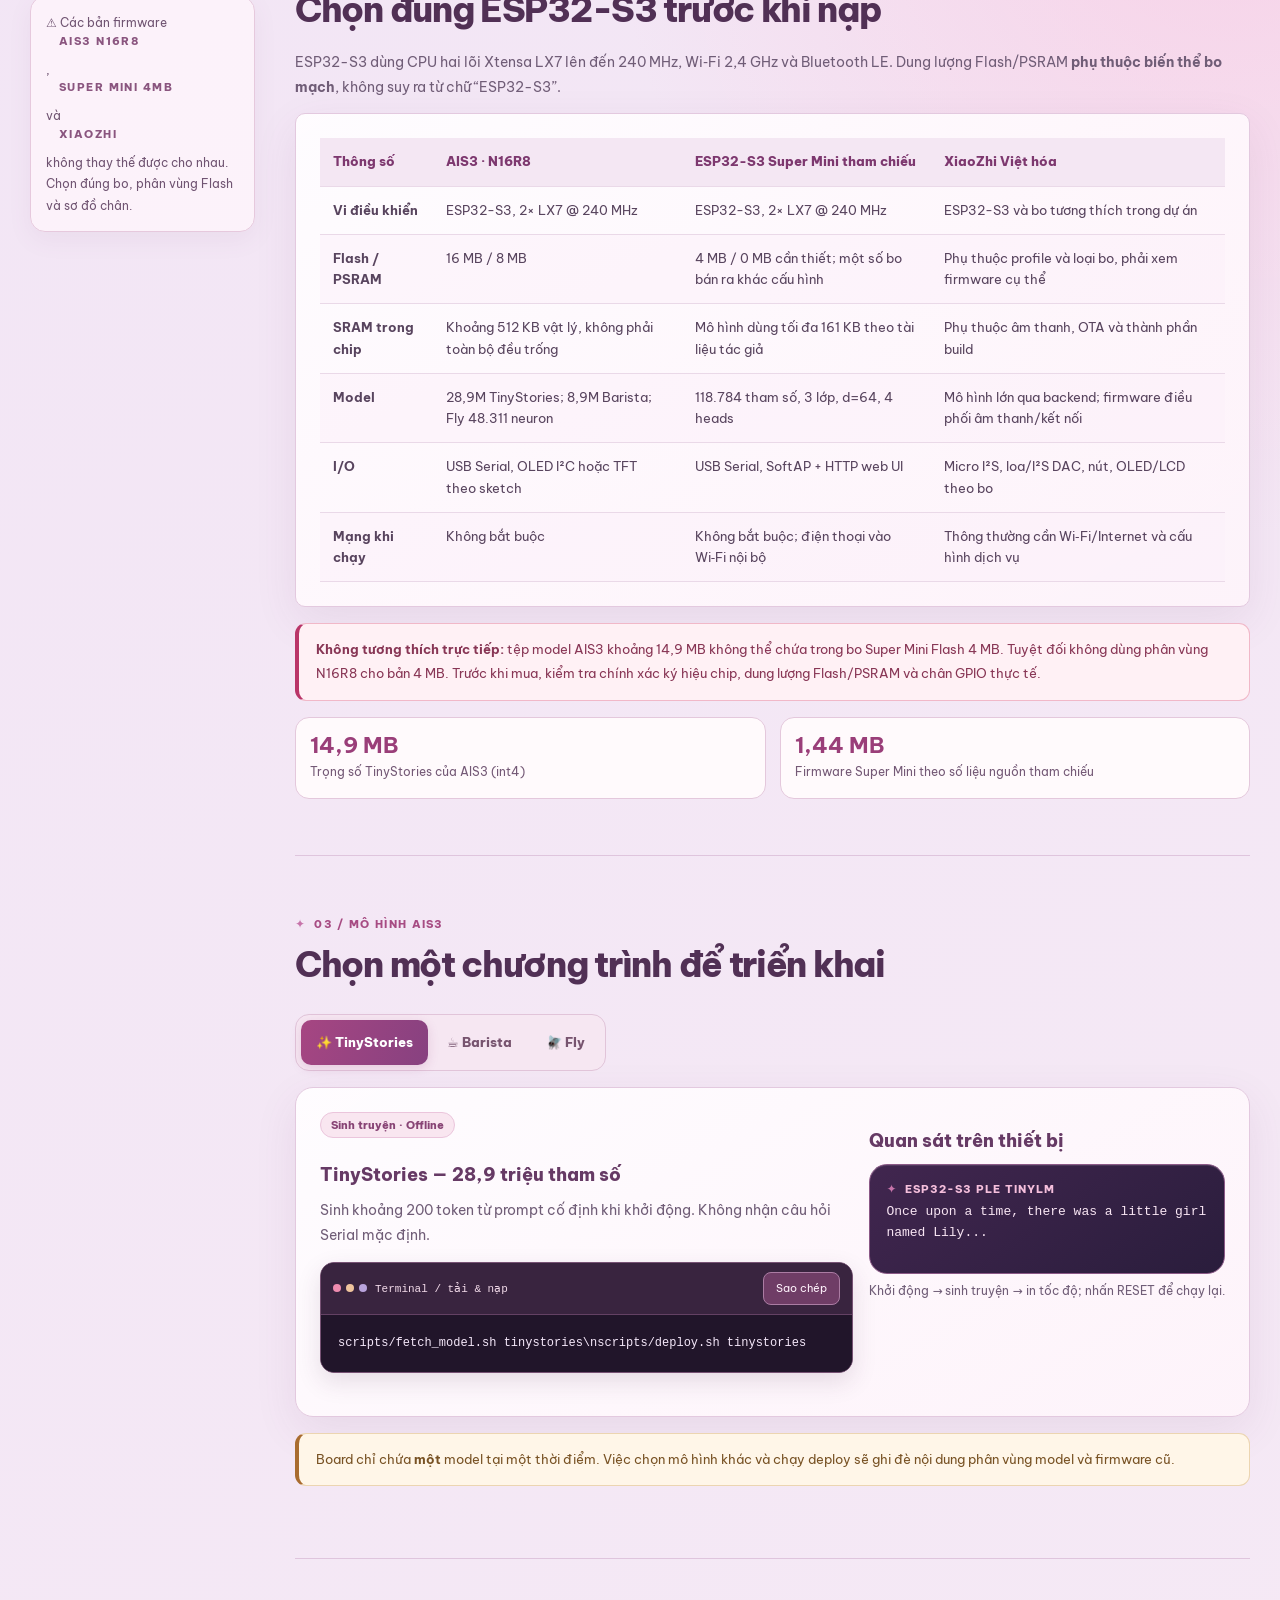
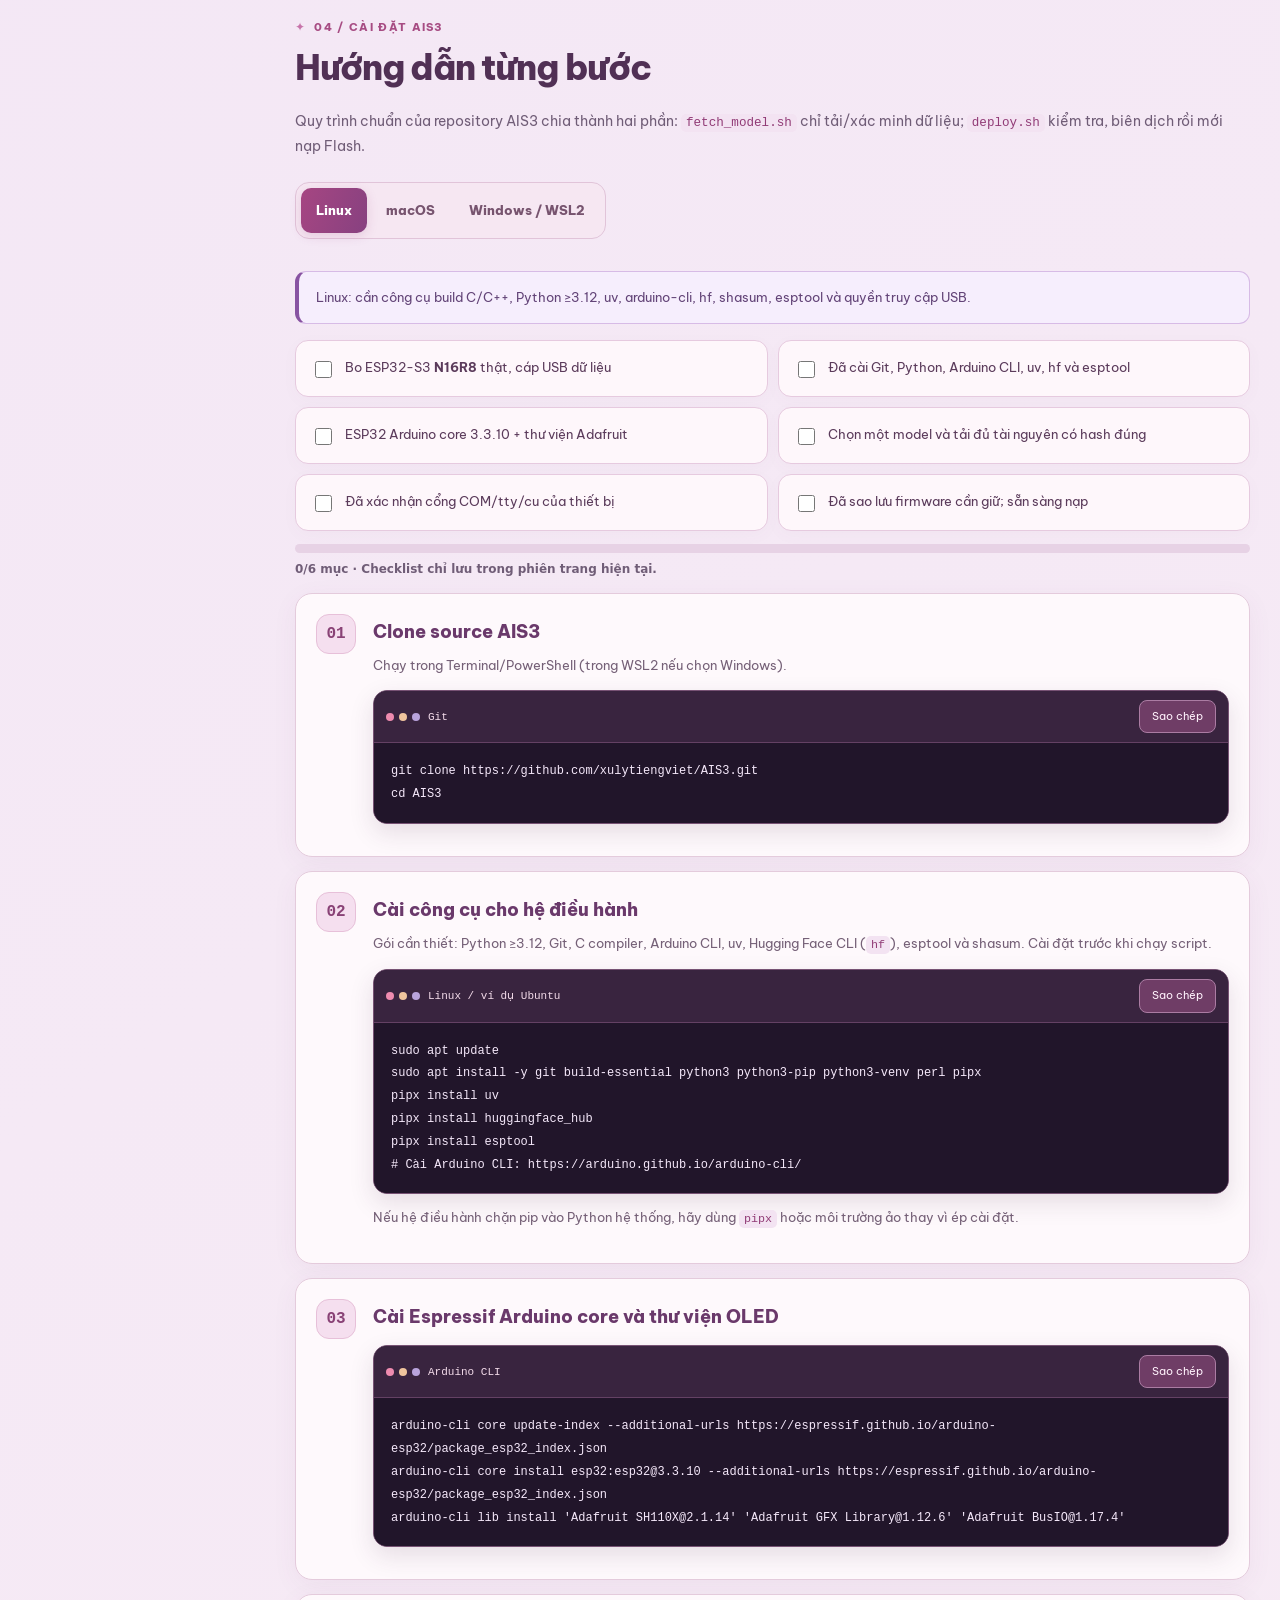
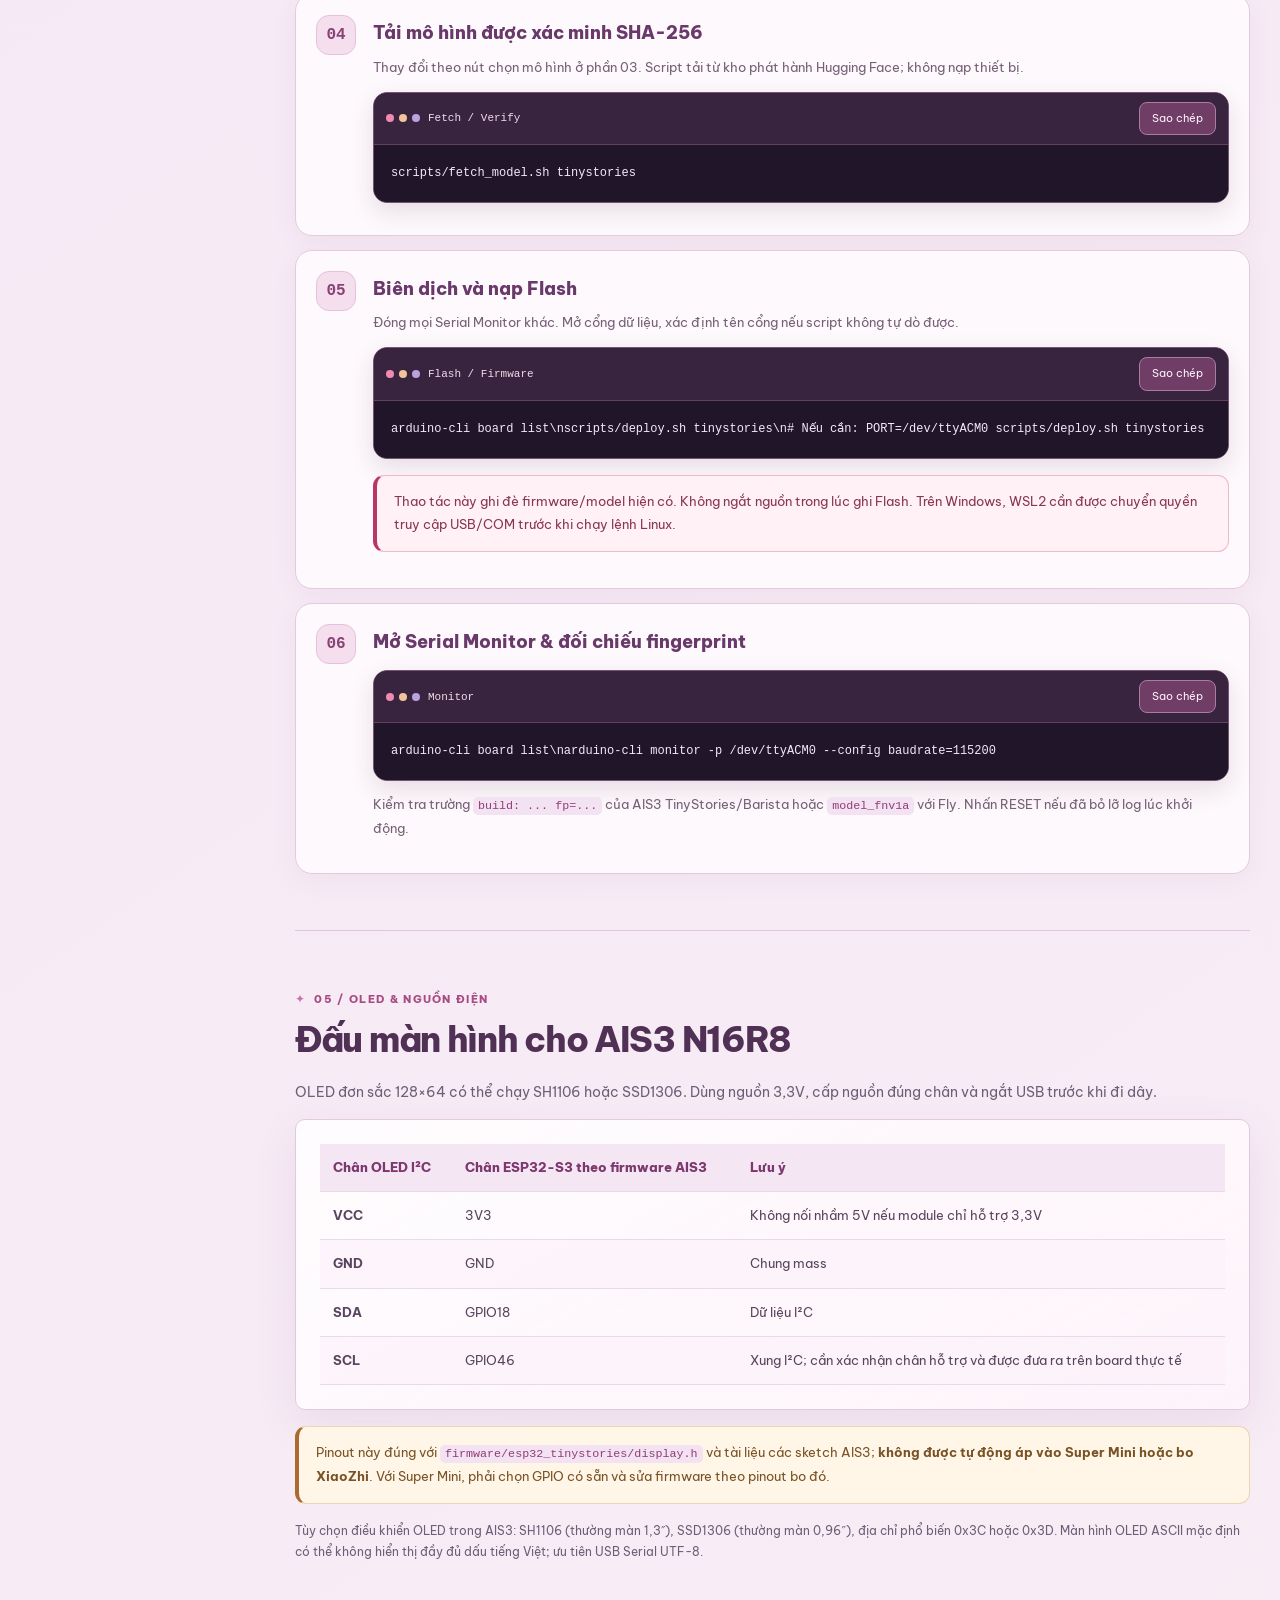
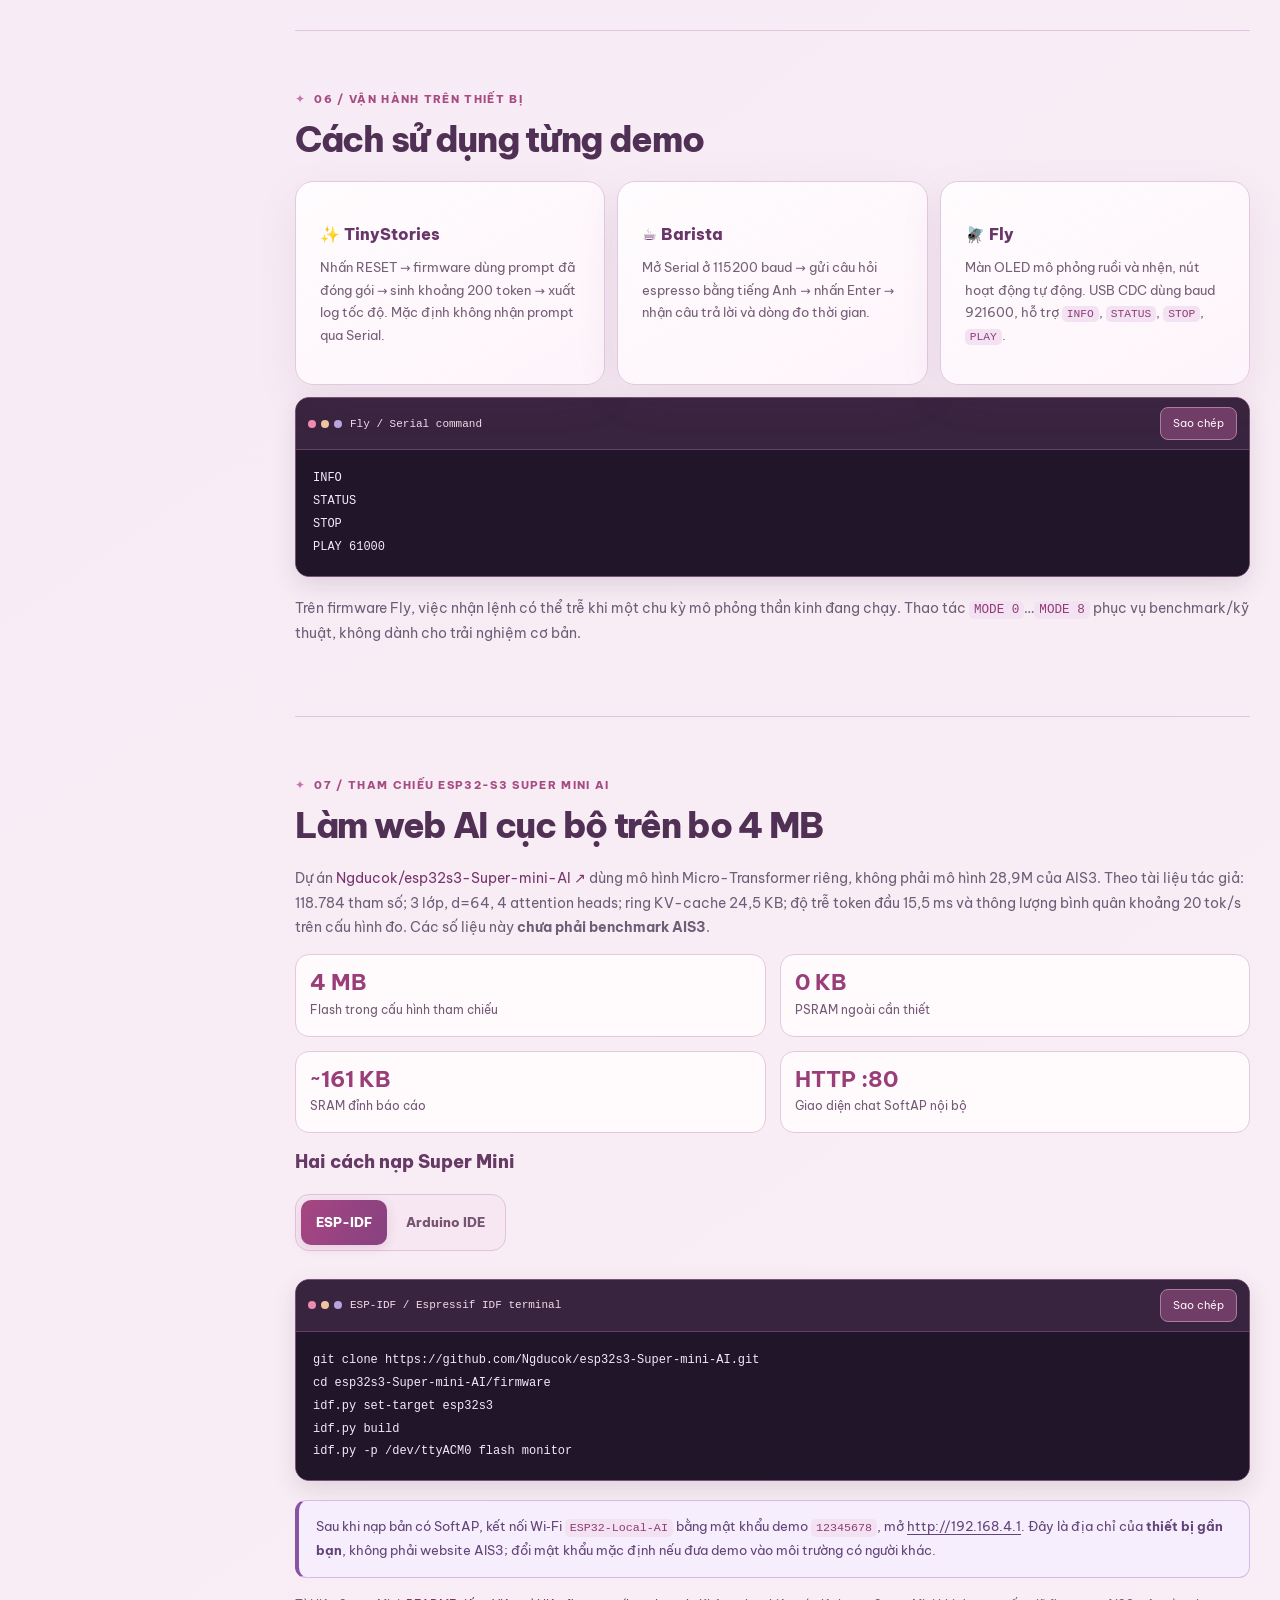
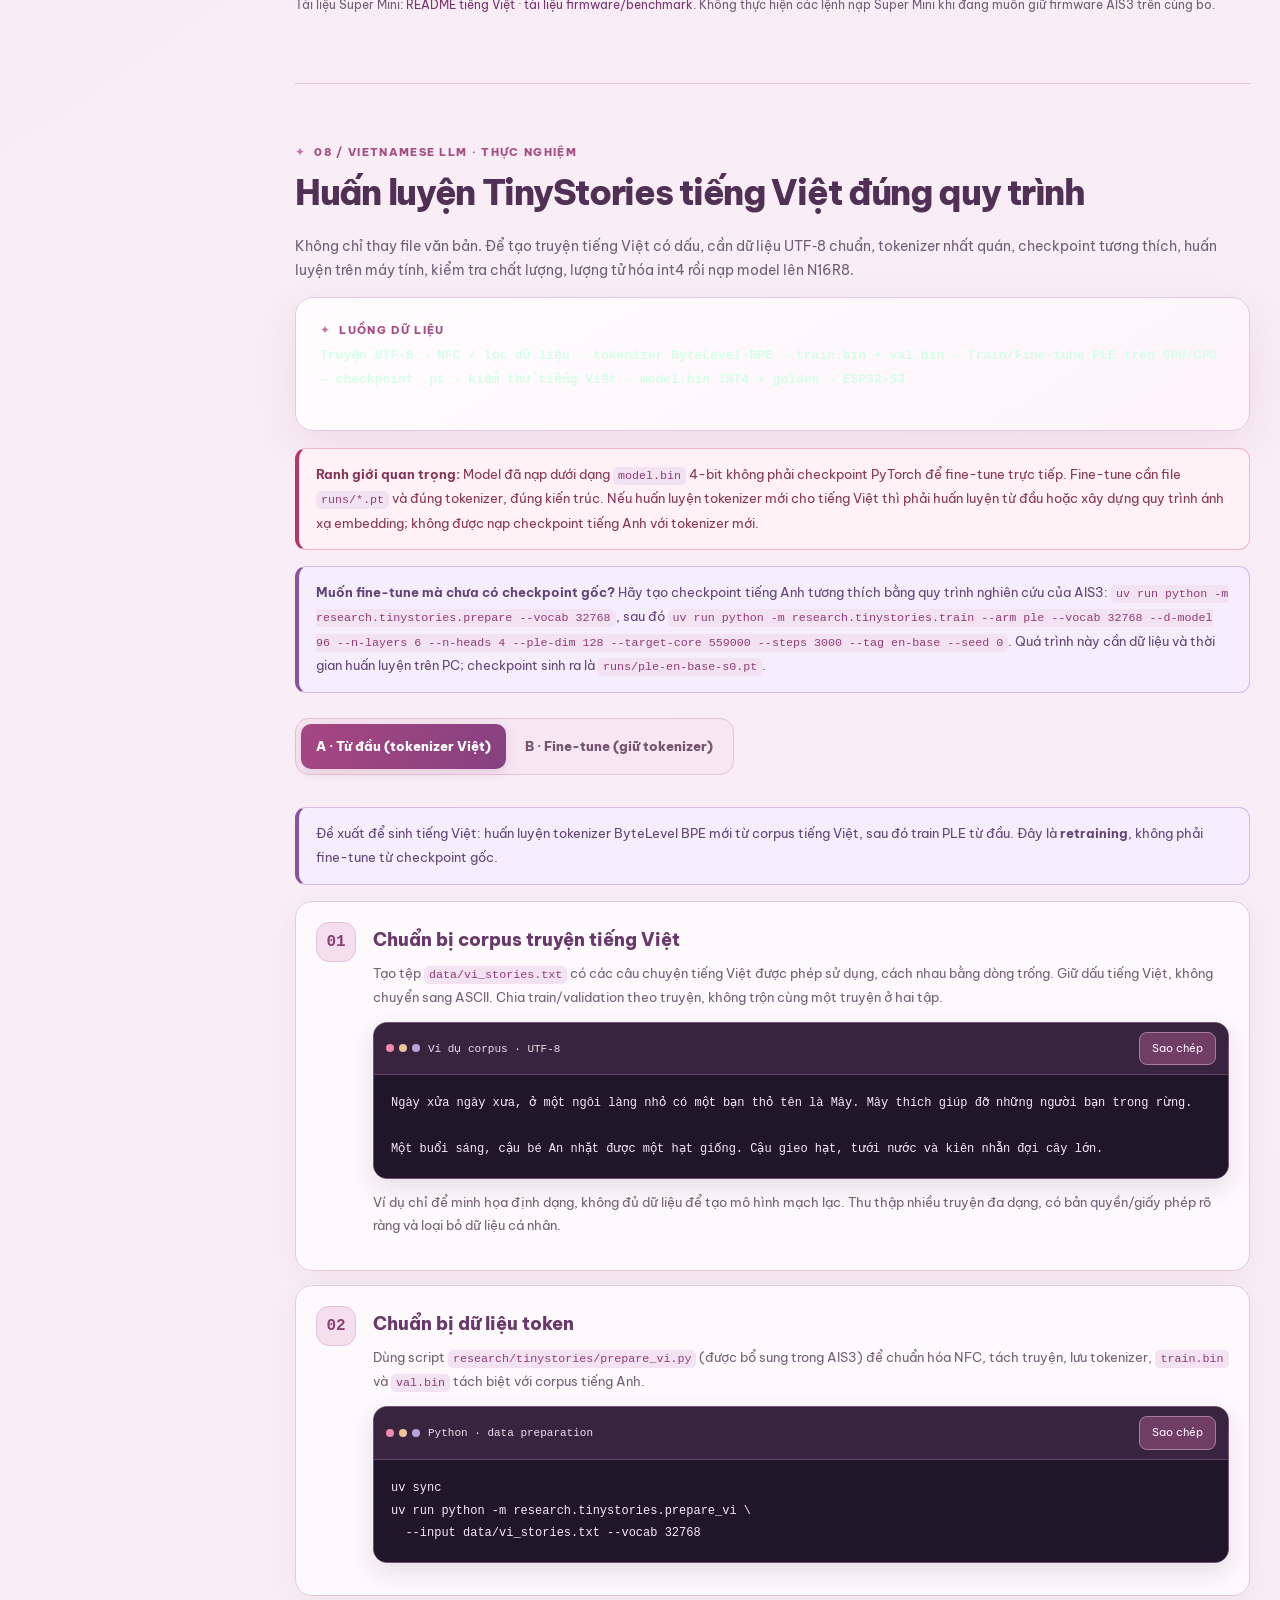
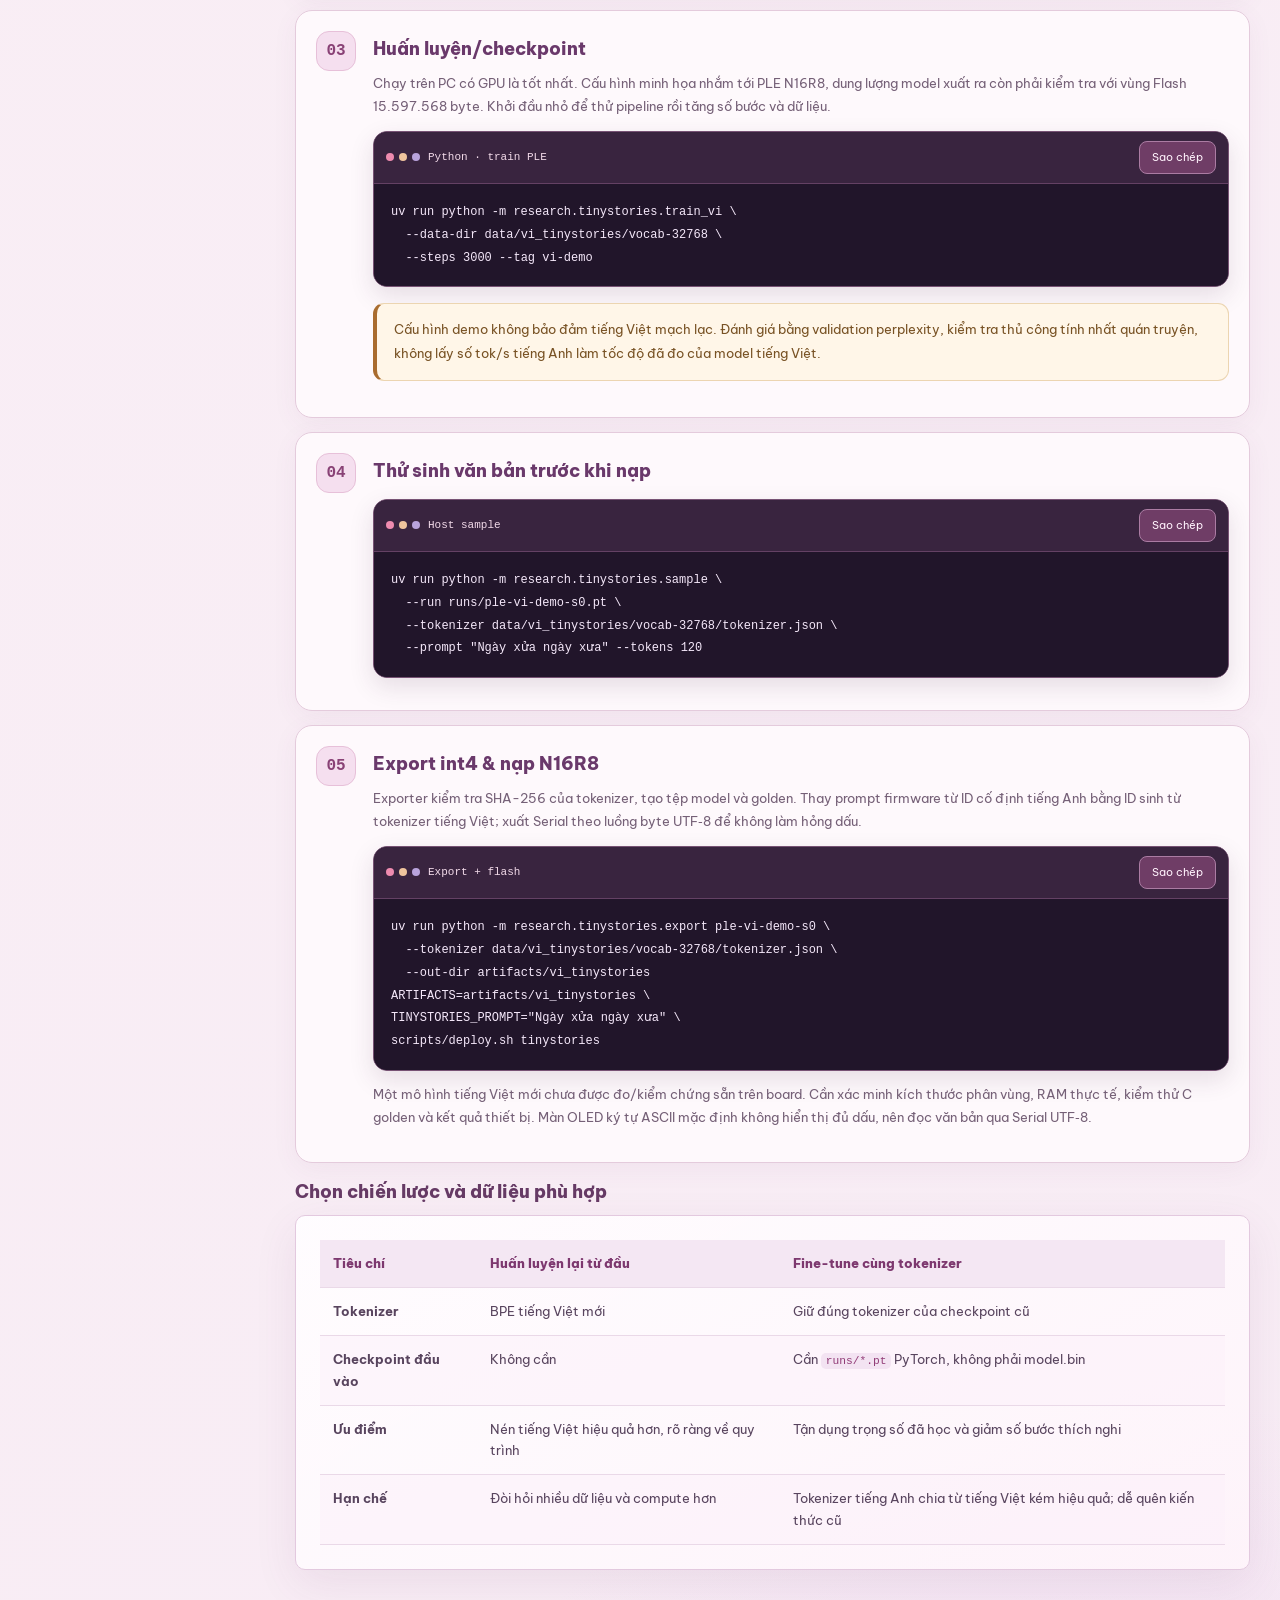
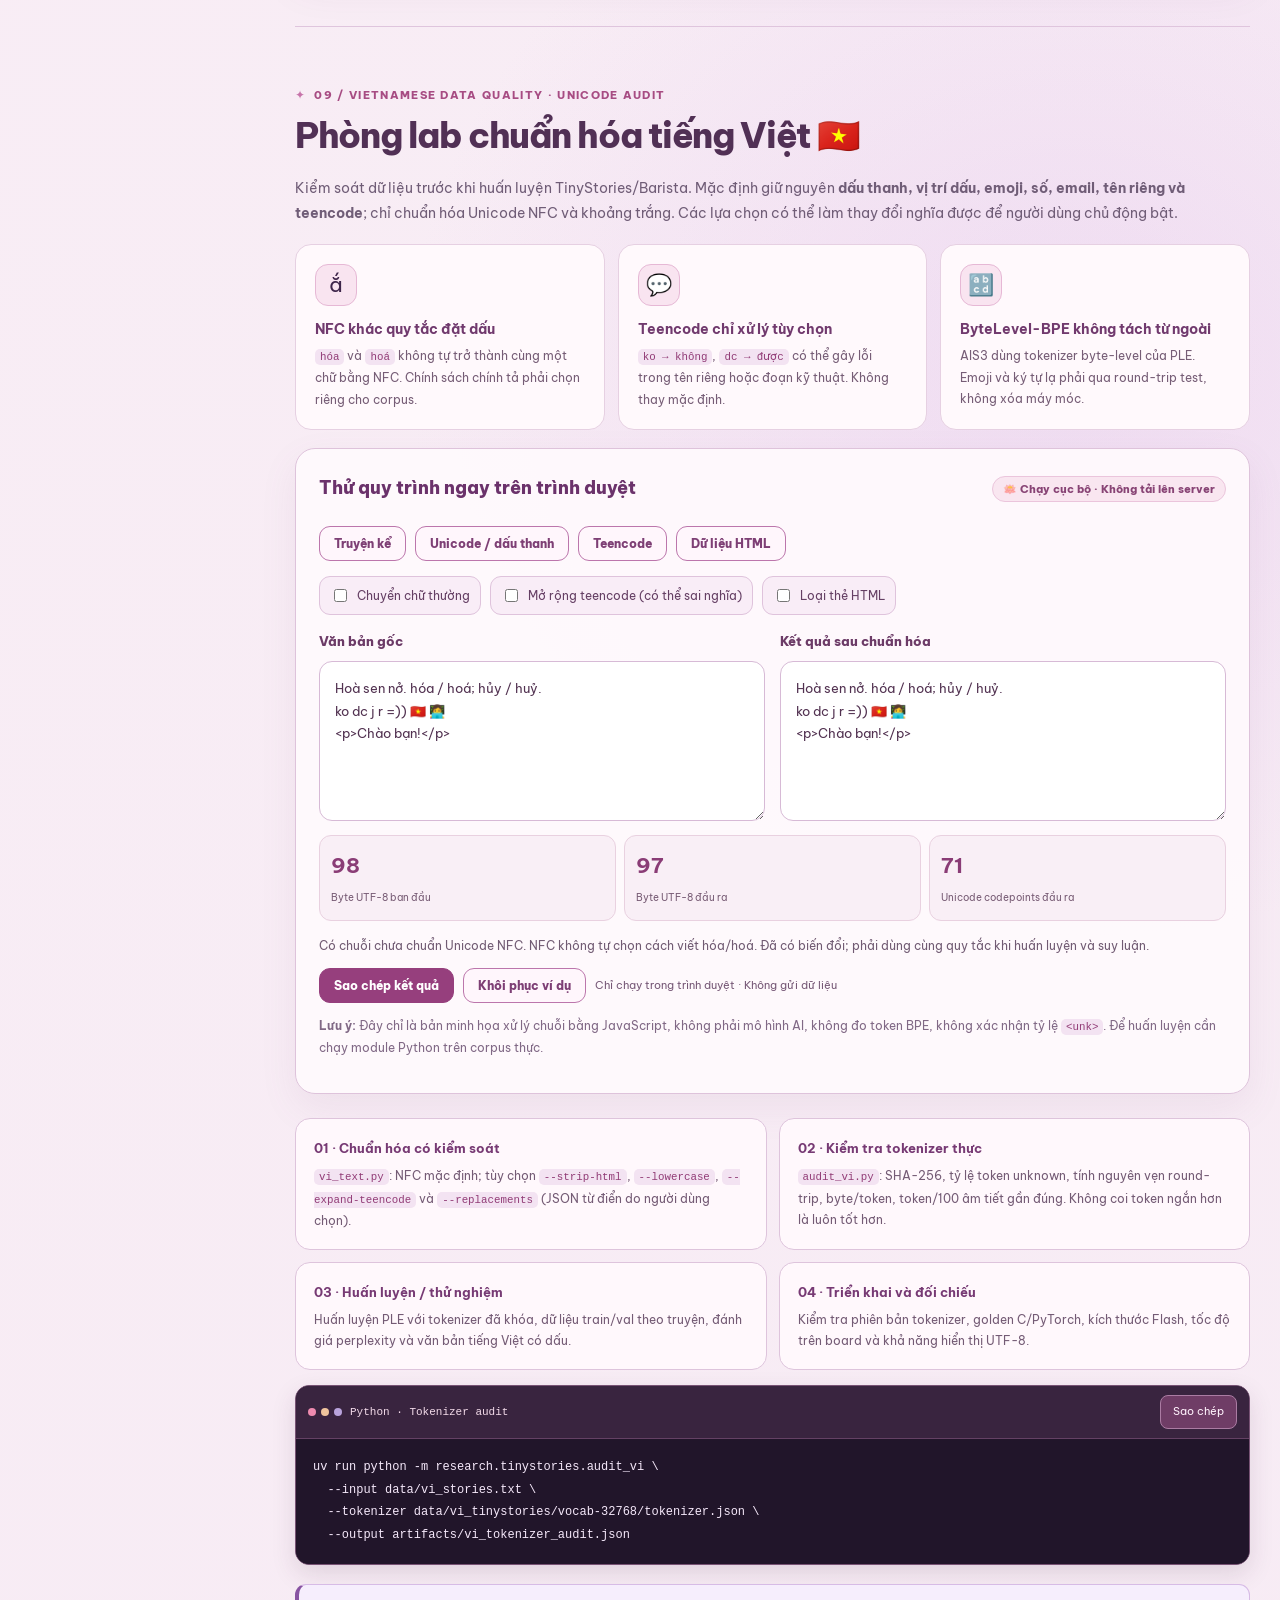
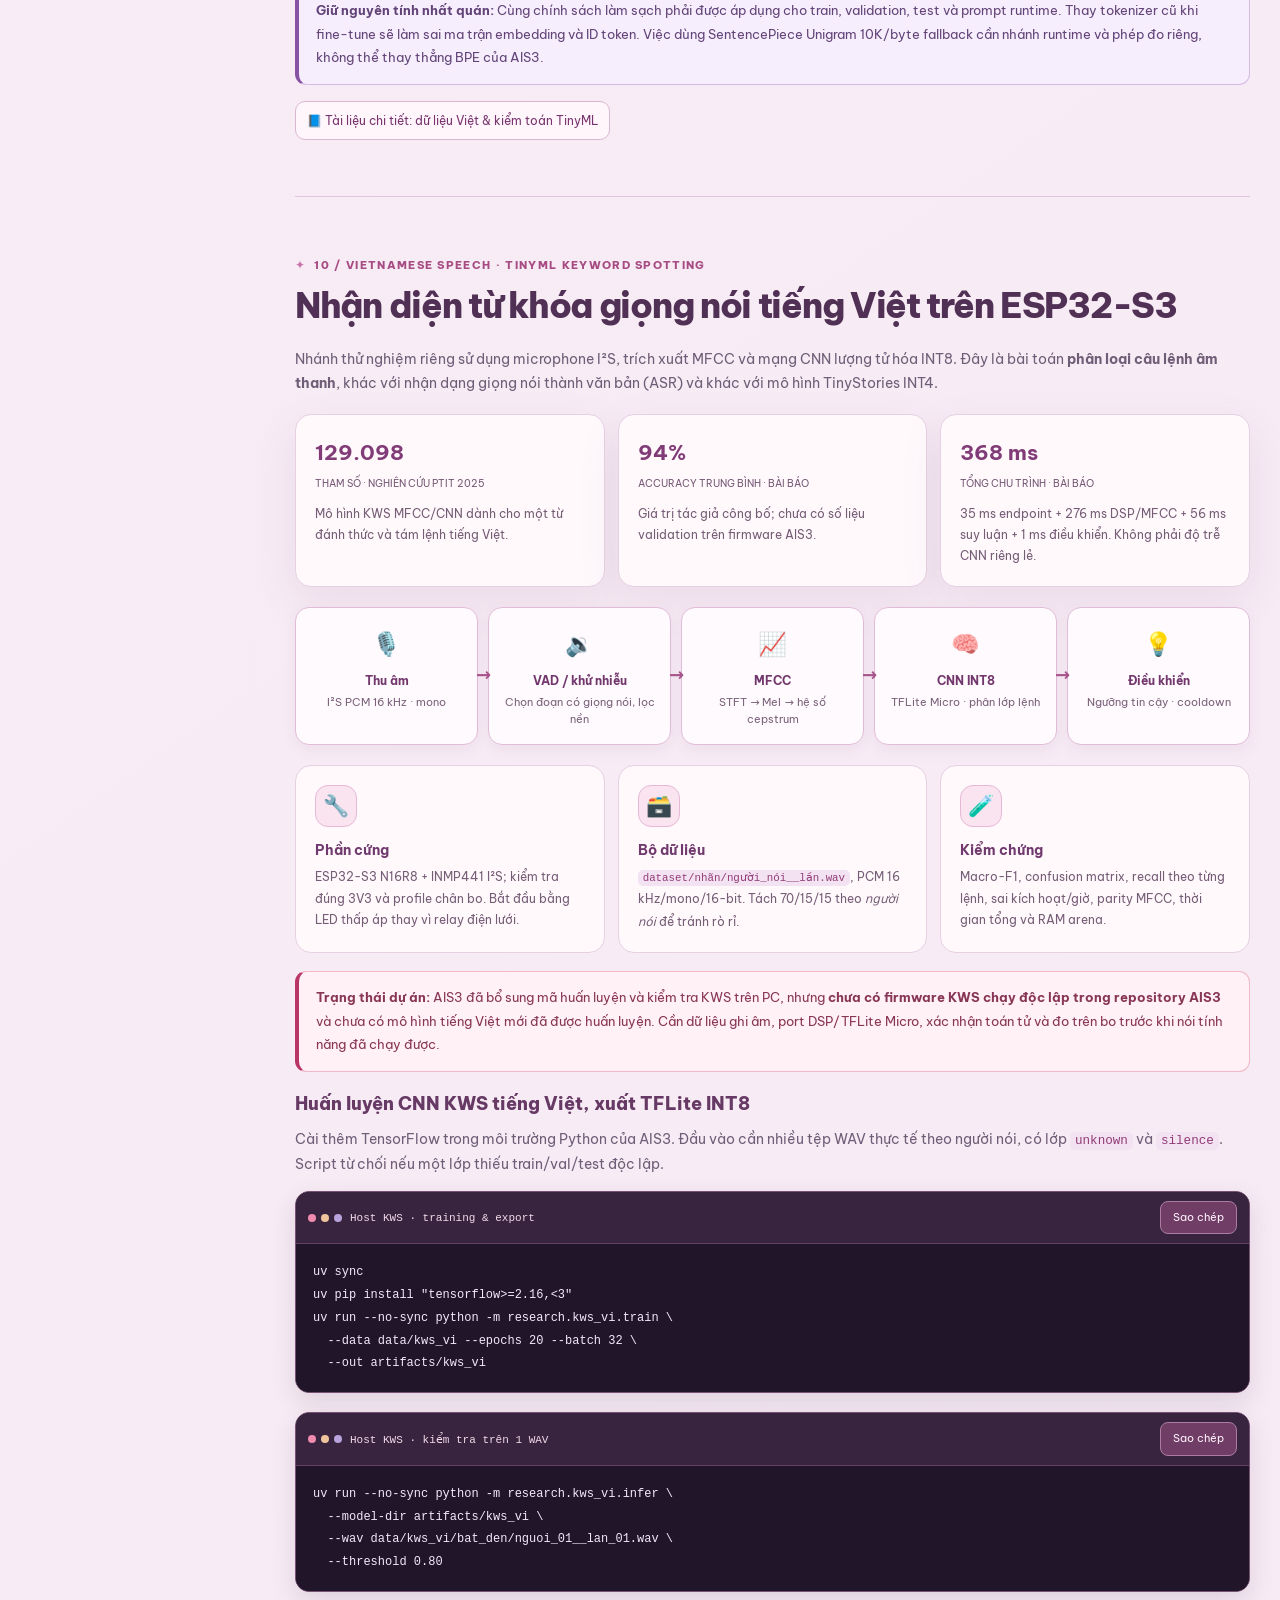
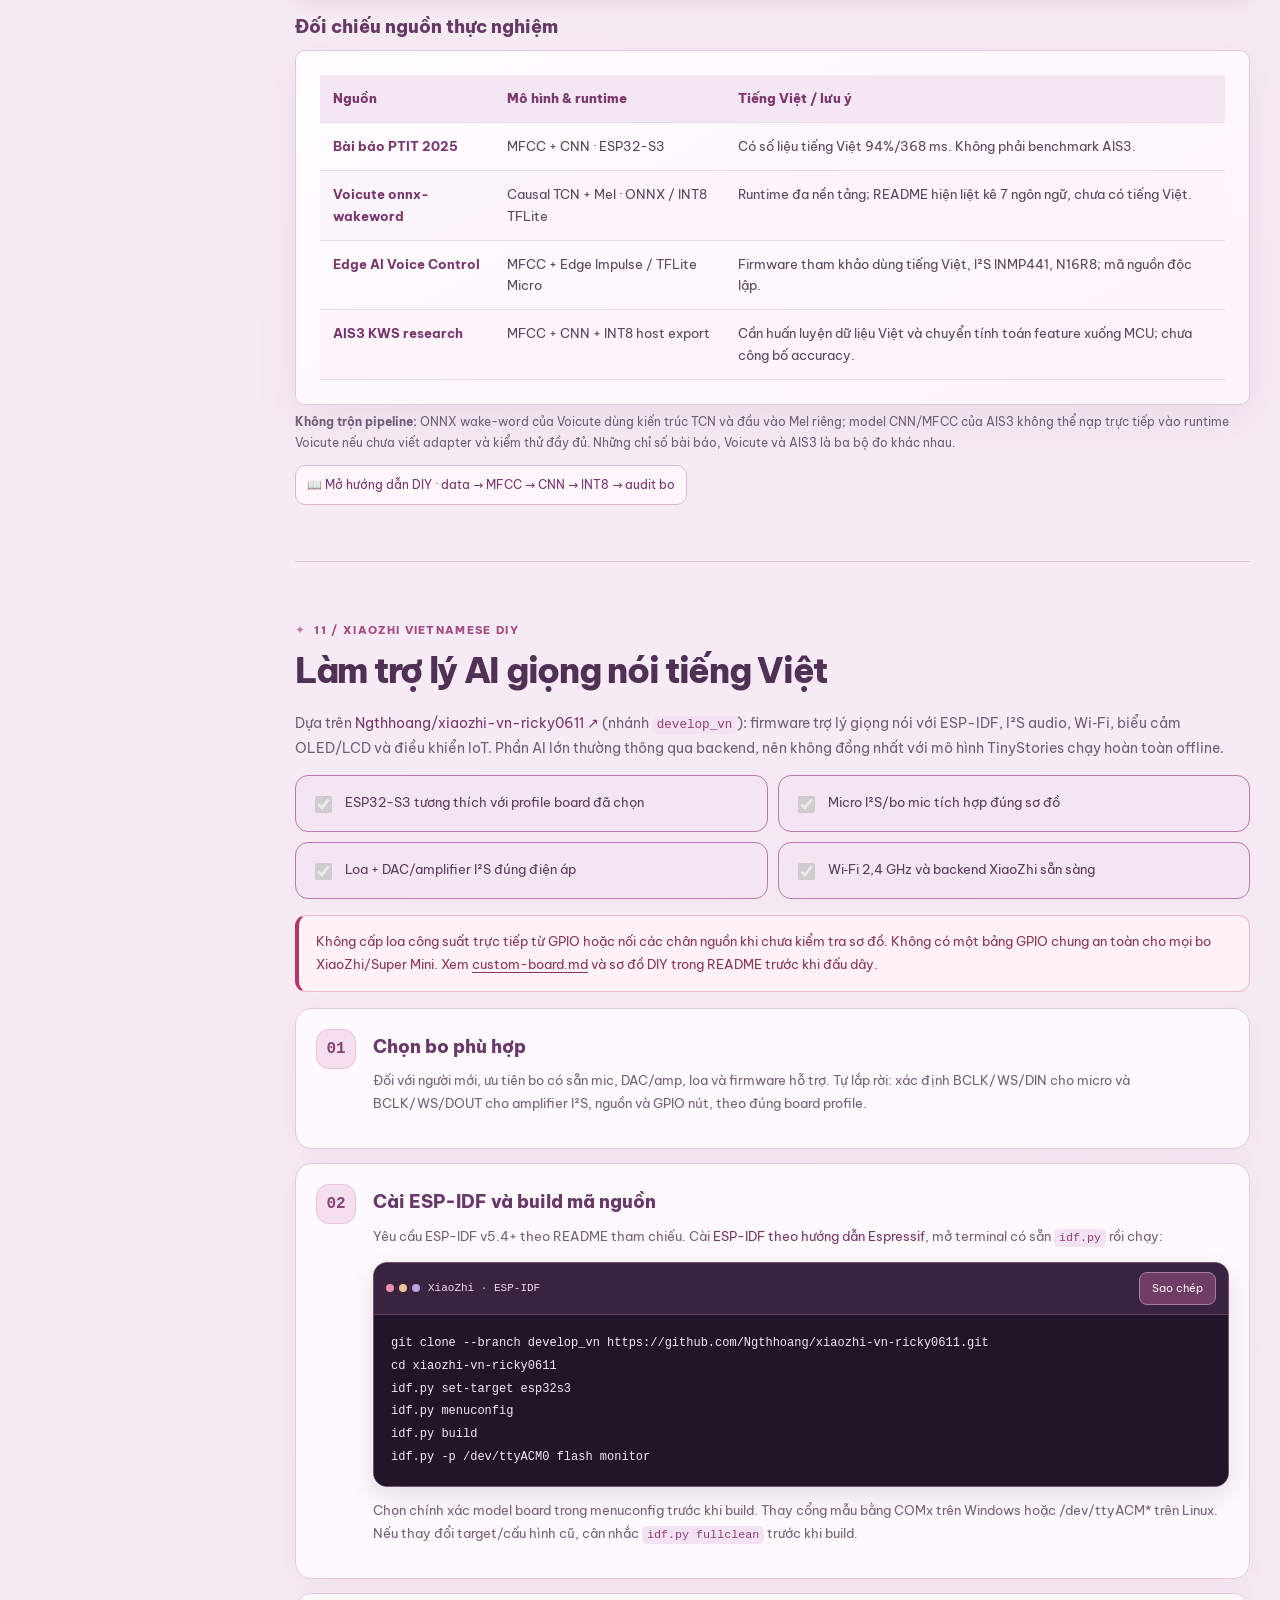
==== commit 7f57c5ac: "feat(web): interactive Vietnamese normalization audit and evidence-based KWS research UI" ====
--- a/docs/index.html
+++ b/docs/index.html
@@ -13,15 +13,16 @@
 :root{--bg:#080e19;--surface:#111d2e;--panel:#152236;--edge:#30445b;--ink:#f0f6ff;--mute:#a7bfd3;--green:#8af5d0;--sky:#8ddcff;--amber:#ffd28b;--red:#ffa8a6}*{box-sizing:border-box}html{scroll-behavior:smooth;scroll-padding-top:80px}body{margin:0;font:15px/1.66 system-ui,-apple-system,"Segoe UI",sans-serif;color:var(--ink);background:radial-gradient(ellipse 72vw 44vw at 95% 0,#18364a,transparent 70%),var(--bg)}a{color:var(--sky);text-decoration:none}a:hover{text-decoration:underline}button,select{font:inherit}button{cursor:pointer}button:focus-visible,a:focus-visible,select:focus-visible{outline:2px solid var(--green);outline-offset:3px}.wrap{max-width:1320px;padding:0 26px;margin:auto}.head{position:sticky;top:0;z-index:10;background:#080e19ef;backdrop-filter:blur(12px);border-bottom:1px solid #283e54}.head .wrap{display:flex;align-items:center;gap:16px;min-height:67px}.brand{display:flex;align-items:center;color:#fff!important;font-weight:850;font-size:19px;letter-spacing:.03em}.logo{display:grid;place-items:center;width:36px;height:36px;margin-right:10px;border:1px solid var(--green);border-radius:9px;background:#163d45;color:var(--green);font:800 13px monospace}.head nav{display:flex;gap:22px;margin-left:auto}.head nav a{color:#bed2e6;font-size:13px}.btn{border:1px solid #426079;background:#192d43;border-radius:10px;padding:9px 15px;color:#e8f6ff!important;display:inline-flex;align-items:center;gap:8px;font-weight:700;font-size:13px;text-decoration:none!important}.btn.primary{border-color:#a6f6d6;background:#a6f6d6;color:#09211c!important}.btn:hover{filter:brightness(1.12)}.hero{padding:62px 0 40px;display:grid;grid-template-columns:1.2fr .8fr;gap:38px;align-items:center}.eyebrow{font:bold 12px monospace;letter-spacing:.15em;color:var(--green);text-transform:uppercase}.hero h1{font-size:clamp(41px,5.6vw,71px);line-height:1.08;letter-spacing:-.055em;max-width:780px;margin:14px 0 17px}.hero h1 em{font-style:normal;color:var(--green)}.lead{color:#c1d3e6;font-size:17px;max-width:660px}.actions{display:flex;flex-wrap:wrap;gap:10px;margin:25px 0}.board{border:1px solid #476276;background:radial-gradient(circle at 50% 20%,#24576a,#122233 62%);border-radius:24px;min-height:290px;position:relative;display:grid;place-items:center;overflow:hidden}.board:before{content:"";position:absolute;inset:0;background-image:linear-gradient(#b8ffee10 1px,transparent 1px),linear-gradient(90deg,#b8ffee10 1px,transparent 1px);background-size:27px 27px}.board .pcb{position:relative;background:#1a3441;padding:24px 17px 17px;border:2px solid #8baeb0;border-radius:12px;box-shadow:14px 14px 0 #091722,0 20px 50px #0007;transform:rotate(-5deg);width:225px;text-align:center}.pcb:before,.pcb:after{content:"";position:absolute;left:8px;right:8px;height:7px;background:repeating-linear-gradient(90deg,#d3bd7c 0 9px,transparent 9px 18px)}.pcb:before{top:-9px}.pcb:after{bottom:-9px}.chip{border:2px solid #9aadb9;border-radius:6px;background:linear-gradient(130deg,#78909a,#3c5260);font:800 20px/1.3 monospace;padding:25px 5px}.pcb small{display:block;font:11px monospace;color:#b7fae1;margin-top:17px}.board .corner{position:absolute;font:10px monospace;color:#9affdb;z-index:1}.board .tl{left:18px;top:17px}.board .br{right:18px;bottom:15px}.stats{display:grid;grid-template-columns:repeat(4,1fr);gap:12px;margin:14px 0 62px}.stat{background:#101c2b;border:1px solid #2e4255;border-radius:14px;padding:19px 20px}.stat strong{font-size:25px;letter-spacing:-.035em;color:var(--green);display:block;line-height:1.25}.stat span{font-size:12px;color:var(--mute)}.layout{display:grid;grid-template-columns:220px minmax(0,1fr);gap:36px}.sidebar{position:sticky;top:92px;align-self:start}.sidebar b{font:12px monospace;color:#88a5ba;letter-spacing:.1em;text-transform:uppercase;display:block;margin-bottom:11px}.sidebar a{display:block;padding:9px 12px;border-left:2px solid #37516b;color:#b4c8d7;font-size:13px}.sidebar a:hover,.sidebar a.active{border-left-color:var(--green);background:#1a2b3c;color:#e4fff3;text-decoration:none}.sidebar .aside{border:1px solid #34566a;padding:15px;border-radius:12px;margin-top:22px;color:#b8cfdf;font-size:12px}.block{padding:0 0 50px;margin-bottom:52px;border-bottom:1px solid #283a4e;scroll-margin-top:89px}.kicker{font:800 11px monospace;letter-spacing:.12em;color:var(--green);text-transform:uppercase}.block h2{font-size:clamp(27px,3.1vw,37px);line-height:1.16;letter-spacing:-.035em;margin:9px 0 13px}.block>p{color:var(--mute)}h3{font-size:18px;margin:13px 0 7px}h4{margin:18px 0 8px}p{margin:.5em 0 1em}.muted{color:var(--mute)}.small{font-size:12px}.cards{display:grid;grid-template-columns:repeat(3,1fr);gap:12px}.card,.panel{border:1px solid #334b60;background:linear-gradient(140deg,#142237,#101b2b);border-radius:15px;padding:22px}.card .emoji{font-size:25px}.card h3{font-size:16px;margin:7px 0}.card p{font-size:13px;color:#b2c5d6}.mini{display:inline-block;padding:3px 9px;border:1px solid #437369;color:#9bffe0;border-radius:40px;font:11px monospace;margin-bottom:8px}.notice{border-left:3px solid var(--amber);background:#3f342042;color:#f5e0c3;padding:12px 16px;border-radius:0 10px 10px 0;margin:16px 0;font-size:13px}.notice.good{border-color:var(--green);background:#1a4d3c48;color:#c9ffeb}.notice.blue{border-color:var(--sky);background:#16415a55;color:#d1eefa}.notice.red{border-color:var(--red);background:#502e3348;color:#f4cecd}.table-scroll{overflow-x:auto}table{border-collapse:collapse;width:100%;font-size:13px;min-width:600px}th,td{text-align:left;padding:12px;border-bottom:1px solid #34495c;vertical-align:top}th{color:#a5f0d2;font-weight:750}td{color:#d4e2f0}td:first-child{font-weight:700}.tabs{display:inline-flex;flex-wrap:wrap;gap:5px;background:#0b1726;border:1px solid #36536b;padding:5px;border-radius:12px;margin:9px 0 16px}.tab{border:0;background:transparent;padding:9px 14px;border-radius:9px;color:#b9cfe0;font-weight:750;font-size:13px}.tab[aria-selected=true]{color:#09261d;background:#9cf1d1}.twocol{display:grid;grid-template-columns:1.2fr .8fr;gap:16px}.terminal{background:#07111e;border:1px solid #3b5469;border-radius:13px;overflow:hidden;margin:12px 0 19px}.terminal .bar{background:#182a3d;border-bottom:1px solid #344b61;display:flex;align-items:center;padding:8px 12px;gap:8px}.dots{display:inline-flex;gap:5px}.dots i{display:block;width:8px;height:8px;border-radius:50%;background:#fb8177}.dots i:nth-child(2){background:#ffcd7a}.dots i:nth-child(3){background:#87e4ad}.bar span{font:11px monospace;color:#b4cee0}.bar button{margin-left:auto;padding:4px 10px;border:1px solid #4b687d;border-radius:6px;color:#d7f3ff;background:#244058;font-size:11px}.terminal pre{margin:0;padding:17px;overflow-x:auto;white-space:pre-wrap;overflow-wrap:anywhere;color:#d5ffe9;font:12.4px/1.65 ui-monospace,Consolas,monospace;max-height:520px;overflow-y:auto}.steps{display:grid;gap:14px}.step{display:grid;grid-template-columns:41px 1fr;gap:13px;background:#111e2e;border:1px solid #30465a;border-radius:14px;padding:18px}.step .num{height:37px;width:37px;display:grid;place-items:center;border:1px solid #518e86;border-radius:9px;color:#b5ffe7;font:bold 16px monospace}.step h3{margin:2px 0 6px}.step p{font-size:13px;color:var(--mute)}.step .terminal{margin:12px 0}.checkgrid{display:grid;grid-template-columns:1fr 1fr;gap:10px}.checkgrid label{padding:15px;border:1px solid #365166;border-radius:12px;background:#142437;display:flex;align-items:start;gap:10px;cursor:pointer;font-size:13px}.checkgrid input{margin-top:5px;accent-color:#8ef5ce;min-width:17px;min-height:17px}.progress{height:8px;background:#22374c;border-radius:60px;overflow:hidden;margin:13px 0 4px}.progress i{display:block;background:linear-gradient(90deg,#6dded6,#b0f4b9);height:100%;width:0;transition:width .2s}.info-grid{display:grid;grid-template-columns:repeat(2,1fr);gap:14px}.metric{border:1px solid #3a5369;padding:14px;border-radius:11px;background:#142438}.metric strong{display:block;color:var(--green);font-size:22px;line-height:1.25}.metric span{font-size:12px;color:#a4c0d1}details{border:1px solid #344a61;border-radius:11px;margin:9px 0;background:#121f2f}details summary{padding:13px 16px;cursor:pointer;font-weight:750;font-size:14px}details p{padding:0 16px 12px;color:#b9cddd;font-size:13px}.footer{padding:30px 0 60px;color:#93a9ba;font-size:12px;display:flex;justify-content:space-between;gap:12px;flex-wrap:wrap}@media(max-width:1030px){.head nav{gap:12px}.wrap{padding:0 17px}.layout{grid-template-columns:170px minmax(0,1fr);gap:18px}}@media(max-width:800px){.sidebar,.head nav{display:none}.hero{grid-template-columns:1fr;gap:12px;padding:35px 0}.board{min-height:220px}.layout{display:block}.stats,.cards{grid-template-columns:repeat(2,1fr)}.twocol{grid-template-columns:1fr}}@media(max-width:540px){.hero h1{font-size:41px}.stats,.cards,.checkgrid,.info-grid{grid-template-columns:1fr}.stat{padding:14px}.panel,.card{padding:17px}.step{padding:12px;grid-template-columns:34px 1fr;gap:9px}.step .num{width:31px;height:31px}.terminal pre{font-size:11px;padding:11px}.tab{padding:8px 10px}.board{min-height:190px}.pcb{transform:rotate(-4deg) scale(.8)}}@media(prefers-reduced-motion:reduce){html{scroll-behavior:auto}.progress i{transition:none}}
 </style>
 <link rel="stylesheet" href="./lotus-theme.css">
+<link rel="stylesheet" href="./vi-lab.css">
 </head>
 <body>
 <a class="skip-link" href="#main-content">Đi tới nội dung hướng dẫn</a>
-<header class="head"><div class="wrap"><a class="brand" href="#top"><span class="logo"><svg xmlns="http://www.w3.org/2000/svg" width="27" height="27" viewBox="0 0 64 64" aria-hidden="true"><path d="M32 48C18 35 18 23 32 8c14 15 14 27 0 40Z" fill="#b14c89"/><path d="M30 47C13 45 7 35 9 18c16 7 22 17 21 29Z" fill="#d47fa8"/><path d="M34 47c17-2 23-12 21-29-16 7-22 17-21 29Z" fill="#d47fa8"/><path d="M28 52C13 56 4 49 3 36c12-1 22 5 25 16ZM36 52c15 4 24-3 25-16-12-1-22 5-25 16Z" fill="#e9abc9"/><path d="M19 56h26" fill="none" stroke="#9b5689" stroke-linecap="round" stroke-width="3"/></svg></span> AIS3 <span class="muted small">&nbsp;/ SEN VIỆT LAB</span></a><nav aria-label="Điều hướng"><a href="#hardware">Phần cứng</a><a href="#install">Cài AIS3</a><a href="#supermini">Super Mini</a><a href="#vietnamese">Tiếng Việt</a><a href="#xiaozhi">DIY XiaoZhi</a><a href="#troubleshoot">Xử lý lỗi</a></nav><a class="btn" href="https://github.com/xulytiengviet/AIS3" target="_blank" rel="noopener">Mã nguồn ↗</a></div></header>
+<header class="head"><div class="wrap"><a class="brand" href="#top"><span class="logo"><svg xmlns="http://www.w3.org/2000/svg" width="27" height="27" viewBox="0 0 64 64" aria-hidden="true"><path d="M32 48C18 35 18 23 32 8c14 15 14 27 0 40Z" fill="#b14c89"/><path d="M30 47C13 45 7 35 9 18c16 7 22 17 21 29Z" fill="#d47fa8"/><path d="M34 47c17-2 23-12 21-29-16 7-22 17-21 29Z" fill="#d47fa8"/><path d="M28 52C13 56 4 49 3 36c12-1 22 5 25 16ZM36 52c15 4 24-3 25-16-12-1-22 5-25 16Z" fill="#e9abc9"/><path d="M19 56h26" fill="none" stroke="#9b5689" stroke-linecap="round" stroke-width="3"/></svg></span> AIS3 <span class="muted small">&nbsp;/ SEN VIỆT LAB</span></a><nav aria-label="Điều hướng"><a href="#hardware">Phần cứng</a><a href="#install">Cài AIS3</a><a href="#supermini">Super Mini</a><a href="#vietnamese">Tiếng Việt</a><a href="#text-audit">Audit</a><a href="#voice-kws">Giọng nói KWS</a><a href="#xiaozhi">DIY XiaoZhi</a><a href="#troubleshoot">Xử lý lỗi</a></nav><a class="btn" href="https://github.com/xulytiengviet/AIS3" target="_blank" rel="noopener">Mã nguồn ↗</a></div></header>
 <main class="wrap" id="main-content">
-<section class="hero" id="top"><div><div class="viet-intro"><span class="flag" aria-hidden="true">🇻🇳</span> Hướng dẫn tiếng Việt <span class="separator">•</span> Thiết kế cảm hứng hoa sen</div><div class="eyebrow" style="margin-top:19px">ESP32-S3 · Local AI · Nghiên cứu & DIY</div><h1>AI trên chip nhỏ.<br><em>Tự lắp. Tự chạy. Tự huấn luyện.</em></h1><p class="lead">Hướng dẫn tiếng Việt từ A–Z cho AIS3: chạy mô hình ngôn ngữ ngay trên ESP32-S3, tìm hiểu Super Mini 4 MB không PSRAM, đào tạo mô hình truyện kể tiếng Việt và làm trợ lý giọng nói XiaoZhi.</p><div class="actions"><a class="btn primary" href="#install">Bắt đầu cài đặt ↓</a><a class="btn" href="#vietnamese">Huấn luyện tiếng Việt</a><a class="btn" href="#xiaozhi">DIY XiaoZhi</a></div><div class="small muted">Hướng dẫn tham chiếu ba repository mã nguồn mở. Đây là trang tài liệu, không phải thiết bị giả lập có thể nạp chip từ xa.</div><div class="hero-meta"><a href="#hardware">◈ Chọn đúng bo</a><a href="#models">✦ Khám phá 3 demo</a><a href="#troubleshoot">✧ Xử lý sự cố</a></div></div><div class="board" aria-label="Minh họa ESP32-S3 với hoa sen cách điệu, màu tím sen hồng"><svg class="lotus-symbol" xmlns="http://www.w3.org/2000/svg" viewBox="0 0 240 240" aria-hidden="true"><g stroke="#a55395" stroke-width="2" stroke-linejoin="round"><path d="M120 166C93 120 91 75 120 28c29 47 27 92 0 138Z" fill="#e5a7cf"/><path d="M115 174C65 151 58 109 65 70c39 18 59 53 50 104ZM125 174c50-23 57-65 50-104-39 18-59 53-50 104Z" fill="#f1c3db"/><path d="M108 183C57 188 31 153 29 114c48 5 77 26 79 69ZM132 183c51 5 77-30 79-69-48 5-77 26-79 69Z" fill="#eeb0d2"/><path d="M120 187c-48 0-82-14-103-42 8 51 48 77 103 77s95-26 103-77c-21 28-55 42-103 42Z" fill="#daa0c9"/></g></svg><svg class="lotus-symbol small" xmlns="http://www.w3.org/2000/svg" viewBox="0 0 240 240" aria-hidden="true"><g stroke="#a55395" stroke-width="2" stroke-linejoin="round"><path d="M120 166C93 120 91 75 120 28c29 47 27 92 0 138Z" fill="#e5a7cf"/><path d="M115 174C65 151 58 109 65 70c39 18 59 53 50 104ZM125 174c50-23 57-65 50-104-39 18-59 53-50 104Z" fill="#f1c3db"/><path d="M108 183C57 188 31 153 29 114c48 5 77 26 79 69ZM132 183c51 5 77-30 79-69-48 5-77 26-79 69Z" fill="#eeb0d2"/><path d="M120 187c-48 0-82-14-103-42 8 51 48 77 103 77s95-26 103-77c-21 28-55 42-103 42Z" fill="#daa0c9"/></g></svg><span class="corner tl">✦ VIETNAMESE · EDGE AI</span><div class="board-stamp">🇻🇳 VIỆT NAM <span>NGHIÊN CỨU · DIY</span></div><div class="pcb"><div class="chip">ESP32-S3<br><small style="color:#eef9ff;font-size:12px">Xtensa LX7 × 2</small></div><small>FLASH ◦ PSRAM ◦ SRAM</small></div><span class="corner br">🪷 SEN VIỆT / SERIAL / Wi-Fi</span></div></section>
-<div class="mobile-jump"><label for="jump-section">🪷 CHUYỂN MỤC</label><select id="jump-section" aria-label="Chọn nội dung hướng dẫn"><option value="#overview">01 · Tổng quan</option><option value="#hardware">02 · Phần cứng</option><option value="#models">03 · Mô hình AIS3</option><option value="#install">04 · Cài đặt</option><option value="#wiring">05 · Đấu nối OLED</option><option value="#usage">06 · Cách sử dụng</option><option value="#supermini">07 · Super Mini</option><option value="#vietnamese">08 · Huấn luyện tiếng Việt</option><option value="#xiaozhi">09 · DIY XiaoZhi</option><option value="#troubleshoot">10 · Xử lý lỗi</option><option value="#references">11 · Nguồn tham chiếu</option></select></div>
+<section class="hero" id="top"><div><div class="viet-intro"><span class="flag" aria-hidden="true">🇻🇳</span> Hướng dẫn tiếng Việt <span class="separator">•</span> Thiết kế cảm hứng hoa sen</div><div class="eyebrow" style="margin-top:19px">ESP32-S3 · Local AI · Nghiên cứu & DIY</div><h1>AI trên chip nhỏ.<br><em>Tự lắp. Tự chạy. Tự huấn luyện.</em></h1><p class="lead">Hướng dẫn tiếng Việt từ A–Z cho AIS3: chạy mô hình ngôn ngữ ngay trên ESP32-S3, tìm hiểu Super Mini 4 MB không PSRAM, đào tạo mô hình truyện kể tiếng Việt và làm trợ lý giọng nói XiaoZhi.</p><div class="actions"><a class="btn primary" href="#install">Bắt đầu cài đặt ↓</a><a class="btn" href="#vietnamese">Huấn luyện tiếng Việt</a><a class="btn" href="#xiaozhi">DIY XiaoZhi</a></div><div class="small muted">Hướng dẫn tham chiếu ba repository mã nguồn mở. Đây là trang tài liệu, không phải thiết bị giả lập có thể nạp chip từ xa.</div><div class="hero-meta"><a href="#hardware">◈ Chọn đúng bo</a><a href="#models">✦ Khám phá 3 demo</a><a href="#text-audit">🇻🇳 Chuẩn hóa tiếng Việt</a><a href="#voice-kws">🎙️ Nhận diện từ khóa</a></div></div><div class="board" aria-label="Minh họa ESP32-S3 với hoa sen cách điệu, màu tím sen hồng"><svg class="lotus-symbol" xmlns="http://www.w3.org/2000/svg" viewBox="0 0 240 240" aria-hidden="true"><g stroke="#a55395" stroke-width="2" stroke-linejoin="round"><path d="M120 166C93 120 91 75 120 28c29 47 27 92 0 138Z" fill="#e5a7cf"/><path d="M115 174C65 151 58 109 65 70c39 18 59 53 50 104ZM125 174c50-23 57-65 50-104-39 18-59 53-50 104Z" fill="#f1c3db"/><path d="M108 183C57 188 31 153 29 114c48 5 77 26 79 69ZM132 183c51 5 77-30 79-69-48 5-77 26-79 69Z" fill="#eeb0d2"/><path d="M120 187c-48 0-82-14-103-42 8 51 48 77 103 77s95-26 103-77c-21 28-55 42-103 42Z" fill="#daa0c9"/></g></svg><svg class="lotus-symbol small" xmlns="http://www.w3.org/2000/svg" viewBox="0 0 240 240" aria-hidden="true"><g stroke="#a55395" stroke-width="2" stroke-linejoin="round"><path d="M120 166C93 120 91 75 120 28c29 47 27 92 0 138Z" fill="#e5a7cf"/><path d="M115 174C65 151 58 109 65 70c39 18 59 53 50 104ZM125 174c50-23 57-65 50-104-39 18-59 53-50 104Z" fill="#f1c3db"/><path d="M108 183C57 188 31 153 29 114c48 5 77 26 79 69ZM132 183c51 5 77-30 79-69-48 5-77 26-79 69Z" fill="#eeb0d2"/><path d="M120 187c-48 0-82-14-103-42 8 51 48 77 103 77s95-26 103-77c-21 28-55 42-103 42Z" fill="#daa0c9"/></g></svg><span class="corner tl">✦ VIETNAMESE · EDGE AI</span><div class="board-stamp">🇻🇳 VIỆT NAM <span>NGHIÊN CỨU · DIY</span></div><div class="pcb"><div class="chip">ESP32-S3<br><small style="color:#eef9ff;font-size:12px">Xtensa LX7 × 2</small></div><small>FLASH ◦ PSRAM ◦ SRAM</small></div><span class="corner br">🪷 SEN VIỆT / SERIAL / Wi-Fi</span></div></section>
+<div class="mobile-jump"><label for="jump-section">🪷 CHUYỂN MỤC</label><select id="jump-section" aria-label="Chọn nội dung hướng dẫn"><option value="#overview">01 · Tổng quan</option><option value="#hardware">02 · Phần cứng</option><option value="#models">03 · Mô hình AIS3</option><option value="#install">04 · Cài đặt</option><option value="#wiring">05 · Đấu nối OLED</option><option value="#usage">06 · Cách sử dụng</option><option value="#supermini">07 · Super Mini</option><option value="#vietnamese">08 · Huấn luyện tiếng Việt</option><option value="#text-audit">09 · Audit văn bản</option><option value="#voice-kws">10 · Giọng nói KWS</option><option value="#xiaozhi">11 · DIY XiaoZhi</option><option value="#troubleshoot">12 · Xử lý lỗi</option><option value="#references">13 · Nguồn tham chiếu</option></select></div>
 <div class="stats"><div class="stat"><strong>28,9M</strong><span>Tham số lưu trữ · AIS3 TinyStories</span></div><div class="stat"><strong>9,88 tok/s</strong><span>AIS3 · kết quả gốc đã công bố</span></div><div class="stat"><strong>119K</strong><span>Tham số · Super Mini micro-LLM</span></div><div class="stat"><strong>3 hướng</strong><span>Offline LLM · Micro-LLM · Voice AI</span></div></div>
-<div class="layout"><aside class="sidebar"><b>Nội dung</b><a href="#overview">01 Tổng quan</a><a href="#hardware">02 Thông số & chọn bo</a><a href="#models">03 Chọn demo AIS3</a><a href="#install">04 Cài đặt AIS3</a><a href="#wiring">05 Đấu nối OLED</a><a href="#usage">06 Cách sử dụng</a><a href="#supermini">07 Super Mini AI</a><a href="#vietnamese">08 TinyStories tiếng Việt</a><a href="#xiaozhi">09 DIY XiaoZhi</a><a href="#troubleshoot">10 Xử lý lỗi</a><a href="#references">11 Nguồn tham chiếu</a><div class="aside">⚠️ Các bản firmware <b>AIS3 N16R8</b>, <b>Super Mini 4MB</b> và <b>XiaoZhi</b> không thay thế được cho nhau. Chọn đúng bo, phân vùng Flash và sơ đồ chân.</div></aside>
+<div class="layout"><aside class="sidebar"><b>Nội dung</b><a href="#overview">01 Tổng quan</a><a href="#hardware">02 Thông số & chọn bo</a><a href="#models">03 Chọn demo AIS3</a><a href="#install">04 Cài đặt AIS3</a><a href="#wiring">05 Đấu nối OLED</a><a href="#usage">06 Cách sử dụng</a><a href="#supermini">07 Super Mini AI</a><a href="#vietnamese">08 TinyStories tiếng Việt</a><a href="#text-audit">09 Audit tiếng Việt</a><a href="#voice-kws">10 Giọng nói KWS</a><a href="#xiaozhi">11 DIY XiaoZhi</a><a href="#troubleshoot">12 Xử lý lỗi</a><a href="#references">13 Nguồn tham chiếu</a><div class="aside">⚠️ Các bản firmware <b>AIS3 N16R8</b>, <b>Super Mini 4MB</b> và <b>XiaoZhi</b> không thay thế được cho nhau. Chọn đúng bo, phân vùng Flash và sơ đồ chân.</div></aside>
 <div>
 <section class="block" id="overview"><div class="kicker">01 / Tổng quan hệ thống</div><h2>Ba hướng thực nghiệm, ba kiến trúc khác nhau</h2><div class="cards"><article class="card"><div class="emoji">🧠</div><h3>AIS3 · Offline LLM</h3><p>TinyStories, Barista, Fly chạy trên bo N16R8, không gửi câu hỏi lên máy chủ khi suy luận.</p><span class="mini">16MB Flash + 8MB PSRAM</span></article><article class="card"><div class="emoji">📶</div><h3>Super Mini · Web AI</h3><p>Micro-Transformer nhỏ hơn, SoftAP và HTTP web chat ngay trên chip, không cần PSRAM.</p><span class="mini">4MB Flash / 0MB PSRAM</span></article><article class="card"><div class="emoji">🎙️</div><h3>XiaoZhi · Voice AI</h3><p>Micro/loa, Wi‑Fi, nhận dạng tiếng nói và phản hồi âm thanh. Dịch vụ ASR/LLM/TTS thường chạy qua mạng.</p><span class="mini">Cần bo và profile âm thanh tương thích</span></article></div><div class="notice blue">AIS3 không tự trở thành XiaoZhi khi nạp cùng firmware. Kết hợp hai hệ cần thiết kế riêng bộ nhớ, phân vùng, codec, mạng và tác vụ thời gian thực.</div></section>
 <section class="block" id="hardware"><div class="kicker">02 / Hardware specification</div><h2>Chọn đúng ESP32-S3 trước khi nạp</h2><p>ESP32-S3 dùng CPU hai lõi Xtensa LX7 lên đến 240 MHz, Wi‑Fi 2,4 GHz và Bluetooth LE. Dung lượng Flash/PSRAM <b>phụ thuộc biến thể bo mạch</b>, không suy ra từ chữ “ESP32-S3”.</p><div class="panel table-scroll"><table><thead><tr><th>Thông số</th><th>AIS3 · N16R8</th><th>ESP32-S3 Super Mini tham chiếu</th><th>XiaoZhi Việt hóa</th></tr></thead><tbody><tr><td>Vi điều khiển</td><td>ESP32-S3, 2× LX7 @ 240 MHz</td><td>ESP32-S3, 2× LX7 @ 240 MHz</td><td>ESP32-S3 và bo tương thích trong dự án</td></tr><tr><td>Flash / PSRAM</td><td>16 MB / 8 MB</td><td>4 MB / 0 MB cần thiết; một số bo bán ra khác cấu hình</td><td>Phụ thuộc profile và loại bo, phải xem firmware cụ thể</td></tr><tr><td>SRAM trong chip</td><td>Khoảng 512 KB vật lý, không phải toàn bộ đều trống</td><td>Mô hình dùng tối đa 161 KB theo tài liệu tác giả</td><td>Phụ thuộc âm thanh, OTA và thành phần build</td></tr><tr><td>Model</td><td>28,9M TinyStories; 8,9M Barista; Fly 48.311 neuron</td><td>118.784 tham số, 3 lớp, d=64, 4 heads</td><td>Mô hình lớn qua backend; firmware điều phối âm thanh/kết nối</td></tr><tr><td>I/O</td><td>USB Serial, OLED I²C hoặc TFT theo sketch</td><td>USB Serial, SoftAP + HTTP web UI</td><td>Micro I²S, loa/I²S DAC, nút, OLED/LCD theo bo</td></tr><tr><td>Mạng khi chạy</td><td>Không bắt buộc</td><td>Không bắt buộc; điện thoại vào Wi‑Fi nội bộ</td><td>Thông thường cần Wi‑Fi/Internet và cấu hình dịch vụ</td></tr></tbody></table></div><div class="notice red"><b>Không tương thích trực tiếp:</b> tệp model AIS3 khoảng 14,9 MB không thể chứa trong bo Super Mini Flash 4 MB. Tuyệt đối không dùng phân vùng N16R8 cho bản 4 MB. Trước khi mua, kiểm tra chính xác ký hiệu chip, dung lượng Flash/PSRAM và chân GPIO thực tế.</div><div class="info-grid"><div class="metric"><strong>14,9 MB</strong><span>Trọng số TinyStories của AIS3 (int4)</span></div><div class="metric"><strong>1,44 MB</strong><span>Firmware Super Mini theo số liệu nguồn tham chiếu</span></div></div></section>
@@ -78,7 +79,109 @@
 TINYSTORIES_PROMPT="Ngày xửa ngày xưa" \
 scripts/deploy.sh tinystories</pre></div><p class="small muted">Một mô hình tiếng Việt mới chưa được đo/kiểm chứng sẵn trên board. Cần xác minh kích thước phân vùng, RAM thực tế, kiểm thử C golden và kết quả thiết bị. Màn OLED ký tự ASCII mặc định không hiển thị đủ dấu, nên đọc văn bản qua Serial UTF‑8.</p></div></div></div>
 <h3>Chọn chiến lược và dữ liệu phù hợp</h3><div class="panel table-scroll"><table><thead><tr><th>Tiêu chí</th><th>Huấn luyện lại từ đầu</th><th>Fine-tune cùng tokenizer</th></tr></thead><tbody><tr><td>Tokenizer</td><td>BPE tiếng Việt mới</td><td>Giữ đúng tokenizer của checkpoint cũ</td></tr><tr><td>Checkpoint đầu vào</td><td>Không cần</td><td>Cần <code>runs/*.pt</code> PyTorch, không phải model.bin</td></tr><tr><td>Ưu điểm</td><td>Nén tiếng Việt hiệu quả hơn, rõ ràng về quy trình</td><td>Tận dụng trọng số đã học và giảm số bước thích nghi</td></tr><tr><td>Hạn chế</td><td>Đòi hỏi nhiều dữ liệu và compute hơn</td><td>Tokenizer tiếng Anh chia từ tiếng Việt kém hiệu quả; dễ quên kiến thức cũ</td></tr></tbody></table></div></section>
-<section class="block" id="xiaozhi"><div class="kicker">09 / XiaoZhi Vietnamese DIY</div><h2>Làm trợ lý AI giọng nói tiếng Việt</h2><p>Dựa trên <a href="https://github.com/Ngthhoang/xiaozhi-vn-ricky0611" target="_blank" rel="noopener">Ngthhoang/xiaozhi-vn-ricky0611 ↗</a> (nhánh <code>develop_vn</code>): firmware trợ lý giọng nói với ESP-IDF, I²S audio, Wi‑Fi, biểu cảm OLED/LCD và điều khiển IoT. Phần AI lớn thường thông qua backend, nên không đồng nhất với mô hình TinyStories chạy hoàn toàn offline.</p><div class="checkgrid"><label><input type="checkbox" disabled checked> <span>ESP32-S3 tương thích với profile board đã chọn</span></label><label><input type="checkbox" disabled checked> <span>Micro I²S/bo mic tích hợp đúng sơ đồ</span></label><label><input type="checkbox" disabled checked> <span>Loa + DAC/amplifier I²S đúng điện áp</span></label><label><input type="checkbox" disabled checked> <span>Wi‑Fi 2,4 GHz và backend XiaoZhi sẵn sàng</span></label></div><div class="notice red">Không cấp loa công suất trực tiếp từ GPIO hoặc nối các chân nguồn khi chưa kiểm tra sơ đồ. Không có một bảng GPIO chung an toàn cho mọi bo XiaoZhi/Super Mini. Xem <a href="https://github.com/Ngthhoang/xiaozhi-vn-ricky0611/blob/develop_vn/docs/custom-board.md" target="_blank" rel="noopener">custom-board.md</a> và sơ đồ DIY trong README trước khi đấu dây.</div>
+
+<section class="block" id="text-audit">
+  <div class="kicker">09 / Vietnamese data quality · Unicode audit</div>
+  <h2>Phòng lab chuẩn hóa tiếng Việt <span aria-hidden="true">🇻🇳</span></h2>
+  <p>Kiểm soát dữ liệu trước khi huấn luyện TinyStories/Barista. Mặc định giữ nguyên <strong>dấu thanh, vị trí dấu, emoji, số, email, tên riêng và teencode</strong>; chỉ chuẩn hóa Unicode NFC và khoảng trắng. Các lựa chọn có thể làm thay đổi nghĩa được để người dùng chủ động bật.</p>
+  <div class="vi-lab-grid">
+    <div class="vi-lab-fact"><span class="sign" aria-hidden="true">ắ</span><strong>NFC khác quy tắc đặt dấu</strong><p><code>hóa</code> và <code>hoá</code> không tự trở thành cùng một chữ bằng NFC. Chính sách chính tả phải chọn riêng cho corpus.</p></div>
+    <div class="vi-lab-fact"><span class="sign" aria-hidden="true">💬</span><strong>Teencode chỉ xử lý tùy chọn</strong><p><code>ko → không</code>, <code>dc → được</code> có thể gây lỗi trong tên riêng hoặc đoạn kỹ thuật. Không thay mặc định.</p></div>
+    <div class="vi-lab-fact"><span class="sign" aria-hidden="true">🔡</span><strong>ByteLevel-BPE không tách từ ngoài</strong><p>AIS3 dùng tokenizer byte-level của PLE. Emoji và ký tự lạ phải qua round-trip test, không xóa máy móc.</p></div>
+  </div>
+  <div class="vi-lab-form" aria-label="Thử nghiệm làm sạch tiếng Việt cục bộ">
+    <div class="row" style="display:flex;flex-wrap:wrap;align-items:center;justify-content:space-between;gap:8px">
+      <h3>Thử quy trình ngay trên trình duyệt</h3>
+      <span class="mini">🪷 Chạy cục bộ · Không tải lên server</span>
+    </div>
+    <div class="vi-lab-actions" aria-label="Ví dụ dữ liệu">
+      <button type="button" class="vi-lab-button" data-vi-example="prose">Truyện kể</button>
+      <button type="button" class="vi-lab-button" data-vi-example="unicode">Unicode / dấu thanh</button>
+      <button type="button" class="vi-lab-button" data-vi-example="teencode">Teencode</button>
+      <button type="button" class="vi-lab-button" data-vi-example="html">Dữ liệu HTML</button>
+    </div>
+    <div class="vi-options">
+      <label><input type="checkbox" id="vi-lab-lower"> Chuyển chữ thường</label>
+      <label><input type="checkbox" id="vi-lab-teencode"> Mở rộng teencode (có thể sai nghĩa)</label>
+      <label><input type="checkbox" id="vi-lab-html"> Loại thẻ HTML</label>
+    </div>
+    <div class="vi-inputs">
+      <div class="vi-field"><label for="vi-lab-input">Văn bản gốc</label><textarea id="vi-lab-input" spellcheck="false">Hoà sen nở. hóa / hoá; hủy / huỷ.
+ko dc j r =)) 🇻🇳 👩‍💻
+&lt;p&gt;Chào bạn!&lt;/p&gt;</textarea></div>
+      <div class="vi-field"><label for="vi-lab-output">Kết quả sau chuẩn hóa</label><textarea id="vi-lab-output" readonly aria-live="polite"></textarea></div>
+    </div>
+    <div class="vi-audit-metrics" aria-label="Số liệu dữ liệu">
+      <div><strong id="vi-metric-before">—</strong><span>Byte UTF-8 ban đầu</span></div>
+      <div><strong id="vi-metric-after">—</strong><span>Byte UTF-8 đầu ra</span></div>
+      <div><strong id="vi-metric-codepoints">—</strong><span>Unicode codepoints đầu ra</span></div>
+    </div>
+    <p id="vi-lab-explain" class="vi-note" role="status"></p>
+    <div class="vi-lab-actions">
+      <button type="button" class="vi-lab-button primary" id="vi-lab-copy">Sao chép kết quả</button>
+      <button type="button" class="vi-lab-button" id="vi-lab-reset">Khôi phục ví dụ</button>
+      <span class="vi-lab-status" id="vi-lab-status" role="status"></span>
+    </div>
+    <p class="hint"><strong>Lưu ý:</strong> Đây chỉ là bản minh họa xử lý chuỗi bằng JavaScript, không phải mô hình AI, không đo token BPE, không xác nhận tỷ lệ <code>&lt;unk&gt;</code>. Để huấn luyện cần chạy module Python trên corpus thực.</p>
+  </div>
+  <div class="vi-flow-steps">
+    <div class="item"><strong>01 · Chuẩn hóa có kiểm soát</strong><p><code>vi_text.py</code>: NFC mặc định; tùy chọn <code>--strip-html</code>, <code>--lowercase</code>, <code>--expand-teencode</code> và <code>--replacements</code> (JSON từ điển do người dùng chọn).</p></div>
+    <div class="item"><strong>02 · Kiểm tra tokenizer thực</strong><p><code>audit_vi.py</code>: SHA-256, tỷ lệ token unknown, tính nguyên vẹn round-trip, byte/token, token/100 âm tiết gần đúng. Không coi token ngắn hơn là luôn tốt hơn.</p></div>
+    <div class="item"><strong>03 · Huấn luyện / thử nghiệm</strong><p>Huấn luyện PLE với tokenizer đã khóa, dữ liệu train/val theo truyện, đánh giá perplexity và văn bản tiếng Việt có dấu.</p></div>
+    <div class="item"><strong>04 · Triển khai và đối chiếu</strong><p>Kiểm tra phiên bản tokenizer, golden C/PyTorch, kích thước Flash, tốc độ trên board và khả năng hiển thị UTF-8.</p></div>
+  </div>
+  <div class="terminal"><div class="bar"><div class="dots"><i></i><i></i><i></i></div><span>Python · Tokenizer audit</span><button type="button" data-copy="vi-audit-code">Sao chép</button></div><pre id="vi-audit-code">uv run python -m research.tinystories.audit_vi \
+  --input data/vi_stories.txt \
+  --tokenizer data/vi_tinystories/vocab-32768/tokenizer.json \
+  --output artifacts/vi_tokenizer_audit.json</pre></div>
+  <div class="notice blue"><strong>Giữ nguyên tính nhất quán:</strong> Cùng chính sách làm sạch phải được áp dụng cho train, validation, test và prompt runtime. Thay tokenizer cũ khi fine-tune sẽ làm sai ma trận embedding và ID token. Việc dùng SentencePiece Unigram 10K/byte fallback cần nhánh runtime và phép đo riêng, không thể thay thẳng BPE của AIS3.</div>
+  <a class="vi-audit-link" href="https://github.com/xulytiengviet/AIS3/blob/main/docs/VI_KWS.md" target="_blank" rel="noopener">📘 Tài liệu chi tiết: dữ liệu Việt &amp; kiểm toán TinyML</a>
+</section>
+<section class="block" id="voice-kws">
+  <div class="kicker">10 / Vietnamese speech · TinyML keyword spotting</div>
+  <h2>Nhận diện từ khóa giọng nói tiếng Việt trên ESP32-S3</h2>
+  <p>Nhánh thử nghiệm riêng sử dụng microphone I²S, trích xuất MFCC và mạng CNN lượng tử hóa INT8. Đây là bài toán <strong>phân loại câu lệnh âm thanh</strong>, khác với nhận dạng giọng nói thành văn bản (ASR) và khác với mô hình TinyStories INT4.</p>
+  <div class="vi-compare">
+    <div class="panel"><strong>129.098</strong><span class="source-label">THAM SỐ · NGHIÊN CỨU PTIT 2025</span><p>Mô hình KWS MFCC/CNN dành cho một từ đánh thức và tám lệnh tiếng Việt.</p></div>
+    <div class="panel"><strong>94%</strong><span class="source-label">ACCURACY TRUNG BÌNH · BÀI BÁO</span><p>Giá trị tác giả công bố; chưa có số liệu validation trên firmware AIS3.</p></div>
+    <div class="panel"><strong>368 ms</strong><span class="source-label">TỔNG CHU TRÌNH · BÀI BÁO</span><p>35 ms endpoint + 276 ms DSP/MFCC + 56 ms suy luận + 1 ms điều khiển. Không phải độ trễ CNN riêng lẻ.</p></div>
+  </div>
+  <div class="vi-pipeline" aria-label="Pipeline xử lý âm thanh TinyML">
+    <div class="node"><div class="symbol">🎙️</div><strong>Thu âm</strong><span>I²S PCM 16 kHz · mono</span></div>
+    <div class="node"><div class="symbol">🔉</div><strong>VAD / khử nhiễu</strong><span>Chọn đoạn có giọng nói, lọc nền</span></div>
+    <div class="node"><div class="symbol">📈</div><strong>MFCC</strong><span>STFT → Mel → hệ số cepstrum</span></div>
+    <div class="node"><div class="symbol">🧠</div><strong>CNN INT8</strong><span>TFLite Micro · phân lớp lệnh</span></div>
+    <div class="node"><div class="symbol">💡</div><strong>Điều khiển</strong><span>Ngưỡng tin cậy · cooldown</span></div>
+  </div>
+  <div class="vi-lab-grid">
+    <div class="vi-lab-fact"><span class="sign">🔧</span><strong>Phần cứng</strong><p>ESP32-S3 N16R8 + INMP441 I²S; kiểm tra đúng 3V3 và profile chân bo. Bắt đầu bằng LED thấp áp thay vì relay điện lưới.</p></div>
+    <div class="vi-lab-fact"><span class="sign">🗃️</span><strong>Bộ dữ liệu</strong><p><code>dataset/nhãn/người_nói__lần.wav</code>, PCM 16 kHz/mono/16-bit. Tách 70/15/15 theo <em>người nói</em> để tránh rò rỉ.</p></div>
+    <div class="vi-lab-fact"><span class="sign">🧪</span><strong>Kiểm chứng</strong><p>Macro-F1, confusion matrix, recall theo từng lệnh, sai kích hoạt/giờ, parity MFCC, thời gian tổng và RAM arena.</p></div>
+  </div>
+  <div class="notice red"><strong>Trạng thái dự án:</strong> AIS3 đã bổ sung mã huấn luyện và kiểm tra KWS trên PC, nhưng <strong>chưa có firmware KWS chạy độc lập trong repository AIS3</strong> và chưa có mô hình tiếng Việt mới đã được huấn luyện. Cần dữ liệu ghi âm, port DSP/TFLite Micro, xác nhận toán tử và đo trên bo trước khi nói tính năng đã chạy được.</div>
+  <h3>Huấn luyện CNN KWS tiếng Việt, xuất TFLite INT8</h3>
+  <p>Cài thêm TensorFlow trong môi trường Python của AIS3. Đầu vào cần nhiều tệp WAV thực tế theo người nói, có lớp <code>unknown</code> và <code>silence</code>. Script từ chối nếu một lớp thiếu train/val/test độc lập.</p>
+  <div class="terminal"><div class="bar"><div class="dots"><i></i><i></i><i></i></div><span>Host KWS · training &amp; export</span><button type="button" data-copy="kws-train-code">Sao chép</button></div><pre id="kws-train-code">uv sync
+uv pip install "tensorflow&gt;=2.16,&lt;3"
+uv run --no-sync python -m research.kws_vi.train \
+  --data data/kws_vi --epochs 20 --batch 32 \
+  --out artifacts/kws_vi</pre></div>
+  <div class="terminal"><div class="bar"><div class="dots"><i></i><i></i><i></i></div><span>Host KWS · kiểm tra trên 1 WAV</span><button type="button" data-copy="kws-infer-code">Sao chép</button></div><pre id="kws-infer-code">uv run --no-sync python -m research.kws_vi.infer \
+  --model-dir artifacts/kws_vi \
+  --wav data/kws_vi/bat_den/nguoi_01__lan_01.wav \
+  --threshold 0.80</pre></div>
+  <h3>Đối chiếu nguồn thực nghiệm</h3>
+  <div class="table-scroll panel"><table><thead><tr><th>Nguồn</th><th>Mô hình &amp; runtime</th><th>Tiếng Việt / lưu ý</th></tr></thead><tbody>
+    <tr><td><a href="https://tapchi.ptit.edu.vn/jstic-ptit/index.php/jstic/article/view/1668" target="_blank" rel="noopener">Bài báo PTIT 2025</a></td><td>MFCC + CNN · ESP32-S3</td><td>Có số liệu tiếng Việt 94%/368 ms. Không phải benchmark AIS3.</td></tr>
+    <tr><td><a href="https://github.com/voicute/onnx-wakeword" target="_blank" rel="noopener">Voicute onnx-wakeword</a></td><td>Causal TCN + Mel · ONNX / INT8 TFLite</td><td>Runtime đa nền tảng; README hiện liệt kê 7 ngôn ngữ, chưa có tiếng Việt.</td></tr>
+    <tr><td><a href="https://github.com/nguyenthaozzz/edge-ai-voice-control-esp32" target="_blank" rel="noopener">Edge AI Voice Control</a></td><td>MFCC + Edge Impulse / TFLite Micro</td><td>Firmware tham khảo dùng tiếng Việt, I²S INMP441, N16R8; mã nguồn độc lập.</td></tr>
+    <tr><td><a href="https://github.com/xulytiengviet/AIS3/tree/main/research/kws_vi" target="_blank" rel="noopener">AIS3 KWS research</a></td><td>MFCC + CNN + INT8 host export</td><td>Cần huấn luyện dữ liệu Việt và chuyển tính toán feature xuống MCU; chưa công bố accuracy.</td></tr>
+  </tbody></table></div>
+  <p class="vi-note"><strong>Không trộn pipeline:</strong> ONNX wake-word của Voicute dùng kiến trúc TCN và đầu vào Mel riêng; model CNN/MFCC của AIS3 không thể nạp trực tiếp vào runtime Voicute nếu chưa viết adapter và kiểm thử đầy đủ. Những chỉ số bài báo, Voicute và AIS3 là ba bộ đo khác nhau.</p>
+  <a class="vi-audit-link" href="https://github.com/xulytiengviet/AIS3/blob/main/docs/VI_KWS.md" target="_blank" rel="noopener">📖 Mở hướng dẫn DIY · data → MFCC → CNN → INT8 → audit bo</a>
+</section>
+
+<section class="block" id="xiaozhi"><div class="kicker">11 / XiaoZhi Vietnamese DIY</div><h2>Làm trợ lý AI giọng nói tiếng Việt</h2><p>Dựa trên <a href="https://github.com/Ngthhoang/xiaozhi-vn-ricky0611" target="_blank" rel="noopener">Ngthhoang/xiaozhi-vn-ricky0611 ↗</a> (nhánh <code>develop_vn</code>): firmware trợ lý giọng nói với ESP-IDF, I²S audio, Wi‑Fi, biểu cảm OLED/LCD và điều khiển IoT. Phần AI lớn thường thông qua backend, nên không đồng nhất với mô hình TinyStories chạy hoàn toàn offline.</p><div class="checkgrid"><label><input type="checkbox" disabled checked> <span>ESP32-S3 tương thích với profile board đã chọn</span></label><label><input type="checkbox" disabled checked> <span>Micro I²S/bo mic tích hợp đúng sơ đồ</span></label><label><input type="checkbox" disabled checked> <span>Loa + DAC/amplifier I²S đúng điện áp</span></label><label><input type="checkbox" disabled checked> <span>Wi‑Fi 2,4 GHz và backend XiaoZhi sẵn sàng</span></label></div><div class="notice red">Không cấp loa công suất trực tiếp từ GPIO hoặc nối các chân nguồn khi chưa kiểm tra sơ đồ. Không có một bảng GPIO chung an toàn cho mọi bo XiaoZhi/Super Mini. Xem <a href="https://github.com/Ngthhoang/xiaozhi-vn-ricky0611/blob/develop_vn/docs/custom-board.md" target="_blank" rel="noopener">custom-board.md</a> và sơ đồ DIY trong README trước khi đấu dây.</div>
 <div class="steps">
 <div class="step"><div class="num">01</div><div><h3>Chọn bo phù hợp</h3><p>Đối với người mới, ưu tiên bo có sẵn mic, DAC/amp, loa và firmware hỗ trợ. Tự lắp rời: xác định BCLK/WS/DIN cho micro và BCLK/WS/DOUT cho amplifier I²S, nguồn và GPIO nút, theo đúng board profile.</p></div></div>
 <div class="step"><div class="num">02</div><div><h3>Cài ESP-IDF và build mã nguồn</h3><p>Yêu cầu ESP-IDF v5.4+ theo README tham chiếu. Cài <a href="https://docs.espressif.com/projects/esp-idf/en/stable/esp32s3/get-started/" target="_blank" rel="noopener">ESP-IDF theo hướng dẫn Espressif</a>, mở terminal có sẵn <code>idf.py</code> rồi chạy:</p><div class="terminal"><div class="bar"><div class="dots"><i></i><i></i><i></i></div><span>XiaoZhi · ESP-IDF</span><button type="button" data-copy="xiaozhi-code">Sao chép</button></div><pre id="xiaozhi-code">git clone --branch develop_vn https://github.com/Ngthhoang/xiaozhi-vn-ricky0611.git
@@ -91,7 +194,7 @@
 <div class="step"><div class="num">04</div><div><h3>Thiết lập Wi‑Fi và ghép thiết bị</h3><p>Sau khi nạp, quan sát màn hình/log, cấu hình Wi‑Fi nhà bằng portal mà firmware cung cấp; khi firmware phát mã kích hoạt, ghép qua dịch vụ XiaoZhi tương ứng, rồi kiểm tra trạng thái xác nhận kết nối. Không nhập mã từ một hệ thống vào hệ thống khác nếu chưa được hỗ trợ.</p></div></div>
 <div class="step"><div class="num">05</div><div><h3>Kiểm thử mic, loa và ngôn ngữ</h3><p>Thử nút đánh thức/wake word theo cấu hình firmware, nói một câu tiếng Việt ngắn, xác nhận ASR → LLM → TTS trả lời. Nếu không có tiếng, kiểm tra nguồn, gain, dây I²S và profile codec. Kiểm thử ngắt kết nối để biết hệ thống có fallback hợp lý hay không.</p></div></div></div>
 <div class="notice blue"><b>Hướng kết hợp AIS3 + XiaoZhi (nghiên cứu):</b> dùng AIS3 cho sinh truyện đơn giản offline, XiaoZhi cho lớp nhập/xuất giọng nói; thiết kế gateway giữa hai tiến trình/thiết bị hoặc giảm kích thước mô hình. Chưa có firmware tích hợp cả hai được xác nhận trong AIS3, nên không coi hướng này là đã cài được ngay.</div></section>
-<section class="block" id="troubleshoot"><div class="kicker">10 / Sự cố thường gặp</div><h2>Đối chiếu lỗi và hướng xử lý</h2>
+<section class="block" id="troubleshoot"><div class="kicker">12 / Sự cố thường gặp</div><h2>Đối chiếu lỗi và hướng xử lý</h2>
 <details><summary>Không tìm thấy cổng USB / COM / tty</summary><p>Đổi cáp USB dữ liệu; thử BOOT/RESET theo hướng dẫn bo; đóng chương trình đang giữ cổng. Linux cần quyền udev/dialout phù hợp; Windows WSL2 cần USB passthrough qua usbipd. Kiểm tra <code>arduino-cli board list</code>.</p></details>
 <details><summary><code>missing artifact</code>, lỗi SHA-256 hoặc tải mô hình không đủ</summary><p>Kiểm tra Internet, cài Hugging Face CLI và chạy lại <code>scripts/fetch_model.sh &lt;model&gt;</code>. Không bỏ qua bước so hash/metadata và không đổi tên tệp tùy tiện.</p></details>
 <details><summary><code>model partition not found</code>, <code>bad model magic</code></summary><p>Nạp lại đúng firmware và đúng phân vùng N16R8. Không trộn model Fly với TinyStories/Barista, không ghi model vào offset khác. Script deploy làm đúng thứ tự: compile → model → firmware.</p></details>
@@ -100,7 +203,7 @@
 <details><summary>Văn bản tiếng Việt bị lỗi dấu</summary><p>Kiểm tra corpus UTF‑8 NFC, tokenizer đúng với checkpoint, thử trên host trước. Cũ hơn: bộ sinh header có thể làm vỡ một ký tự UTF‑8 khi giải mã từng token lẻ; dùng bộ xuất raw ByteLevel bytes. OLED ASCII mặc định không có glyph tiếng Việt.</p></details>
 <details><summary>Fine-tune báo tokenizer mismatch</summary><p>Đây là kiểm tra an toàn: phải dùng đúng <code>tokenizer.json</code> gắn với checkpoint bằng SHA-256. Nếu muốn tokenizer Việt mới, huấn luyện lại từ đầu, không cưỡng ép bỏ qua guard.</p></details>
 <details><summary>XiaoZhi không phản hồi giọng nói</summary><p>Kiểm tra Wi‑Fi, máy chủ/activation, mic, amp I²S, nguồn và board profile. Việc ESP32 kết nối Wi‑Fi không xác nhận rằng ASR, TTS và LLM đều hoạt động; kiểm tra log của từng khâu.</p></details></section>
-<section class="block" id="references"><div class="kicker">11 / Mã nguồn & ghi công</div><h2>Tài liệu và giấy phép tham khảo</h2><div class="cards"><a class="card" href="https://github.com/xulytiengviet/AIS3" target="_blank" rel="noopener" style="display:block;color:inherit"><h3>AIS3</h3><p>Mã nguồn ESP32-S3 PLE TinyLM, Barista, Fly và tài liệu nghiên cứu/firmware.</p><span class="mini">MIT · fork đang sử dụng</span></a><a class="card" href="https://github.com/Ngducok/esp32s3-Super-mini-AI" target="_blank" rel="noopener" style="display:block;color:inherit"><h3>ESP32-S3 Super Mini AI</h3><p>Micro-Transformer không PSRAM, ESP-IDF, Arduino, SoftAP web chat, các báo cáo benchmark.</p><span class="mini">Nguồn tham khảo riêng</span></a><a class="card" href="https://github.com/Ngthhoang/xiaozhi-vn-ricky0611" target="_blank" rel="noopener" style="display:block;color:inherit"><h3>XiaoZhi Việt Nam</h3><p>Voice AI, firmware ESP-IDF, sơ đồ DIY, mã nguồn và các tính năng Việt hóa.</p><span class="mini">Nguồn tham khảo riêng</span></a></div><p class="small muted" style="margin-top:15px">Ghi công tác giả và giấy phép của từng dự án khi tái sử dụng mã nguồn. Số liệu benchmark là số liệu nguồn công bố, không phải kết quả kiểm thử lại trên bo của người đọc. Tài liệu này không hứa hẹn “chat AI tiếng Việt” mạch lạc với dữ liệu demo vài câu.</p></section>
+<section class="block" id="references"><div class="kicker">13 / Mã nguồn & ghi công</div><h2>Tài liệu và giấy phép tham khảo</h2><div class="cards"><a class="card" href="https://github.com/xulytiengviet/AIS3" target="_blank" rel="noopener" style="display:block;color:inherit"><h3>AIS3</h3><p>Mã nguồn ESP32-S3 PLE TinyLM, Barista, Fly và tài liệu nghiên cứu/firmware.</p><span class="mini">MIT · fork đang sử dụng</span></a><a class="card" href="https://github.com/Ngducok/esp32s3-Super-mini-AI" target="_blank" rel="noopener" style="display:block;color:inherit"><h3>ESP32-S3 Super Mini AI</h3><p>Micro-Transformer không PSRAM, ESP-IDF, Arduino, SoftAP web chat, các báo cáo benchmark.</p><span class="mini">Nguồn tham khảo riêng</span></a><a class="card" href="https://github.com/Ngthhoang/xiaozhi-vn-ricky0611" target="_blank" rel="noopener" style="display:block;color:inherit"><h3>XiaoZhi Việt Nam</h3><p>Voice AI, firmware ESP-IDF, sơ đồ DIY, mã nguồn và các tính năng Việt hóa.</p><span class="mini">Nguồn tham khảo riêng</span></a></div><p class="small muted" style="margin-top:15px">Ghi công tác giả và giấy phép của từng dự án khi tái sử dụng mã nguồn. Số liệu benchmark là số liệu nguồn công bố, không phải kết quả kiểm thử lại trên bo của người đọc. Tài liệu này không hứa hẹn “chat AI tiếng Việt” mạch lạc với dữ liệu demo vài câu.</p></section>
 </div></div></main><footer class="wrap footer"><span class="viet-footer"><span class="lotus" aria-hidden="true">🪷</span> AIS3 SEN VIỆT · Long Ngo · Tài liệu kỹ thuật tiếng Việt · 🇻🇳</span><span><a href="#top">Về đầu trang ↑</a> · <a href="https://github.com/xulytiengviet/AIS3" target="_blank" rel="noopener">GitHub</a></span></footer>
 <script>
 (()=>{'use strict';
@@ -132,4 +235,6 @@
 const observer=new IntersectionObserver(es=>{for(let e of es)if(e.isIntersecting){$$('.sidebar a').forEach(a=>a.classList.toggle('active',a.hash==='#'+e.target.id)); if(mobileJump&&mobileJump.value!=='#'+e.target.id){mobileJump.value='#'+e.target.id;}}},{rootMargin:'-100px 0px -65% 0px'});$$('.block').forEach(s=>observer.observe(s));
 renderModel();renderOS();renderSuper();renderTrain();
 })();
-</script></body></html>+</script>
+<script src="./vi-lab.js" defer></script>
+</body></html>
--- a/docs/vi-lab.css
+++ b/docs/vi-lab.css
@@ -0,0 +1,45 @@
+/* AIS3 Sen Viet — interactive data/KWS modules */
+.vi-lab-intro{padding:18px 20px;background:linear-gradient(110deg,#fff9fd,#f4e0f0);border:1px solid #dfbcd8;border-radius:17px;color:#654665;margin:18px 0 25px}
+.vi-lab-grid,.vi-compare{display:grid;grid-template-columns:repeat(3,minmax(0,1fr));gap:13px;margin:18px 0}
+.vi-lab-fact,.vi-compare>.panel{background:#fff9fc;border:1px solid #e6d0e2;padding:19px;border-radius:16px}
+.vi-lab-fact .sign{display:grid;place-items:center;width:42px;height:42px;border:1px solid #e6b8d5;border-radius:13px;background:#f9e4f0;font-size:21px}
+.vi-lab-fact strong{display:block;margin:11px 0 4px;color:#713a6e;font-size:14px}
+.vi-lab-fact p,.vi-compare p{margin:0;color:#765d76;font-size:12px}
+.vi-lab-form{border:1px solid #dec3db;border-radius:20px;background:#fffafded;box-shadow:0 14px 37px #8e588716;padding:23px;margin:18px 0 24px}
+.vi-lab-form h3{color:#6b326b;margin:0 0 10px}
+.vi-lab-form .hint{font-size:12px;color:#816986}
+.vi-lab-form textarea{width:100%;box-sizing:border-box;min-height:160px;resize:vertical;border:1px solid #d7bad6;background:#fff;color:#523251;border-radius:13px;padding:15px;line-height:1.85;font:13px/1.75 "Be Vietnam Pro",system-ui,sans-serif}
+.vi-lab-form textarea:focus-visible{outline:3px solid #c878b1}
+.vi-inputs{display:grid;grid-template-columns:1fr 1fr;gap:15px}
+.vi-field{min-width:0;display:flex;flex-direction:column;gap:8px}
+.vi-field label{font-size:13px;color:#6c3b67;font-weight:800}
+.vi-options{display:flex;flex-wrap:wrap;gap:9px;margin:15px 0}
+.vi-options label{display:inline-flex;align-items:center;gap:7px;padding:8px 10px;border:1px solid #dfc3dc;border-radius:11px;color:#653f64;background:#f9edf7;font-size:12px;cursor:pointer}
+.vi-options input{accent-color:#a54883}
+.vi-lab-actions{display:flex;align-items:center;flex-wrap:wrap;gap:9px;margin:12px 0}
+.vi-lab-button{font:750 12px "Be Vietnam Pro",sans-serif;border-radius:11px;padding:9px 14px;border:1px solid #bc76ac;background:#fff6fc;color:#7e3f75;cursor:pointer}
+.vi-lab-button.primary{background:#963f7d;color:#fff;border-color:#963f7d}
+.vi-lab-button:hover{background:#f6ddec}
+.vi-lab-button.primary:hover{background:#82326f}
+.vi-lab-status{font-size:11px;color:#765876;min-width:130px}
+.vi-audit-metrics{display:grid;grid-template-columns:repeat(3,minmax(0,1fr));gap:8px;margin:14px 0}
+.vi-audit-metrics div{padding:11px;border:1px solid #e9d1e0;border-radius:12px;background:#f9eff6}
+.vi-audit-metrics strong{display:block;color:#8a3c76;font-size:21px}
+.vi-audit-metrics span{font-size:10px;color:#785c75}
+.vi-note{font-size:12px;color:#715b73}
+.vi-pipeline{display:grid;grid-template-columns:repeat(5,minmax(0,1fr));gap:10px;margin:20px 0}
+.vi-pipeline .node{position:relative;padding:16px 11px;border:1px solid #e0bcd8;border-radius:14px;background:#fffafd;text-align:center;box-shadow:0 5px 15px #713f6c12}
+.vi-pipeline .node:not(:last-child):after{content:"→";position:absolute;right:-14px;top:38%;color:#a65389;font-size:18px;z-index:2;font-weight:850}
+.vi-pipeline .symbol{font-size:23px}
+.vi-pipeline strong{display:block;margin:6px 0 2px;color:#72376d;font-size:12px}
+.vi-pipeline span{color:#7a627b;font-size:11px;line-height:1.55;display:block}
+.vi-compare strong{display:block;color:#813b77;font-size:21px}
+.vi-compare .source-label{display:block;color:#765875;font-size:10px;margin:4px 0 10px}
+.vi-flow-steps{display:grid;grid-template-columns:repeat(2,minmax(0,1fr));gap:12px;margin:15px 0}
+.vi-flow-steps .item{border:1px solid #dec4dc;background:#fff8fc;border-radius:15px;padding:18px}
+.vi-flow-steps strong{color:#773a74;font-size:13px;display:block}
+.vi-flow-steps p{font-size:12px;color:#745b75;margin:5px 0 0}
+.vi-audit-link{display:inline-flex;align-items:center;font-size:12px;padding:8px 11px;border:1px solid #d8b7d3;border-radius:10px;background:#fff6fc}
+@media(max-width:1000px){.vi-pipeline{grid-template-columns:repeat(3,1fr)}.vi-pipeline .node:not(:last-child):after{display:none}}
+@media(max-width:700px){.vi-lab-grid,.vi-compare,.vi-inputs,.vi-flow-steps{grid-template-columns:1fr}.vi-pipeline{grid-template-columns:repeat(2,minmax(0,1fr))}.vi-lab-form{padding:15px}}
+@media print{.vi-lab-actions,.vi-options{display:none}.vi-lab-form{box-shadow:none}}
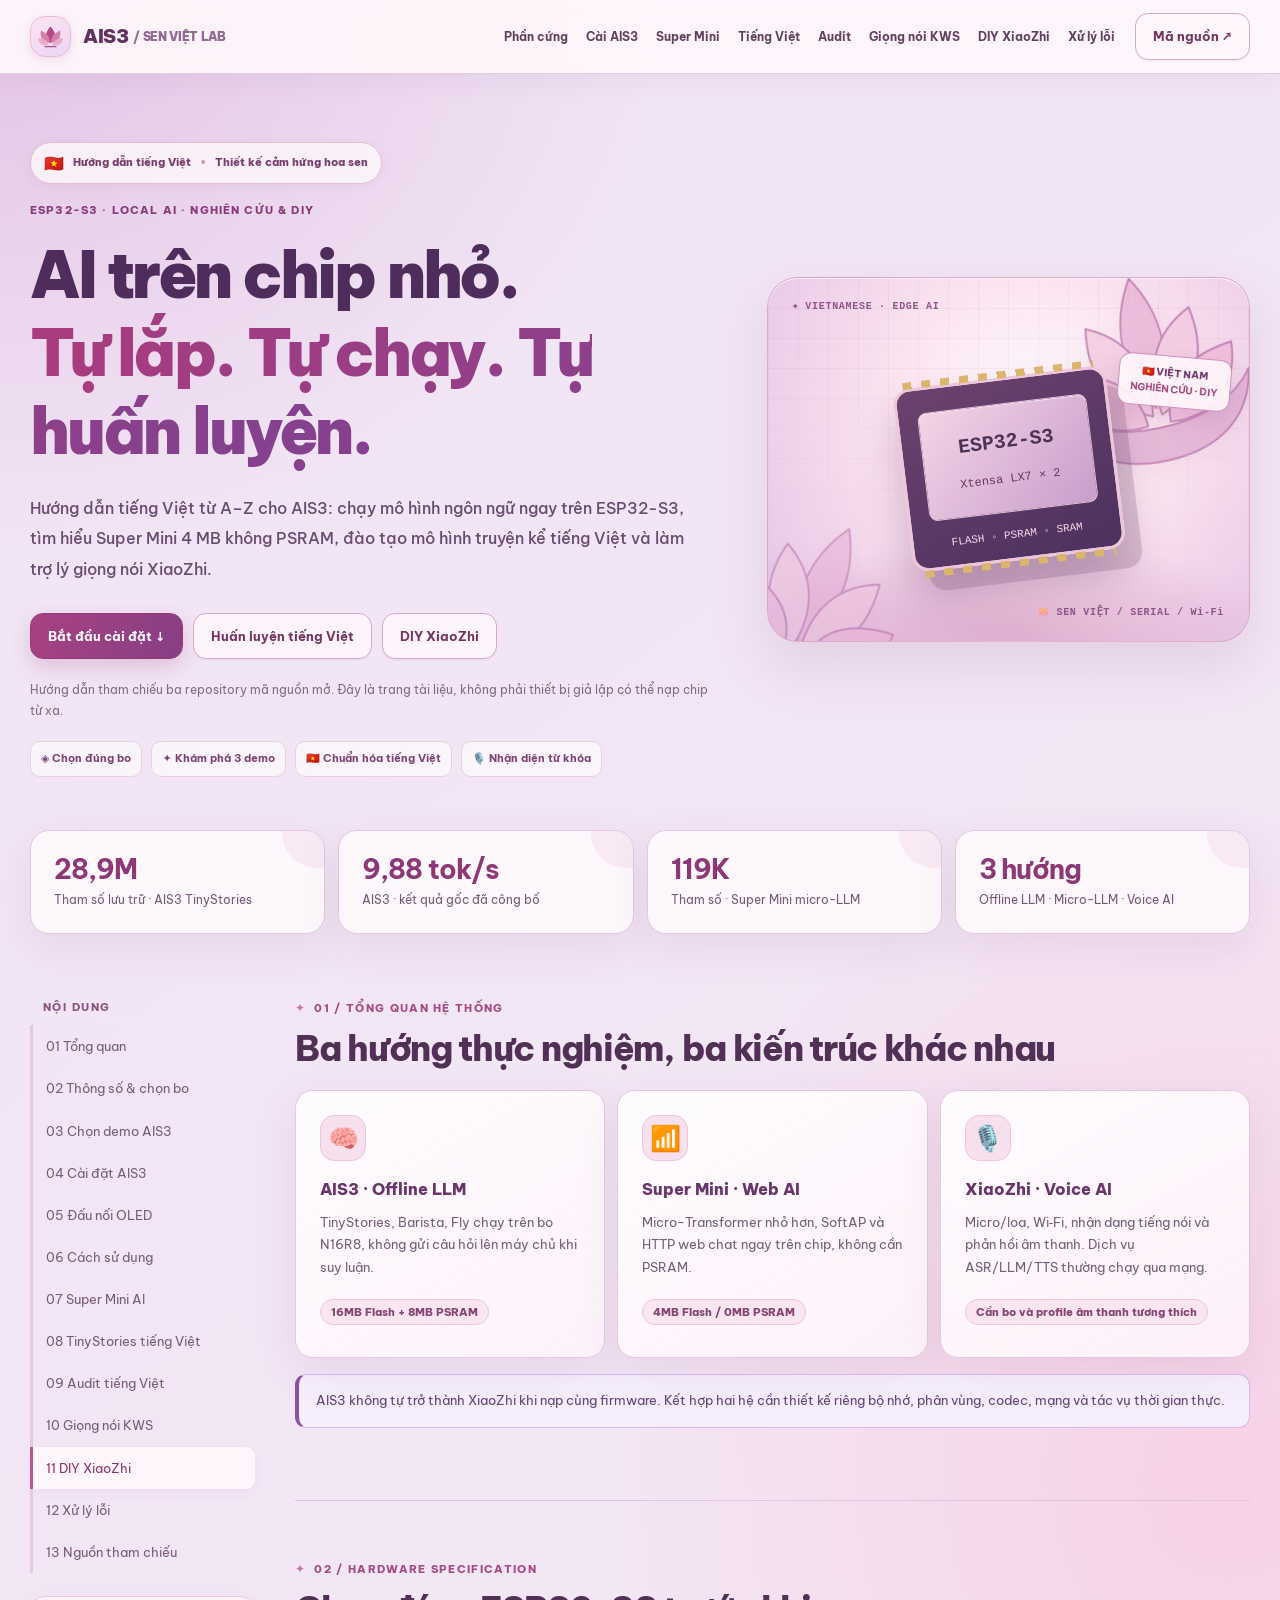
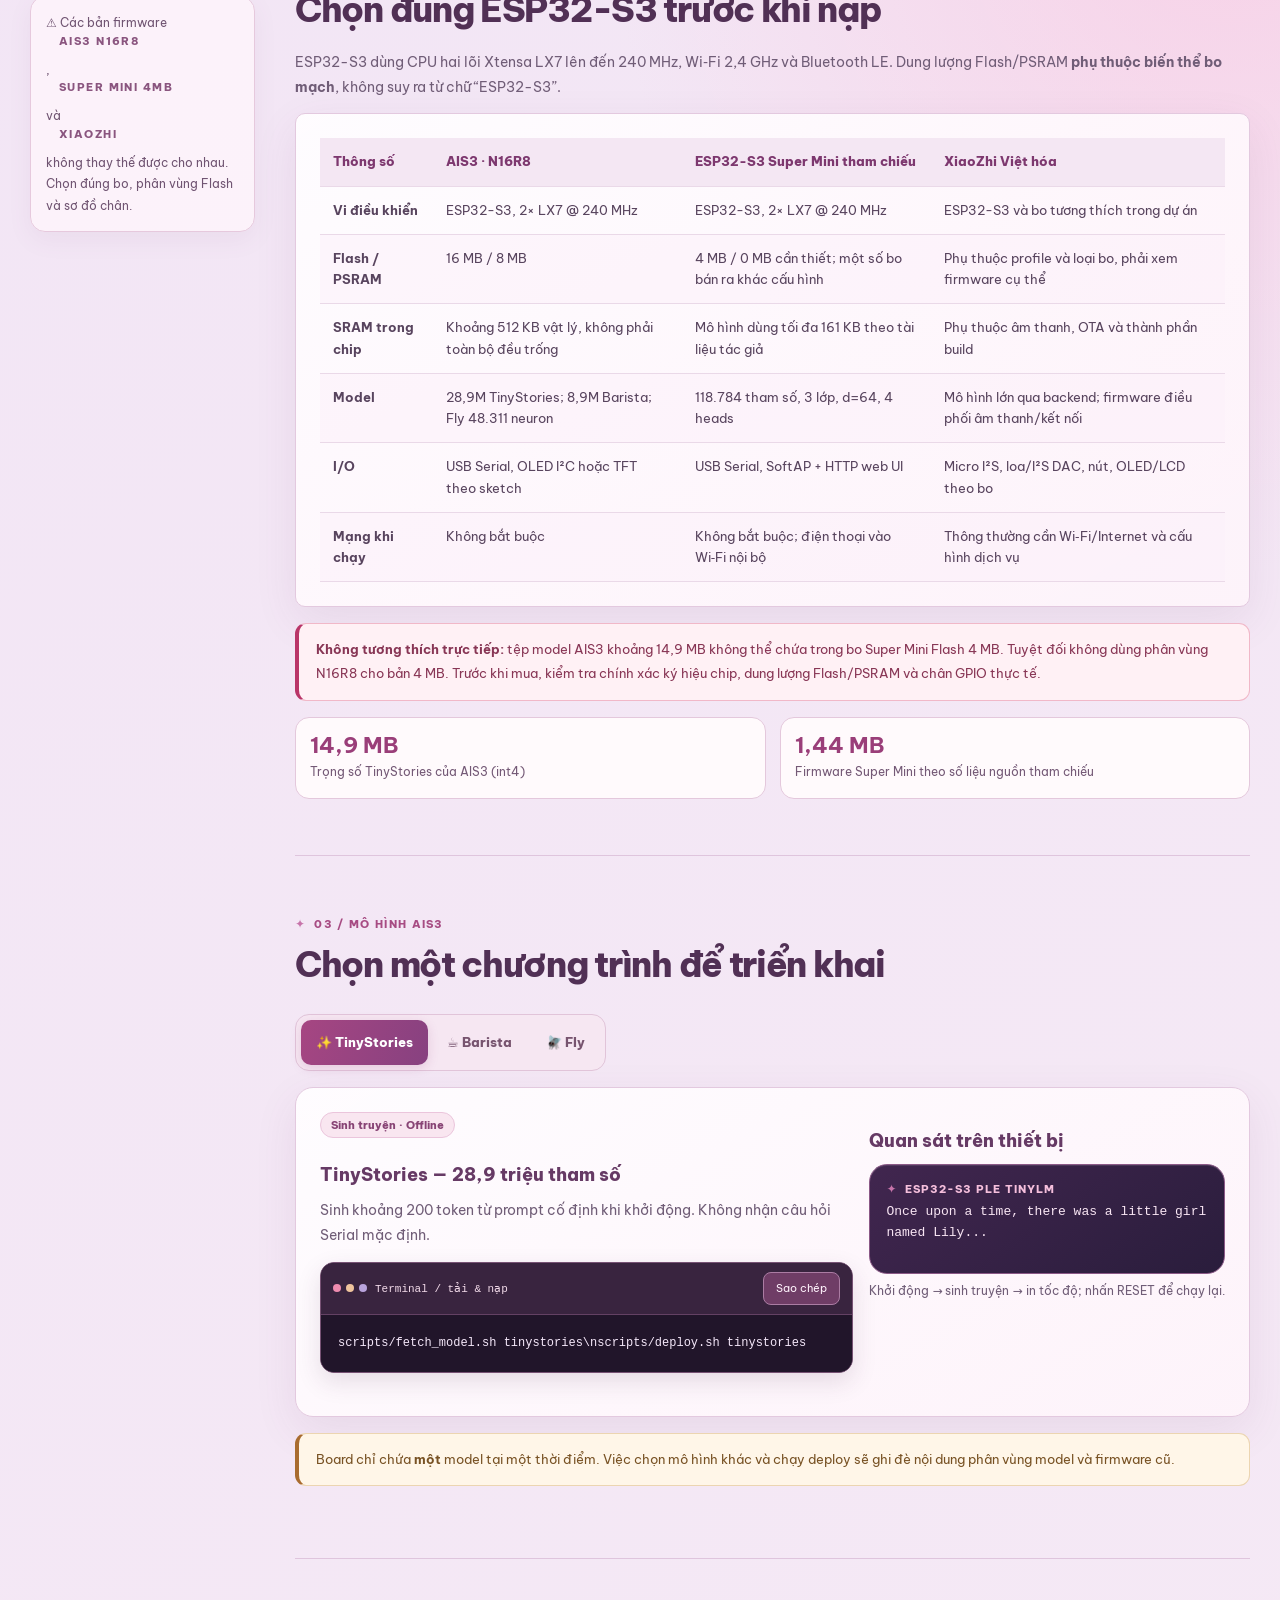
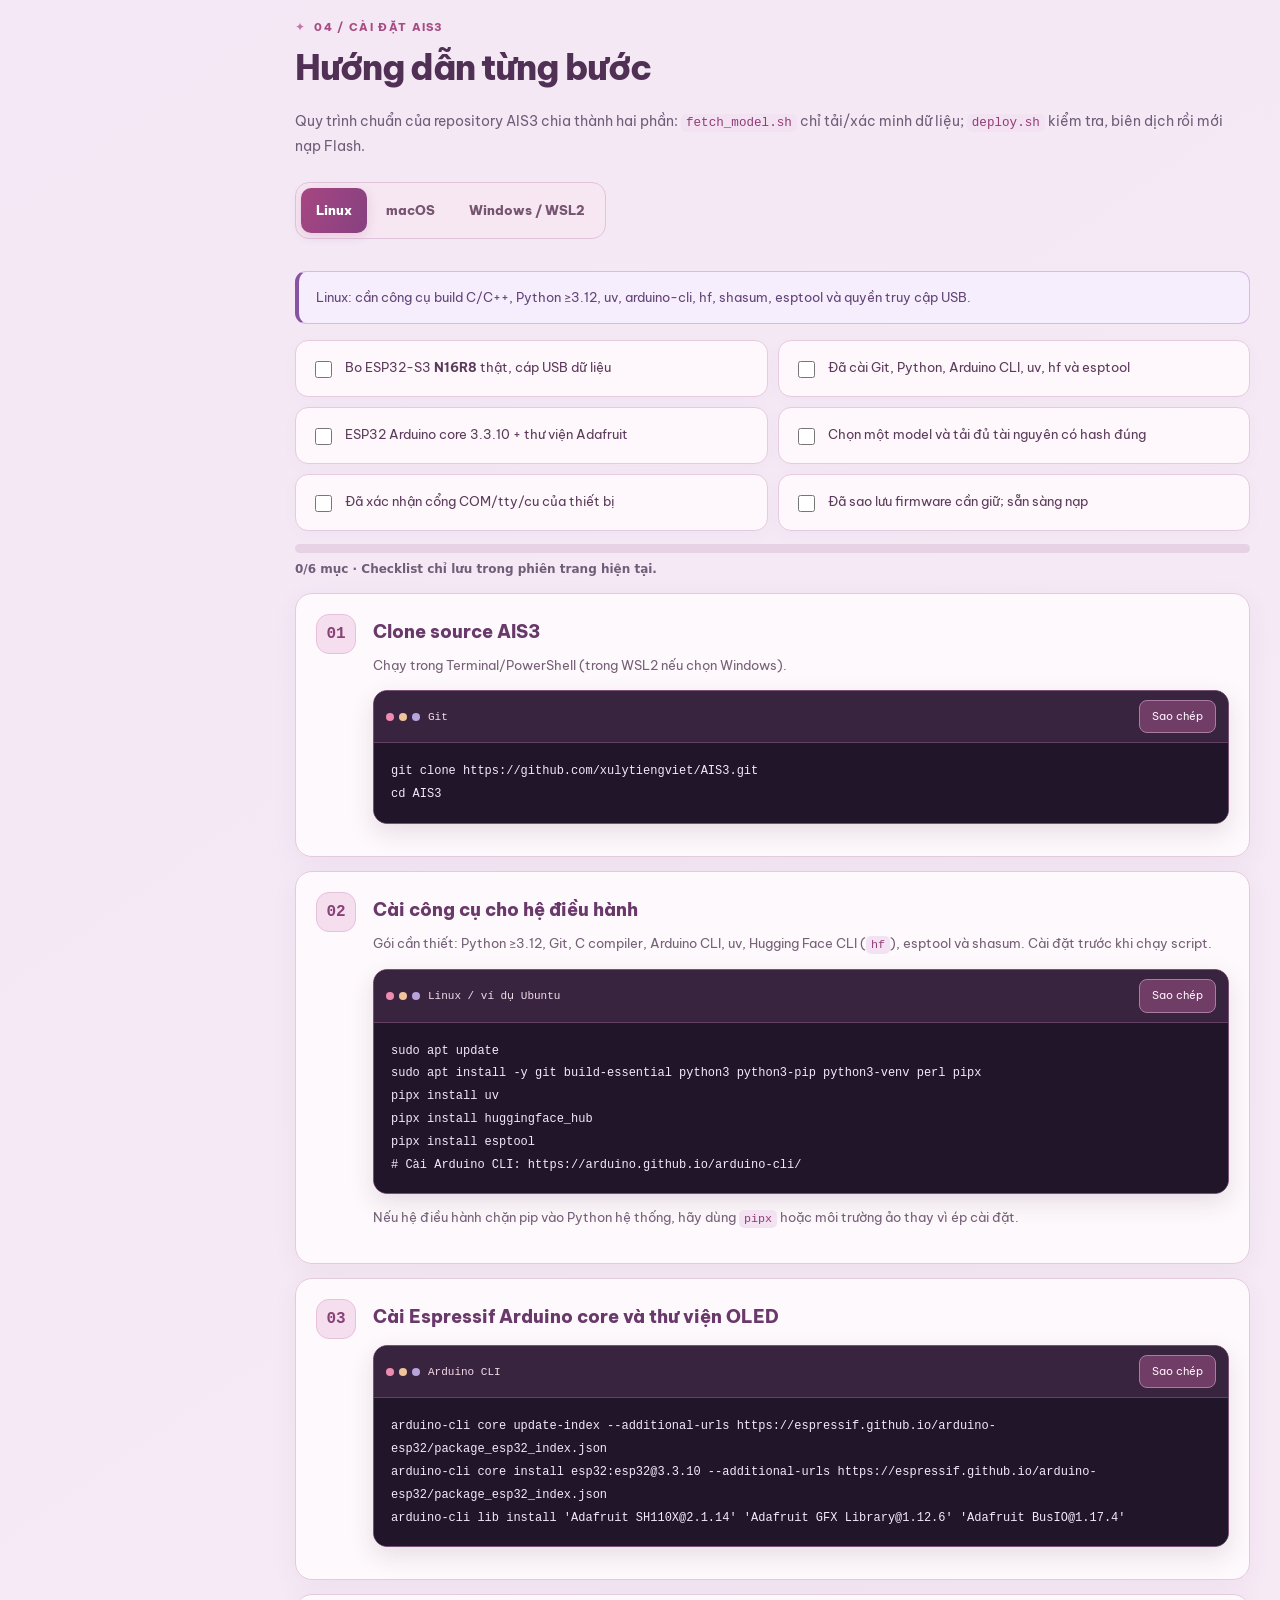
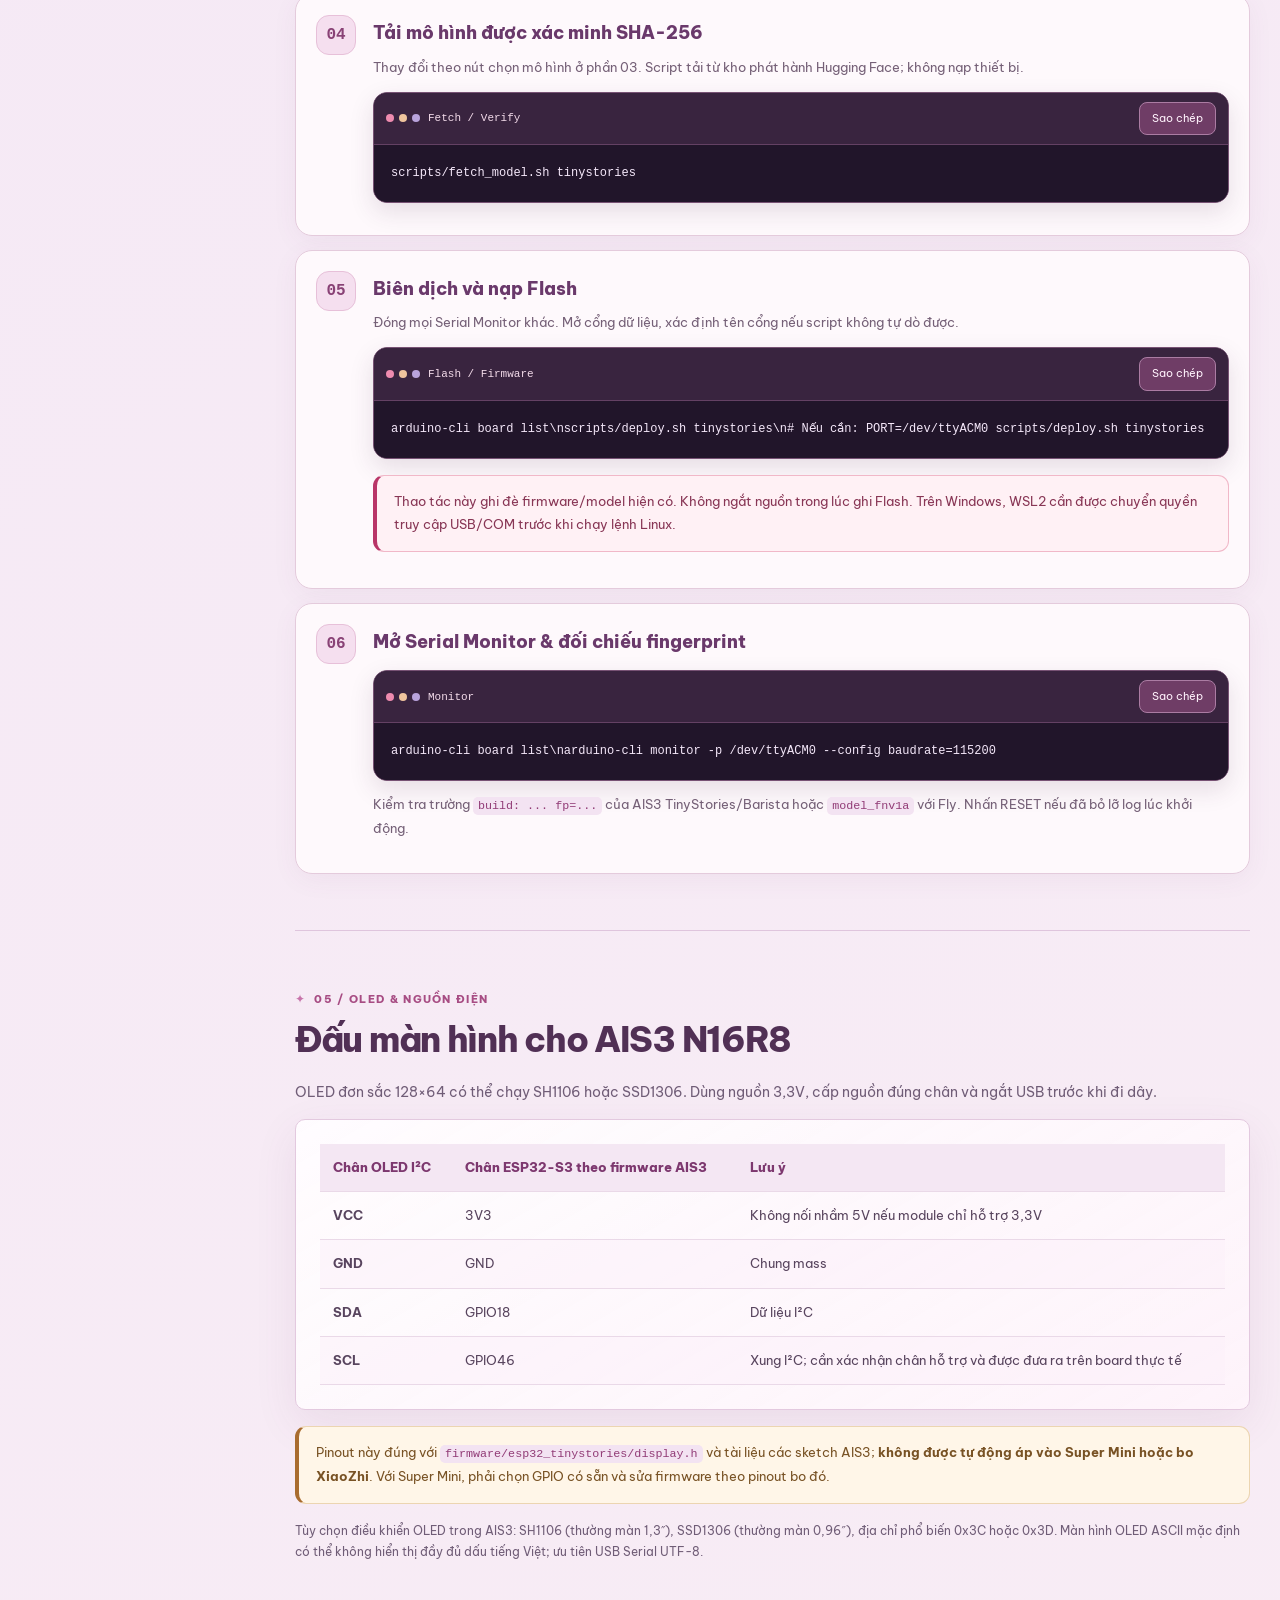
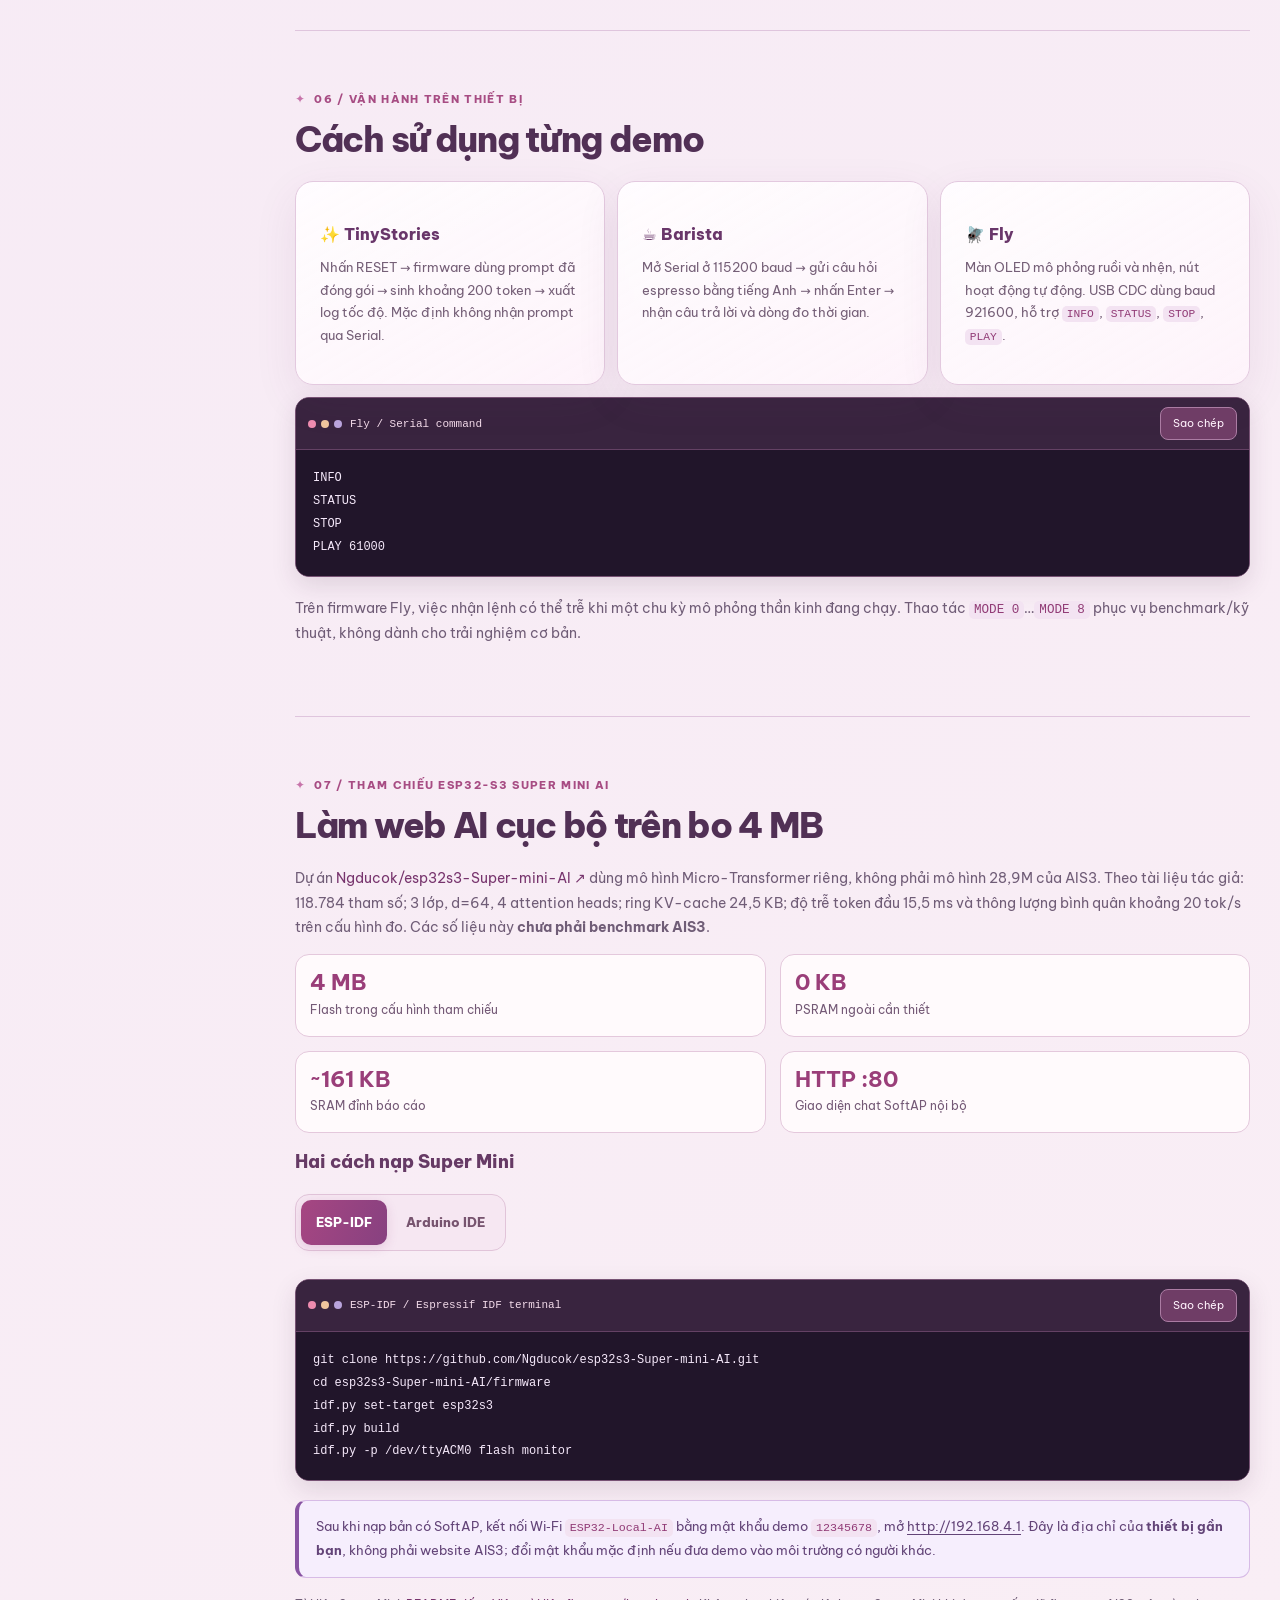
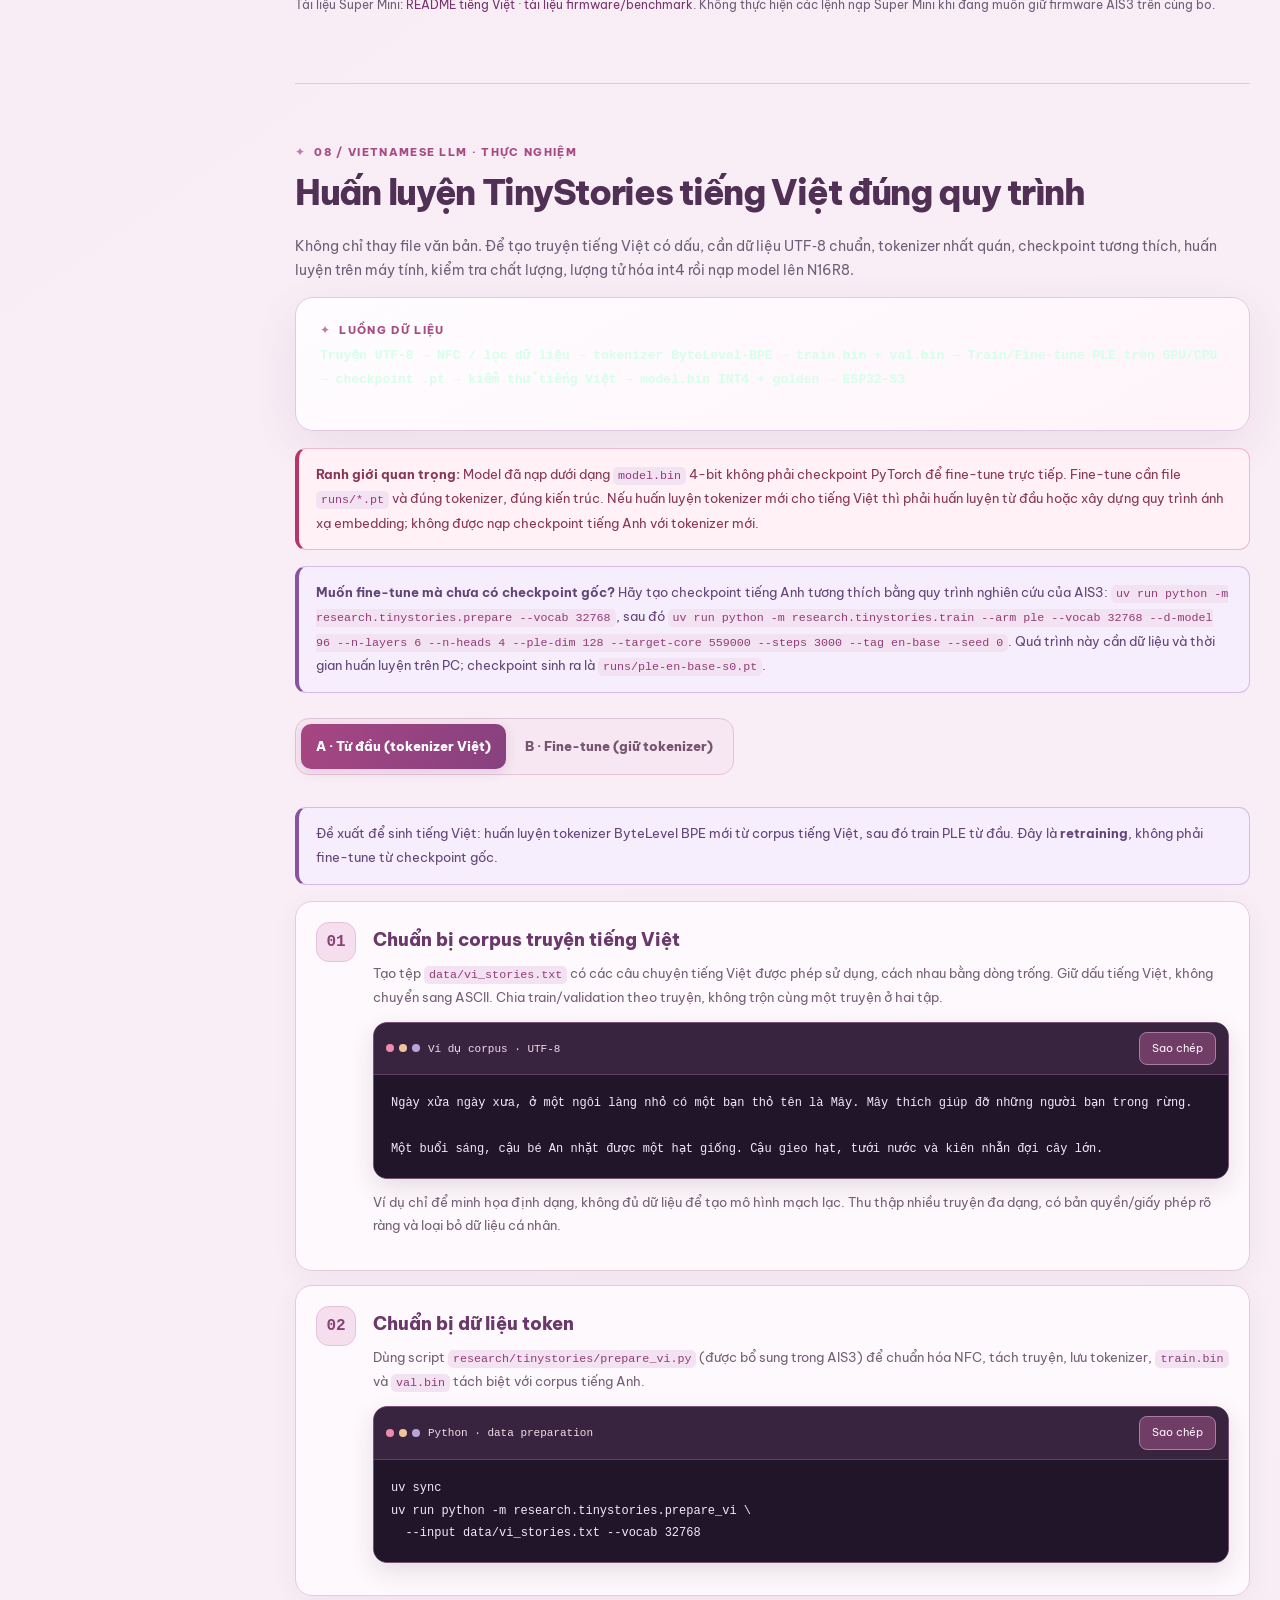
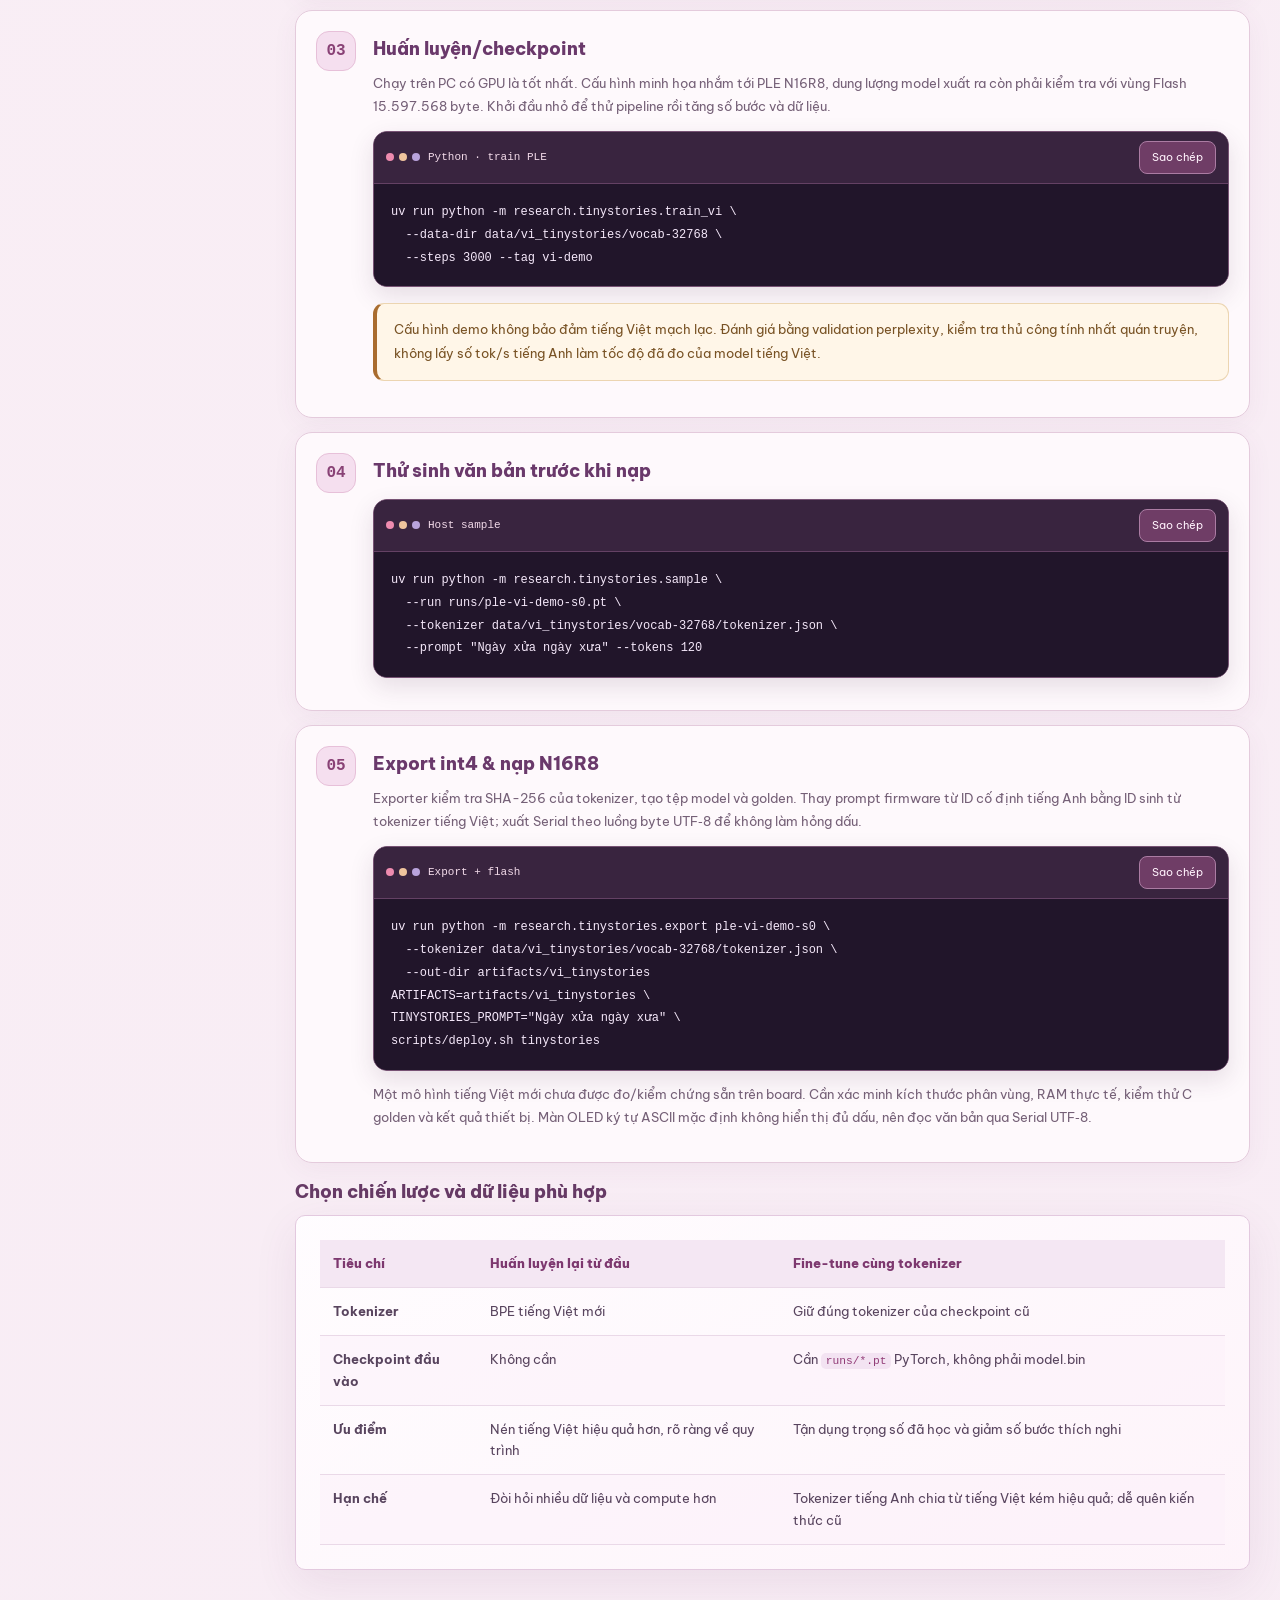
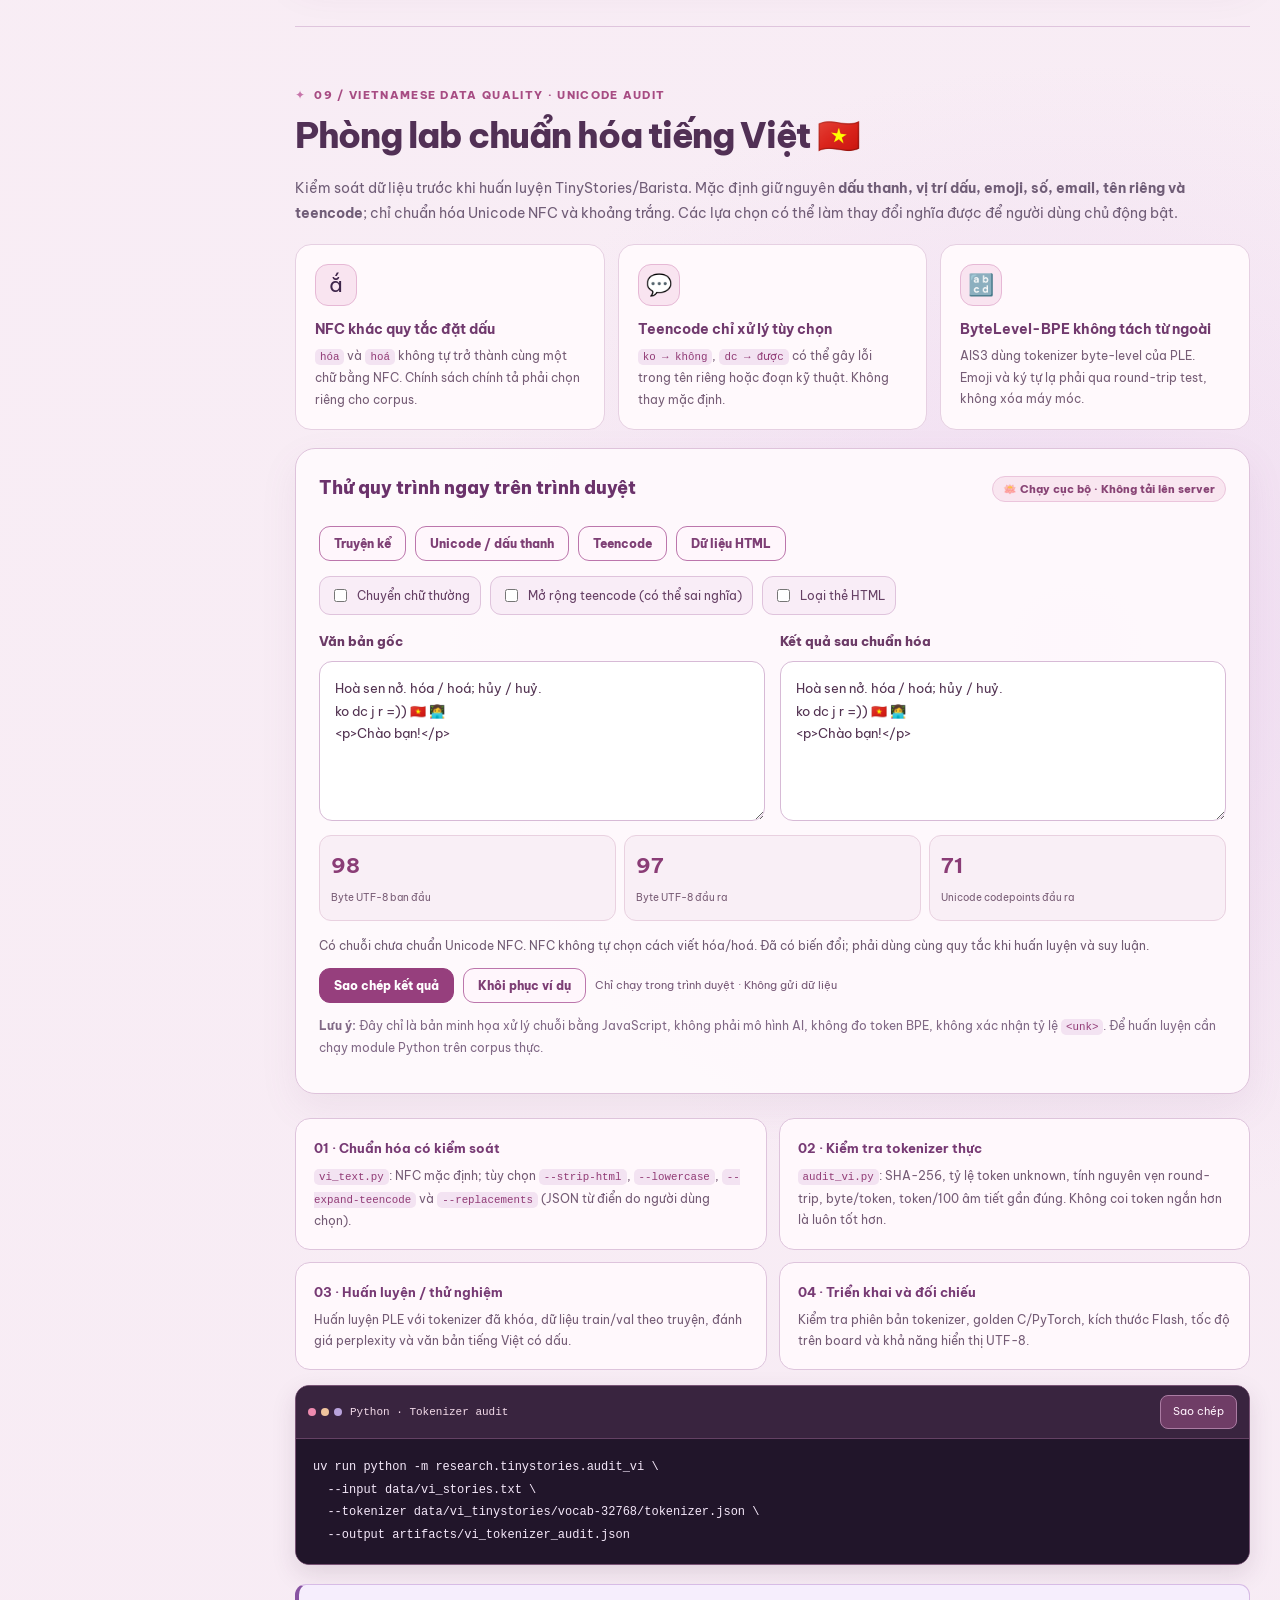
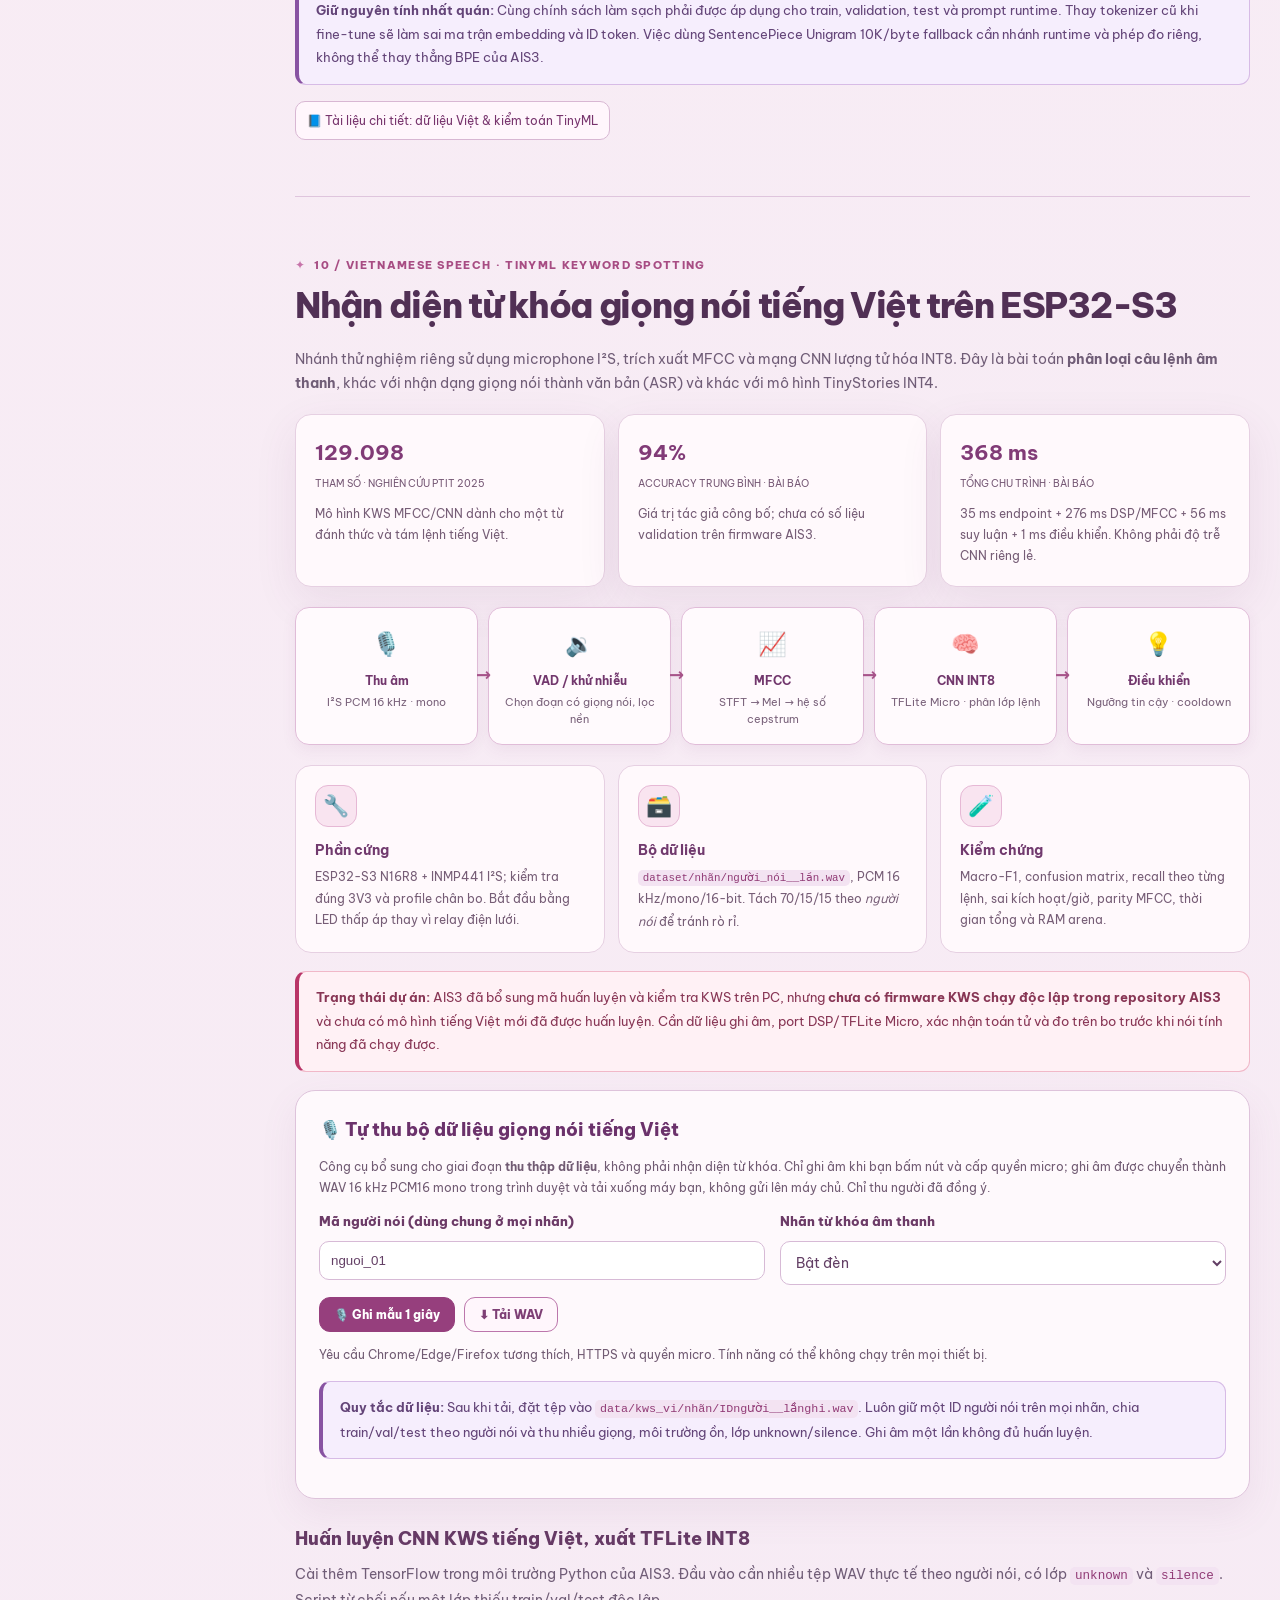
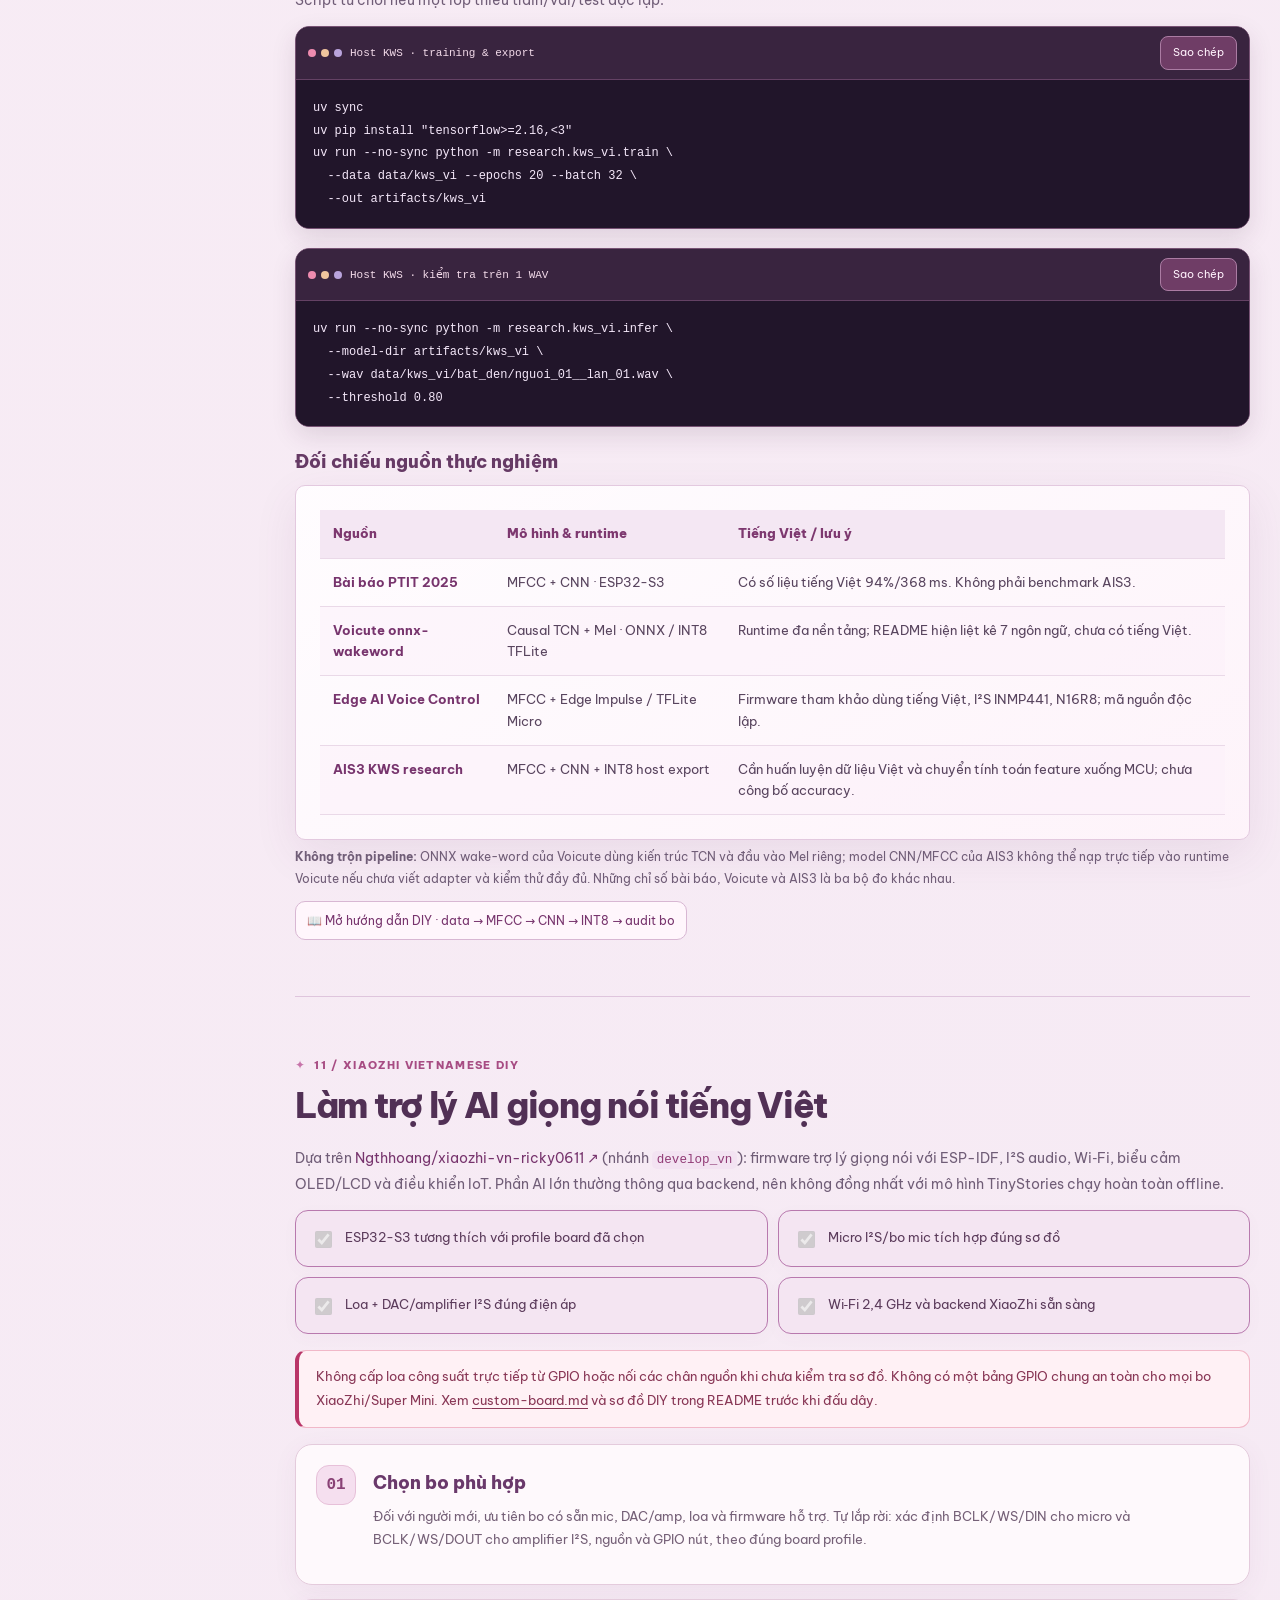
==== commit 2b6daae2: "feat(web): add consent-based local Vietnamese voice collection and downloadable WAV dataset tool" ====
--- a/docs/index.html
+++ b/docs/index.html
@@ -159,7 +159,22 @@
     <div class="vi-lab-fact"><span class="sign">🧪</span><strong>Kiểm chứng</strong><p>Macro-F1, confusion matrix, recall theo từng lệnh, sai kích hoạt/giờ, parity MFCC, thời gian tổng và RAM arena.</p></div>
   </div>
   <div class="notice red"><strong>Trạng thái dự án:</strong> AIS3 đã bổ sung mã huấn luyện và kiểm tra KWS trên PC, nhưng <strong>chưa có firmware KWS chạy độc lập trong repository AIS3</strong> và chưa có mô hình tiếng Việt mới đã được huấn luyện. Cần dữ liệu ghi âm, port DSP/TFLite Micro, xác nhận toán tử và đo trên bo trước khi nói tính năng đã chạy được.</div>
-  <h3>Huấn luyện CNN KWS tiếng Việt, xuất TFLite INT8</h3>
+  <div class="vi-lab-form" id="kws-record-tool">
+  <h3>🎙️ Tự thu bộ dữ liệu giọng nói tiếng Việt</h3>
+  <p class="vi-note">Công cụ bổ sung cho giai đoạn <strong>thu thập dữ liệu</strong>, không phải nhận diện từ khóa. Chỉ ghi âm khi bạn bấm nút và cấp quyền micro; ghi âm được chuyển thành WAV 16 kHz PCM16 mono trong trình duyệt và tải xuống máy bạn, không gửi lên máy chủ. Chỉ thu người đã đồng ý.</p>
+  <div class="vi-inputs">
+    <div class="vi-field"><label for="kws-speaker-id">Mã người nói (dùng chung ở mọi nhãn)</label><input id="kws-speaker-id" type="text" inputmode="latin" value="nguoi_01" maxlength="40" pattern="[A-Za-z0-9_-]+" placeholder="nguoi_01" style="border:1px solid #d7bad6;border-radius:10px;padding:11px;background:#fff;color:#633f65"></div>
+    <div class="vi-field"><label for="kws-clip-label">Nhãn từ khóa âm thanh</label><select id="kws-clip-label" style="border:1px solid #d7bad6;border-radius:10px;padding:11px;background:#fff;color:#633f65"><option value="bat_den">Bật đèn</option><option value="tat_den">Tắt đèn</option><option value="bat_quat">Bật quạt</option><option value="tat_quat">Tắt quạt</option><option value="unknown">Từ không liên quan</option><option value="silence">Yên lặng / tiếng nền</option></select></div>
+  </div>
+  <div class="vi-lab-actions">
+    <button type="button" class="vi-lab-button primary" id="kws-record-button">🎙️ Ghi mẫu 1 giây</button>
+    <button type="button" class="vi-lab-button" id="kws-download-button" disabled>⬇ Tải WAV</button>
+    <audio id="kws-local-player" controls preload="none" hidden aria-label="Nghe lại bản ghi cục bộ" style="max-width:100%;height:39px"></audio>
+  </div>
+  <p id="kws-record-status" role="status" class="vi-note">Yêu cầu Chrome/Edge/Firefox tương thích, HTTPS và quyền micro. Tính năng có thể không chạy trên mọi thiết bị.</p>
+  <div class="notice blue"><strong>Quy tắc dữ liệu:</strong> Sau khi tải, đặt tệp vào <code>data/kws_vi/nhãn/IDngười__lầnghi.wav</code>. Luôn giữ một ID người nói trên mọi nhãn, chia train/val/test theo người nói và thu nhiều giọng, môi trường ồn, lớp unknown/silence. Ghi âm một lần không đủ huấn luyện.</div>
+</div>
+<h3>Huấn luyện CNN KWS tiếng Việt, xuất TFLite INT8</h3>
   <p>Cài thêm TensorFlow trong môi trường Python của AIS3. Đầu vào cần nhiều tệp WAV thực tế theo người nói, có lớp <code>unknown</code> và <code>silence</code>. Script từ chối nếu một lớp thiếu train/val/test độc lập.</p>
   <div class="terminal"><div class="bar"><div class="dots"><i></i><i></i><i></i></div><span>Host KWS · training &amp; export</span><button type="button" data-copy="kws-train-code">Sao chép</button></div><pre id="kws-train-code">uv sync
 uv pip install "tensorflow&gt;=2.16,&lt;3"
@@ -237,4 +252,5 @@
 })();
 </script>
 <script src="./vi-lab.js" defer></script>
+<script src="./kws-capture.js" defer></script>
 </body></html>
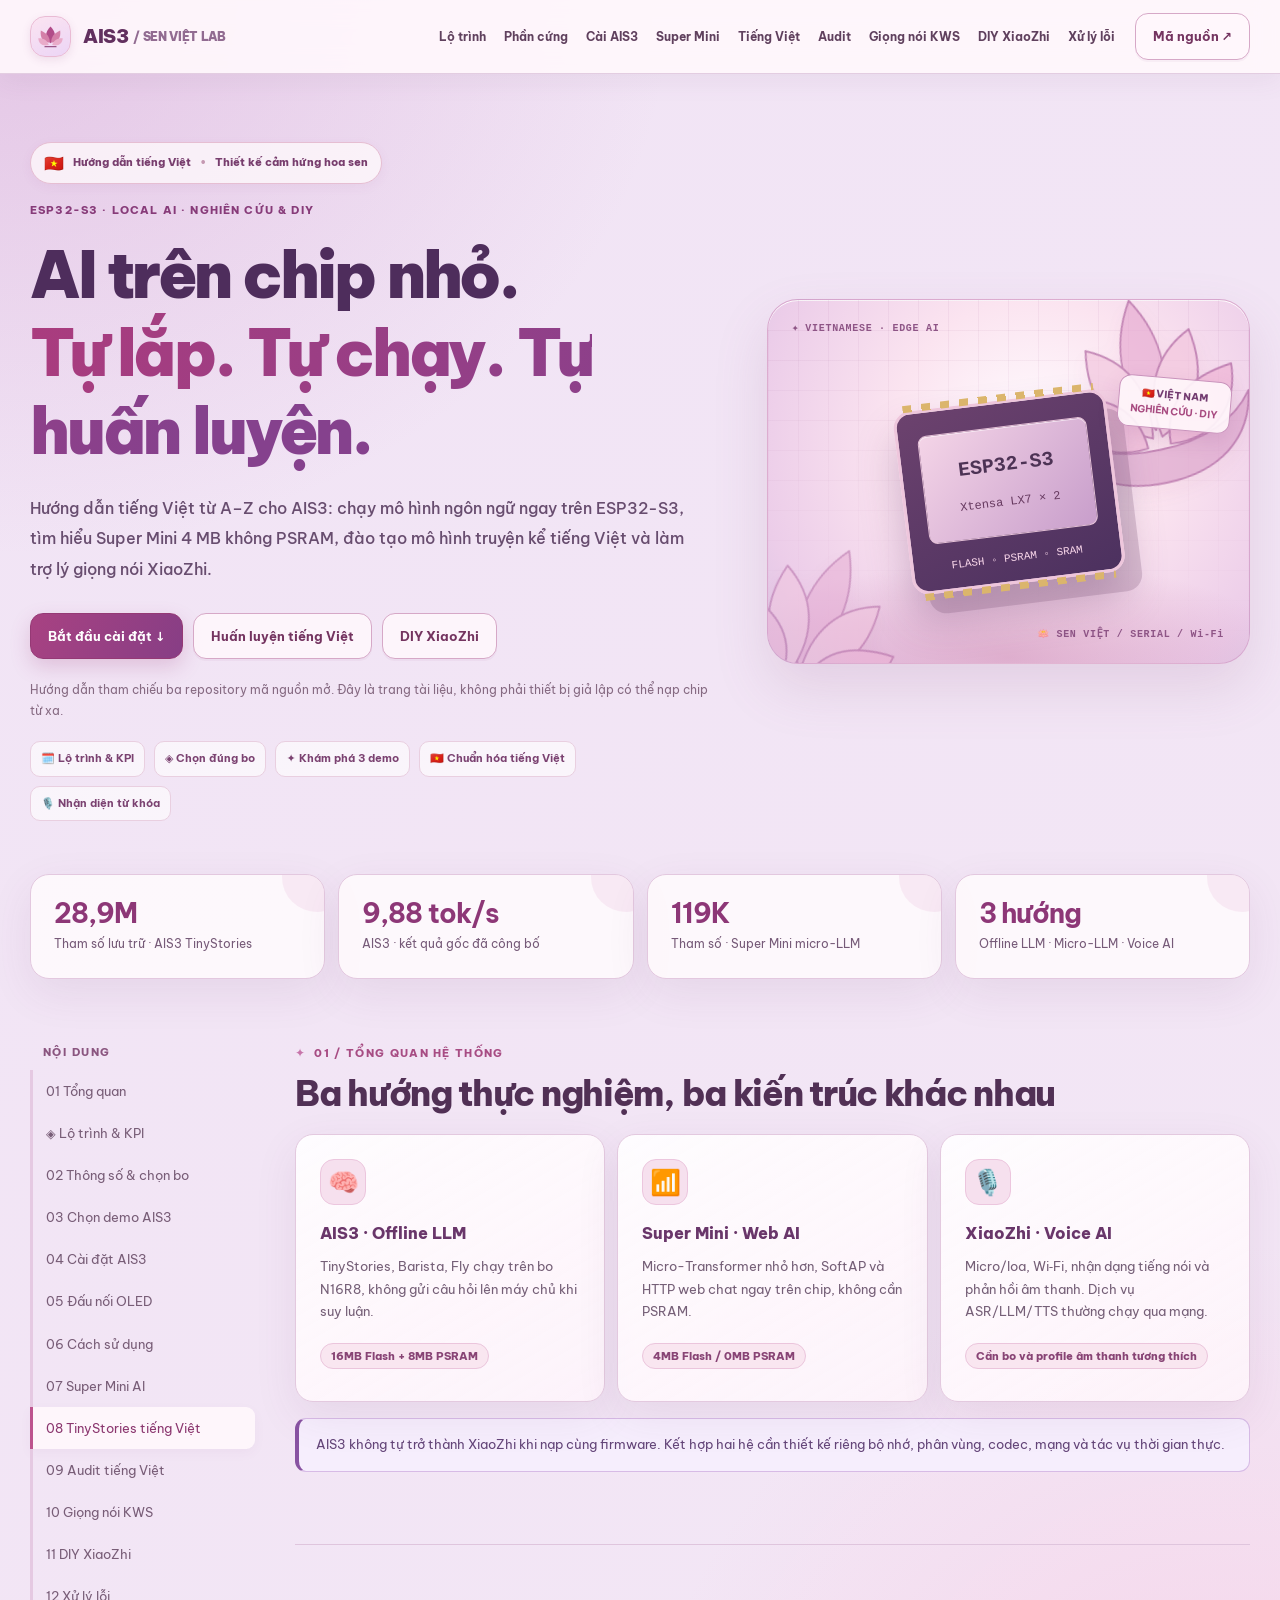
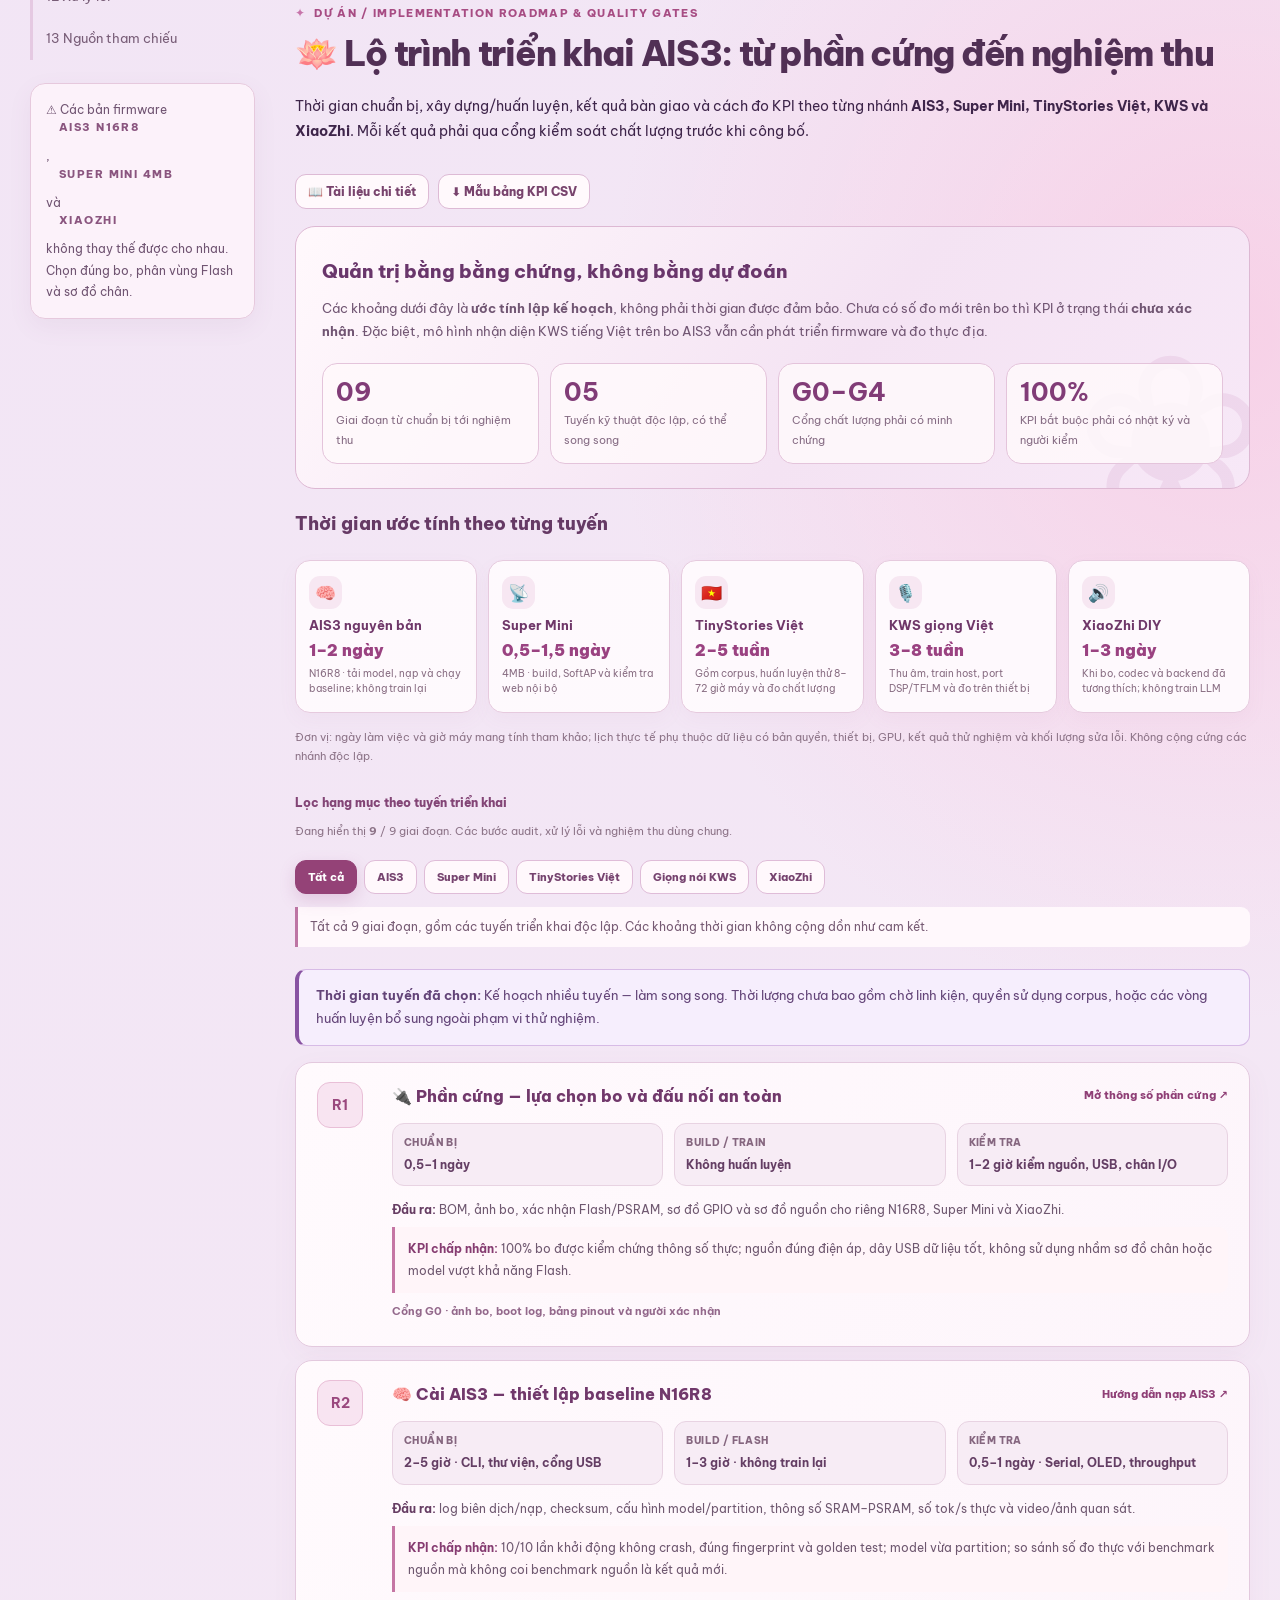
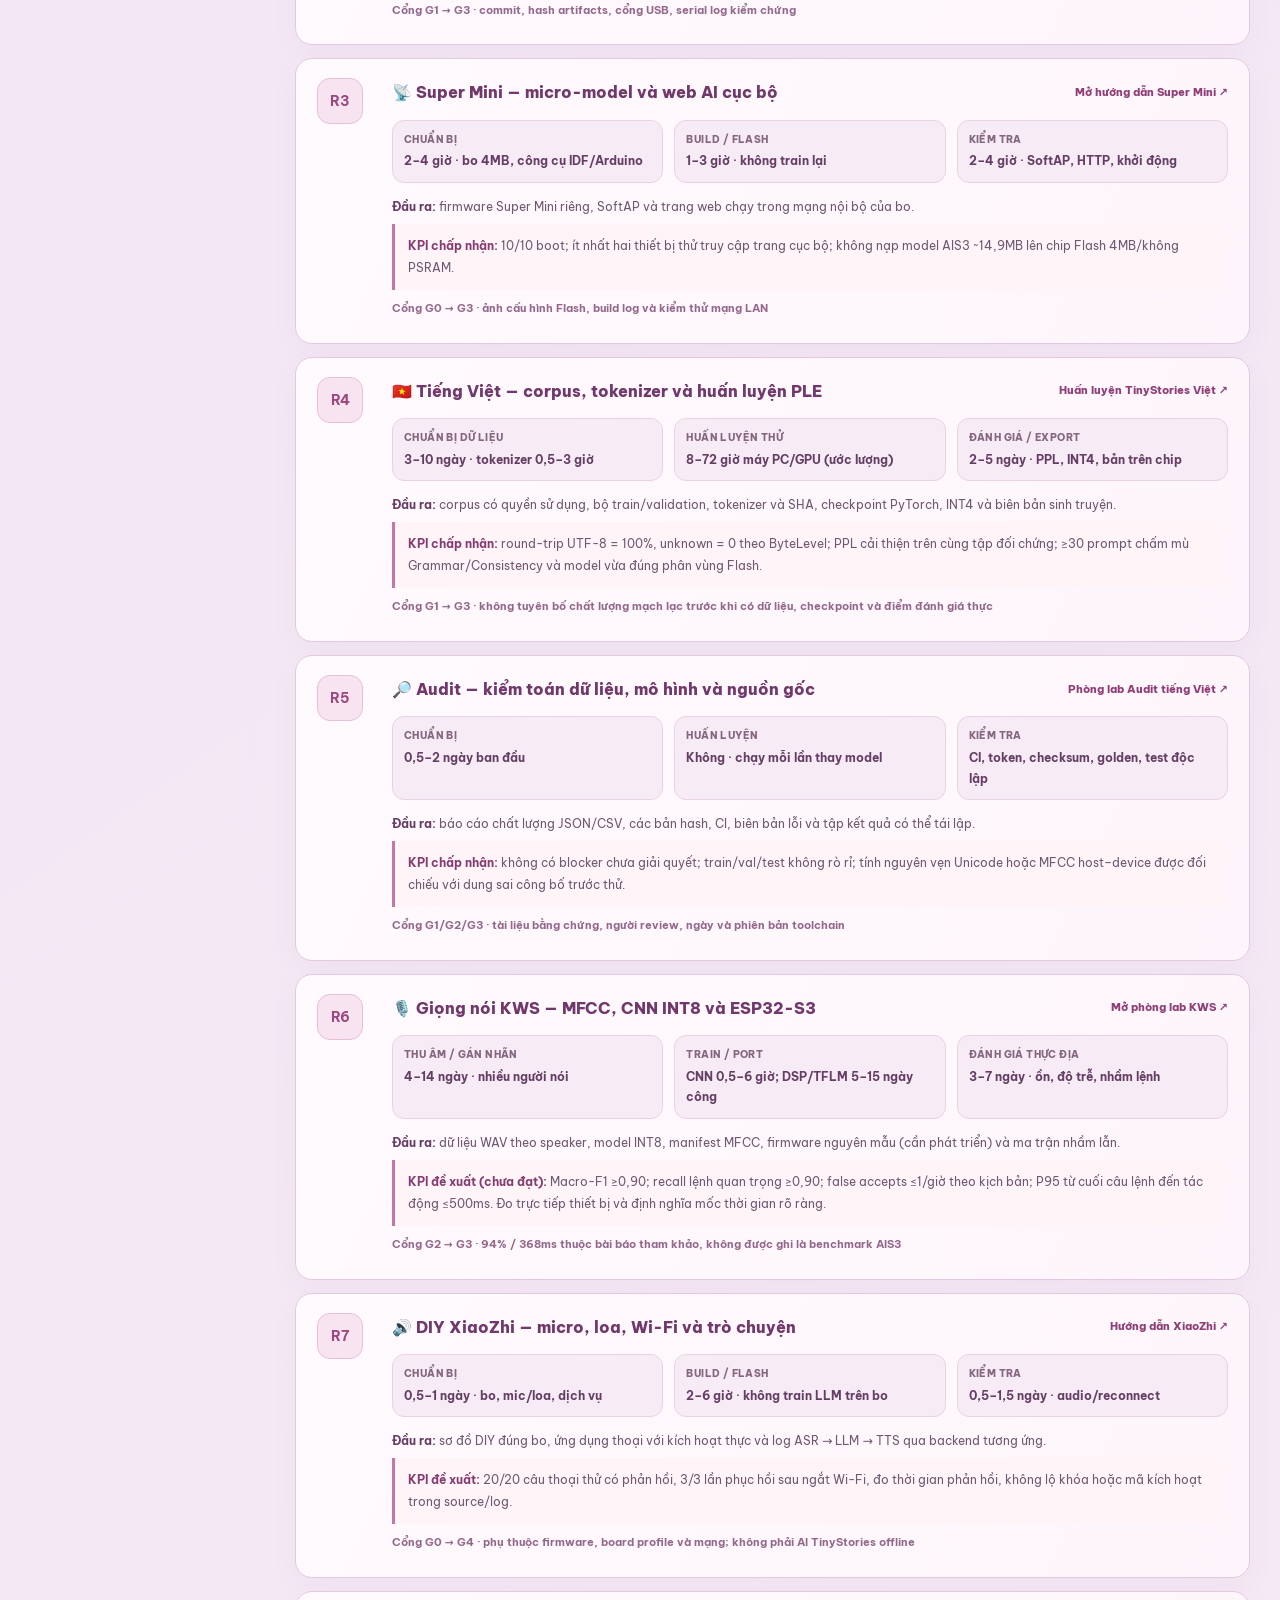
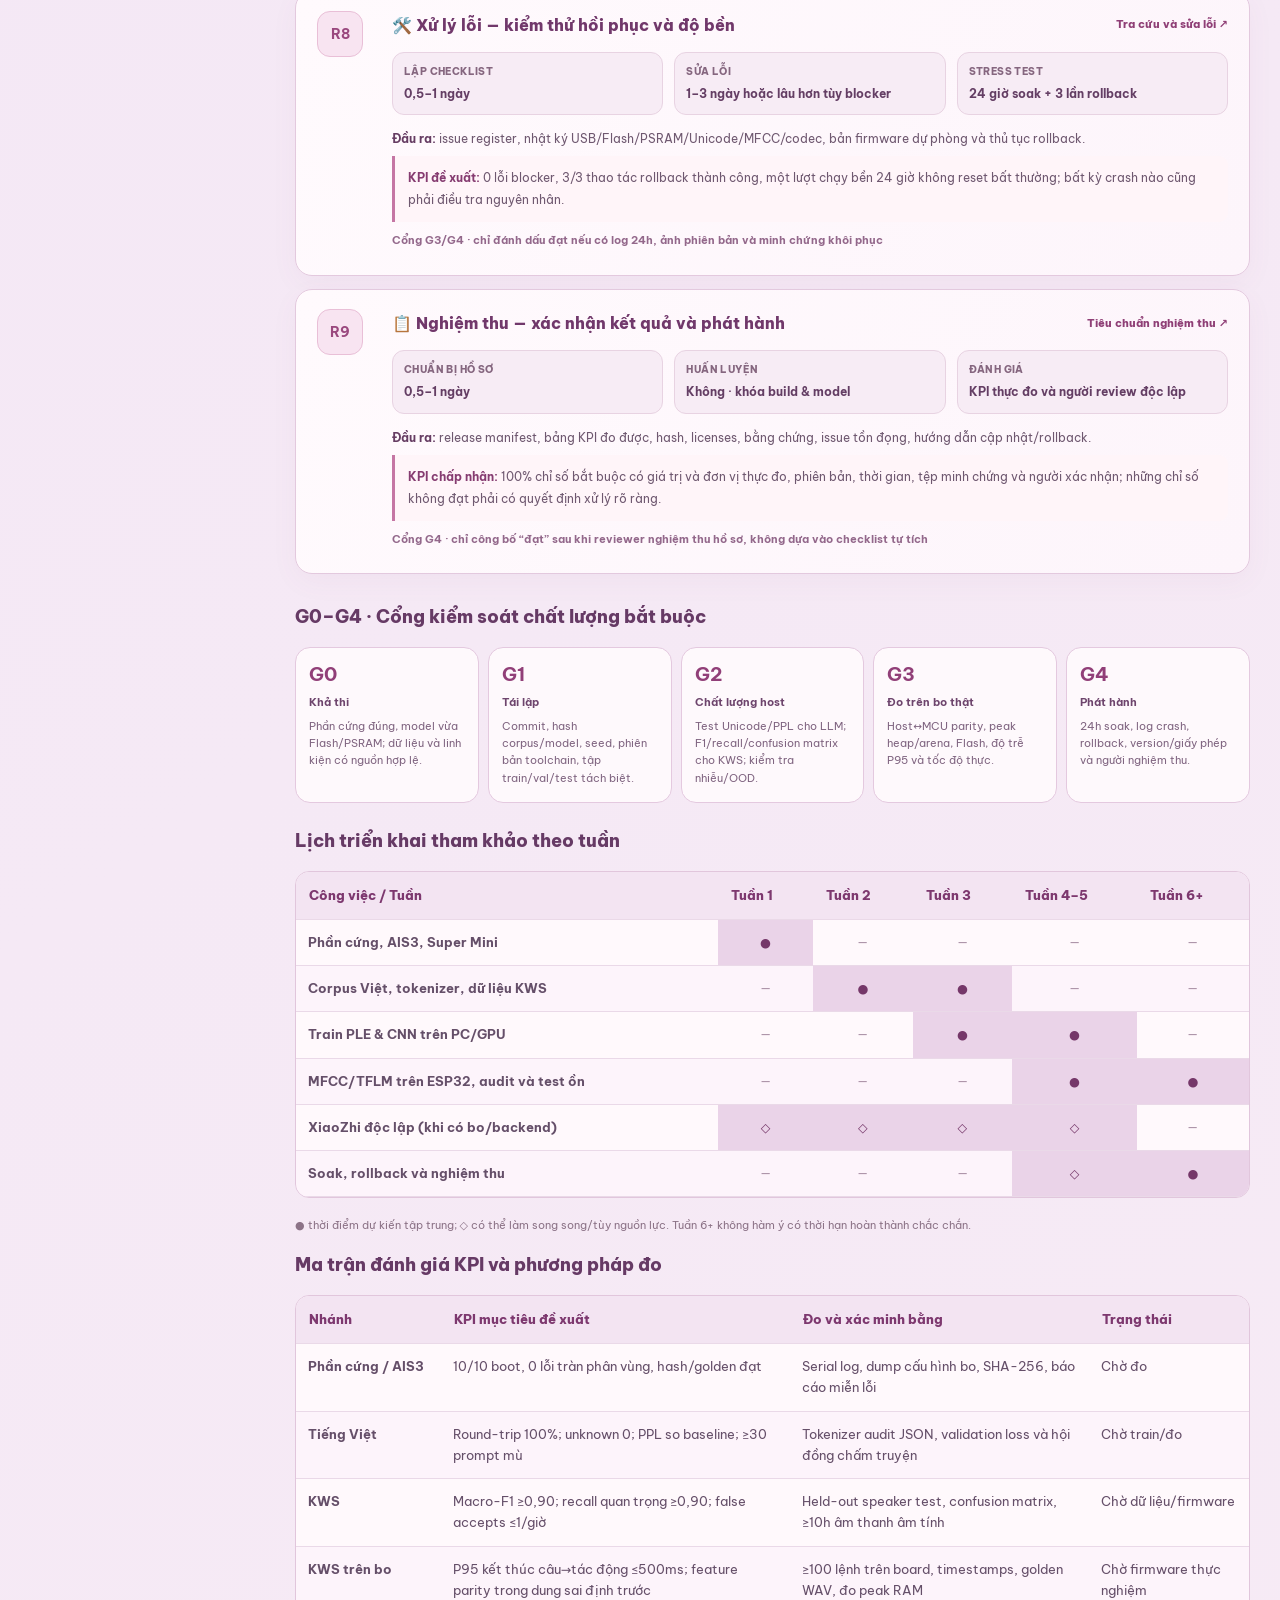
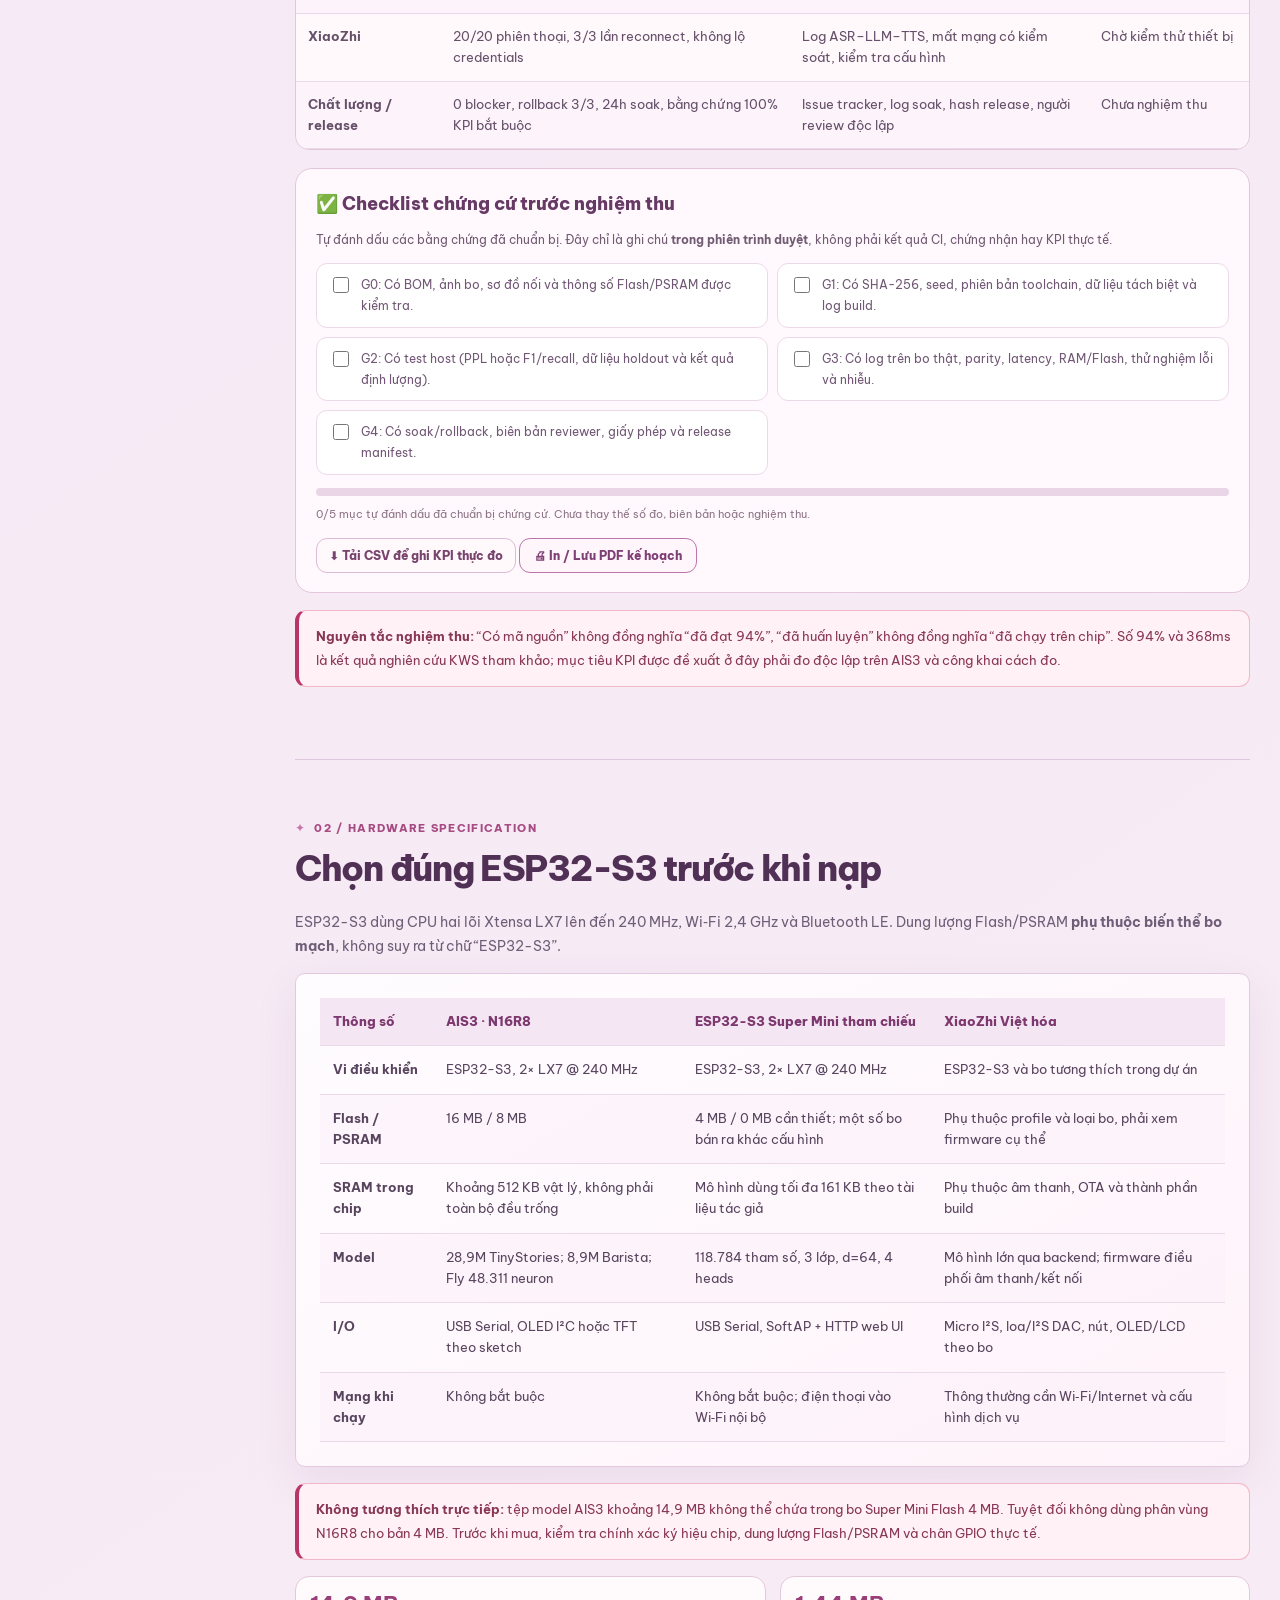
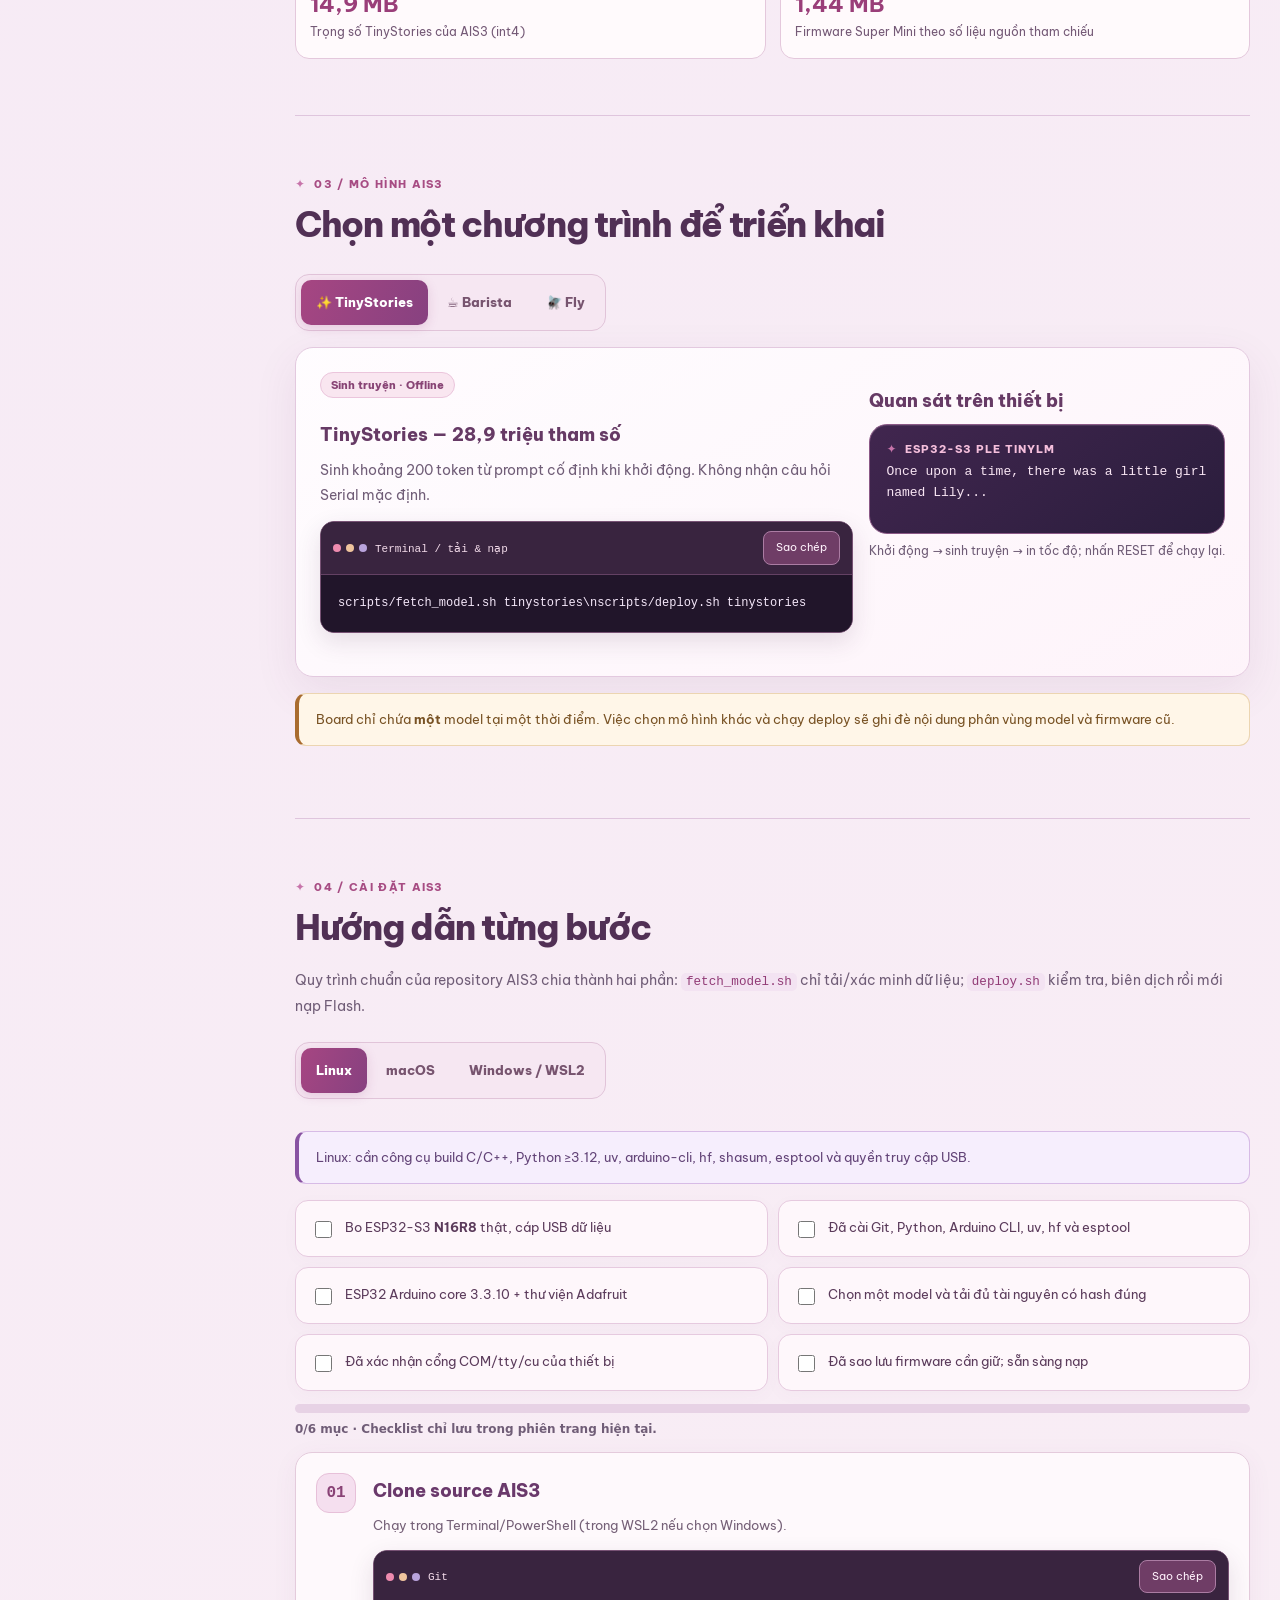
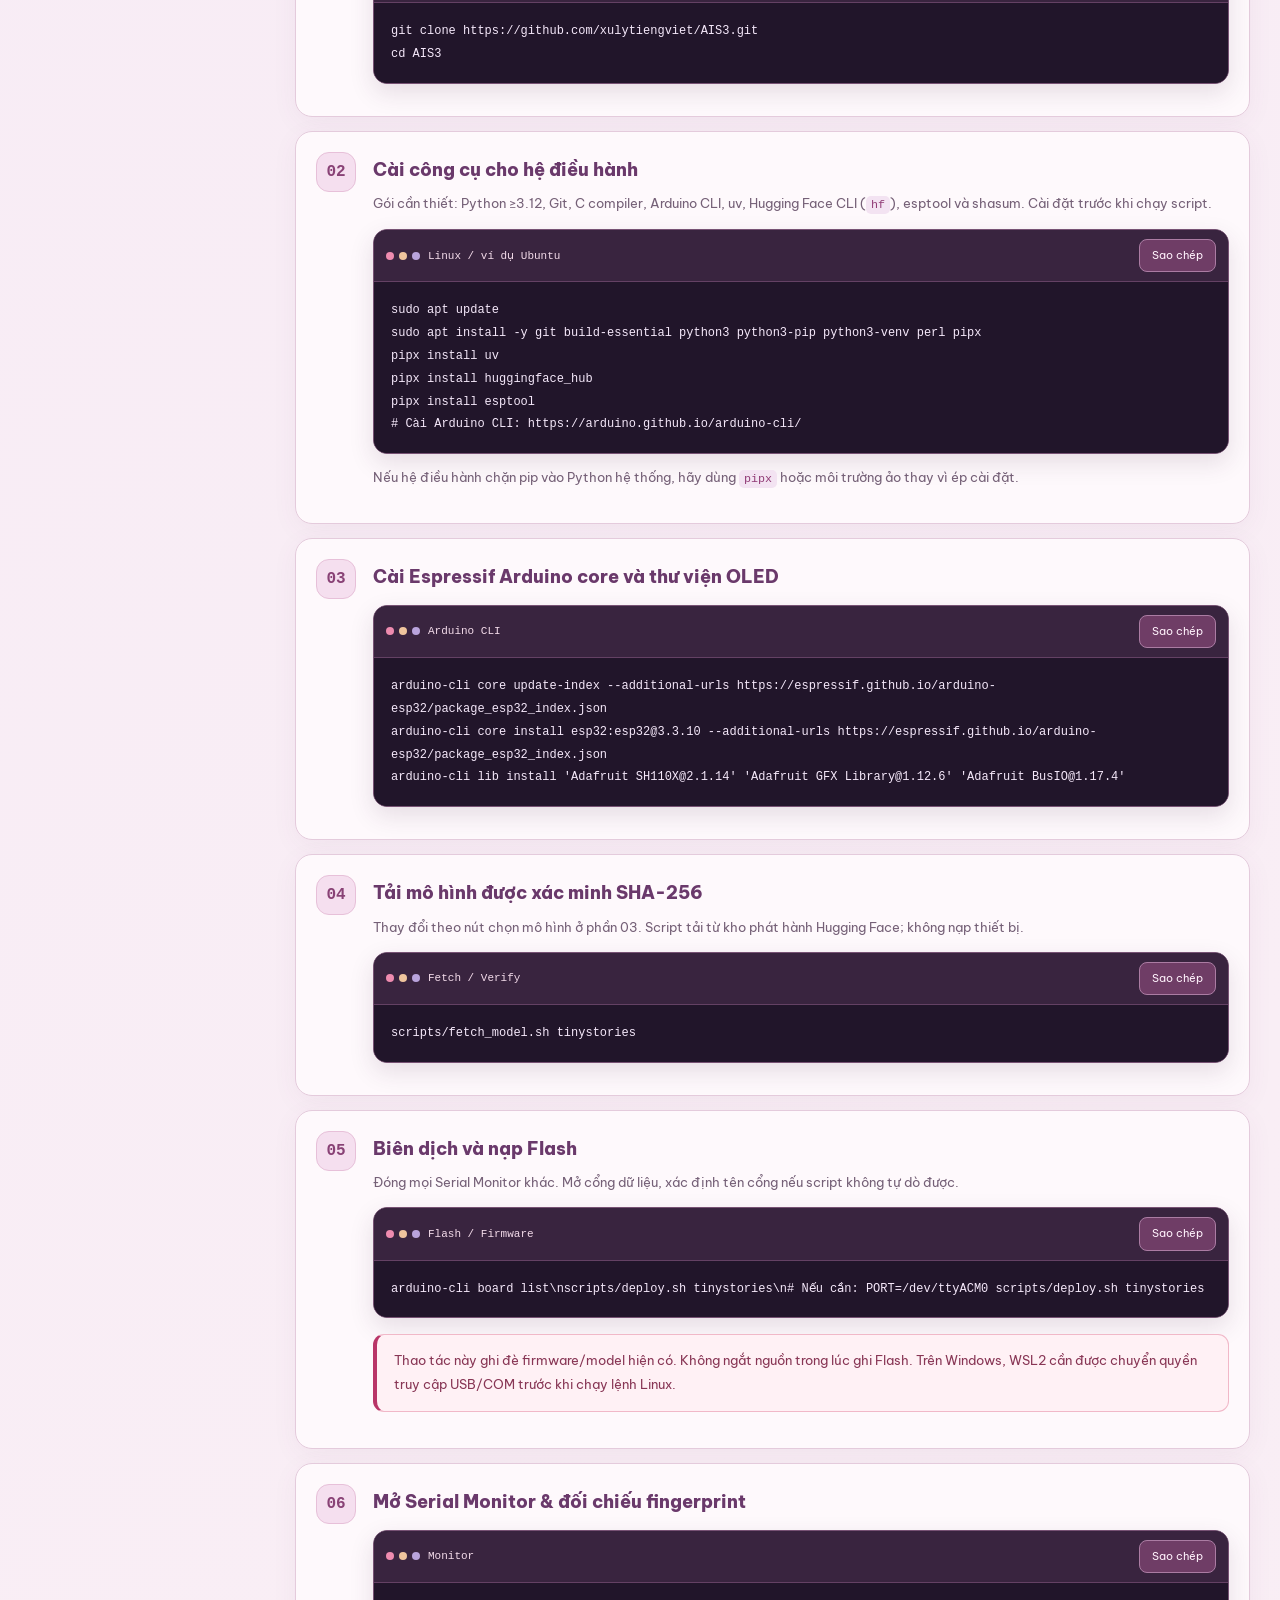
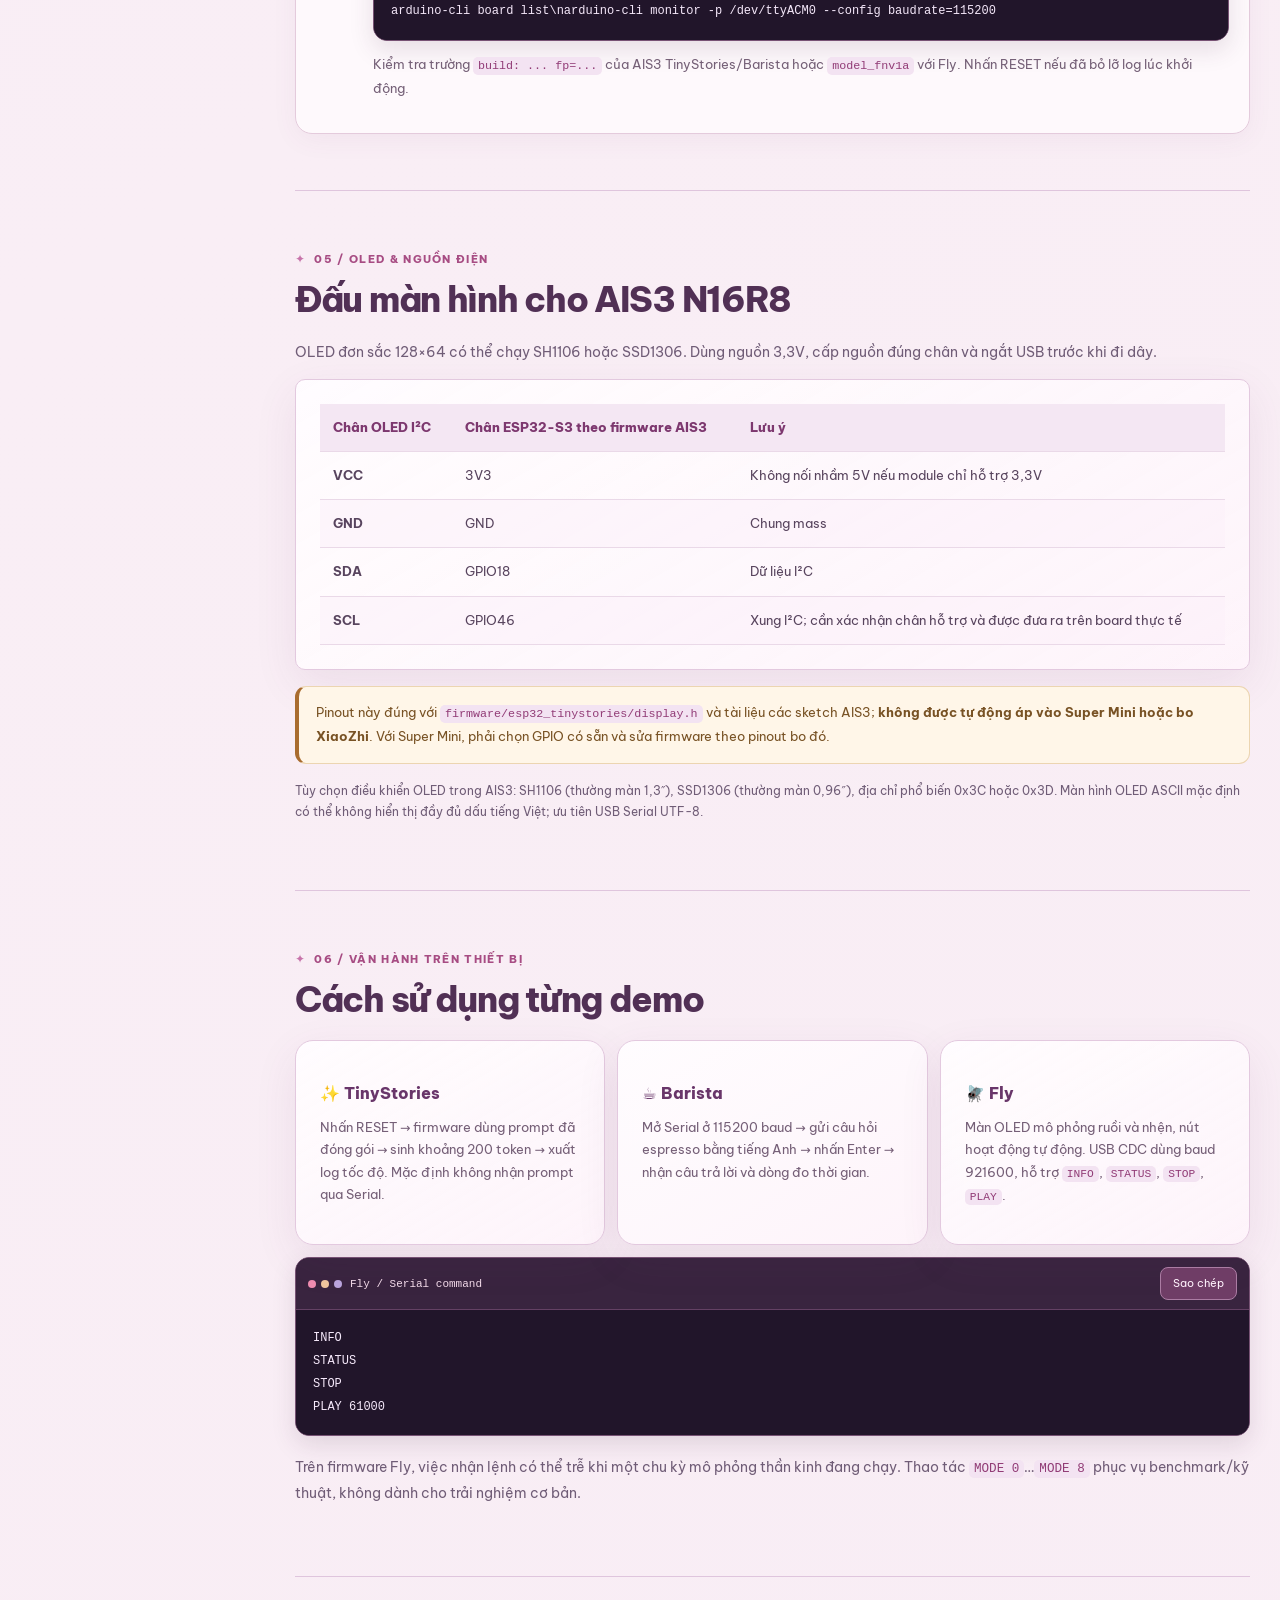
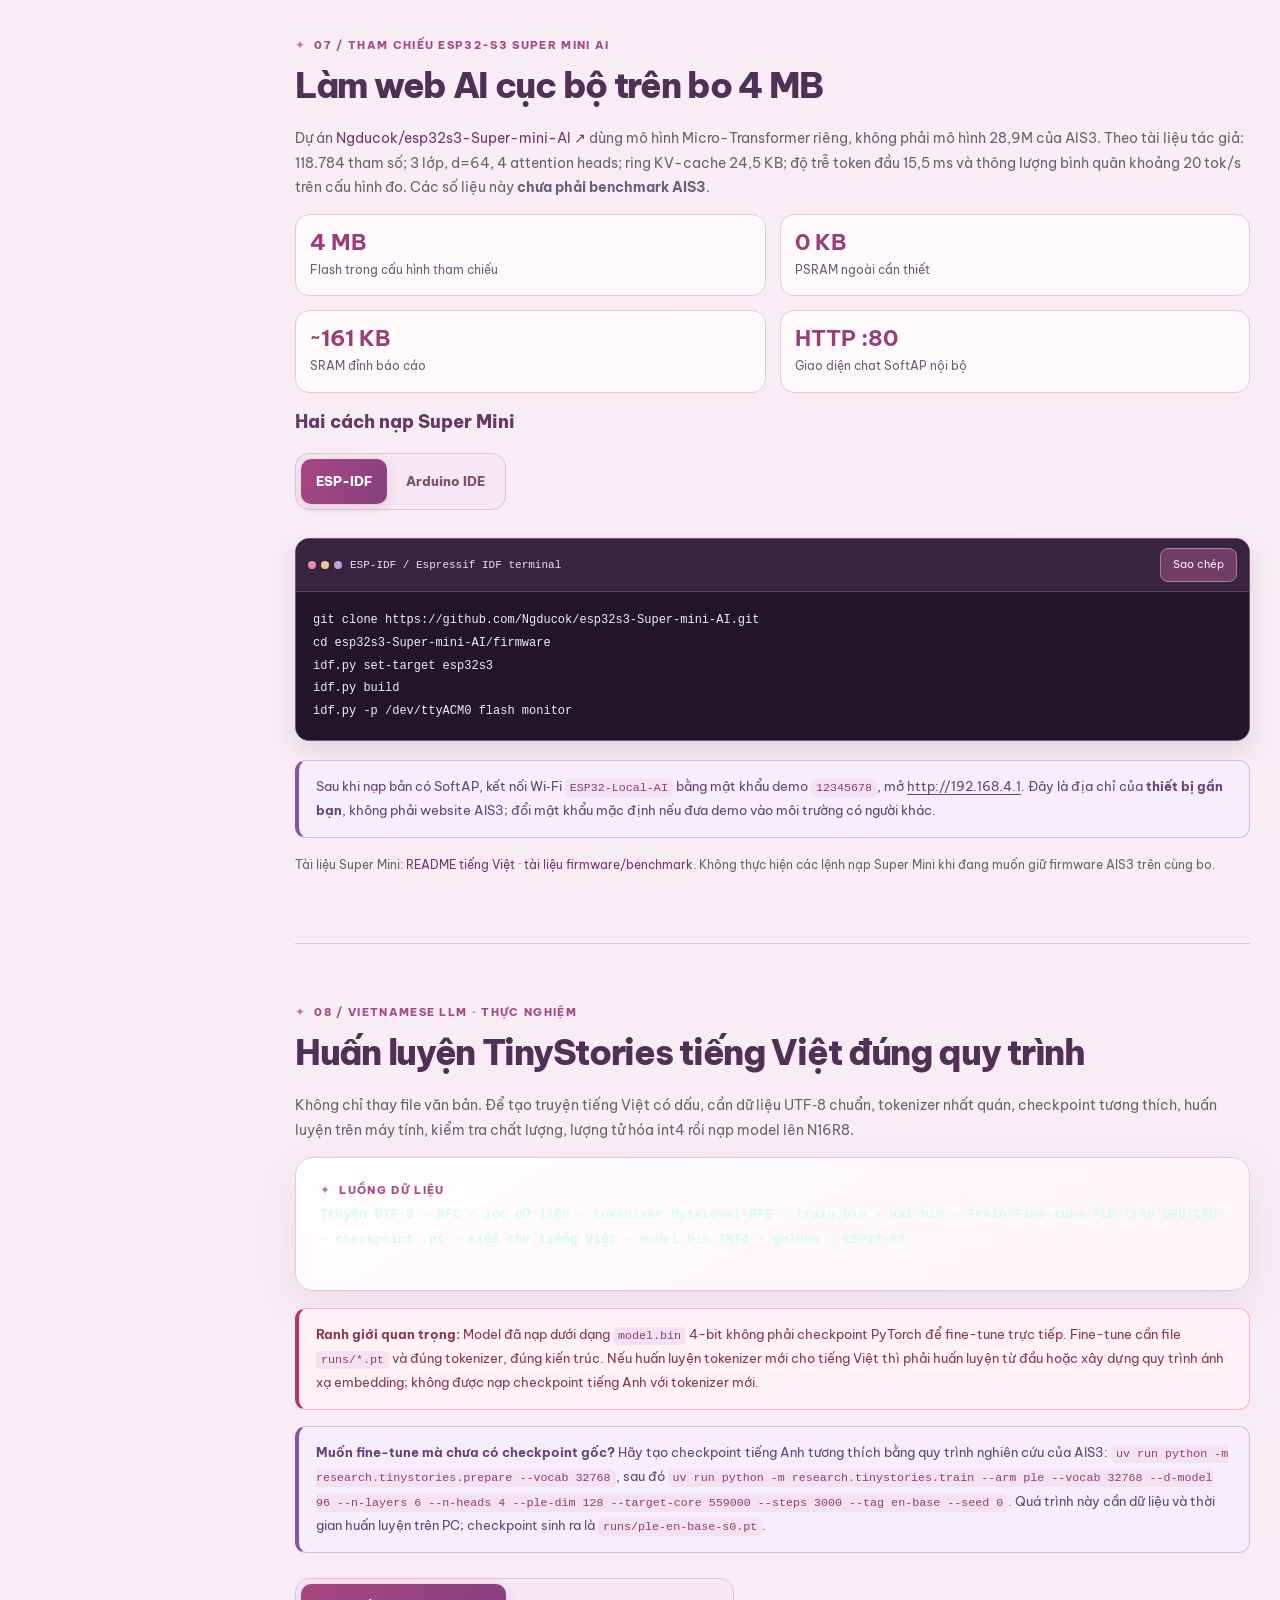
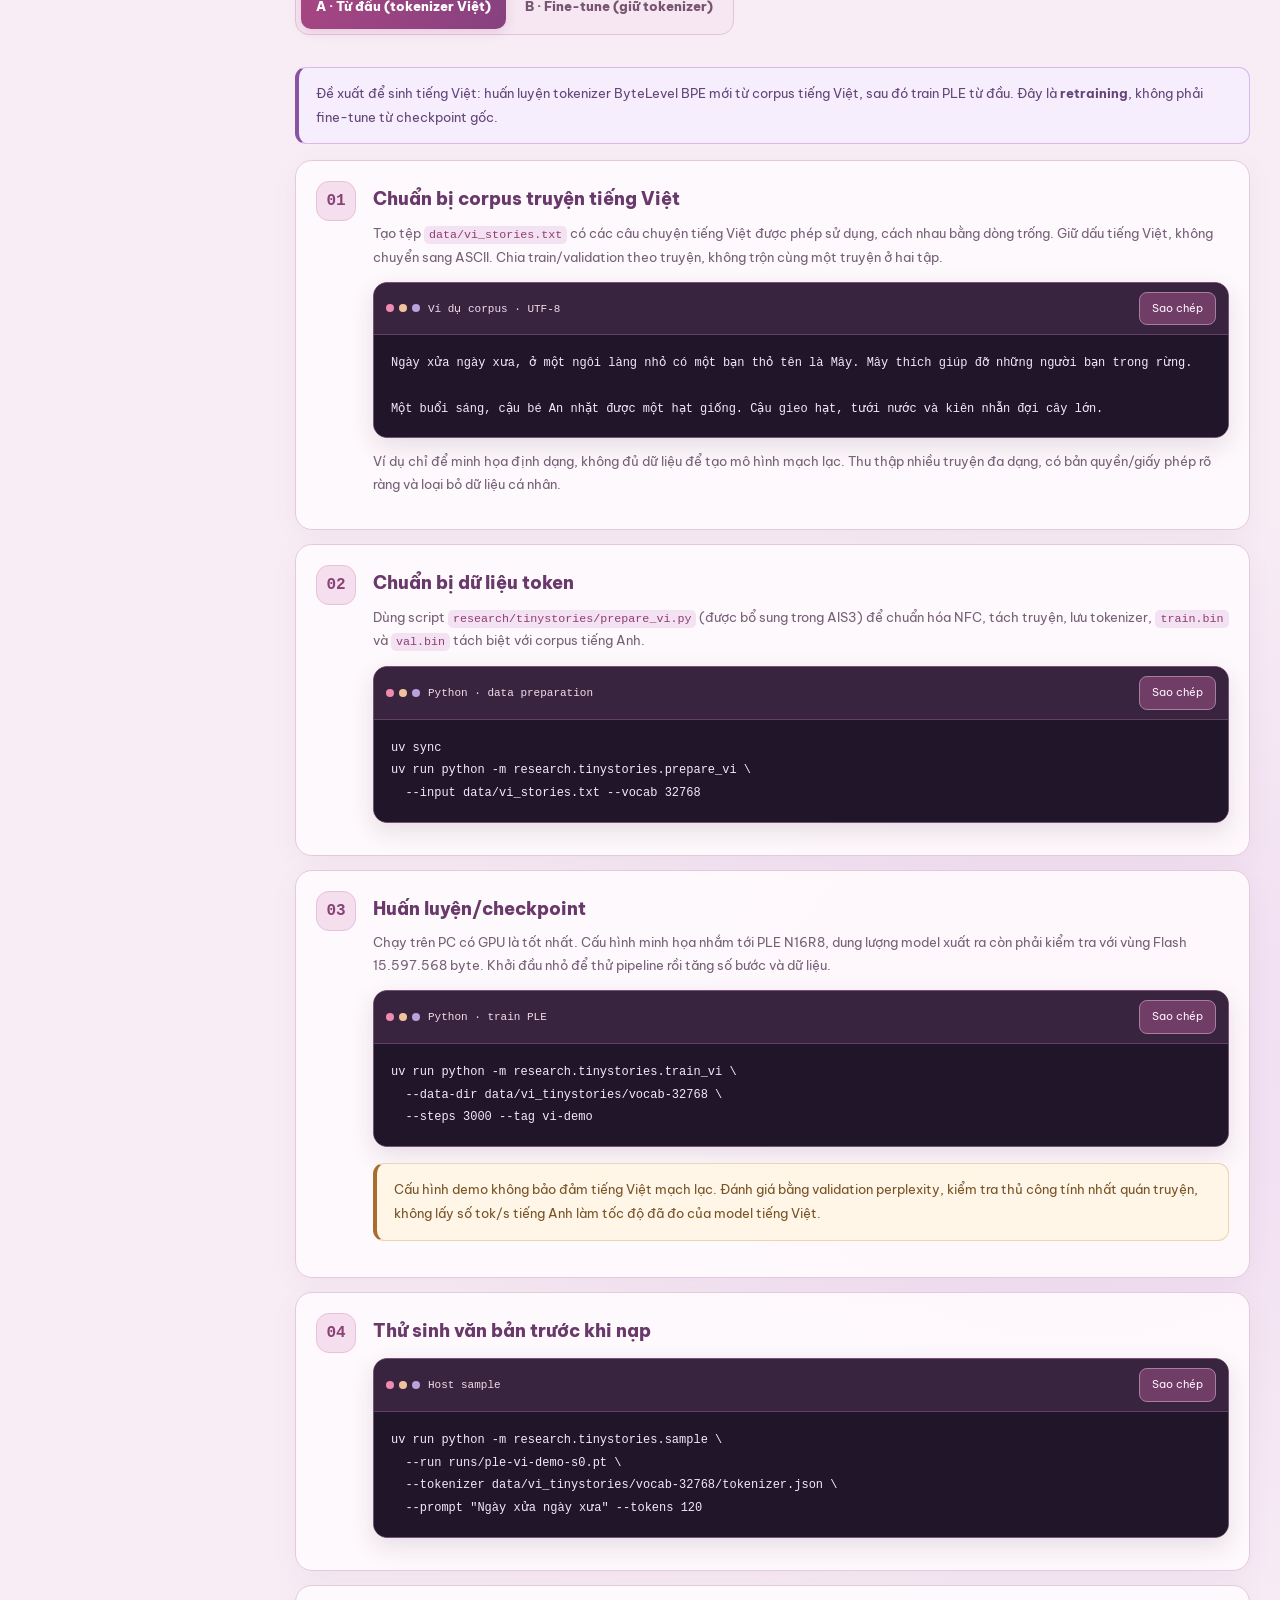
==== commit 074a05b9: "feat(web): add detailed lotus roadmap nav, 9-phase schedule, training estimates and KPI quality gate" ====
--- a/docs/index.html
+++ b/docs/index.html
@@ -14,17 +14,190 @@
 </style>
 <link rel="stylesheet" href="./lotus-theme.css">
 <link rel="stylesheet" href="./vi-lab.css">
+<link rel="stylesheet" href="./roadmap.css">
 </head>
 <body>
 <a class="skip-link" href="#main-content">Đi tới nội dung hướng dẫn</a>
-<header class="head"><div class="wrap"><a class="brand" href="#top"><span class="logo"><svg xmlns="http://www.w3.org/2000/svg" width="27" height="27" viewBox="0 0 64 64" aria-hidden="true"><path d="M32 48C18 35 18 23 32 8c14 15 14 27 0 40Z" fill="#b14c89"/><path d="M30 47C13 45 7 35 9 18c16 7 22 17 21 29Z" fill="#d47fa8"/><path d="M34 47c17-2 23-12 21-29-16 7-22 17-21 29Z" fill="#d47fa8"/><path d="M28 52C13 56 4 49 3 36c12-1 22 5 25 16ZM36 52c15 4 24-3 25-16-12-1-22 5-25 16Z" fill="#e9abc9"/><path d="M19 56h26" fill="none" stroke="#9b5689" stroke-linecap="round" stroke-width="3"/></svg></span> AIS3 <span class="muted small">&nbsp;/ SEN VIỆT LAB</span></a><nav aria-label="Điều hướng"><a href="#hardware">Phần cứng</a><a href="#install">Cài AIS3</a><a href="#supermini">Super Mini</a><a href="#vietnamese">Tiếng Việt</a><a href="#text-audit">Audit</a><a href="#voice-kws">Giọng nói KWS</a><a href="#xiaozhi">DIY XiaoZhi</a><a href="#troubleshoot">Xử lý lỗi</a></nav><a class="btn" href="https://github.com/xulytiengviet/AIS3" target="_blank" rel="noopener">Mã nguồn ↗</a></div></header>
+<header class="head"><div class="wrap"><a class="brand" href="#top"><span class="logo"><svg xmlns="http://www.w3.org/2000/svg" width="27" height="27" viewBox="0 0 64 64" aria-hidden="true"><path d="M32 48C18 35 18 23 32 8c14 15 14 27 0 40Z" fill="#b14c89"/><path d="M30 47C13 45 7 35 9 18c16 7 22 17 21 29Z" fill="#d47fa8"/><path d="M34 47c17-2 23-12 21-29-16 7-22 17-21 29Z" fill="#d47fa8"/><path d="M28 52C13 56 4 49 3 36c12-1 22 5 25 16ZM36 52c15 4 24-3 25-16-12-1-22 5-25 16Z" fill="#e9abc9"/><path d="M19 56h26" fill="none" stroke="#9b5689" stroke-linecap="round" stroke-width="3"/></svg></span> AIS3 <span class="muted small">&nbsp;/ SEN VIỆT LAB</span></a><nav aria-label="Điều hướng"><a href="#roadmap">Lộ trình</a><a href="#hardware">Phần cứng</a><a href="#install">Cài AIS3</a><a href="#supermini">Super Mini</a><a href="#vietnamese">Tiếng Việt</a><a href="#text-audit">Audit</a><a href="#voice-kws">Giọng nói KWS</a><a href="#xiaozhi">DIY XiaoZhi</a><a href="#troubleshoot">Xử lý lỗi</a></nav><a class="btn" href="https://github.com/xulytiengviet/AIS3" target="_blank" rel="noopener">Mã nguồn ↗</a></div></header>
 <main class="wrap" id="main-content">
-<section class="hero" id="top"><div><div class="viet-intro"><span class="flag" aria-hidden="true">🇻🇳</span> Hướng dẫn tiếng Việt <span class="separator">•</span> Thiết kế cảm hứng hoa sen</div><div class="eyebrow" style="margin-top:19px">ESP32-S3 · Local AI · Nghiên cứu & DIY</div><h1>AI trên chip nhỏ.<br><em>Tự lắp. Tự chạy. Tự huấn luyện.</em></h1><p class="lead">Hướng dẫn tiếng Việt từ A–Z cho AIS3: chạy mô hình ngôn ngữ ngay trên ESP32-S3, tìm hiểu Super Mini 4 MB không PSRAM, đào tạo mô hình truyện kể tiếng Việt và làm trợ lý giọng nói XiaoZhi.</p><div class="actions"><a class="btn primary" href="#install">Bắt đầu cài đặt ↓</a><a class="btn" href="#vietnamese">Huấn luyện tiếng Việt</a><a class="btn" href="#xiaozhi">DIY XiaoZhi</a></div><div class="small muted">Hướng dẫn tham chiếu ba repository mã nguồn mở. Đây là trang tài liệu, không phải thiết bị giả lập có thể nạp chip từ xa.</div><div class="hero-meta"><a href="#hardware">◈ Chọn đúng bo</a><a href="#models">✦ Khám phá 3 demo</a><a href="#text-audit">🇻🇳 Chuẩn hóa tiếng Việt</a><a href="#voice-kws">🎙️ Nhận diện từ khóa</a></div></div><div class="board" aria-label="Minh họa ESP32-S3 với hoa sen cách điệu, màu tím sen hồng"><svg class="lotus-symbol" xmlns="http://www.w3.org/2000/svg" viewBox="0 0 240 240" aria-hidden="true"><g stroke="#a55395" stroke-width="2" stroke-linejoin="round"><path d="M120 166C93 120 91 75 120 28c29 47 27 92 0 138Z" fill="#e5a7cf"/><path d="M115 174C65 151 58 109 65 70c39 18 59 53 50 104ZM125 174c50-23 57-65 50-104-39 18-59 53-50 104Z" fill="#f1c3db"/><path d="M108 183C57 188 31 153 29 114c48 5 77 26 79 69ZM132 183c51 5 77-30 79-69-48 5-77 26-79 69Z" fill="#eeb0d2"/><path d="M120 187c-48 0-82-14-103-42 8 51 48 77 103 77s95-26 103-77c-21 28-55 42-103 42Z" fill="#daa0c9"/></g></svg><svg class="lotus-symbol small" xmlns="http://www.w3.org/2000/svg" viewBox="0 0 240 240" aria-hidden="true"><g stroke="#a55395" stroke-width="2" stroke-linejoin="round"><path d="M120 166C93 120 91 75 120 28c29 47 27 92 0 138Z" fill="#e5a7cf"/><path d="M115 174C65 151 58 109 65 70c39 18 59 53 50 104ZM125 174c50-23 57-65 50-104-39 18-59 53-50 104Z" fill="#f1c3db"/><path d="M108 183C57 188 31 153 29 114c48 5 77 26 79 69ZM132 183c51 5 77-30 79-69-48 5-77 26-79 69Z" fill="#eeb0d2"/><path d="M120 187c-48 0-82-14-103-42 8 51 48 77 103 77s95-26 103-77c-21 28-55 42-103 42Z" fill="#daa0c9"/></g></svg><span class="corner tl">✦ VIETNAMESE · EDGE AI</span><div class="board-stamp">🇻🇳 VIỆT NAM <span>NGHIÊN CỨU · DIY</span></div><div class="pcb"><div class="chip">ESP32-S3<br><small style="color:#eef9ff;font-size:12px">Xtensa LX7 × 2</small></div><small>FLASH ◦ PSRAM ◦ SRAM</small></div><span class="corner br">🪷 SEN VIỆT / SERIAL / Wi-Fi</span></div></section>
-<div class="mobile-jump"><label for="jump-section">🪷 CHUYỂN MỤC</label><select id="jump-section" aria-label="Chọn nội dung hướng dẫn"><option value="#overview">01 · Tổng quan</option><option value="#hardware">02 · Phần cứng</option><option value="#models">03 · Mô hình AIS3</option><option value="#install">04 · Cài đặt</option><option value="#wiring">05 · Đấu nối OLED</option><option value="#usage">06 · Cách sử dụng</option><option value="#supermini">07 · Super Mini</option><option value="#vietnamese">08 · Huấn luyện tiếng Việt</option><option value="#text-audit">09 · Audit văn bản</option><option value="#voice-kws">10 · Giọng nói KWS</option><option value="#xiaozhi">11 · DIY XiaoZhi</option><option value="#troubleshoot">12 · Xử lý lỗi</option><option value="#references">13 · Nguồn tham chiếu</option></select></div>
+<section class="hero" id="top"><div><div class="viet-intro"><span class="flag" aria-hidden="true">🇻🇳</span> Hướng dẫn tiếng Việt <span class="separator">•</span> Thiết kế cảm hứng hoa sen</div><div class="eyebrow" style="margin-top:19px">ESP32-S3 · Local AI · Nghiên cứu & DIY</div><h1>AI trên chip nhỏ.<br><em>Tự lắp. Tự chạy. Tự huấn luyện.</em></h1><p class="lead">Hướng dẫn tiếng Việt từ A–Z cho AIS3: chạy mô hình ngôn ngữ ngay trên ESP32-S3, tìm hiểu Super Mini 4 MB không PSRAM, đào tạo mô hình truyện kể tiếng Việt và làm trợ lý giọng nói XiaoZhi.</p><div class="actions"><a class="btn primary" href="#install">Bắt đầu cài đặt ↓</a><a class="btn" href="#vietnamese">Huấn luyện tiếng Việt</a><a class="btn" href="#xiaozhi">DIY XiaoZhi</a></div><div class="small muted">Hướng dẫn tham chiếu ba repository mã nguồn mở. Đây là trang tài liệu, không phải thiết bị giả lập có thể nạp chip từ xa.</div><div class="hero-meta"><a href="#roadmap">🗓️ Lộ trình & KPI</a><a href="#hardware">◈ Chọn đúng bo</a><a href="#models">✦ Khám phá 3 demo</a><a href="#text-audit">🇻🇳 Chuẩn hóa tiếng Việt</a><a href="#voice-kws">🎙️ Nhận diện từ khóa</a></div></div><div class="board" aria-label="Minh họa ESP32-S3 với hoa sen cách điệu, màu tím sen hồng"><svg class="lotus-symbol" xmlns="http://www.w3.org/2000/svg" viewBox="0 0 240 240" aria-hidden="true"><g stroke="#a55395" stroke-width="2" stroke-linejoin="round"><path d="M120 166C93 120 91 75 120 28c29 47 27 92 0 138Z" fill="#e5a7cf"/><path d="M115 174C65 151 58 109 65 70c39 18 59 53 50 104ZM125 174c50-23 57-65 50-104-39 18-59 53-50 104Z" fill="#f1c3db"/><path d="M108 183C57 188 31 153 29 114c48 5 77 26 79 69ZM132 183c51 5 77-30 79-69-48 5-77 26-79 69Z" fill="#eeb0d2"/><path d="M120 187c-48 0-82-14-103-42 8 51 48 77 103 77s95-26 103-77c-21 28-55 42-103 42Z" fill="#daa0c9"/></g></svg><svg class="lotus-symbol small" xmlns="http://www.w3.org/2000/svg" viewBox="0 0 240 240" aria-hidden="true"><g stroke="#a55395" stroke-width="2" stroke-linejoin="round"><path d="M120 166C93 120 91 75 120 28c29 47 27 92 0 138Z" fill="#e5a7cf"/><path d="M115 174C65 151 58 109 65 70c39 18 59 53 50 104ZM125 174c50-23 57-65 50-104-39 18-59 53-50 104Z" fill="#f1c3db"/><path d="M108 183C57 188 31 153 29 114c48 5 77 26 79 69ZM132 183c51 5 77-30 79-69-48 5-77 26-79 69Z" fill="#eeb0d2"/><path d="M120 187c-48 0-82-14-103-42 8 51 48 77 103 77s95-26 103-77c-21 28-55 42-103 42Z" fill="#daa0c9"/></g></svg><span class="corner tl">✦ VIETNAMESE · EDGE AI</span><div class="board-stamp">🇻🇳 VIỆT NAM <span>NGHIÊN CỨU · DIY</span></div><div class="pcb"><div class="chip">ESP32-S3<br><small style="color:#eef9ff;font-size:12px">Xtensa LX7 × 2</small></div><small>FLASH ◦ PSRAM ◦ SRAM</small></div><span class="corner br">🪷 SEN VIỆT / SERIAL / Wi-Fi</span></div></section>
+<div class="mobile-jump"><label for="jump-section">🪷 CHUYỂN MỤC</label><select id="jump-section" aria-label="Chọn nội dung hướng dẫn"><option value="#overview">01 · Tổng quan</option><option value="#roadmap">◈ Lộ trình & KPI</option><option value="#hardware">02 · Phần cứng</option><option value="#models">03 · Mô hình AIS3</option><option value="#install">04 · Cài đặt</option><option value="#wiring">05 · Đấu nối OLED</option><option value="#usage">06 · Cách sử dụng</option><option value="#supermini">07 · Super Mini</option><option value="#vietnamese">08 · Huấn luyện tiếng Việt</option><option value="#text-audit">09 · Audit văn bản</option><option value="#voice-kws">10 · Giọng nói KWS</option><option value="#xiaozhi">11 · DIY XiaoZhi</option><option value="#troubleshoot">12 · Xử lý lỗi</option><option value="#references">13 · Nguồn tham chiếu</option></select></div>
 <div class="stats"><div class="stat"><strong>28,9M</strong><span>Tham số lưu trữ · AIS3 TinyStories</span></div><div class="stat"><strong>9,88 tok/s</strong><span>AIS3 · kết quả gốc đã công bố</span></div><div class="stat"><strong>119K</strong><span>Tham số · Super Mini micro-LLM</span></div><div class="stat"><strong>3 hướng</strong><span>Offline LLM · Micro-LLM · Voice AI</span></div></div>
-<div class="layout"><aside class="sidebar"><b>Nội dung</b><a href="#overview">01 Tổng quan</a><a href="#hardware">02 Thông số & chọn bo</a><a href="#models">03 Chọn demo AIS3</a><a href="#install">04 Cài đặt AIS3</a><a href="#wiring">05 Đấu nối OLED</a><a href="#usage">06 Cách sử dụng</a><a href="#supermini">07 Super Mini AI</a><a href="#vietnamese">08 TinyStories tiếng Việt</a><a href="#text-audit">09 Audit tiếng Việt</a><a href="#voice-kws">10 Giọng nói KWS</a><a href="#xiaozhi">11 DIY XiaoZhi</a><a href="#troubleshoot">12 Xử lý lỗi</a><a href="#references">13 Nguồn tham chiếu</a><div class="aside">⚠️ Các bản firmware <b>AIS3 N16R8</b>, <b>Super Mini 4MB</b> và <b>XiaoZhi</b> không thay thế được cho nhau. Chọn đúng bo, phân vùng Flash và sơ đồ chân.</div></aside>
+<div class="layout"><aside class="sidebar"><b>Nội dung</b><a href="#overview">01 Tổng quan</a><a href="#roadmap">◈ Lộ trình & KPI</a><a href="#hardware">02 Thông số & chọn bo</a><a href="#models">03 Chọn demo AIS3</a><a href="#install">04 Cài đặt AIS3</a><a href="#wiring">05 Đấu nối OLED</a><a href="#usage">06 Cách sử dụng</a><a href="#supermini">07 Super Mini AI</a><a href="#vietnamese">08 TinyStories tiếng Việt</a><a href="#text-audit">09 Audit tiếng Việt</a><a href="#voice-kws">10 Giọng nói KWS</a><a href="#xiaozhi">11 DIY XiaoZhi</a><a href="#troubleshoot">12 Xử lý lỗi</a><a href="#references">13 Nguồn tham chiếu</a><div class="aside">⚠️ Các bản firmware <b>AIS3 N16R8</b>, <b>Super Mini 4MB</b> và <b>XiaoZhi</b> không thay thế được cho nhau. Chọn đúng bo, phân vùng Flash và sơ đồ chân.</div></aside>
 <div>
 <section class="block" id="overview"><div class="kicker">01 / Tổng quan hệ thống</div><h2>Ba hướng thực nghiệm, ba kiến trúc khác nhau</h2><div class="cards"><article class="card"><div class="emoji">🧠</div><h3>AIS3 · Offline LLM</h3><p>TinyStories, Barista, Fly chạy trên bo N16R8, không gửi câu hỏi lên máy chủ khi suy luận.</p><span class="mini">16MB Flash + 8MB PSRAM</span></article><article class="card"><div class="emoji">📶</div><h3>Super Mini · Web AI</h3><p>Micro-Transformer nhỏ hơn, SoftAP và HTTP web chat ngay trên chip, không cần PSRAM.</p><span class="mini">4MB Flash / 0MB PSRAM</span></article><article class="card"><div class="emoji">🎙️</div><h3>XiaoZhi · Voice AI</h3><p>Micro/loa, Wi‑Fi, nhận dạng tiếng nói và phản hồi âm thanh. Dịch vụ ASR/LLM/TTS thường chạy qua mạng.</p><span class="mini">Cần bo và profile âm thanh tương thích</span></article></div><div class="notice blue">AIS3 không tự trở thành XiaoZhi khi nạp cùng firmware. Kết hợp hai hệ cần thiết kế riêng bộ nhớ, phân vùng, codec, mạng và tác vụ thời gian thực.</div></section>
+
+<section class="block" id="roadmap">
+  <div class="kicker">Dự án / Implementation roadmap &amp; quality gates</div>
+  <div class="roadmap-heading">
+    <div><h2>🪷 Lộ trình triển khai AIS3: từ phần cứng đến nghiệm thu</h2>
+      <p>Thời gian chuẩn bị, xây dựng/huấn luyện, kết quả bàn giao và cách đo KPI theo từng nhánh <strong>AIS3, Super Mini, TinyStories Việt, KWS và XiaoZhi</strong>. Mỗi kết quả phải qua cổng kiểm soát chất lượng trước khi công bố.</p>
+    </div>
+    <div class="roadmap-docs"><a href="./ROADMAP_VI.md" target="_blank" rel="noopener">📖 Tài liệu chi tiết</a><a href="./roadmap-kpi-template.csv" download>⬇ Mẫu bảng KPI CSV</a></div>
+  </div>
+  <div class="roadmap-hero">
+    <h3>Quản trị bằng bằng chứng, không bằng dự đoán</h3>
+    <p>Các khoảng dưới đây là <strong>ước tính lập kế hoạch</strong>, không phải thời gian được đảm bảo. Chưa có số đo mới trên bo thì KPI ở trạng thái <strong>chưa xác nhận</strong>. Đặc biệt, mô hình nhận diện KWS tiếng Việt trên bo AIS3 vẫn cần phát triển firmware và đo thực địa.</p>
+    <div class="roadmap-overview">
+      <div class="roadmap-count"><strong>09</strong><span>Giai đoạn từ chuẩn bị tới nghiệm thu</span></div>
+      <div class="roadmap-count"><strong>05</strong><span>Tuyến kỹ thuật độc lập, có thể song song</span></div>
+      <div class="roadmap-count"><strong>G0–G4</strong><span>Cổng chất lượng phải có minh chứng</span></div>
+      <div class="roadmap-count"><strong>100%</strong><span>KPI bắt buộc phải có nhật ký và người kiểm</span></div>
+    </div>
+  </div>
+  <h3>Thời gian ước tính theo từng tuyến</h3>
+  <div class="roadmap-estimates" aria-label="Khoảng thời gian triển khai theo nhánh">
+    <div class="roadmap-estimate"><span class="roadmap-estimate-icon">🧠</span><strong>AIS3 nguyên bản</strong><span class="roadmap-estimate-time">1–2 ngày</span><small>N16R8 · tải model, nạp và chạy baseline; không train lại</small></div>
+    <div class="roadmap-estimate"><span class="roadmap-estimate-icon">📡</span><strong>Super Mini</strong><span class="roadmap-estimate-time">0,5–1,5 ngày</span><small>4MB · build, SoftAP và kiểm tra web nội bộ</small></div>
+    <div class="roadmap-estimate"><span class="roadmap-estimate-icon">🇻🇳</span><strong>TinyStories Việt</strong><span class="roadmap-estimate-time">2–5 tuần</span><small>Gồm corpus, huấn luyện thử 8–72 giờ máy và đo chất lượng</small></div>
+    <div class="roadmap-estimate"><span class="roadmap-estimate-icon">🎙️</span><strong>KWS giọng Việt</strong><span class="roadmap-estimate-time">3–8 tuần</span><small>Thu âm, train host, port DSP/TFLM và đo trên thiết bị</small></div>
+    <div class="roadmap-estimate"><span class="roadmap-estimate-icon">🔊</span><strong>XiaoZhi DIY</strong><span class="roadmap-estimate-time">1–3 ngày</span><small>Khi bo, codec và backend đã tương thích; không train LLM</small></div>
+  </div>
+  <p class="roadmap-quality-caption">Đơn vị: ngày làm việc và giờ máy mang tính tham khảo; lịch thực tế phụ thuộc dữ liệu có bản quyền, thiết bị, GPU, kết quả thử nghiệm và khối lượng sửa lỗi. Không cộng cứng các nhánh độc lập.</p>
+  <div class="roadmap-toolbar">
+    <div><div class="roadmap-toolbar-label">Lọc hạng mục theo tuyến triển khai</div><p class="roadmap-quality-caption">Đang hiển thị <strong id="roadmap-visible-count">9</strong> / 9 giai đoạn. Các bước audit, xử lý lỗi và nghiệm thu dùng chung.</p></div>
+    <div class="roadmap-filters" role="group" aria-label="Lọc các bước lộ trình">
+      <button type="button" data-route-filter="all" aria-pressed="true">Tất cả</button>
+      <button type="button" data-route-filter="ais3" aria-pressed="false">AIS3</button>
+      <button type="button" data-route-filter="supermini" aria-pressed="false">Super Mini</button>
+      <button type="button" data-route-filter="vi" aria-pressed="false">TinyStories Việt</button>
+      <button type="button" data-route-filter="kws" aria-pressed="false">Giọng nói KWS</button>
+      <button type="button" data-route-filter="xiaozhi" aria-pressed="false">XiaoZhi</button>
+    </div>
+  </div>
+  <div id="roadmap-filter-note" class="roadmap-filter-note" role="status">Tất cả 9 giai đoạn, gồm các tuyến triển khai độc lập.</div>
+  <div class="notice blue"><strong>Thời gian tuyến đã chọn:</strong> <span id="roadmap-selected-time">Kế hoạch nhiều tuyến — làm song song</span>. Thời lượng chưa bao gồm chờ linh kiện, quyền sử dụng corpus, hoặc các vòng huấn luyện bổ sung ngoài phạm vi thử nghiệm.</div>
+
+  <div class="roadmap-phase-list" aria-label="Giai đoạn thực hiện và tiêu chuẩn chấp nhận">
+    <article class="roadmap-phase" data-tracks="common" id="roadmap-r1">
+      <div class="roadmap-phase-code">R1</div><div class="roadmap-phase-main">
+        <div class="roadmap-phase-header"><h3>🔌 Phần cứng — lựa chọn bo và đấu nối an toàn</h3><a class="roadmap-phase-link" href="#hardware">Mở thông số phần cứng ↗</a></div>
+        <div class="roadmap-phase-grid"><div><label>Chuẩn bị</label><strong>0,5–1 ngày</strong></div><div><label>Build / Train</label><strong>Không huấn luyện</strong></div><div><label>Kiểm tra</label><strong>1–2 giờ kiểm nguồn, USB, chân I/O</strong></div></div>
+        <p><strong>Đầu ra:</strong> BOM, ảnh bo, xác nhận Flash/PSRAM, sơ đồ GPIO và sơ đồ nguồn cho riêng N16R8, Super Mini và XiaoZhi.</p>
+        <p class="roadmap-phase-accept"><b>KPI chấp nhận:</b> 100% bo được kiểm chứng thông số thực; nguồn đúng điện áp, dây USB dữ liệu tốt, không sử dụng nhầm sơ đồ chân hoặc model vượt khả năng Flash.</p>
+        <p class="roadmap-phase-gate">Cổng G0 · ảnh bo, boot log, bảng pinout và người xác nhận</p>
+      </div>
+    </article>
+    <article class="roadmap-phase" data-tracks="ais3 vi" id="roadmap-r2">
+      <div class="roadmap-phase-code">R2</div><div class="roadmap-phase-main">
+        <div class="roadmap-phase-header"><h3>🧠 Cài AIS3 — thiết lập baseline N16R8</h3><a class="roadmap-phase-link" href="#install">Hướng dẫn nạp AIS3 ↗</a></div>
+        <div class="roadmap-phase-grid"><div><label>Chuẩn bị</label><strong>2–5 giờ · CLI, thư viện, cổng USB</strong></div><div><label>Build / Flash</label><strong>1–3 giờ · không train lại</strong></div><div><label>Kiểm tra</label><strong>0,5–1 ngày · Serial, OLED, throughput</strong></div></div>
+        <p><strong>Đầu ra:</strong> log biên dịch/nạp, checksum, cấu hình model/partition, thông số SRAM–PSRAM, số tok/s thực và video/ảnh quan sát.</p>
+        <p class="roadmap-phase-accept"><b>KPI chấp nhận:</b> 10/10 lần khởi động không crash, đúng fingerprint và golden test; model vừa partition; so sánh số đo thực với benchmark nguồn mà không coi benchmark nguồn là kết quả mới.</p>
+        <p class="roadmap-phase-gate">Cổng G1 → G3 · commit, hash artifacts, cổng USB, serial log kiểm chứng</p>
+      </div>
+    </article>
+    <article class="roadmap-phase" data-tracks="supermini" id="roadmap-r3">
+      <div class="roadmap-phase-code">R3</div><div class="roadmap-phase-main">
+        <div class="roadmap-phase-header"><h3>📡 Super Mini — micro-model và web AI cục bộ</h3><a class="roadmap-phase-link" href="#supermini">Mở hướng dẫn Super Mini ↗</a></div>
+        <div class="roadmap-phase-grid"><div><label>Chuẩn bị</label><strong>2–4 giờ · bo 4MB, công cụ IDF/Arduino</strong></div><div><label>Build / Flash</label><strong>1–3 giờ · không train lại</strong></div><div><label>Kiểm tra</label><strong>2–4 giờ · SoftAP, HTTP, khởi động</strong></div></div>
+        <p><strong>Đầu ra:</strong> firmware Super Mini riêng, SoftAP và trang web chạy trong mạng nội bộ của bo.</p>
+        <p class="roadmap-phase-accept"><b>KPI chấp nhận:</b> 10/10 boot; ít nhất hai thiết bị thử truy cập trang cục bộ; không nạp model AIS3 ~14,9MB lên chip Flash 4MB/không PSRAM.</p>
+        <p class="roadmap-phase-gate">Cổng G0 → G3 · ảnh cấu hình Flash, build log và kiểm thử mạng LAN</p>
+      </div>
+    </article>
+    <article class="roadmap-phase" data-tracks="vi" id="roadmap-r4">
+      <div class="roadmap-phase-code">R4</div><div class="roadmap-phase-main">
+        <div class="roadmap-phase-header"><h3>🇻🇳 Tiếng Việt — corpus, tokenizer và huấn luyện PLE</h3><a class="roadmap-phase-link" href="#vietnamese">Huấn luyện TinyStories Việt ↗</a></div>
+        <div class="roadmap-phase-grid"><div><label>Chuẩn bị dữ liệu</label><strong>3–10 ngày · tokenizer 0,5–3 giờ</strong></div><div><label>Huấn luyện thử</label><strong>8–72 giờ máy PC/GPU (ước lượng)</strong></div><div><label>Đánh giá / Export</label><strong>2–5 ngày · PPL, INT4, bản trên chip</strong></div></div>
+        <p><strong>Đầu ra:</strong> corpus có quyền sử dụng, bộ train/validation, tokenizer và SHA, checkpoint PyTorch, INT4 và biên bản sinh truyện.</p>
+        <p class="roadmap-phase-accept"><b>KPI chấp nhận:</b> round-trip UTF-8 = 100%, unknown = 0 theo ByteLevel; PPL cải thiện trên cùng tập đối chứng; ≥30 prompt chấm mù Grammar/Consistency và model vừa đúng phân vùng Flash.</p>
+        <p class="roadmap-phase-gate">Cổng G1 → G3 · không tuyên bố chất lượng mạch lạc trước khi có dữ liệu, checkpoint và điểm đánh giá thực</p>
+      </div>
+    </article>
+    <article class="roadmap-phase" data-tracks="common" id="roadmap-r5">
+      <div class="roadmap-phase-code">R5</div><div class="roadmap-phase-main">
+        <div class="roadmap-phase-header"><h3>🔎 Audit — kiểm toán dữ liệu, mô hình và nguồn gốc</h3><a class="roadmap-phase-link" href="#text-audit">Phòng lab Audit tiếng Việt ↗</a></div>
+        <div class="roadmap-phase-grid"><div><label>Chuẩn bị</label><strong>0,5–2 ngày ban đầu</strong></div><div><label>Huấn luyện</label><strong>Không · chạy mỗi lần thay model</strong></div><div><label>Kiểm tra</label><strong>CI, token, checksum, golden, test độc lập</strong></div></div>
+        <p><strong>Đầu ra:</strong> báo cáo chất lượng JSON/CSV, các bản hash, CI, biên bản lỗi và tập kết quả có thể tái lập.</p>
+        <p class="roadmap-phase-accept"><b>KPI chấp nhận:</b> không có blocker chưa giải quyết; train/val/test không rò rỉ; tính nguyên vẹn Unicode hoặc MFCC host–device được đối chiếu với dung sai công bố trước thử.</p>
+        <p class="roadmap-phase-gate">Cổng G1/G2/G3 · tài liệu bằng chứng, người review, ngày và phiên bản toolchain</p>
+      </div>
+    </article>
+    <article class="roadmap-phase" data-tracks="kws" id="roadmap-r6">
+      <div class="roadmap-phase-code">R6</div><div class="roadmap-phase-main">
+        <div class="roadmap-phase-header"><h3>🎙️ Giọng nói KWS — MFCC, CNN INT8 và ESP32-S3</h3><a class="roadmap-phase-link" href="#voice-kws">Mở phòng lab KWS ↗</a></div>
+        <div class="roadmap-phase-grid"><div><label>Thu âm / Gán nhãn</label><strong>4–14 ngày · nhiều người nói</strong></div><div><label>Train / Port</label><strong>CNN 0,5–6 giờ; DSP/TFLM 5–15 ngày công</strong></div><div><label>Đánh giá thực địa</label><strong>3–7 ngày · ồn, độ trễ, nhầm lệnh</strong></div></div>
+        <p><strong>Đầu ra:</strong> dữ liệu WAV theo speaker, model INT8, manifest MFCC, firmware nguyên mẫu (cần phát triển) và ma trận nhầm lẫn.</p>
+        <p class="roadmap-phase-accept"><b>KPI đề xuất (chưa đạt):</b> Macro-F1 ≥0,90; recall lệnh quan trọng ≥0,90; false accepts ≤1/giờ theo kịch bản; P95 từ cuối câu lệnh đến tác động ≤500ms. Đo trực tiếp thiết bị và định nghĩa mốc thời gian rõ ràng.</p>
+        <p class="roadmap-phase-gate">Cổng G2 → G3 · 94% / 368ms thuộc bài báo tham khảo, không được ghi là benchmark AIS3</p>
+      </div>
+    </article>
+    <article class="roadmap-phase" data-tracks="xiaozhi" id="roadmap-r7">
+      <div class="roadmap-phase-code">R7</div><div class="roadmap-phase-main">
+        <div class="roadmap-phase-header"><h3>🔊 DIY XiaoZhi — micro, loa, Wi-Fi và trò chuyện</h3><a class="roadmap-phase-link" href="#xiaozhi">Hướng dẫn XiaoZhi ↗</a></div>
+        <div class="roadmap-phase-grid"><div><label>Chuẩn bị</label><strong>0,5–1 ngày · bo, mic/loa, dịch vụ</strong></div><div><label>Build / Flash</label><strong>2–6 giờ · không train LLM trên bo</strong></div><div><label>Kiểm tra</label><strong>0,5–1,5 ngày · audio/reconnect</strong></div></div>
+        <p><strong>Đầu ra:</strong> sơ đồ DIY đúng bo, ứng dụng thoại với kích hoạt thực và log ASR → LLM → TTS qua backend tương ứng.</p>
+        <p class="roadmap-phase-accept"><b>KPI đề xuất:</b> 20/20 câu thoại thử có phản hồi, 3/3 lần phục hồi sau ngắt Wi-Fi, đo thời gian phản hồi, không lộ khóa hoặc mã kích hoạt trong source/log.</p>
+        <p class="roadmap-phase-gate">Cổng G0 → G4 · phụ thuộc firmware, board profile và mạng; không phải AI TinyStories offline</p>
+      </div>
+    </article>
+    <article class="roadmap-phase" data-tracks="common" id="roadmap-r8">
+      <div class="roadmap-phase-code">R8</div><div class="roadmap-phase-main">
+        <div class="roadmap-phase-header"><h3>🛠️ Xử lý lỗi — kiểm thử hồi phục và độ bền</h3><a class="roadmap-phase-link" href="#troubleshoot">Tra cứu và sửa lỗi ↗</a></div>
+        <div class="roadmap-phase-grid"><div><label>Lập checklist</label><strong>0,5–1 ngày</strong></div><div><label>Sửa lỗi</label><strong>1–3 ngày hoặc lâu hơn tùy blocker</strong></div><div><label>Stress test</label><strong>24 giờ soak + 3 lần rollback</strong></div></div>
+        <p><strong>Đầu ra:</strong> issue register, nhật ký USB/Flash/PSRAM/Unicode/MFCC/codec, bản firmware dự phòng và thủ tục rollback.</p>
+        <p class="roadmap-phase-accept"><b>KPI đề xuất:</b> 0 lỗi blocker, 3/3 thao tác rollback thành công, một lượt chạy bền 24 giờ không reset bất thường; bất kỳ crash nào cũng phải điều tra nguyên nhân.</p>
+        <p class="roadmap-phase-gate">Cổng G3/G4 · chỉ đánh dấu đạt nếu có log 24h, ảnh phiên bản và minh chứng khôi phục</p>
+      </div>
+    </article>
+    <article class="roadmap-phase" data-tracks="common" id="roadmap-r9">
+      <div class="roadmap-phase-code">R9</div><div class="roadmap-phase-main">
+        <div class="roadmap-phase-header"><h3>📋 Nghiệm thu — xác nhận kết quả và phát hành</h3><a class="roadmap-phase-link" href="./ROADMAP_VI.md" target="_blank" rel="noopener">Tiêu chuẩn nghiệm thu ↗</a></div>
+        <div class="roadmap-phase-grid"><div><label>Chuẩn bị hồ sơ</label><strong>0,5–1 ngày</strong></div><div><label>Huấn luyện</label><strong>Không · khóa build &amp; model</strong></div><div><label>Đánh giá</label><strong>KPI thực đo và người review độc lập</strong></div></div>
+        <p><strong>Đầu ra:</strong> release manifest, bảng KPI đo được, hash, licenses, bằng chứng, issue tồn đọng, hướng dẫn cập nhật/rollback.</p>
+        <p class="roadmap-phase-accept"><b>KPI chấp nhận:</b> 100% chỉ số bắt buộc có giá trị và đơn vị thực đo, phiên bản, thời gian, tệp minh chứng và người xác nhận; những chỉ số không đạt phải có quyết định xử lý rõ ràng.</p>
+        <p class="roadmap-phase-gate">Cổng G4 · chỉ công bố “đạt” sau khi reviewer nghiệm thu hồ sơ, không dựa vào checklist tự tích</p>
+      </div>
+    </article>
+  </div>
+  <h3>G0–G4 · Cổng kiểm soát chất lượng bắt buộc</h3>
+  <div class="roadmap-qa-grid">
+    <div class="roadmap-qa-item"><strong>G0</strong><b>Khả thi</b><p>Phần cứng đúng, model vừa Flash/PSRAM; dữ liệu và linh kiện có nguồn hợp lệ.</p></div>
+    <div class="roadmap-qa-item"><strong>G1</strong><b>Tái lập</b><p>Commit, hash corpus/model, seed, phiên bản toolchain, tập train/val/test tách biệt.</p></div>
+    <div class="roadmap-qa-item"><strong>G2</strong><b>Chất lượng host</b><p>Test Unicode/PPL cho LLM; F1/recall/confusion matrix cho KWS; kiểm tra nhiễu/OOD.</p></div>
+    <div class="roadmap-qa-item"><strong>G3</strong><b>Đo trên bo thật</b><p>Host↔MCU parity, peak heap/arena, Flash, độ trễ P95 và tốc độ thực.</p></div>
+    <div class="roadmap-qa-item"><strong>G4</strong><b>Phát hành</b><p>24h soak, log crash, rollback, version/giấy phép và người nghiệm thu.</p></div>
+  </div>
+  <h3>Lịch triển khai tham khảo theo tuần</h3>
+  <div class="roadmap-matrix">
+    <table aria-label="Lịch đề xuất theo tuần"><thead><tr><th>Công việc / Tuần</th><th>Tuần 1</th><th>Tuần 2</th><th>Tuần 3</th><th>Tuần 4–5</th><th>Tuần 6+</th></tr></thead>
+    <tbody>
+      <tr><td>Phần cứng, AIS3, Super Mini</td><td class="active-cell">●</td><td class="idle-cell">—</td><td class="idle-cell">—</td><td class="idle-cell">—</td><td class="idle-cell">—</td></tr>
+      <tr><td>Corpus Việt, tokenizer, dữ liệu KWS</td><td class="idle-cell">—</td><td class="active-cell">●</td><td class="active-cell">●</td><td class="idle-cell">—</td><td class="idle-cell">—</td></tr>
+      <tr><td>Train PLE &amp; CNN trên PC/GPU</td><td class="idle-cell">—</td><td class="idle-cell">—</td><td class="active-cell">●</td><td class="active-cell">●</td><td class="idle-cell">—</td></tr>
+      <tr><td>MFCC/TFLM trên ESP32, audit và test ồn</td><td class="idle-cell">—</td><td class="idle-cell">—</td><td class="idle-cell">—</td><td class="active-cell">●</td><td class="active-cell">●</td></tr>
+      <tr><td>XiaoZhi độc lập (khi có bo/backend)</td><td class="active-cell">◇</td><td class="active-cell">◇</td><td class="active-cell">◇</td><td class="active-cell">◇</td><td class="idle-cell">—</td></tr>
+      <tr><td>Soak, rollback và nghiệm thu</td><td class="idle-cell">—</td><td class="idle-cell">—</td><td class="idle-cell">—</td><td class="active-cell">◇</td><td class="active-cell">●</td></tr>
+    </tbody></table>
+  </div>
+  <p class="roadmap-quality-caption">● thời điểm dự kiến tập trung; ◇ có thể làm song song/tùy nguồn lực. Tuần 6+ không hàm ý có thời hạn hoàn thành chắc chắn.</p>
+  <h3>Ma trận đánh giá KPI và phương pháp đo</h3>
+  <div class="roadmap-matrix"><table aria-label="Mục tiêu KPI và cách đo"><thead><tr><th>Nhánh</th><th>KPI mục tiêu đề xuất</th><th>Đo và xác minh bằng</th><th>Trạng thái</th></tr></thead><tbody>
+    <tr><td>Phần cứng / AIS3</td><td>10/10 boot, 0 lỗi tràn phân vùng, hash/golden đạt</td><td>Serial log, dump cấu hình bo, SHA-256, báo cáo miễn lỗi</td><td>Chờ đo</td></tr>
+    <tr><td>Tiếng Việt</td><td>Round-trip 100%; unknown 0; PPL so baseline; ≥30 prompt mù</td><td>Tokenizer audit JSON, validation loss và hội đồng chấm truyện</td><td>Chờ train/đo</td></tr>
+    <tr><td>KWS</td><td>Macro-F1 ≥0,90; recall quan trọng ≥0,90; false accepts ≤1/giờ</td><td>Held-out speaker test, confusion matrix, ≥10h âm thanh âm tính</td><td>Chờ dữ liệu/firmware</td></tr>
+    <tr><td>KWS trên bo</td><td>P95 kết thúc câu→tác động ≤500ms; feature parity trong dung sai định trước</td><td>≥100 lệnh trên board, timestamps, golden WAV, đo peak RAM</td><td>Chờ firmware thực nghiệm</td></tr>
+    <tr><td>XiaoZhi</td><td>20/20 phiên thoại, 3/3 lần reconnect, không lộ credentials</td><td>Log ASR–LLM–TTS, mất mạng có kiểm soát, kiểm tra cấu hình</td><td>Chờ kiểm thử thiết bị</td></tr>
+    <tr><td>Chất lượng / release</td><td>0 blocker, rollback 3/3, 24h soak, bằng chứng 100% KPI bắt buộc</td><td>Issue tracker, log soak, hash release, người review độc lập</td><td>Chưa nghiệm thu</td></tr>
+  </tbody></table></div>
+  <div class="roadmap-checklist">
+    <h3>✅ Checklist chứng cứ trước nghiệm thu</h3>
+    <p class="vi-note">Tự đánh dấu các bằng chứng đã chuẩn bị. Đây chỉ là ghi chú <strong>trong phiên trình duyệt</strong>, không phải kết quả CI, chứng nhận hay KPI thực tế.</p>
+    <div class="roadmap-check-grid">
+      <label><input type="checkbox" data-roadmap-evidence> <span>G0: Có BOM, ảnh bo, sơ đồ nối và thông số Flash/PSRAM được kiểm tra.</span></label>
+      <label><input type="checkbox" data-roadmap-evidence> <span>G1: Có SHA-256, seed, phiên bản toolchain, dữ liệu tách biệt và log build.</span></label>
+      <label><input type="checkbox" data-roadmap-evidence> <span>G2: Có test host (PPL hoặc F1/recall, dữ liệu holdout và kết quả định lượng).</span></label>
+      <label><input type="checkbox" data-roadmap-evidence> <span>G3: Có log trên bo thật, parity, latency, RAM/Flash, thử nghiệm lỗi và nhiễu.</span></label>
+      <label><input type="checkbox" data-roadmap-evidence> <span>G4: Có soak/rollback, biên bản reviewer, giấy phép và release manifest.</span></label>
+    </div>
+    <div class="roadmap-checkbar"><span id="roadmap-evidence-bar"></span></div>
+    <p class="roadmap-quality-caption" id="roadmap-evidence-count" role="status">0/5 mục tự đánh dấu đã chuẩn bị chứng cứ.</p>
+    <div class="roadmap-docs" style="margin-top:14px"><a href="./roadmap-kpi-template.csv" download>⬇ Tải CSV để ghi KPI thực đo</a> <button type="button" class="vi-lab-button" id="roadmap-print">🖨 In / Lưu PDF kế hoạch</button></div>
+  </div>
+  <div class="notice red"><strong>Nguyên tắc nghiệm thu:</strong> “Có mã nguồn” không đồng nghĩa “đã đạt 94%”, “đã huấn luyện” không đồng nghĩa “đã chạy trên chip”. Số 94% và 368ms là kết quả nghiên cứu KWS tham khảo; mục tiêu KPI được đề xuất ở đây phải đo độc lập trên AIS3 và công khai cách đo.</div>
+</section>
+
 <section class="block" id="hardware"><div class="kicker">02 / Hardware specification</div><h2>Chọn đúng ESP32-S3 trước khi nạp</h2><p>ESP32-S3 dùng CPU hai lõi Xtensa LX7 lên đến 240 MHz, Wi‑Fi 2,4 GHz và Bluetooth LE. Dung lượng Flash/PSRAM <b>phụ thuộc biến thể bo mạch</b>, không suy ra từ chữ “ESP32-S3”.</p><div class="panel table-scroll"><table><thead><tr><th>Thông số</th><th>AIS3 · N16R8</th><th>ESP32-S3 Super Mini tham chiếu</th><th>XiaoZhi Việt hóa</th></tr></thead><tbody><tr><td>Vi điều khiển</td><td>ESP32-S3, 2× LX7 @ 240 MHz</td><td>ESP32-S3, 2× LX7 @ 240 MHz</td><td>ESP32-S3 và bo tương thích trong dự án</td></tr><tr><td>Flash / PSRAM</td><td>16 MB / 8 MB</td><td>4 MB / 0 MB cần thiết; một số bo bán ra khác cấu hình</td><td>Phụ thuộc profile và loại bo, phải xem firmware cụ thể</td></tr><tr><td>SRAM trong chip</td><td>Khoảng 512 KB vật lý, không phải toàn bộ đều trống</td><td>Mô hình dùng tối đa 161 KB theo tài liệu tác giả</td><td>Phụ thuộc âm thanh, OTA và thành phần build</td></tr><tr><td>Model</td><td>28,9M TinyStories; 8,9M Barista; Fly 48.311 neuron</td><td>118.784 tham số, 3 lớp, d=64, 4 heads</td><td>Mô hình lớn qua backend; firmware điều phối âm thanh/kết nối</td></tr><tr><td>I/O</td><td>USB Serial, OLED I²C hoặc TFT theo sketch</td><td>USB Serial, SoftAP + HTTP web UI</td><td>Micro I²S, loa/I²S DAC, nút, OLED/LCD theo bo</td></tr><tr><td>Mạng khi chạy</td><td>Không bắt buộc</td><td>Không bắt buộc; điện thoại vào Wi‑Fi nội bộ</td><td>Thông thường cần Wi‑Fi/Internet và cấu hình dịch vụ</td></tr></tbody></table></div><div class="notice red"><b>Không tương thích trực tiếp:</b> tệp model AIS3 khoảng 14,9 MB không thể chứa trong bo Super Mini Flash 4 MB. Tuyệt đối không dùng phân vùng N16R8 cho bản 4 MB. Trước khi mua, kiểm tra chính xác ký hiệu chip, dung lượng Flash/PSRAM và chân GPIO thực tế.</div><div class="info-grid"><div class="metric"><strong>14,9 MB</strong><span>Trọng số TinyStories của AIS3 (int4)</span></div><div class="metric"><strong>1,44 MB</strong><span>Firmware Super Mini theo số liệu nguồn tham chiếu</span></div></div></section>
 <section class="block" id="models"><div class="kicker">03 / Mô hình AIS3</div><h2>Chọn một chương trình để triển khai</h2><div class="tabs" role="tablist" aria-label="Mô hình AIS3"><button class="tab" data-model="tinystories" role="tab" aria-selected="true">✨ TinyStories</button><button class="tab" data-model="barista" role="tab" aria-selected="false">☕ Barista</button><button class="tab" data-model="fly" role="tab" aria-selected="false">🪰 Fly</button></div><div class="panel twocol"><div><span class="mini" id="model-pill">Sinh truyện · Offline</span><h3 id="model-name">TinyStories — 28,9 triệu tham số</h3><p id="model-text" class="muted">Sinh khoảng 200 token từ lời mở đầu cố định khi khởi động. Đây không phải chatbot hỏi đáp.</p><div class="terminal"><div class="bar"><div class="dots"><i></i><i></i><i></i></div><span>Terminal / tải & nạp</span><button type="button" data-copy="model-cmd">Sao chép</button></div><pre id="model-cmd">scripts/fetch_model.sh tinystories
 scripts/deploy.sh tinystories</pre></div></div><div><h3>Quan sát trên thiết bị</h3><div class="panel" style="padding:16px;background:#07101c"><div class="kicker" id="screen-heading">ESP32-S3 PLE TinyLM</div><p id="screen-content" style="font:13px/1.6 monospace;color:#dbffe9">Once upon a time, there was a little girl named Lily...</p></div><p id="model-tip" class="small muted">Khởi động → sinh truyện → in tốc độ; nhấn RESET để chạy lại.</p></div></div><div class="notice">Board chỉ chứa <b>một</b> model tại một thời điểm. Việc chọn mô hình khác và chạy deploy sẽ ghi đè nội dung phân vùng model và firmware cũ.</div></section>
@@ -253,4 +426,5 @@
 </script>
 <script src="./vi-lab.js" defer></script>
 <script src="./kws-capture.js" defer></script>
+<script src="./roadmap.js" defer></script>
 </body></html>
--- a/docs/roadmap.css
+++ b/docs/roadmap.css
@@ -0,0 +1,74 @@
+/* AIS3 Sen Viet · Implementation roadmap (v1)
+   Accent palette inherits lotus-theme.css; all times are estimates. */
+#roadmap .roadmap-heading {display:flex;align-items:flex-start;justify-content:space-between;gap:16px;flex-wrap:wrap}
+#roadmap .roadmap-heading .roadmap-docs {display:inline-flex;gap:9px;flex-wrap:wrap}
+#roadmap .roadmap-docs a {display:inline-flex;align-items:center;gap:5px;padding:9px 12px;font:750 12px "Be Vietnam Pro",system-ui,sans-serif;border:1px solid #ddbad5;border-radius:11px;color:#78436d;background:#fff9fc}
+#roadmap .roadmap-docs a:hover{border-color:#a7568f;text-decoration:none}
+.roadmap-hero {border:1px solid #ddb8d3;border-radius:20px;padding:24px 26px;margin:17px 0 19px;background:linear-gradient(125deg,#fff8fc 2%,#f4e3f3 57%,#f7e8f7);position:relative;overflow:hidden}
+.roadmap-hero:before {content:"❀";position:absolute;right:-18px;bottom:-62px;font-size:230px;line-height:1;color:#b868a520;pointer-events:none}
+.roadmap-hero h3{font-size:19px;color:#69366b;margin:4px 0 9px}
+.roadmap-hero p{font-size:13px;max-width:870px;color:#715673;position:relative;margin:0}
+.roadmap-hero .roadmap-overview{display:grid;grid-template-columns:repeat(4,minmax(0,1fr));gap:11px;margin:20px 0 0;position:relative}
+.roadmap-count{border:1px solid #e4c4db;border-radius:15px;background:#fffafcd9;padding:13px}
+.roadmap-count strong{display:block;color:#813c77;font-size:25px;line-height:1.2}
+.roadmap-count span{display:block;color:#866c84;font-size:11px;margin-top:4px}
+.roadmap-estimates{display:grid;grid-template-columns:repeat(5,minmax(0,1fr));gap:11px;margin:20px 0 15px}
+.roadmap-estimate {padding:15px 13px;border:1px solid #e6cade;border-radius:15px;background:#fffbfef0;box-shadow:0 7px 20px #a06d9c0c}
+.roadmap-estimate .roadmap-estimate-icon{display:inline-grid;place-items:center;width:33px;height:33px;border-radius:11px;background:#f7e7f2;font-size:17px}
+.roadmap-estimate strong{display:block;color:#6f3769;font-size:13px;line-height:1.5;margin:7px 0 2px}
+.roadmap-estimate .roadmap-estimate-time{display:block;font-size:16px;color:#9a4281;font-weight:850;line-height:1.5}
+.roadmap-estimate small{display:block;color:#896e83;font-size:10px;line-height:1.55;margin-top:4px}
+.roadmap-toolbar{display:flex;align-items:center;justify-content:space-between;gap:10px;flex-wrap:wrap;margin:25px 0 13px}
+.roadmap-toolbar-label{font-size:12px;font-weight:800;color:#834576}
+.roadmap-filters{display:flex;gap:7px;flex-wrap:wrap}
+.roadmap-filters button{
+ border:1px solid #dfbcd8;background:#fff8fc;color:#76436f;border-radius:11px;
+ font:750 11px "Be Vietnam Pro",sans-serif;padding:9px 12px;cursor:pointer;transition:background .16s,box-shadow .16s
+}
+.roadmap-filters button[aria-pressed="true"]{background:#944277;color:#fff;border-color:#944277;box-shadow:0 6px 16px #a3579136}
+.roadmap-filters button:hover:not([aria-pressed="true"]){background:#f7e7f2}
+.roadmap-filter-note{font-size:12px;border-left:3px solid #bd75a4;background:#fff8fc;padding:9px 12px;color:#775b74;border-radius:0 9px 9px 0;margin:8px 0 22px}
+.roadmap-phase-list{display:grid;grid-template-columns:1fr;gap:13px;margin:12px 0 27px}
+.roadmap-phase{display:grid;grid-template-columns:57px minmax(0,1fr);gap:18px;border:1px solid #e3c9de;background:linear-gradient(115deg,#fffafd,#fdf5fb);border-radius:17px;padding:19px 21px;box-shadow:0 8px 28px #8d5b880c;position:relative}
+.roadmap-phase[hidden]{display:none!important}
+.roadmap-phase-code{width:46px;height:46px;display:grid;place-items:center;border-radius:13px;color:#9a487e;background:#f8e4f1;border:1px solid #e9bfd7;font:bold 14px "Be Vietnam Pro",sans-serif}
+.roadmap-phase-main{min-width:0}
+.roadmap-phase-header{display:flex;justify-content:space-between;gap:12px;flex-wrap:wrap;align-items:center}
+.roadmap-phase-header h3{margin:0;color:#71386b;font-size:16px}
+.roadmap-phase-header .roadmap-phase-link{font-size:11px;font-weight:740;color:#8f3f76;white-space:nowrap}
+.roadmap-phase-grid{display:grid;grid-template-columns:repeat(3,minmax(0,1fr));gap:11px;margin:13px 0}
+.roadmap-phase-grid div{padding:10px 11px;border-radius:12px;background:#f7ecf5;border:1px solid #e8d3e2}
+.roadmap-phase-grid label{display:block;color:#85667f;font-size:10px;font-weight:760;letter-spacing:.04em;text-transform:uppercase}
+.roadmap-phase-grid strong{font-size:12px;line-height:1.7;color:#643e64;display:block;margin-top:3px}
+.roadmap-phase-main p{font-size:12.4px;line-height:1.78;color:#6f5870;margin:6px 0}
+.roadmap-phase-main p strong{color:#663d63}
+.roadmap-phase-accept{padding:11px 13px;background:#fff5f9;border-left:3px solid #c576a4;border-radius:0 9px 9px 0}
+.roadmap-phase-accept b{color:#863c71}
+.roadmap-phase-gate{font-size:10.5px!important;color:#93688b!important;font-weight:650;margin-top:9px!important}
+.roadmap-qa-grid{display:grid;grid-template-columns:repeat(5,minmax(0,1fr));gap:9px;margin:14px 0 22px}
+.roadmap-qa-item{padding:15px 13px;border:1px solid #e4c9df;background:#fffafdf2;border-radius:15px}
+.roadmap-qa-item strong{display:block;font-size:19px;color:#913f78;line-height:1.2}
+.roadmap-qa-item b{display:block;color:#6e456d;font-size:11px;margin:7px 0 5px}
+.roadmap-qa-item p{font-size:10.5px;color:#806581;line-height:1.65;margin:0}
+.roadmap-matrix{overflow:auto;border-radius:14px;border:1px solid #e1c6dc;margin:14px 0 18px;background:#fff9fc}
+.roadmap-matrix table{min-width:760px}
+.roadmap-matrix th{background:#f3e4f2}
+.roadmap-matrix td{padding:12px;color:#654f69}
+.roadmap-matrix td:first-child{min-width:120px}
+.roadmap-matrix .active-cell{background:#ead3e8;color:#753769;text-align:center;font-weight:800}
+.roadmap-matrix .idle-cell{color:#ab92a7;text-align:center}
+.roadmap-checklist{border:1px solid #e3c6dc;border-radius:17px;background:#fff9fd;padding:19px 20px;margin:17px 0}
+.roadmap-checklist h3{margin:0 0 9px}
+.roadmap-checklist .roadmap-check-grid{display:grid;grid-template-columns:1fr 1fr;gap:9px;margin-top:13px}
+.roadmap-checklist label{display:flex;align-items:flex-start;gap:9px;border:1px solid #ecd9e8;background:#fff;padding:10px 12px;border-radius:11px;font-size:12px;color:#715775;cursor:pointer}
+.roadmap-checklist input{accent-color:#95447a;flex-shrink:0;min-width:16px;min-height:16px;margin-top:3px}
+.roadmap-checklist small{display:block;color:#92788f;font-size:11px;margin-top:8px}
+.roadmap-checkbar{height:8px;background:#e9d5e6;border-radius:999px;overflow:hidden;margin:13px 0 4px}
+.roadmap-checkbar>span{display:block;background:linear-gradient(90deg,#874d92,#e68db6);width:0%;height:100%;transition:width .15s}
+#roadmap .roadmap-quality-caption{font-size:11px;color:#8c7387;margin:9px 0}
+@media(max-width:1170px){.roadmap-estimates{grid-template-columns:repeat(3,1fr)}.roadmap-qa-grid{grid-template-columns:repeat(3,1fr)}}
+@media(max-width:850px){.roadmap-hero .roadmap-overview{grid-template-columns:repeat(2,1fr)}.roadmap-phase-grid{grid-template-columns:1fr 1fr 1fr}}
+@media(max-width:660px){.roadmap-hero{padding:18px}.roadmap-estimates{grid-template-columns:repeat(2,1fr)}.roadmap-qa-grid{grid-template-columns:repeat(2,1fr)}.roadmap-phase{grid-template-columns:38px 1fr;gap:10px;padding:14px}.roadmap-phase-code{width:35px;height:35px;font-size:11px}.roadmap-phase-grid{grid-template-columns:1fr}.roadmap-checklist .roadmap-check-grid{grid-template-columns:1fr}.roadmap-hero .roadmap-overview{gap:8px}.roadmap-filter-note{font-size:11px}}
+@media(max-width:375px){.roadmap-estimates{grid-template-columns:1fr}.roadmap-qa-grid{grid-template-columns:1fr}}
+@media(prefers-reduced-motion:reduce){.roadmap-filters button,.roadmap-checkbar>span{transition:none}}
+@media print{.roadmap-toolbar,.roadmap-filters,.roadmap-checklist{display:none!important}.roadmap-phase[hidden]{display:grid!important}.roadmap-phase,.roadmap-hero,.roadmap-estimate,.roadmap-qa-item{box-shadow:none;break-inside:avoid}}
